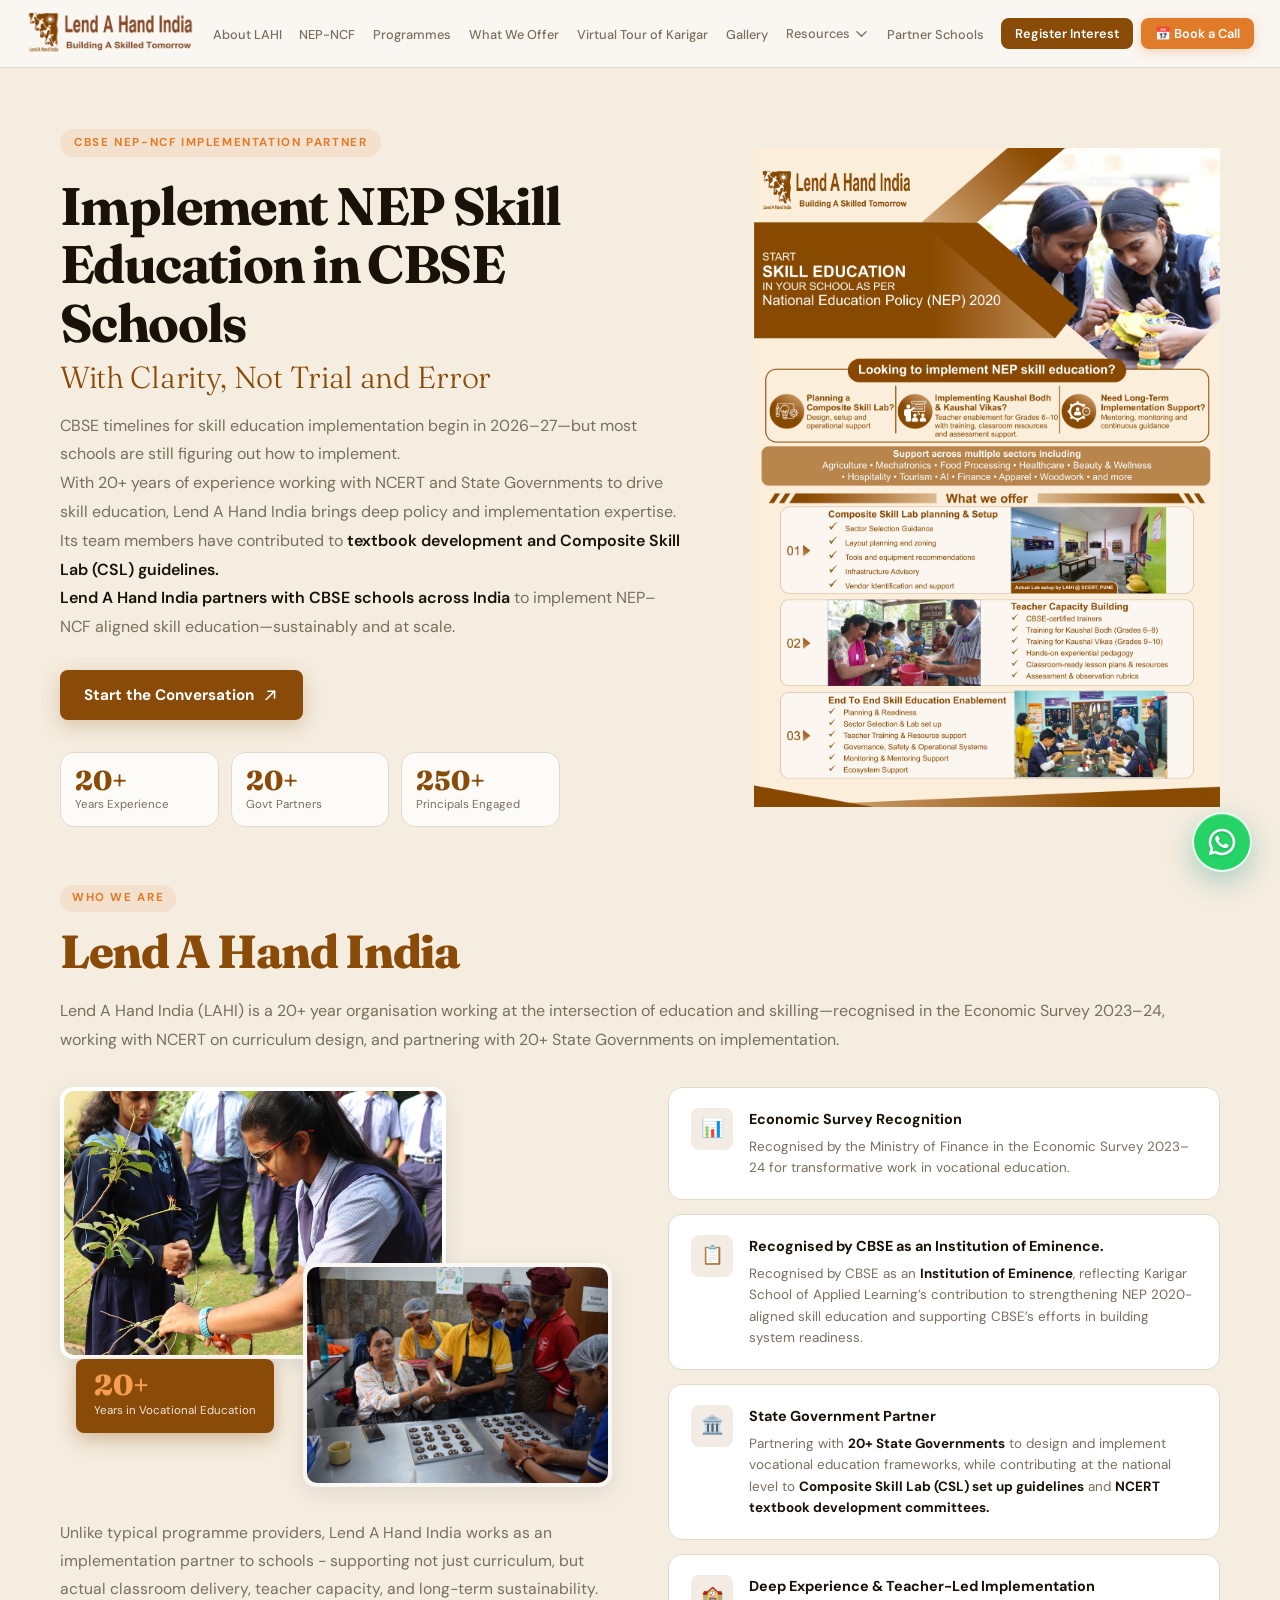
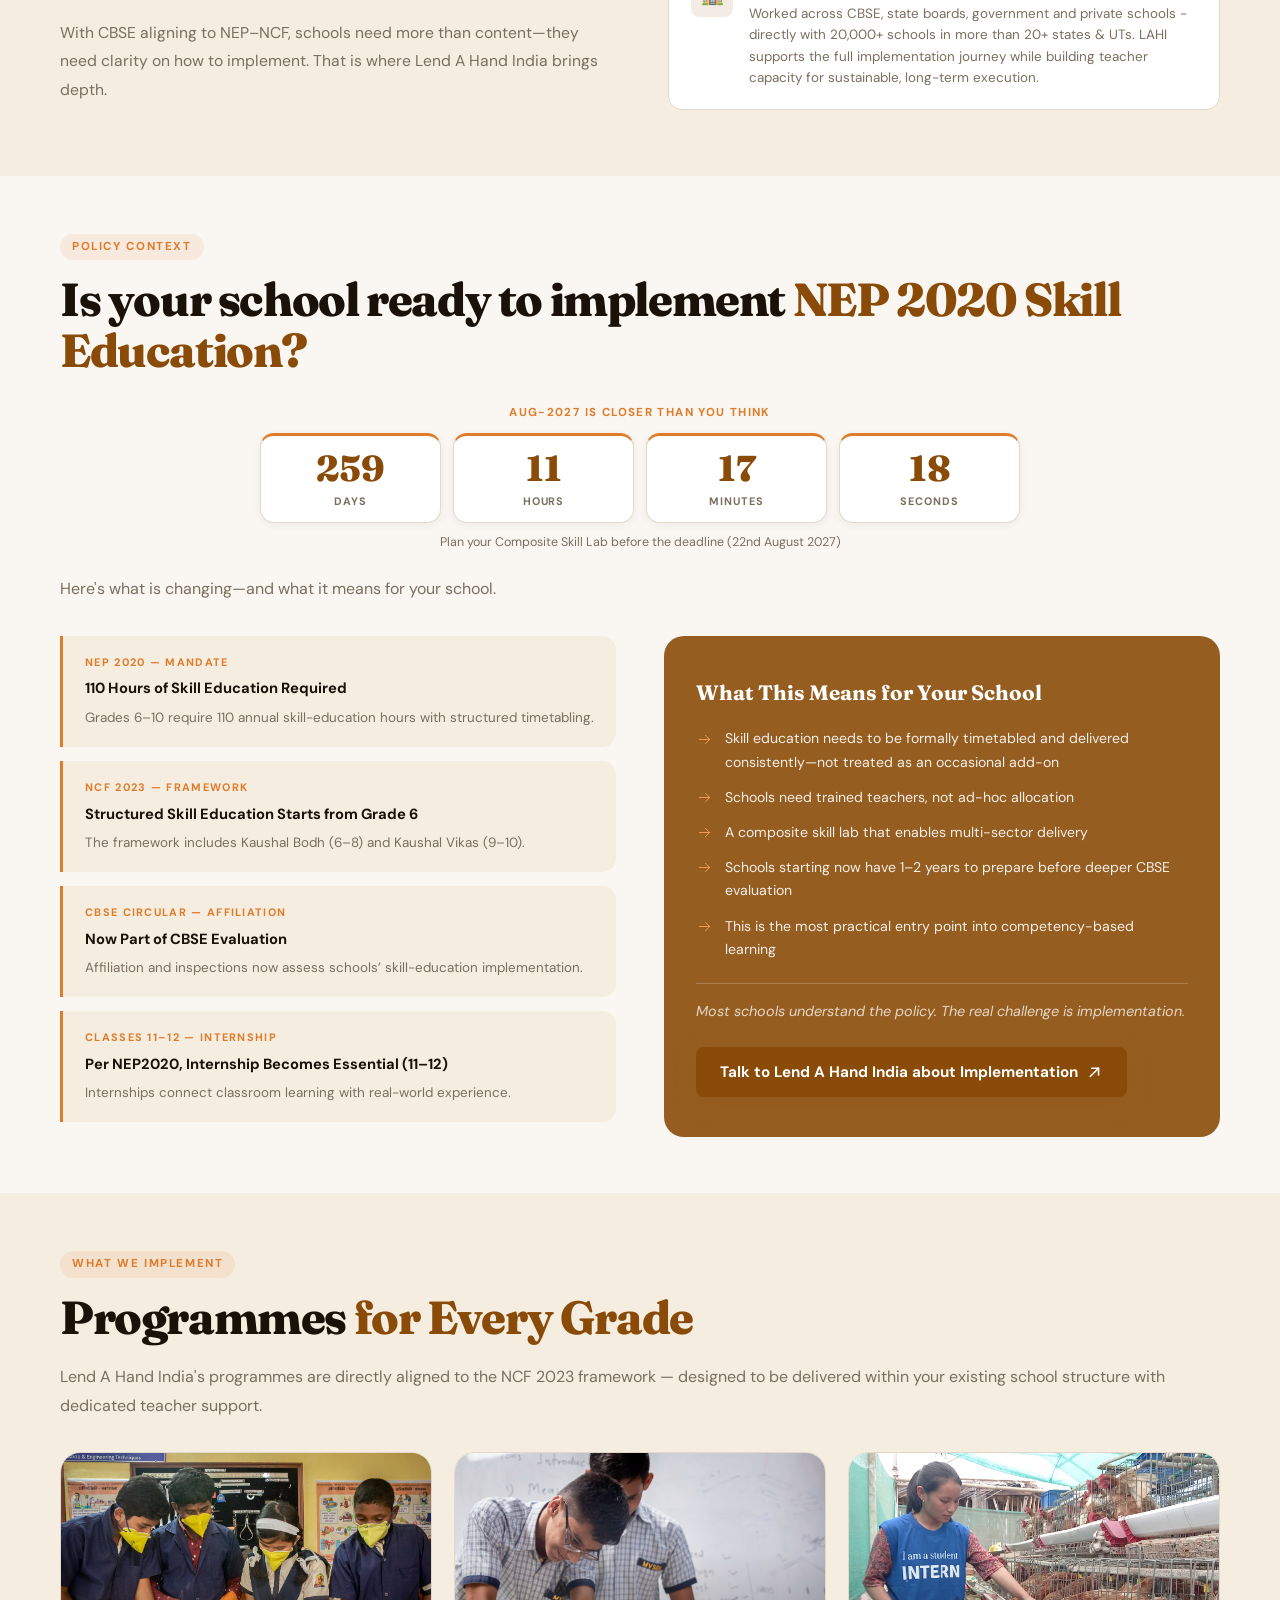
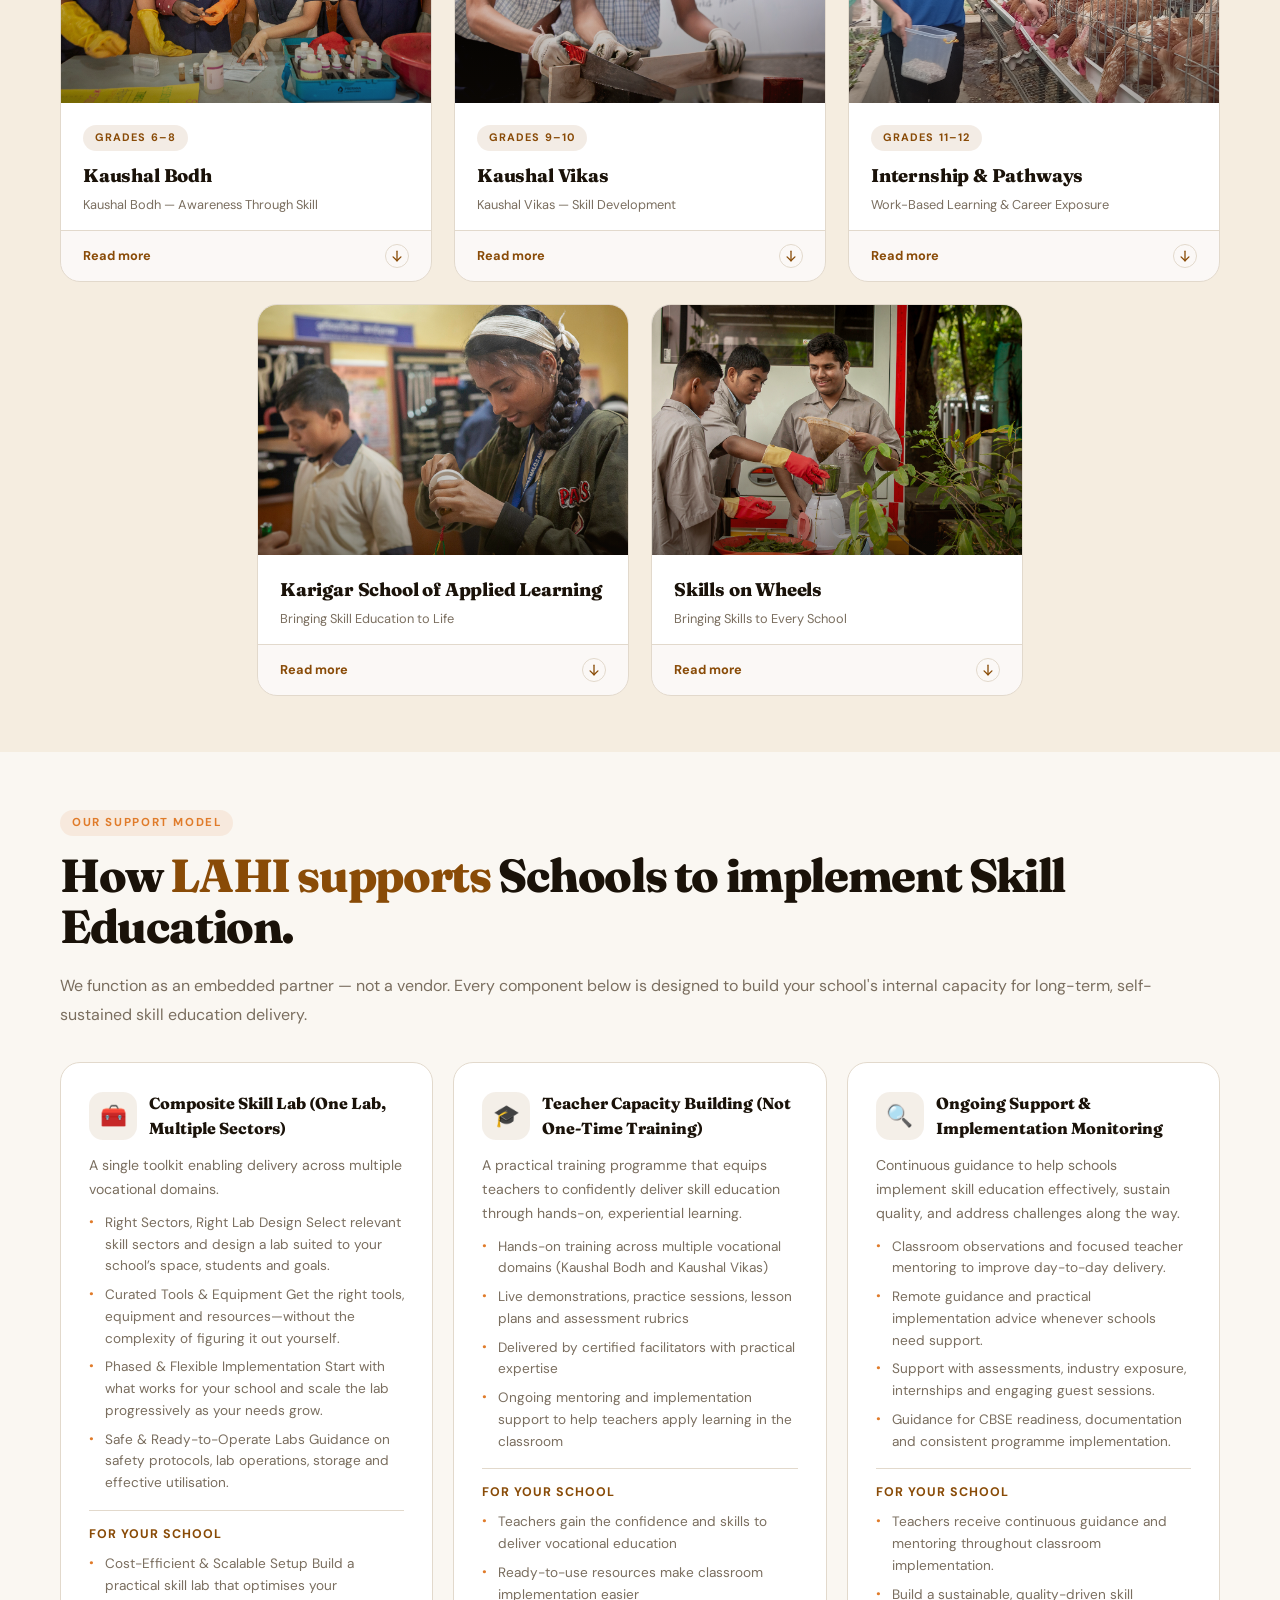
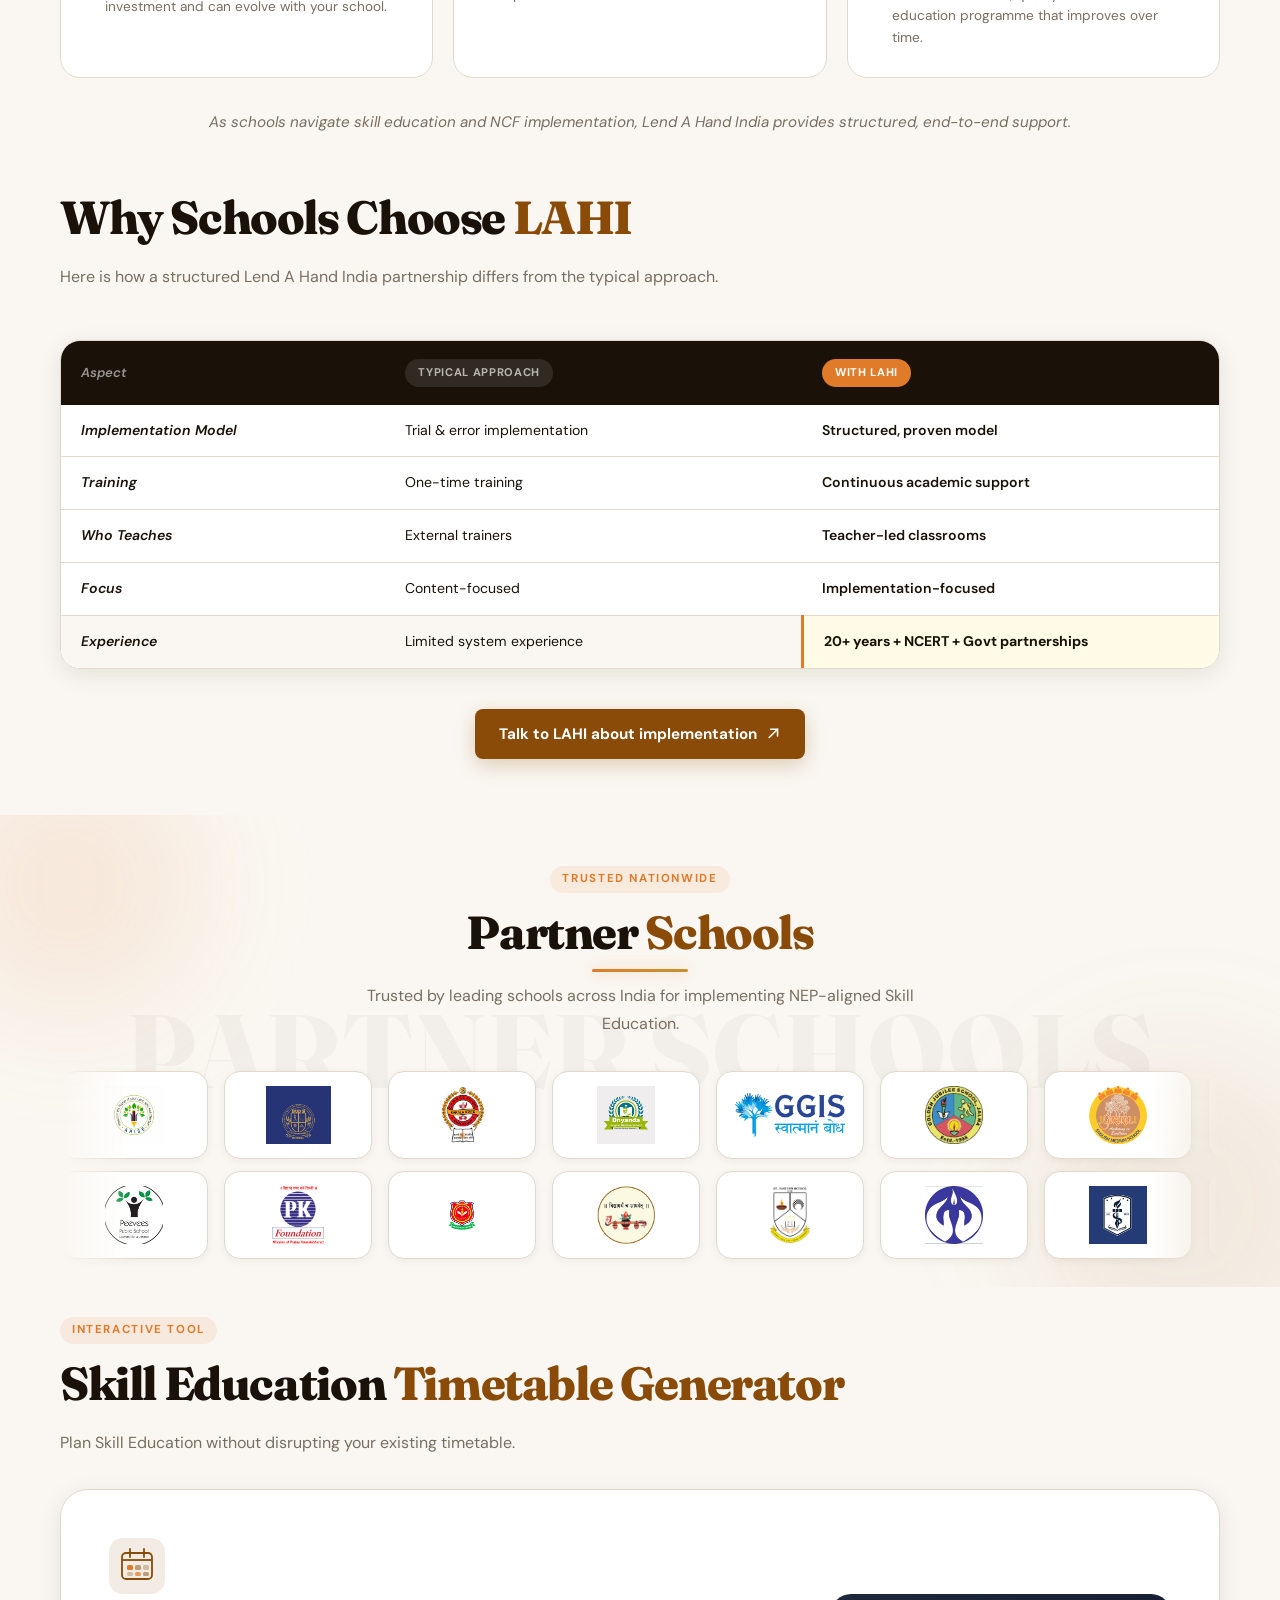
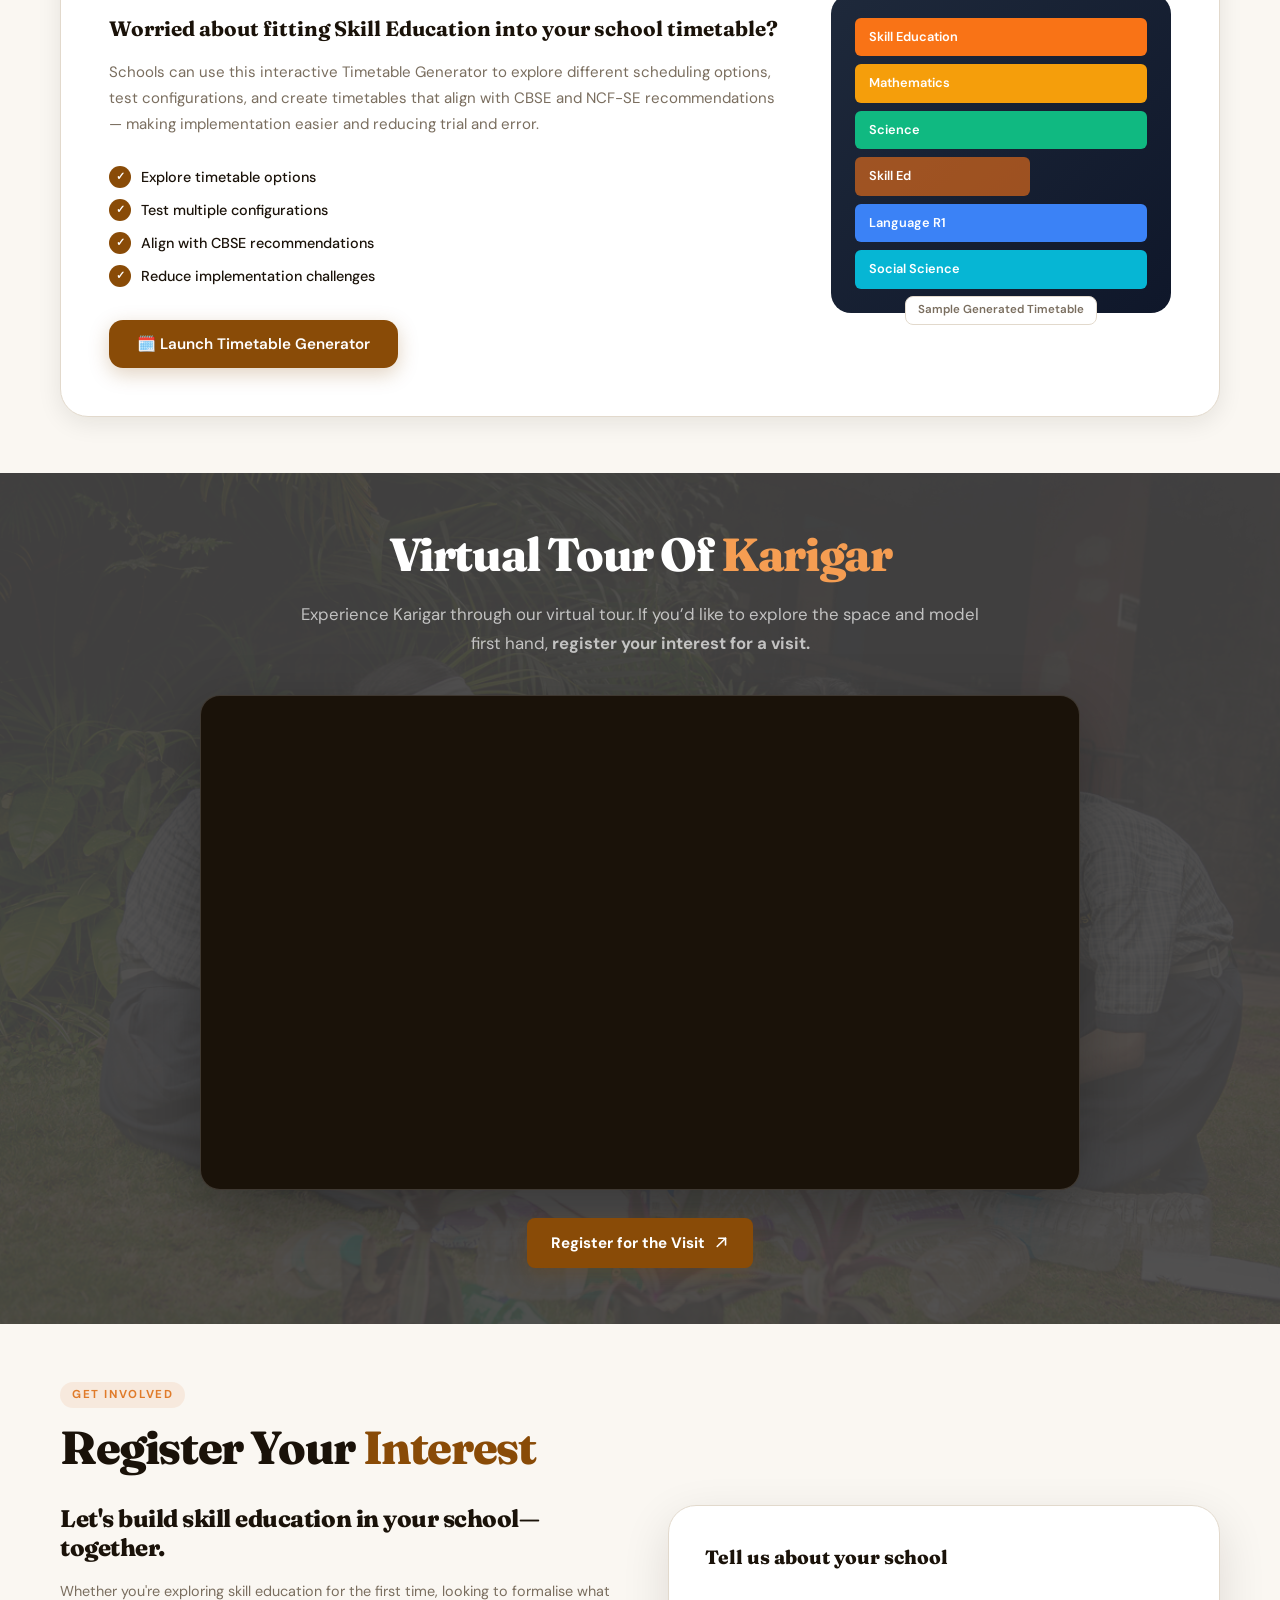
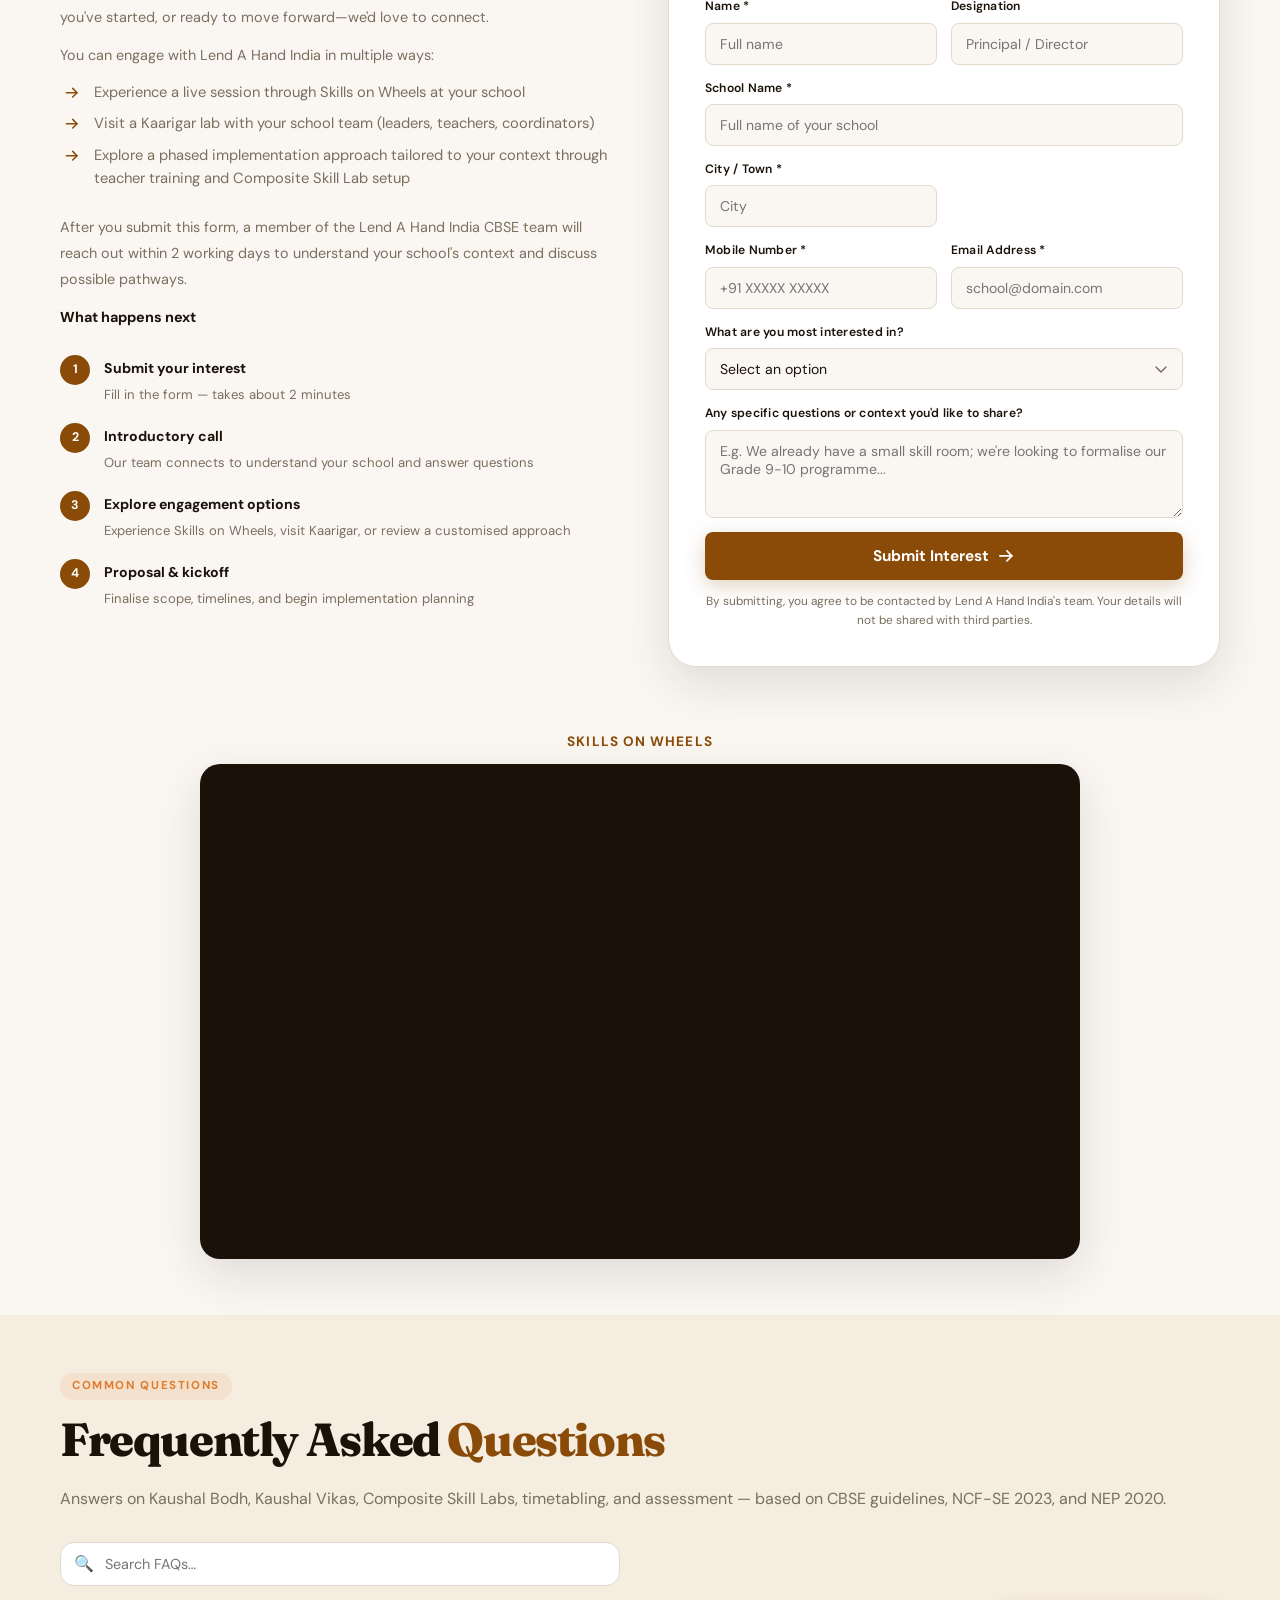
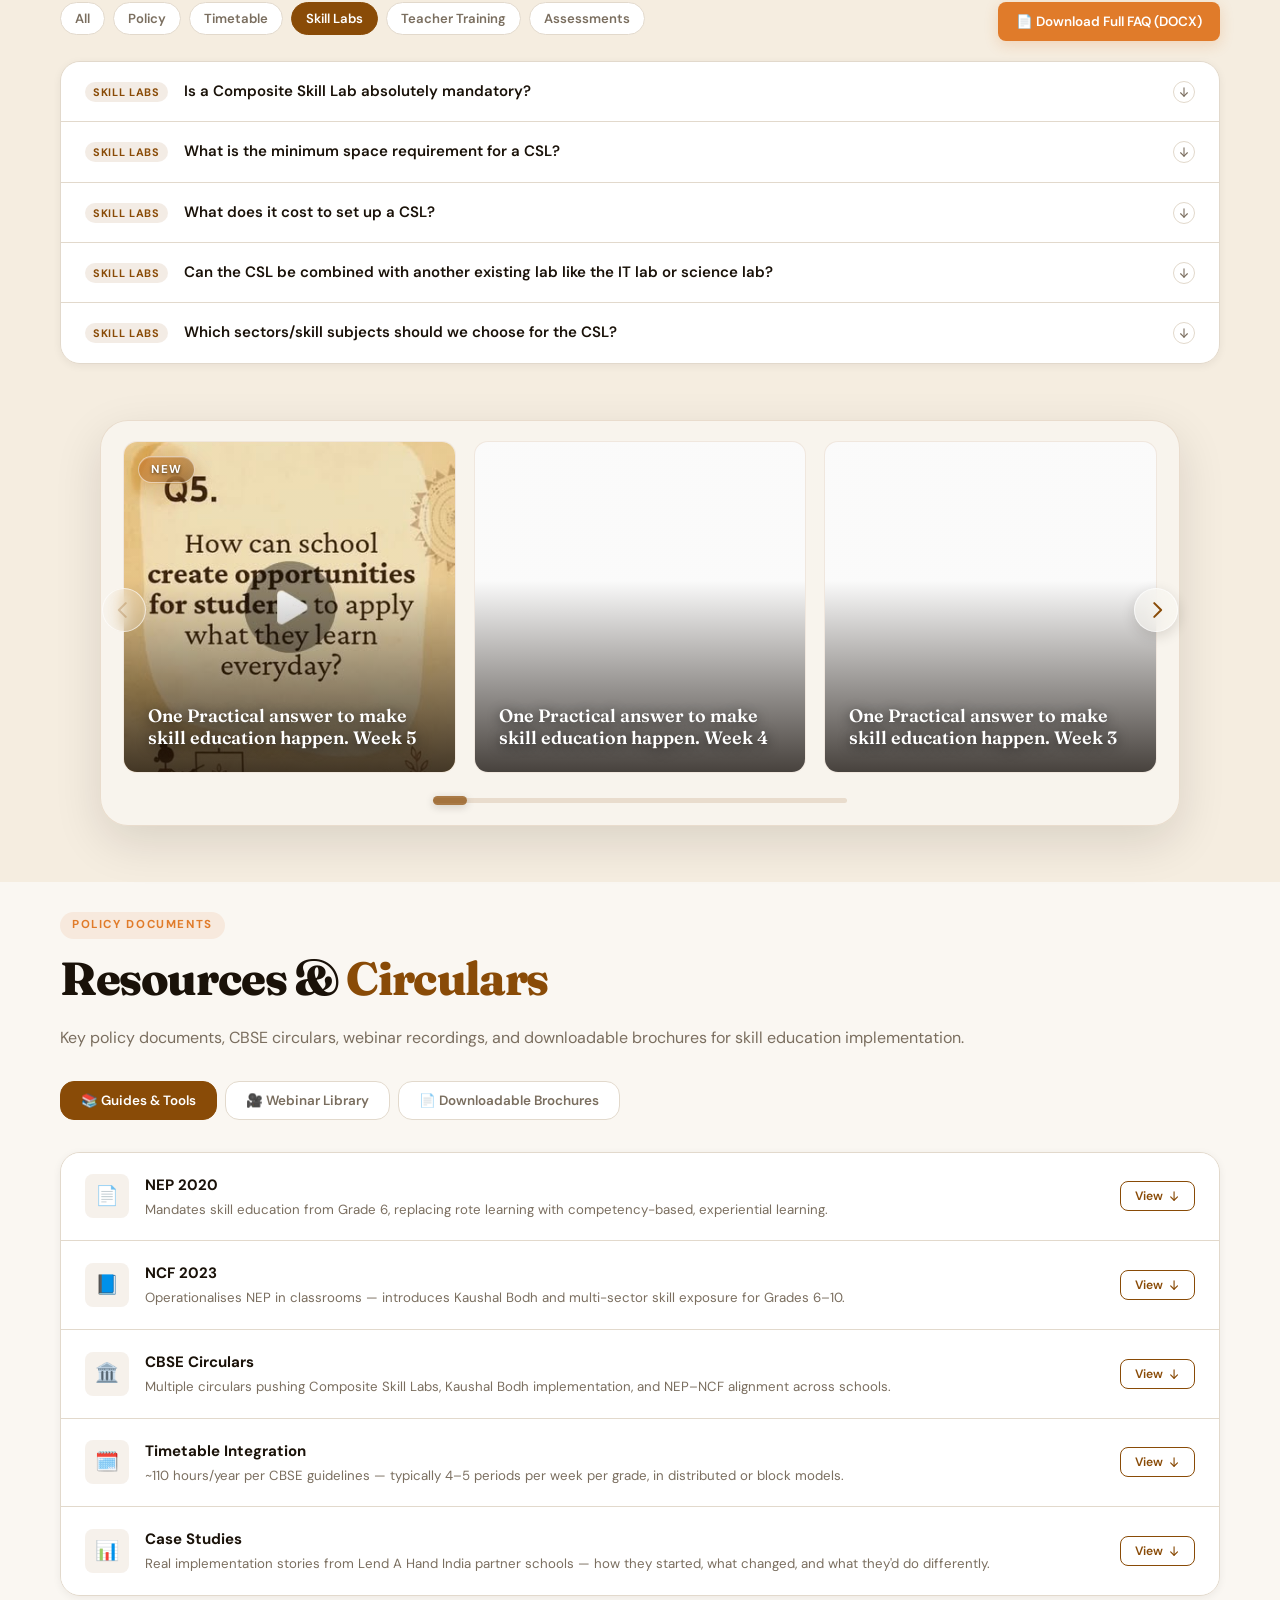
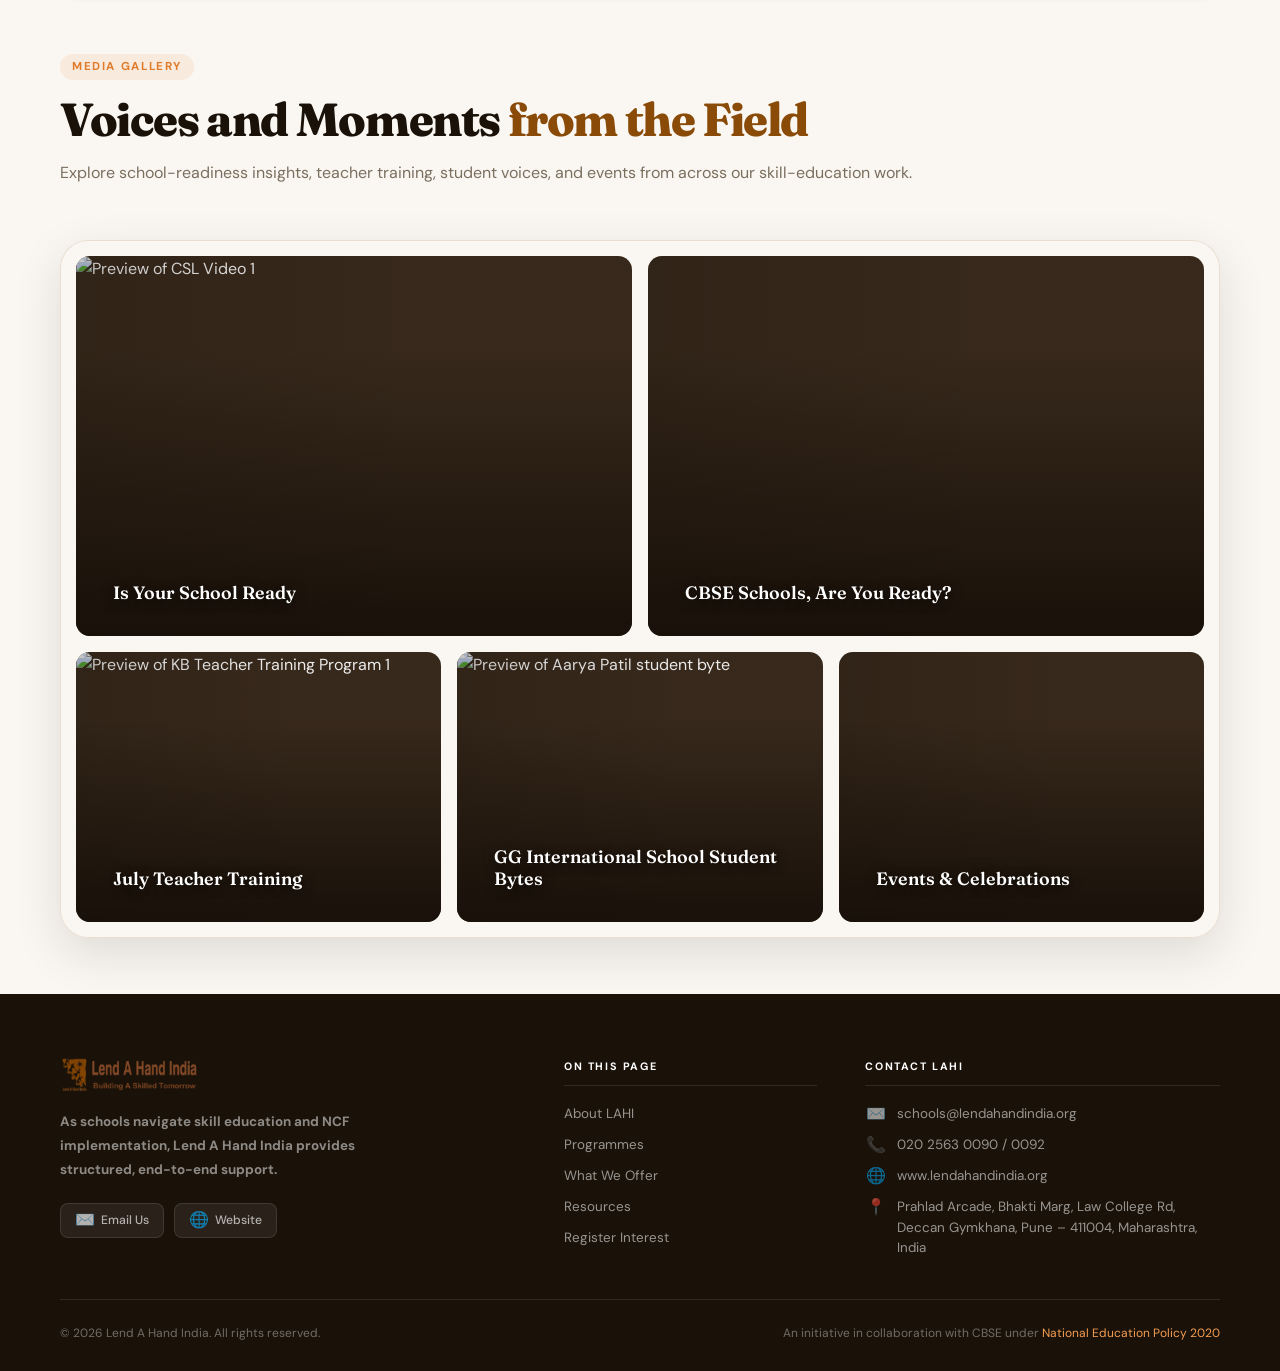
==== index.html @ 94b905a1 "docs: update composite skill lab guidelines link" ====
<!doctype html>
<html lang="en">
  <head>
    <meta charset="UTF-8" />
    <meta name="viewport" content="width=device-width, initial-scale=1.0" />
    <title>Lend A Hand India × CBSE — Skill Education for NEP-NCF</title>
    <link rel="preconnect" href="https://fonts.googleapis.com" />
    <link
      href="https://fonts.googleapis.com/css2?family=Crimson+Pro:ital,wght@0,400;0,600;0,700;1,400;1,600&family=Fraunces:ital,opsz,wght@0,9..144,300;0,9..144,600;0,9..144,800;1,9..144,400&family=DM+Sans:wght@300;400;500;600&display=swap"
      rel="stylesheet"
    />
    <link rel="stylesheet" href="./styles.css" />
    <!-- Google Calendar Scheduling Button (lazy-loaded) -->
    <link href="https://calendar.google.com/calendar/scheduling-button-script.css" rel="stylesheet" />
  </head>
  <body>
    <svg class="direction-icon-sprite" aria-hidden="true" focusable="false">
      <symbol id="direction-arrow-right" viewBox="0 0 256 256">
        <rect width="256" height="256" fill="none"></rect>
        <line x1="40" y1="128" x2="216" y2="128" fill="none" stroke="currentColor" stroke-linecap="round" stroke-linejoin="round" stroke-width="24"></line>
        <polyline points="144 56 216 128 144 200" fill="none" stroke="currentColor" stroke-linecap="round" stroke-linejoin="round" stroke-width="24"></polyline>
      </symbol>
      <symbol id="direction-arrow-up" viewBox="0 0 256 256">
        <rect width="256" height="256" fill="none"></rect>
        <line x1="128" y1="216" x2="128" y2="40" fill="none" stroke="currentColor" stroke-linecap="round" stroke-linejoin="round" stroke-width="24"></line>
        <polyline points="56 112 128 40 200 112" fill="none" stroke="currentColor" stroke-linecap="round" stroke-linejoin="round" stroke-width="24"></polyline>
      </symbol>
      <symbol id="direction-arrow-down" viewBox="0 0 256 256">
        <rect width="256" height="256" fill="none"></rect>
        <line x1="128" y1="40" x2="128" y2="216" fill="none" stroke="currentColor" stroke-linecap="round" stroke-linejoin="round" stroke-width="24"></line>
        <polyline points="56 144 128 216 200 144" fill="none" stroke="currentColor" stroke-linecap="round" stroke-linejoin="round" stroke-width="24"></polyline>
      </symbol>
      <symbol id="direction-arrow-up-right" viewBox="0 0 256 256">
        <rect width="256" height="256" fill="none"></rect>
        <line x1="64" y1="192" x2="192" y2="64" fill="none" stroke="currentColor" stroke-linecap="round" stroke-linejoin="round" stroke-width="24"></line>
        <polyline points="88 64 192 64 192 168" fill="none" stroke="currentColor" stroke-linecap="round" stroke-linejoin="round" stroke-width="24"></polyline>
      </symbol>
      <symbol id="direction-caret-left" viewBox="0 0 256 256">
        <rect width="256" height="256" fill="none"></rect>
        <polyline points="160 208 80 128 160 48" fill="none" stroke="currentColor" stroke-linecap="round" stroke-linejoin="round" stroke-width="24"></polyline>
      </symbol>
      <symbol id="direction-caret-right" viewBox="0 0 256 256">
        <rect width="256" height="256" fill="none"></rect>
        <polyline points="96 48 176 128 96 208" fill="none" stroke="currentColor" stroke-linecap="round" stroke-linejoin="round" stroke-width="24"></polyline>
      </symbol>
      <symbol id="direction-caret-up" viewBox="0 0 256 256">
        <rect width="256" height="256" fill="none"></rect>
        <polyline points="48 160 128 80 208 160" fill="none" stroke="currentColor" stroke-linecap="round" stroke-linejoin="round" stroke-width="24"></polyline>
      </symbol>
      <symbol id="direction-caret-down" viewBox="0 0 256 256">
        <rect width="256" height="256" fill="none"></rect>
        <polyline points="48 96 128 176 208 96" fill="none" stroke="currentColor" stroke-linecap="round" stroke-linejoin="round" stroke-width="24"></polyline>
      </symbol>
    </svg>

    <!-- NAV -->
    <nav>
      <a href="#" class="nav-logo">
        <img
          src="./assets/logo-lahi.png"
          alt="Lend A Hand India — Building A Skilled Tomorrow"
        />
      </a>
      <ul class="nav-links">
        <li><a href="#about">About LAHI</a></li>
        <li><a href="#policy">NEP-NCF</a></li>
        <li><a href="#programmes">Programmes</a></li>
        <li><a href="#provides">What We Offer</a></li>
        <li><a href="#visit">Virtual Tour of Karigar</a></li>
        <li><a href="#gallery-mosaic">Gallery</a></li>
        <li class="dropdown" id="resources-dropdown">
          <button
            class="dropdown-toggle"
            type="button"
            aria-expanded="false"
            aria-controls="resources-dropdown-menu"
          >
            Resources
            <svg class="dropdown-chevron" xmlns="http://www.w3.org/2000/svg" viewBox="0 0 256 256" aria-hidden="true" focusable="false"><use href="#direction-caret-down"></use></svg>
          </button>
          <ul class="dropdown-menu" id="resources-dropdown-menu">
            <li><a href="#resources">Resources &amp; Circulars</a></li>
            <li><a href="#faq">FAQs</a></li>
            <li><a href="#timetable-gen">Timetable</a></li>
          </ul>
        </li>
        <li><a href="#partners">Partner Schools</a></li>
      </ul>
      <div class="nav-ctas">
        <a href="#register" class="nav-cta">Register Interest</a>
        <a href="https://calendar.app.google/NGyU42gqyEWC4U678" target="_blank" rel="noopener" class="nav-cta nav-cta-book">📅 Book a Call</a>
      </div>
      <a href="#register-form" class="nav-cta mobile-header-cta">Register Interest</a>
      <button class="nav-hamburger" id="hamburger" aria-label="Open menu" aria-expanded="false" aria-controls="mobile-nav">
        <span></span><span></span><span></span>
      </button>
    </nav>

    <!-- MOBILE NAV OVERLAY -->
    <div class="mobile-nav-overlay" id="mobile-nav">
      <a href="#about" class="mobile-nav-link">About LAHI</a>
      <a href="#policy" class="mobile-nav-link">NEP-NCF</a>
      <a href="#programmes" class="mobile-nav-link">Programmes</a>
      <a href="#provides" class="mobile-nav-link">What We Offer</a>
      <a href="#visit" class="mobile-nav-link">Virtual Tour of Karigar</a>
      <a href="#gallery-mosaic" class="mobile-nav-link">Gallery</a>
      <div class="mobile-nav-dropdown">
        <button
          class="mobile-nav-link mobile-dropdown-toggle"
          type="button"
          aria-expanded="false"
          aria-controls="mobile-resources-menu"
        >
          Resources
          <svg class="mobile-dropdown-chevron" xmlns="http://www.w3.org/2000/svg" viewBox="0 0 256 256" aria-hidden="true" focusable="false"><use href="#direction-caret-down"></use></svg>
        </button>
        <div class="mobile-dropdown-menu" id="mobile-resources-menu">
          <a href="#resources" class="mobile-sub-nav-link">Resources &amp; Circulars</a>
          <a href="#faq" class="mobile-sub-nav-link">FAQs</a>
          <a href="#timetable-gen" class="mobile-sub-nav-link">Timetable</a>
        </div>
      </div>
      <a href="#partners" class="mobile-nav-link">Partner Schools</a>
      <a href="#register-form" class="mobile-cta mobile-nav-link">Register Interest</a>
      <a href="https://calendar.app.google/NGyU42gqyEWC4U678" target="_blank" rel="noopener" class="mobile-cta mobile-cta-book mobile-nav-link">📅 Book a Call</a>
    </div>

    <!-- HERO -->
    <section id="home">
      <div class="hero-wrapper">
        <!-- LEFT -->
        <div class="hero-content">
          <div class="hero-eyebrow hero-eyebrow-animate">
            CBSE NEP-NCF Implementation Partner
          </div>

          <h1 class="hero-h1-animate">
            <strong>Implement
            NEP Skill Education in CBSE Schools</strong><br />
            <span class="accent hero-subtitle-light"
              >With Clarity, Not Trial and Error</span
            >
          </h1>
          <p class="hero-sub hero-sub-animate">
            CBSE timelines for skill education implementation begin in
            2026–27—but most schools are still figuring out how to implement.<br />
            With 20+ years of experience working with NCERT and State
            Governments to drive skill education, Lend A Hand India brings deep policy and
            implementation expertise.<br />
            Its team members have contributed to<strong>
              textbook development and Composite Skill Lab (CSL)
              guidelines.</strong
            ><br />
            <strong>Lend A Hand India partners with CBSE schools across India</strong> to
            implement NEP–NCF aligned skill education—sustainably and at scale.
          </p>

          <div class="hero-actions hero-actions-animate">
            <a href="#register" class="btn-primary" id="conversation-register-cta" data-responsive-register-cta>
              Start the Conversation
              <svg class="direction-icon up-right-arrow-icon" viewBox="0 0 256 256" aria-hidden="true" focusable="false"><use href="#direction-arrow-up-right"></use></svg>
            </a>
          </div>

          <div class="hero-stats hero-stats-animate">
            <div class="stat-item">
              <span class="stat-num" data-count="20" data-suffix="+">0</span>
              <span class="stat-label">Years Experience</span>
            </div>
            <div class="stat-item">
              <span class="stat-num" data-count="20" data-suffix="+">0</span>
              <span class="stat-label">Govt Partners</span>
            </div>
            <div class="stat-item">
              <span class="stat-num" data-count="250" data-suffix="+">0</span>
              <span class="stat-label">Principals Engaged</span>
            </div>
          </div>
        </div>

        <div class="hero-right">
          <img
            src="./assets/posters/Outreach%20brochure%20%28Private%20School%20Partnership%29.jpg"
            alt="Lend A Hand India outreach brochure for private-school partnerships to implement NEP skill education"
            class="hero-image"
            loading="eager"
            fetchpriority="high"
            decoding="async"
          />
        </div>
      </div>
    </section>

    <!-- PHOTO GALLERY STRIP -->
    <!-- <div class="photo-gallery-strip">
      <img src="./assets/p2.JPG" alt="Gardening & Nursery activity" />
      <img src="./assets/p11.jpg" alt="Food Processing lab session" />
      <img src="./assets/p4.jpg" alt="Students showcase electronics project" />
      <img src="./assets/p5.jpg" alt="Electrical lab — soldering session" />
    </div> -->

    <!-- ABOUT LAHI -->
    <section id="about">
      <div class="section-inner">
        <div class="section-label reveal">Who We Are</div>
        <h2 class="section-title reveal">
          <span class="it">Lend A Hand India</span>
        </h2>
        <p class="section-desc reveal">
          Lend A Hand India (LAHI) is a 20+ year organisation working at the
          intersection of education and skilling—recognised in the Economic
          Survey 2023–24, working with NCERT on curriculum design, and
          partnering with 20+ State Governments on implementation.
        </p>

        <div class="about-grid">
          <div class="reveal">
            <!-- Photo collage replacing plain text block -->
            <div class="about-photo-collage">
              <img
                class="photo-main"
                src="./assets/p1.jpg"
                alt="Students learning gardening and nursery skills"
              />
              <img
                class="photo-secondary"
                src="./assets/p3.JPG"
                alt="Students in food processing lab"
              />
              <div class="photo-accent-badge">
                <div class="badge-num">20+</div>
                <div class="badge-label">Years in Vocational Education</div>
              </div>
            </div>
            <div style="margin-top: 32px">
              <div class="about-text">
                <p>
                  Unlike typical programme providers, Lend A Hand India works as an
                  implementation partner to schools - supporting not just
                  curriculum, but actual classroom delivery, teacher capacity,
                  and long-term sustainability.
                </p>
                <p>
                  With CBSE aligning to NEP–NCF, schools need more than
                  content—they need clarity on how to implement. That is where
                  Lend A Hand India brings depth.
                </p>
              </div>
            </div>
          </div>
          <div class="about-highlights reveal">
            <div class="highlight-card">
              <div class="highlight-icon">📊</div>
              <div class="highlight-body">
                <h4>Economic Survey Recognition</h4>
                <p>
                  Recognised by the Ministry of Finance in the Economic Survey
                  2023–24 for transformative work in vocational education.
                </p>
              </div>
            </div>
            <div class="highlight-card">
              <div class="highlight-icon">📋</div>
              <div class="highlight-body">
                <h4>Recognised by CBSE as an Institution of Eminence.</h4>
                <p>
                  Recognised by CBSE as an <strong>Institution of Eminence</strong>, reflecting
                  Karigar School of Applied Learning’s contribution to
                  strengthening NEP 2020-aligned skill education and supporting
                  CBSE’s efforts in building system readiness.
                </p>
              </div>
            </div>
            <div class="highlight-card">
              <div class="highlight-icon">🏛️</div>
              <div class="highlight-body">
                <h4>State Government Partner</h4>
                <p>
                  Partnering with <strong>20+ State Governments</strong> to design and implement
                  vocational education frameworks, while contributing at the
                  national level to <strong>Composite Skill Lab (CSL) set up guidelines</strong>
                  and <strong>NCERT textbook development committees.</strong>
                </p>
              </div>
            </div>
            <div class="highlight-card">
              <div class="highlight-icon">🏫</div>
              <div class="highlight-body">
                <h4>Deep Experience &amp; Teacher-Led Implementation</h4>
                <p>
                  Worked across CBSE, state boards, government and private schools - directly with 20,000+ schools in more than 20+ states &amp; UTs. LAHI supports the full implementation journey while building teacher capacity for sustainable, long-term execution.
                </p>
              </div>
            </div>
          </div>
        </div>
      </div>
    </section>

    <!-- NEP-NCF POLICY CONTEXT -->
    <section id="policy">
      <div class="section-inner">
        <div class="section-label reveal">Policy Context</div>
        <h2 class="section-title reveal">
          Is your school ready to implement
          <span class="it">NEP 2020 Skill Education?</span>
        </h2>
        <div
          class="policy-countdown reveal"
          id="policy-countdown"
          role="timer"
          aria-label="Time remaining until 22 August 2027 at 11:59 PM India Standard Time"
        >
          <p class="countdown-kicker">Aug-2027 is closer than you think</p>
          <div class="countdown-units" aria-hidden="true">
            <div class="countdown-unit">
              <span class="countdown-value" data-countdown="days">000</span>
              <span class="countdown-label">Days</span>
            </div>
            <div class="countdown-unit">
              <span class="countdown-value" data-countdown="hours">00</span>
              <span class="countdown-label">Hours</span>
            </div>
            <div class="countdown-unit">
              <span class="countdown-value" data-countdown="minutes">00</span>
              <span class="countdown-label">Minutes</span>
            </div>
            <div class="countdown-unit">
              <span class="countdown-value" data-countdown="seconds">00</span>
              <span class="countdown-label">Seconds</span>
            </div>
          </div>
          <p class="countdown-status" id="countdown-status">
            Plan your Composite Skill Lab before the deadline (22nd August 2027)
          </p>
        </div>
        <p class="section-desc reveal">
          Here's what is changing—and what it means for your school.
        </p>

        <div class="policy-content">
          <div class="circular-cards reveal">
            <div class="circular-card">
              <div class="tag">NEP 2020 — Mandate</div>
              <h4>110 Hours of Skill Education Required</h4>
              <p>
                Grades 6–10 require 110 annual skill-education hours with
                structured timetabling.
              </p>
            </div>
            <div class="circular-card">
              <div class="tag">NCF 2023 — Framework</div>
              <h4>Structured Skill Education Starts from Grade 6</h4>
              <p>
                The framework includes Kaushal Bodh (6–8) and Kaushal Vikas
                (9–10).
              </p>
            </div>
            <div class="circular-card">
              <div class="tag">CBSE Circular — Affiliation</div>
              <h4>Now Part of CBSE Evaluation</h4>
              <p>
                Affiliation and inspections now assess schools’ skill-education
                implementation.
              </p>
            </div>
            <div class="circular-card">
              <div class="tag">Classes 11–12 — Internship</div>
              <h4>Per NEP2020, Internship Becomes Essential (11–12)</h4>
              <p>
                Internships connect classroom learning with real-world
                experience.
              </p>
            </div>
          </div>
          <div class="what-it-means reveal">
            <h3>What This Means for Your School</h3>
            <ul>
              <li>
                Skill education needs to be formally timetabled and delivered
                consistently—not treated as an occasional add-on
              </li>
              <li>Schools need trained teachers, not ad-hoc allocation</li>
              <li>A composite skill lab that enables multi-sector delivery</li>
              <li>
                Schools starting now have 1–2 years to prepare before deeper
                CBSE evaluation
              </li>
              <li>
                This is the most practical entry point into competency-based
                learning
              </li>
            </ul>
            <p
              style="
                margin-top: 20px;
                font-size: 0.9rem;
                color: rgba(255, 255, 255, 0.75);
                font-style: italic;
                border-top: 1px solid rgba(255, 255, 255, 0.2);
                padding-top: 16px;
              "
            >
              Most schools understand the policy. The real challenge is
              implementation.
            </p>
            <div style="margin-top: 24px;">
              <a href="#register" class="btn-primary" style="display: inline-flex;" data-responsive-register-cta>
                Talk to Lend A Hand India about Implementation
                <svg class="direction-icon up-right-arrow-icon" viewBox="0 0 256 256" aria-hidden="true" focusable="false"><use href="#direction-arrow-up-right"></use></svg>
              </a>
            </div>
          </div>
        </div>
      </div>
    </section>

    <!-- PROGRAMMES -->
    <section id="programmes">
      <div class="section-inner">
        <div class="section-label reveal">What We Implement</div>
        <h2 class="section-title reveal">
          Programmes <span class="it">for Every Grade</span>
        </h2>
        <p class="section-desc reveal">
          Lend A Hand India's programmes are directly aligned to the NCF 2023 framework —
          designed to be delivered within your existing school structure with
          dedicated teacher support.
        </p>

        <div class="programmes-grid">
          <!-- Kaushal Bodh Card -->
          <article class="programme-card reveal">
            <div class="programme-card-img">
              <img
                src="./assets/p9.jpg"
                alt="Students learning gardening and nursery skills at Karigar"
              />
            </div>
            <div class="programme-header">
              <div class="programme-grade">Grades 6–8</div>
              <h3>Kaushal Bodh</h3>
              <div class="hindi">Kaushal Bodh — Awareness Through Skill</div>
            </div>
            <button class="programme-toggle" id="programme-toggle-kaushal-bodh" type="button" aria-expanded="false" aria-controls="programme-details-kaushal-bodh">
              <span>Read more</span><span class="programme-toggle-icon" aria-hidden="true"><svg class="direction-icon toggle-arrow-icon" viewBox="0 0 256 256" focusable="false"><use href="#direction-arrow-down"></use></svg></span>
            </button>
            <div class="programme-details" id="programme-details-kaushal-bodh" role="region" aria-labelledby="programme-toggle-kaushal-bodh" hidden>
            <div class="programme-body">
              <p>
                An exploratory, hands-on programme that introduces students to the world of work through structured activities across life forms, machines &amp; materials, and human services—building curiosity, practical thinking, and real-life connections.
              </p>
              <p>
                <strong style="font-size: 0.82rem; color: var(--ink)"
                  >Sample Activity Areas:</strong
                >
              </p>
              <div class="sectors-list">
                <span class="sector-chip">Gardening</span>
                <span class="sector-chip">Simple Machines</span>
                <span class="sector-chip">Basic Circuits</span>
                <span class="sector-chip">First Aid</span>
                <span class="sector-chip">Financial Literacy</span>
              </div>
              <div
                style="
                  margin-top: 20px;
                  padding-top: 16px;
                  border-top: 1px solid var(--border);
                "
              >
                <p
                  style="
                    font-size: 0.8rem;
                    font-weight: 700;
                    color: var(--teal);
                    text-transform: uppercase;
                    letter-spacing: 0.08em;
                    margin-bottom: 10px;
                  "
                >
                  What this means for your school
                </p>
                <ul
                  style="
                    list-style: none;
                    display: flex;
                    flex-direction: column;
                    gap: 6px;
                  "
                >
                  <li
                    style="
                      font-size: 0.85rem;
                      color: var(--muted);
                      padding-left: 14px;
                      position: relative;
                      line-height: 1.55;
                    "
                  >
                    <span
                      style="
                        position: absolute;
                        left: 0;
                        color: var(--saffron);
                        font-weight: 700;
                      "
                      >·</span
                    >
                    Integrated into timetable
                  </li>
                  <li
                    style="
                      font-size: 0.85rem;
                      color: var(--muted);
                      padding-left: 14px;
                      position: relative;
                      line-height: 1.55;
                    "
                  >
                    <span
                      style="
                        position: absolute;
                        left: 0;
                        color: var(--saffron);
                        font-weight: 700;
                      "
                      >·</span
                    >
                    Minimal infrastructure required
                  </li>
                  <li
                    style="
                      font-size: 0.85rem;
                      color: var(--muted);
                      padding-left: 14px;
                      position: relative;
                      line-height: 1.55;
                    "
                  >
                    <span
                      style="
                        position: absolute;
                        left: 0;
                        color: var(--saffron);
                        font-weight: 700;
                      "
                      >·</span
                    >
                    Build early exposure + foundational skills
                  </li>
                </ul>
              </div>
            </div>
            <div class="programme-footer">
              <span
                >📚 Supplementary project guides · Teacher guides · Toolkit</span
              >
            </div>
            </div>
          </article>

          <!-- Kaushal Vikas Card -->
          <article class="programme-card reveal">
            <div class="programme-card-img">
              <img
                src="./assets/p8.jpg"
                alt="Students learning food processing and baking techniques"
              />
            </div>
            <div class="programme-header">
              <div class="programme-grade">Grades 9–10</div>
              <h3>Kaushal Vikas</h3>
              <div class="hindi">Kaushal Vikas — Skill Development</div>
            </div>
            <button class="programme-toggle" id="programme-toggle-kaushal-vikas" type="button" aria-expanded="false" aria-controls="programme-details-kaushal-vikas">
              <span>Read more</span><span class="programme-toggle-icon" aria-hidden="true"><svg class="direction-icon toggle-arrow-icon" viewBox="0 0 256 256" focusable="false"><use href="#direction-arrow-down"></use></svg></span>
            </button>
            <div class="programme-details" id="programme-details-kaushal-vikas" role="region" aria-labelledby="programme-toggle-kaushal-vikas" hidden>
            <div class="programme-body">
              <p>
                Multi-sector skill education aligned to NSQF Level 1–2, introducing students to real-world vocational pathways. Each grade covers three sector modules, delivered through structured, hands-on learning using NCERT's curriculum and teaching-learning materials.
              </p>
              <p>
                <strong style="font-size: 0.82rem; color: var(--ink)"
                  >Indicative sectors:</strong
                >
              </p>
              <div class="sectors-list" style="margin-bottom: 12px">
                <span class="sector-chip">Agriculture</span>
                <span class="sector-chip">Construction</span>
                <span class="sector-chip">Apparel</span>
                <span class="sector-chip">Healthcare</span>
                <span class="sector-chip">Tourism</span>
                <span class="sector-chip">Gardening</span>
              </div>
              <div
                style="
                  margin-top: 20px;
                  padding-top: 16px;
                  border-top: 1px solid var(--border);
                "
              >
                <p
                  style="
                    font-size: 0.8rem;
                    font-weight: 700;
                    color: var(--teal);
                    text-transform: uppercase;
                    letter-spacing: 0.08em;
                    margin-bottom: 10px;
                  "
                >
                  What this means for your school
                </p>
                <ul
                  style="
                    list-style: none;
                    display: flex;
                    flex-direction: column;
                    gap: 6px;
                  "
                >
                  <li
                    style="
                      font-size: 0.85rem;
                      color: var(--muted);
                      padding-left: 14px;
                      position: relative;
                      line-height: 1.55;
                    "
                  >
                    <span
                      style="
                        position: absolute;
                        left: 0;
                        color: var(--saffron);
                        font-weight: 700;
                      "
                      >·</span
                    >
                    Structured modules aligned to NSQF levels and CBSE
                    expectations
                  </li>
                  <li
                    style="
                      font-size: 0.85rem;
                      color: var(--muted);
                      padding-left: 14px;
                      position: relative;
                      line-height: 1.55;
                    "
                  >
                    <span
                      style="
                        position: absolute;
                        left: 0;
                        color: var(--saffron);
                        font-weight: 700;
                      "
                      >·</span
                    >
                    Delivered by trained in-school teachers
                  </li>
                  <li
                    style="
                      font-size: 0.85rem;
                      color: var(--muted);
                      padding-left: 14px;
                      position: relative;
                      line-height: 1.55;
                    "
                  >
                    <span
                      style="
                        position: absolute;
                        left: 0;
                        color: var(--saffron);
                        font-weight: 700;
                      "
                      >·</span
                    >
                    Requires a composite skill lab (CSL)
                  </li>
                  <li
                    style="
                      font-size: 0.85rem;
                      color: var(--muted);
                      padding-left: 14px;
                      position: relative;
                      line-height: 1.55;
                    "
                  >
                    <span
                      style="
                        position: absolute;
                        left: 0;
                        color: var(--saffron);
                        font-weight: 700;
                      "
                      >·</span
                    >
                    Enables clear, assessable implementation
                  </li>
                </ul>
              </div>
            </div>
            </div>
          </article>

          <!-- Internship Card -->
          <article class="programme-card reveal">
            <div class="programme-card-img">
              <img
                src="./assets/p13.jpeg"
                alt="Students showcasing mechatronics and electronics project"
              />
            </div>
            <div class="programme-header">
              <div class="programme-grade">Grades 11–12</div>
              <h3>Internship & Pathways</h3>
              <div class="hindi">Work-Based Learning & Career Exposure</div>
            </div>
            <button class="programme-toggle" id="programme-toggle-internship" type="button" aria-expanded="false" aria-controls="programme-details-internship">
              <span>Read more</span><span class="programme-toggle-icon" aria-hidden="true"><svg class="direction-icon toggle-arrow-icon" viewBox="0 0 256 256" focusable="false"><use href="#direction-arrow-down"></use></svg></span>
            </button>
            <div class="programme-details" id="programme-details-internship" role="region" aria-labelledby="programme-toggle-internship" hidden>
            <div class="programme-body">
              <p>
                A structured internship programme for Grades 11–12 that enables students to experience the world of work and bridge the gap between school and careers.
              </p>
              <p>
                Internships are facilitated with local micro, small, and medium enterprises (MSMEs), ensuring accessible, real-world exposure aligned to student interests and local opportunities.
              </p>
              <p>
                <strong style="font-size: 0.82rem; color: var(--ink)"
                  >Key Components:</strong
                >
              </p>
              <div class="sectors-list">
                <span class="sector-chip">Structured Internships</span>
                <span class="sector-chip">Pathways App Demo</span>
                <span class="sector-chip">Career Mapping</span>
                <span class="sector-chip">Industry Connect</span>
                <span class="sector-chip">Implementation Playbook</span>
              </div>
              <div
                style="
                  margin-top: 20px;
                  padding-top: 16px;
                  border-top: 1px solid var(--border);
                "
              >
                <p
                  style="
                    font-size: 0.8rem;
                    font-weight: 700;
                    color: var(--teal);
                    text-transform: uppercase;
                    letter-spacing: 0.08em;
                    margin-bottom: 10px;
                  "
                >
                  What this means for your school
                </p>
                <ul
                  style="
                    list-style: none;
                    display: flex;
                    flex-direction: column;
                    gap: 6px;
                  "
                >
                  <li
                    style="
                      font-size: 0.85rem;
                      color: var(--muted);
                      padding-left: 14px;
                      position: relative;
                      line-height: 1.55;
                    "
                  >
                    <span style="position:absolute;left:0;color:var(--saffron);font-weight:700;">·</span>
                    Clear pathway to implement NEP-aligned internships (Grades 11–12)
                  </li>
                  <li
                    style="
                      font-size: 0.85rem;
                      color: var(--muted);
                      padding-left: 14px;
                      position: relative;
                      line-height: 1.55;
                    "
                  >
                    <span style="position:absolute;left:0;color:var(--saffron);font-weight:700;">·</span>
                    Access to Lend A Hand India's proven model and industry network
                  </li>
                  <li
                    style="
                      font-size: 0.85rem;
                      color: var(--muted);
                      padding-left: 14px;
                      position: relative;
                      line-height: 1.55;
                    "
                  >
                    <span style="position:absolute;left:0;color:var(--saffron);font-weight:700;">·</span>
                    Real workplace exposure with reduced setup and management effort
                  </li>
                </ul>
              </div>
            </div>
            <div class="programme-footer">
              <span>🔗 Linked to Kaarigar's network of industry &amp; alumni, internship playbook and platform</span>
            </div>
            </div>
          </article>

          <!-- Karigar School of Applied Learning Card -->
          <article class="programme-card reveal">
            <div class="programme-card-img">
              <img
                src="./assets/p12.jpg"
                alt="Student developing woodworking skills through hands-on learning at Karigar"
              />
            </div>
            <div class="programme-header">
              <!-- <div class="programme-grade"></div> -->
              <h3>Karigar School of Applied Learning</h3>
              <div class="hindi">Bringing Skill Education to Life</div>
            </div>
            <button class="programme-toggle" id="programme-toggle-karigar" type="button" aria-expanded="false" aria-controls="programme-details-karigar">
              <span>Read more</span><span class="programme-toggle-icon" aria-hidden="true"><svg class="direction-icon toggle-arrow-icon" viewBox="0 0 256 256" focusable="false"><use href="#direction-arrow-down"></use></svg></span>
            </button>
            <div class="programme-details" id="programme-details-karigar" role="region" aria-labelledby="programme-toggle-karigar" hidden>
              <div class="programme-body">
                <p>
                  An experiential learning programme that enables schools to witness how NEP-aligned skill education is implemented through hands-on learning, industry-inspired labs, and practical vocational experiences—making skill education engaging, relevant, and future-ready.
                </p>
                <p>
                  <strong style="font-size: 0.82rem; color: var(--ink)">Sample Activity Areas:</strong>
                </p>
                <div class="sectors-list">
                  <span class="sector-chip">Woodworking</span>
                  <span class="sector-chip">Electrical</span>
                  <span class="sector-chip">Automobile</span>
                  <span class="sector-chip">Food Processing</span>
                  <span class="sector-chip">Baking</span>
                  <span class="sector-chip">Mechatronics</span>
                  <span class="sector-chip">Gardening</span>
                  <span class="sector-chip">Healthcare</span>
                </div>
                <div class="programme-school-impact">
                  <p class="programme-impact-title">What this means for your school</p>
                  <ul class="programme-benefits">
                    <li>Experience NEP 2020 &amp; NCF 2023 skill education in practice</li>
                    <li>Gain exposure to multiple vocational sectors</li>
                    <li>Inspire students and educators through hands-on learning</li>
                    <li>Understand the connection between academics and real-world skills</li>
                    <li>Support career awareness and practical skill development</li>
                  </ul>
                </div>
              </div>
            </div>
          </article>

          <!-- Skills on Wheels Card -->
          <article class="programme-card reveal">
            <div class="programme-card-img">
              <img
                src="./assets/p7.jpg"
                alt="Students taking part in a practical Skills on Wheels activity"
              />
            </div>
            <div class="programme-header">
              <!-- <div class="programme-grade"></div> -->
              <h3>Skills on Wheels</h3>
              <div class="hindi">Bringing Skills to Every School</div>
            </div>
            <button class="programme-toggle" id="programme-toggle-skills-on-wheels" type="button" aria-expanded="false" aria-controls="programme-details-skills-on-wheels">
              <span>Read more</span><span class="programme-toggle-icon" aria-hidden="true"><svg class="direction-icon toggle-arrow-icon" viewBox="0 0 256 256" focusable="false"><use href="#direction-arrow-down"></use></svg></span>
            </button>
            <div class="programme-details" id="programme-details-skills-on-wheels" role="region" aria-labelledby="programme-toggle-skills-on-wheels" hidden>
              <div class="programme-body">
                <p>
                  A travelling, experiential learning programme that introduces students to the world of work through hands-on activities across multiple vocational sectors—making skill education accessible, engaging, and relevant, regardless of school infrastructure.
                </p>
                <p>
                  <strong style="font-size: 0.82rem; color: var(--ink)">Sample Activity Areas:</strong>
                </p>
                <div class="sectors-list">
                  <span class="sector-chip">Agriculture</span>
                  <span class="sector-chip">Mechatronics</span>
                  <span class="sector-chip">Healthcare</span>
                  <span class="sector-chip">AI &amp; Coding</span>
                  <span class="sector-chip">Basic Engineering</span>
                  <span class="sector-chip">Food Processing</span>
                  <span class="sector-chip">Finance</span>
                  <span class="sector-chip">Fashion</span>
                  <span class="sector-chip">Automobile</span>
                </div>
                <div class="programme-school-impact">
                  <p class="programme-impact-title">What this means for your school</p>
                  <ul class="programme-benefits">
                    <li>Skill education at your doorstep</li>
                    <li>Learn from trained practitioners</li>
                    <li>Explore skills and career pathways</li>
                    <li>NEP 2020 &amp; NCF 2023-aligned learning</li>
                  </ul>
                </div>
              </div>
            </div>
          </article>
        </div>
      </div>
    </section>

    <!-- WHAT LAHI PROVIDES -->
    <section id="provides">
      <div class="section-inner">
        <div class="section-label reveal">Our Support Model</div>
        <h2 class="section-title reveal">
          How <span class="it">LAHI supports </span> Schools to implement Skill Education.
        </h2>
        <p class="section-desc reveal">
          We function as an embedded partner — not a vendor. Every component
          below is designed to build your school's internal capacity for
          long-term, self-sustained skill education delivery.
        </p>
        <div class="provides-grid">
          <!-- Card 1: Composite Skill Lab (moved upfront) -->
          <div class="provide-card provide-card-with-img reveal">
            <div class="provide-content">
              <div class="provide-heading">
                <div class="icon">🧰</div>
                <h3>Composite Skill Lab (One Lab, Multiple Sectors)</h3>
              </div>
              <p>
                A single toolkit enabling delivery across multiple vocational
                domains.
              </p>
              <ul>
                <li>
                  Right Sectors, Right Lab Design
                  Select relevant skill sectors and design a lab suited to your
                  school’s space, students and goals.
                </li>
                <li>
                  Curated Tools &amp; Equipment
                  Get the right tools, equipment and resources—without the
                  complexity of figuring it out yourself.
                </li>
                <li>
                  Phased &amp; Flexible Implementation
                  Start with what works for your school and scale the lab
                  progressively as your needs grow.
                </li>
                <li>
                  Safe &amp; Ready-to-Operate Labs
                  Guidance on safety protocols, lab operations, storage and
                  effective utilisation.
                </li>
              </ul>
              <div
                style="
                  margin-top: 16px;
                  padding-top: 14px;
                  border-top: 1px solid var(--border);
                "
              >
                <p
                  style="
                    font-size: 0.78rem;
                    font-weight: 700;
                    color: var(--teal);
                    text-transform: uppercase;
                    letter-spacing: 0.08em;
                    margin-bottom: 8px;
                  "
                >
                  For your school
                </p>
                <ul>
                  <li>
                    Cost-Efficient &amp; Scalable Setup
                    Build a practical skill lab that optimises your investment
                    and can evolve with your school.
                  </li>
                </ul>
              </div>
            </div>
          </div>

          <!-- Card 2: Teacher Training -->
          <div class="provide-card reveal">
            <div class="provide-heading">
              <div class="icon">🎓</div>
              <h3>Teacher Capacity Building (Not One-Time Training)</h3>
            </div>
            <p>
              A practical training programme that equips teachers to confidently
              deliver skill education through hands-on, experiential learning.
            </p>
            <ul>
              <li>
                Hands-on training across multiple vocational domains (Kaushal
                Bodh and Kaushal Vikas)
              </li>
              <li>
                Live demonstrations, practice sessions, lesson plans and
                assessment rubrics
              </li>
              <li>
                Delivered by certified facilitators with practical expertise
              </li>
              <li>
                Ongoing mentoring and implementation support to help teachers
                apply learning in the classroom
              </li>
            </ul>
            <div
              style="
                margin-top: 16px;
                padding-top: 14px;
                border-top: 1px solid var(--border);
              "
            >
              <p
                style="
                  font-size: 0.78rem;
                  font-weight: 700;
                  color: var(--teal);
                  text-transform: uppercase;
                  letter-spacing: 0.08em;
                  margin-bottom: 8px;
                "
              >
                For your school
              </p>
              <ul>
                <li>
                  Teachers gain the confidence and skills to deliver vocational
                  education
                </li>
                <li>
                  Ready-to-use resources make classroom implementation easier
                </li>
              </ul>
            </div>
          </div>

          <!-- Card 3: Get a Headstart to Implementation -->
          <!-- <div class="provide-card provide-card-with-img reveal">
            <div class="provide-content">
              <div class="icon">🚀</div>
              <h3>Get a Headstart to Implementation</h3>
              <p>
                The curriculum is already defined by CBSE/NCERT. Lend A Hand India helps you get started with supplementary resources, contextualised projects, and early implementation support.
              </p>
              <ul>
                <li>Supplementary materials for Grades 6–10</li>
                <li>Hands-on, classroom-ready projects</li>
                <li>Skills on Wheels (mobile lab) for early rollout</li>
              </ul>
              <div
                style="
                  margin-top: 16px;
                  padding-top: 14px;
                  border-top: 1px solid var(--border);
                "
              >
                <p
                  style="
                    font-size: 0.78rem;
                    font-weight: 700;
                    color: var(--teal);
                    text-transform: uppercase;
                    letter-spacing: 0.08em;
                    margin-bottom: 8px;
                  "
                >
                  For your school
                </p>
                <ul>
                  <li>Start quickly—without waiting for full lab setup</li>
                  <li>Strengthen classroom delivery with practical resources</li>
                  <li>Transition smoothly to full implementation</li>
                </ul>
              </div>
            </div>
          </div> -->

          <!-- Card 4: Monitoring -->
          <div class="provide-card reveal">
            <div class="provide-heading">
              <div class="icon">🔍</div>
              <h3>Ongoing Support &amp; Implementation Monitoring</h3>
            </div>
            <p>
              Continuous guidance to help schools implement skill education
              effectively, sustain quality, and address challenges along the
              way.
            </p>
            <ul>
              <li>
                Classroom observations and focused teacher mentoring to improve
                day-to-day delivery.
              </li>
              <li>
                Remote guidance and practical implementation advice whenever
                schools need support.
              </li>
              <li>
                Support with assessments, industry exposure, internships and
                engaging guest sessions.
              </li>
              <li>
                Guidance for CBSE readiness, documentation and consistent
                programme implementation.
              </li>
            </ul>
            <div
              style="
                margin-top: 16px;
                padding-top: 14px;
                border-top: 1px solid var(--border);
              "
            >
              <p
                style="
                  font-size: 0.78rem;
                  font-weight: 700;
                  color: var(--teal);
                  text-transform: uppercase;
                  letter-spacing: 0.08em;
                  margin-bottom: 8px;
                "
              >
                For your school
              </p>
              <ul>
                <li>
                  Teachers receive continuous guidance and mentoring
                  throughout classroom implementation.
                </li>
                <li>
                  Build a sustainable, quality-driven skill education programme
                  that improves over time.
                </li>
              </ul>
            </div>
          </div>
        </div>
        <p
          class="reveal"
          style="
            margin-top: 32px;
            font-size: 0.95rem;
            color: var(--muted);
            font-style: italic;
            line-height: 1.7;
            text-align: center;
          "
        >
          As schools navigate skill education and NCF implementation, Lend A Hand India
          provides structured, end-to-end support.
        </p>
      </div>
    </section>

    <!-- COMPARISON TABLE -->
    <section id="comparison" style="background: var(--cream)">
      <div class="section-inner">
        <h2 class="section-title reveal">
          Why Schools Choose <span class="it">LAHI</span>
        </h2>
        <p class="section-desc reveal">
          Here is how a structured Lend A Hand India partnership differs from the typical
          approach.
        </p>

        <div
          class="comparison-table-wrap reveal"
          style="margin-top: 48px; overflow-x: auto"
        >
          <table class="comparison-table">
            <thead>
              <tr>
                <th class="comp-col-label"><em>Aspect</em></th>
                <th class="comp-col-typical">
                  <span class="comp-badge comp-badge-typical"
                    >Typical Approach</span
                  >
                </th>
                <th class="comp-col-lahi">
                  <span class="comp-badge comp-badge-lahi">With LAHI</span>
                </th>
              </tr>
            </thead>
            <tbody>
              <tr>
                <td class="comp-aspect"><em>Implementation Model</em></td>
                <td class="comp-typical" style="color: var(--ink)">
                  Trial &amp; error implementation
                </td>
                <td
                  class="comp-lahi"
                  style="color: var(--ink); font-weight: 600"
                >
                  Structured, proven model
                </td>
              </tr>
              <tr>
                <td class="comp-aspect"><em>Training</em></td>
                <td class="comp-typical" style="color: var(--ink)">
                  One-time training
                </td>
                <td
                  class="comp-lahi"
                  style="color: var(--ink); font-weight: 600"
                >
                  Continuous academic support
                </td>
              </tr>
              <tr>
                <td class="comp-aspect"><em>Who Teaches</em></td>
                <td class="comp-typical" style="color: var(--ink)">
                  External trainers
                </td>
                <td
                  class="comp-lahi"
                  style="color: var(--ink); font-weight: 600"
                >
                  Teacher-led classrooms
                </td>
              </tr>
              <tr>
                <td class="comp-aspect"><em>Focus</em></td>
                <td class="comp-typical" style="color: var(--ink)">
                  Content-focused
                </td>
                <td
                  class="comp-lahi"
                  style="color: var(--ink); font-weight: 600"
                >
                  Implementation-focused
                </td>
              </tr>
              <tr style="background: var(--cream); border-radius: 8px">
                <td class="comp-aspect"><em>Experience</em></td>
                <td class="comp-typical" style="color: var(--ink)">
                  Limited system experience
                </td>
                <td
                  class="comp-lahi"
                  style="
                    color: var(--ink);
                    font-weight: 700;
                    background: #fffbe6;
                    border-left: 3px solid var(--saffron);
                  "
                >
                  20+ years + NCERT + Govt partnerships
                </td>
              </tr>
            </tbody>
          </table>
        </div>

        <div class="reveal" style="margin-top: 40px; text-align: center">
          <a href="#register" class="btn-primary" id="implementation-register-cta" data-responsive-register-cta>
            Talk to LAHI about implementation
            <svg class="direction-icon up-right-arrow-icon" viewBox="0 0 256 256" aria-hidden="true" focusable="false"><use href="#direction-arrow-up-right"></use></svg>
          </a>
        </div>
      </div>
    </section>


    <!-- PARTNER SCHOOLS SECTION START -->
    <section id="partners" class="partners-section" style="background: var(--cream)">
      <div class="section-inner">
        <div class="partners-watermark" aria-hidden="true">PARTNER SCHOOLS</div>

        <div class="partners-heading-wrap">
          <div class="section-label reveal">Trusted Nationwide</div>
          <h2 class="section-title partners-title reveal">
            Partner <span class="it">Schools</span>
          </h2>
          <p class="section-desc partners-desc reveal">
            Trusted by leading schools across India for implementing NEP-aligned Skill Education.
          </p>
        </div>

        <!-- <div class="partners-stats reveal">
          <div class="partners-stat">
            <span class="partners-stat-num" data-count="150" data-suffix="+">0</span>
            <span class="partners-stat-label">🏫 Schools</span>
          </div>
          <div class="partners-stat">
            <span class="partners-stat-num" data-count="20" data-suffix="+">0</span>
            <span class="partners-stat-label">👨‍🏫 State Partners</span>
          </div>
          <div class="partners-stat">
            <span class="partners-stat-num" data-count="1000" data-suffix="+">0</span>
            <span class="partners-stat-label">🎓 Students Reached</span>
          </div>
        </div> -->

        <div class="partners-marquee-wrap reveal" data-partners-marquee>
          <div class="partner-marquee-row partner-marquee-row-desktop">
            <div
              class="partner-marquee-track partner-marquee-left"
              data-partners-row="first"
              role="group"
              aria-label="Partner schools, row one"
            ></div>
          </div>

          <div class="partner-marquee-row partner-marquee-row-desktop">
            <div
              class="partner-marquee-track partner-marquee-right"
              data-partners-row="second"
              role="group"
              aria-label="Partner schools, row two"
            ></div>
          </div>

          <div class="partner-marquee-row partner-marquee-row-mobile">
            <div
              class="partner-marquee-track partner-marquee-left"
              data-partners-row="mobile"
              role="group"
              aria-label="Partner schools"
            ></div>
          </div>
        </div>

        <div
          class="partners-marquee-grid"
          data-partners-grid
          role="group"
          aria-label="Partner schools"
        ></div>
      </div>
    </section>
    <!-- PARTNER SCHOOLS SECTION END -->

    <!-- ══════════════════════════════════════════
         TIMETABLE GENERATOR SECTION
         ══════════════════════════════════════════ -->
    <section id="timetable-gen" class="timetable-gen-section">
      <div class="section-inner">
        <div class="section-label reveal">Interactive Tool</div>
        <h2 class="section-title reveal">
          Skill Education <span class="it">Timetable Generator</span>
        </h2>
        <p class="section-desc reveal">
          Plan Skill Education without disrupting your existing timetable.
        </p>

        <div class="tg-card reveal">
          <!-- Left: description + features + CTA -->
          <div class="tg-card-left">
            <div class="tg-icon-wrap" aria-hidden="true">
              <svg width="56" height="56" viewBox="0 0 56 56" fill="none" xmlns="http://www.w3.org/2000/svg">
                <rect width="56" height="56" rx="14" fill="rgba(137,75,7,0.10)"/>
                <rect x="13" y="15" width="30" height="26" rx="4" stroke="#894b07" stroke-width="1.8" fill="none"/>
                <line x1="13" y1="22" x2="43" y2="22" stroke="#894b07" stroke-width="1.8"/>
                <line x1="21" y1="11" x2="21" y2="19" stroke="#894b07" stroke-width="1.8" stroke-linecap="round"/>
                <line x1="35" y1="11" x2="35" y2="19" stroke="#894b07" stroke-width="1.8" stroke-linecap="round"/>
                <rect x="18" y="27" width="6" height="5" rx="1.5" fill="#e07b2a"/>
                <rect x="26" y="27" width="6" height="5" rx="1.5" fill="#894b07" opacity="0.5"/>
                <rect x="34" y="27" width="6" height="5" rx="1.5" fill="#894b07" opacity="0.3"/>
                <rect x="18" y="34" width="6" height="4" rx="1.5" fill="#894b07" opacity="0.3"/>
                <rect x="26" y="34" width="6" height="4" rx="1.5" fill="#e07b2a" opacity="0.7"/>
                <rect x="34" y="34" width="6" height="4" rx="1.5" fill="#894b07" opacity="0.5"/>
              </svg>
            </div>

            <h3 class="tg-heading">Worried about fitting Skill Education into your school timetable?</h3>
            <p class="tg-desc">
              Schools can use this interactive Timetable Generator to explore different scheduling options, test configurations, and create timetables that align with CBSE and NCF-SE recommendations — making implementation easier and reducing trial and error.
            </p>

            <ul class="tg-features">
              <li><span class="tg-check">✓</span> Explore timetable options</li>
              <li><span class="tg-check">✓</span> Test multiple configurations</li>
              <li><span class="tg-check">✓</span> Align with CBSE recommendations</li>
              <li><span class="tg-check">✓</span> Reduce implementation challenges</li>
            </ul>

            <button class="btn-primary tg-launch-btn" onclick="openTimetableModal()">
              🗓️ Launch Timetable Generator
            </button>
          </div>

          <!-- Right: preview graphic -->
          <div class="tg-card-right" aria-hidden="true">
            <div class="tg-preview-wrap">
              <div class="tg-preview-bar tg-bar-skill">Skill Education</div>
              <div class="tg-preview-bar tg-bar-math">Mathematics</div>
              <div class="tg-preview-bar tg-bar-sci">Science</div>
              <div class="tg-preview-bar tg-bar-skill tg-bar-sm">Skill Ed</div>
              <div class="tg-preview-bar tg-bar-lang">Language R1</div>
              <div class="tg-preview-bar tg-bar-sst">Social Science</div>
              <div class="tg-preview-label">Sample Generated Timetable</div>
            </div>
          </div>
        </div>
      </div>
    </section>

    <!-- TIMETABLE GENERATOR MODAL -->
    <div id="timetable-modal" class="tg-modal-overlay" role="dialog" aria-modal="true" aria-label="Timetable Generator">
      <div class="tg-modal-box">
        <div class="tg-modal-header">
          <span class="tg-modal-title">CBSE Skill Education Timetable Generator</span>
          <button class="tg-modal-close" onclick="closeTimetableModal()" aria-label="Close">✕</button>
        </div>
        <div class="tg-modal-body">
          <iframe
            id="timetable-iframe"
            src="cbse-timetable-generator.html"
            title="CBSE Skill Education Timetable Generator"
            allowfullscreen
          ></iframe>
        </div>
      </div>
    </div>

    <!-- EXPOSURE VISIT -->
    <section id="visit">
      <div class="section-inner visit-inner">
        <h2 class="section-title">
          Virtual Tour Of <span class="it">Karigar</span>
        </h2>
        <p class="visit-intro">
          Experience Karigar through our virtual tour. If you’d like to explore
          the space and model first hand, <strong>register your interest for a visit.</strong>
        </p>
        <div class="visit-feature-video">
          <iframe
            src="https://www.youtube-nocookie.com/embed/hZq72CPGl8s"
            title="Karigar exposure visit"
            loading="lazy"
            allow="accelerometer; autoplay; clipboard-write; encrypted-media; gyroscope; picture-in-picture; web-share"
            referrerpolicy="strict-origin-when-cross-origin"
            allowfullscreen
          ></iframe>
        </div>
        <div class="visit-cta-wrap">
          <a href="#register" class="btn-primary" id="visit-register-cta" data-responsive-register-cta>
            Register for the Visit
            <svg class="direction-icon up-right-arrow-icon" viewBox="0 0 256 256" aria-hidden="true" focusable="false"><use href="#direction-arrow-up-right"></use></svg>
          </a>
        </div>
      </div>
    </section>

    <!-- REGISTER INTEREST -->
    <section id="register">
      <div class="section-inner">
        <div class="section-label reveal">Get Involved</div>
        <h2 class="section-title reveal">
          Register Your <span class="it">Interest</span>
        </h2>

        <div class="register-layout">
          <div class="register-info reveal">
            <h3>Let's build skill education in your school—together.</h3>
            <p>
              Whether you're exploring skill education for the first time,
              looking to formalise what you've started, or ready to move
              forward—we'd love to connect.
            </p>
            <p>
              You can engage with Lend A Hand India in multiple ways:
            </p>
            <ul class="engage-options">
              <li>
                <span class="engage-arrow" aria-hidden="true">
                  <svg class="direction-icon right-arrow-icon" viewBox="0 0 256 256" focusable="false"><use href="#direction-arrow-right"></use></svg>
                </span>
                Experience a live session through Skills on Wheels at your school
              </li>
              <li>
                <span class="engage-arrow" aria-hidden="true">
                  <svg class="direction-icon right-arrow-icon" viewBox="0 0 256 256" focusable="false"><use href="#direction-arrow-right"></use></svg>
                </span>
                Visit a Kaarigar lab with your school team (leaders, teachers, coordinators)
              </li>
              <li>
                <span class="engage-arrow" aria-hidden="true">
                  <svg class="direction-icon right-arrow-icon" viewBox="0 0 256 256" focusable="false"><use href="#direction-arrow-right"></use></svg>
                </span>
                Explore a phased implementation approach tailored to your context
                through teacher training and Composite Skill Lab setup
              </li>

            </ul>

            <p>
              After you submit this form, a member of the Lend A Hand India CBSE team will
              reach out within 2 working days to understand your school's
              context and discuss possible pathways.
            </p>
            <p style="font-size: 0.9rem; font-weight: 700; color: var(--ink); margin-bottom: 8px;">What happens next</p>
            <div class="steps">
              <div class="register-step">
                <div class="step-n">1</div>
                <div class="step-text">
                  <strong>Submit your interest</strong>
                  <span>Fill in the form — takes about 2 minutes</span>
                </div>
              </div>
              <div class="register-step">
                <div class="step-n">2</div>
                <div class="step-text">
                  <strong>Introductory call</strong>
                  <span>Our team connects to understand your school and answer questions</span>
                </div>
              </div>
              <div class="register-step">
                <div class="step-n">3</div>
                <div class="step-text">
                  <strong>Explore engagement options</strong>
                  <span>Experience Skills on Wheels, visit Kaarigar, or review a customised approach</span>
                </div>
              </div>
              <div class="register-step">
                <div class="step-n">4</div>
                <div class="step-text">
                  <strong>Proposal &amp; kickoff</strong>
                  <span>Finalise scope, timelines, and begin implementation planning</span>
                </div>
              </div>
            </div>

          </div>

          <div class="register-form-wrap reveal" id="register-form">
            <div id="form-container">
              <div class="form-title">Tell us about your school</div>
              <div class="form-row">
                <div class="form-group">
                  <label> Name *</label>
                  <input
                    type="text"
                    id="principal-name"
                    placeholder="Full name"
                    required
                  />
                </div>
                <div class="form-group">
                  <label>Designation</label>
                  <input
                    type="text"
                    id="designation"
                    placeholder="Principal / Director"
                  />
                </div>
              </div>
              <div class="form-group">
                <label>School Name *</label>
                <input
                  type="text"
                  id="school-name"
                  placeholder="Full name of your school"
                  required
                />
              </div>
              <div class="form-row">
                <div class="form-group">
                  <label>City / Town *</label>
                  <input type="text" id="city" placeholder="City" required />
                </div>
                <!-- <div class="form-group">
                  <label>State *</label>
                  <input type="text" id="state" placeholder="State" />
                </div> -->
              </div>
              <div class="form-row">
                <div class="form-group">
                  <label>Mobile Number *</label>
                  <input
                    type="tel"
                    id="mobile"
                    placeholder="+91 XXXXX XXXXX"
                    required
                  />
                </div>
                <div class="form-group">
                  <label>Email Address *</label>
                  <input
                    type="email"
                    id="email"
                    placeholder="school@domain.com"
                    required
                  />
                </div>
              </div>
              <div class="form-group">
                <label>What are you most interested in?</label>
                <div class="form-select-control">
                  <select id="interest">
                    <option value="">Select an option</option>
                    <option>Composite Skill Lab Free consultation</option>
                    <option> End to end skill implementation support</option>
                    <option>General partnership discussion</option>
                    <option>Internship for students</option>
                    <option>Karigar exposure visit for teachers/students</option>
                    <option>Teacher training for Kaushal Bodh(6th to 8th)/Kaushal Vikas(9th grade)
                    </option>
                    <option>Request a sample timetable</option>
                    <option>Request case studies</option>
                    <option>Request Skills on Wheels for teachers and students</option>
                    <option>Multiple of the above</option>
                  </select>
                  <svg class="form-select-chevron" xmlns="http://www.w3.org/2000/svg" viewBox="0 0 256 256" aria-hidden="true" focusable="false"><use href="#direction-caret-down"></use></svg>
                </div>
              </div>
              <div class="form-group">
                <label
                  >Any specific questions or context you'd like to share?</label
                >
                <textarea
                  id="message"
                  placeholder="E.g. We already have a small skill room; we're looking to formalise our Grade 9-10 programme..."
                ></textarea>
              </div>
              <button class="form-submit" onclick="submitForm()">
                Submit Interest
                <svg class="direction-icon right-arrow-icon" viewBox="0 0 256 256" aria-hidden="true" focusable="false"><use href="#direction-arrow-right"></use></svg>
              </button>
              <p class="form-note">
                By submitting, you agree to be contacted by Lend A Hand India's team. Your
                details will not be shared with third parties.
              </p>
            </div>
            <div class="success-msg" id="success-msg">
              <div class="checkmark">✓</div>
              <h3>Thank you!</h3>
              <p>
                We've received your interest. A member of the Lend A Hand India CBSE team
                will reach out within 2 working days.
              </p>
              <p
                style="margin-top: 12px; font-size: 0.85rem; color: var(--teal)"
              >
                schools@lendahandindia.org · 020-25630092
              </p>
            </div>
          </div>
        </div>

        <div class="register-feature-video reveal">
          <p class="register-feature-video-title">Skills on Wheels</p>
          <div class="register-feature-video-frame">
            <iframe
              src="https://www.youtube.com/embed/2PyL_oxm9Ho"
              title="Skills on Wheels"
              loading="lazy"
              allow="accelerometer; autoplay; clipboard-write; encrypted-media; gyroscope; picture-in-picture"
              referrerpolicy="strict-origin-when-cross-origin"
              allowfullscreen
            ></iframe>
          </div>
        </div>
      </div>
    </section>

    <!-- ══════════════════════════════════════════
         DYNAMIC FAQ SECTION
         Data loaded from: faq-data.json
         ══════════════════════════════════════════ -->
    <section id="faq" class="faq-section">
      <div class="section-inner">
        <div class="section-label reveal">Common Questions</div>
        <h2 class="section-title reveal">
          Frequently Asked <span class="it">Questions</span>
        </h2>
        <p class="section-desc reveal">
          Answers on Kaushal Bodh, Kaushal Vikas, Composite Skill Labs, timetabling, and assessment — based on CBSE guidelines, NCF-SE 2023, and NEP 2020.
        </p>

        <!-- Search + Category Filter -->
        <div class="faq-controls reveal">
          <div class="faq-search-wrap">
            <span class="faq-search-icon">🔍</span>
            <input
              type="text"
              id="faq-search"
              class="faq-search"
              placeholder="Search FAQs…"
              aria-label="Search frequently asked questions"
            />
          </div>
          <div class="faq-cat-row">
            <div class="faq-cats" id="faq-cats" role="tablist" aria-label="FAQ categories">
              <button class="faq-cat active" data-cat="Skill Labs" role="tab" aria-controls="faq-list" aria-selected="true">Skill Labs</button>
            </div>
            <a
              class="faq-download-tab"
              href="https://docs.google.com/document/d/1n_oE1n8D8TWqq0sW_mCkP0M1e5I0Z7hY/edit?usp=sharing&amp;ouid=105249755982743302890&amp;rtpof=true&amp;sd=true"
              target="_blank"
              rel="noopener"
              title="Open the full FAQ document"
            >📄 Download Full FAQ (DOCX)</a>
          </div>
        </div>

        <!-- FAQ accordion list — NOTE: no 'reveal' class here; content is dynamic -->
        <div id="faq-list" class="faq-list" aria-live="polite">
          <div class="faq-loading" id="faq-loading-spinner">
            <div class="faq-spinner"></div>
            <p>Loading FAQs…</p>
          </div>
        </div>

        <!-- Empty state -->
        <div id="faq-empty" class="faq-empty" style="display:none">
          <p>No FAQs match your search. Try a different keyword or category.</p>
        </div>

        <!-- Error state -->
        <div id="faq-error" class="faq-error" style="display:none">
          <p>FAQs are currently being updated. Please check back shortly or <a href="mailto:schools@lendahandindia.org">contact us</a>.</p>
        </div>
      </div>
    </section>

    <!-- INSTAGRAM REELS -->
    <section class="instagram-reels-section" aria-label="Instagram reels">
      <div
        class="instagram-reels-carousel reveal"
        data-instagram-reels
        aria-label="Lend A Hand India posts and reels on Instagram"
      ></div>
    </section>

    <!-- RESOURCES & CIRCULARS -->
    <section id="resources">
      <div class="section-inner">
        <div class="section-label reveal">Policy Documents</div>
        <h2 class="section-title reveal">
          Resources &amp; <span class="it">Circulars</span>
        </h2>
        <p class="section-desc reveal">
          Key policy documents, CBSE circulars, webinar recordings, and downloadable brochures for skill education implementation.
        </p>

        <!-- Resource Tabs -->
        <div class="res-tabs reveal" role="tablist" aria-label="Resource categories">
          <button class="res-tab active" data-tab="guides" onclick="switchResTab(this)" role="tab" aria-selected="true">📚 Guides &amp; Tools</button>
          <button class="res-tab" data-tab="webinars" onclick="switchResTab(this)" role="tab" aria-selected="false">🎥 Webinar Library</button>
          <button class="res-tab" data-tab="brochures" onclick="switchResTab(this)" role="tab" aria-selected="false">📄 Downloadable Brochures</button>
        </div>

        <!-- ─────────────────────────────────────────────────────────
             Tab Panel A: Guides & Tools
             ───────────────────────────────────────────────────────── -->
        <div id="res-panel-guides" class="res-panel" role="tabpanel" aria-labelledby="tab-guides">
          <div class="resource-cards">

            <!-- NEP 2020 -->
            <div class="resource-card">
              <div class="resource-card-visible">
                <div class="resource-icon">📄</div>
                <div class="resource-summary">
                  <h3>NEP 2020</h3>
                  <p>Mandates skill education from Grade 6, replacing rote learning with competency-based, experiential learning.</p>
                </div>
                <button class="resource-view-btn" aria-expanded="false">View <svg class="direction-icon resource-arrow" viewBox="0 0 256 256" aria-hidden="true" focusable="false"><use href="#direction-arrow-down"></use></svg></button>
              </div>
              <div class="resource-expand">
                <ul>
                  <li>Move from rote learning to competency-based, experiential learning</li>
                  <li>New 5+3+3+4 structure replacing 10+2</li>
                  <li>Integration of vocational education from Grade 6 onwards</li>
                  <li>Focus on holistic development, skills, and real-world application</li>
                </ul>
                <p style="margin-top:14px;font-size:0.875rem;color:var(--teal);font-weight:600;">Skill education is positioned as a core part of mainstream schooling, not an add-on.</p>
                <a href="https://aicte.gov.in/sites/default/files/nep2020.pdf" target="_blank" rel="noopener" class="resource-dl-btn"><svg class="direction-icon down-arrow-icon" viewBox="0 0 256 256" aria-hidden="true" focusable="false"><use href="#direction-arrow-down"></use></svg><span>Download NEP 2020 Document</span></a>
              </div>
            </div>

            <!-- NCF 2023 -->
            <div class="resource-card">
              <div class="resource-card-visible">
                <div class="resource-icon">📘</div>
                <div class="resource-summary">
                  <h3>NCF 2023</h3>
                  <p>Operationalises NEP in classrooms — introduces Kaushal Bodh and multi-sector skill exposure for Grades 6–10.</p>
                </div>
                <button class="resource-view-btn" aria-expanded="false">View <svg class="direction-icon resource-arrow" viewBox="0 0 256 256" aria-hidden="true" focusable="false"><use href="#direction-arrow-down"></use></svg></button>
              </div>
              <div class="resource-expand">
                <ul>
                  <li>Introduces Kaushal Bodh (Grades 6–8)</li>
                  <li>Recommends multi-sector skill exposure (Grades 9–10)</li>
                  <li>Emphasises experiential, project-based learning</li>
                  <li>Focus on teacher-led implementation and school ecosystem readiness</li>
                </ul>
                <p style="margin-top:14px;font-size:0.875rem;color:var(--teal);font-weight:600;">NCF translates policy into what schools actually need to do.</p>
                <a href="https://dsel.education.gov.in/sites/default/files/guidelines/ncf_2023.pdf" target="_blank" rel="noopener" class="resource-dl-btn"><svg class="direction-icon down-arrow-icon" viewBox="0 0 256 256" aria-hidden="true" focusable="false"><use href="#direction-arrow-down"></use></svg><span>Download NCF 2023 Document</span></a>
              </div>
            </div>

            <!-- CBSE Circulars -->
            <div class="resource-card">
              <div class="resource-card-visible">
                <div class="resource-icon">🏛️</div>
                <div class="resource-summary">
                  <h3>CBSE Circulars</h3>
                  <p>Multiple circulars pushing Composite Skill Labs, Kaushal Bodh implementation, and NEP–NCF alignment across schools.</p>
                </div>
                <button class="resource-view-btn" aria-expanded="false">View <svg class="direction-icon resource-arrow" viewBox="0 0 256 256" aria-hidden="true" focusable="false"><use href="#direction-arrow-down"></use></svg></button>
              </div>
              <div class="resource-expand">
                <ul>
                  <li>Skill education included as part of secondary curriculum structure</li>
                  <li>Push for Composite Skill Labs in schools</li>
                  <li>Ongoing teacher training and capacity-building initiatives</li>
                  <li>Increasing alignment of affiliation and inspections with NEP–NCF</li>
                </ul>
                <div style="margin-top:16px;display:flex;flex-direction:column;gap:8px;">
                  <a href="https://cbseacademic.nic.in/web_material/Circulars/2023/01_Circular_2023.pdf" target="_blank" rel="noopener" class="resource-link"><svg class="direction-icon right-arrow-icon" viewBox="0 0 256 256" aria-hidden="true" focusable="false"><use href="#direction-arrow-right"></use></svg><span>Integration of Skill Education (2023) — sets the direction</span></a>
                  <a href="https://skilleducation.cbseit.in/web_material/handbooks_manuals/2026-2027/comp_skill_lab.pdf" target="_blank" rel="noopener" class="resource-link"><svg class="direction-icon right-arrow-icon" viewBox="0 0 256 256" aria-hidden="true" focusable="false"><use href="#direction-arrow-right"></use></svg><span>Composite Skill Lab - Revised guidelines 2026</span></a>
                  <a href="https://cbseacademic.nic.in/web_material/Circulars/2025/81_Circular_2025.pdf" target="_blank" rel="noopener" class="resource-link"><svg class="direction-icon right-arrow-icon" viewBox="0 0 256 256" aria-hidden="true" focusable="false"><use href="#direction-arrow-right"></use></svg><span>Mandatory Kaushal Bodh (2025) — immediate implementation</span></a>
                  <a href="https://www.cbse.gov.in/cbsenew/documents/01_Circular_2025_SKILL_10012025.pdf" target="_blank" rel="noopener" class="resource-link"><svg class="direction-icon right-arrow-icon" viewBox="0 0 256 256" aria-hidden="true" focusable="false"><use href="#direction-arrow-right"></use></svg><span>NEP–NCF alignment push (latest) — ongoing compliance direction</span></a>
                </div>
              </div>
            </div>

            <!-- Timetable -->
            <div class="resource-card">
              <div class="resource-card-visible">
                <div class="resource-icon">🗓️</div>
                <div class="resource-summary">
                  <h3>Timetable Integration</h3>
                  <p>~110 hours/year per CBSE guidelines — typically 4–5 periods per week per grade, in distributed or block models.</p>
                </div>
                <button class="resource-view-btn" aria-expanded="false">View <svg class="direction-icon resource-arrow" viewBox="0 0 256 256" aria-hidden="true" focusable="false"><use href="#direction-arrow-down"></use></svg></button>
              </div>
              <div class="resource-expand">
                <div style="display:flex;flex-direction:column;gap:12px;margin-bottom:14px;">
                  <div style="background:var(--cream);border-radius:10px;padding:14px 16px;border:1px solid var(--border);">
                    <p style="font-size:0.8rem;font-weight:700;color:var(--ink);margin-bottom:4px;">Distributed Model (Most Common)</p>
                    <p style="font-size:0.85rem;color:var(--muted);line-height:1.6;">4–5 periods spread across the week.</p>
                  </div>
                  <div style="background:var(--cream);border-radius:10px;padding:14px 16px;border:1px solid var(--border);">
                    <p style="font-size:0.8rem;font-weight:700;color:var(--ink);margin-bottom:4px;">Block Model (Recommended for hands-on learning)</p>
                    <p style="font-size:0.85rem;color:var(--muted);line-height:1.6;">2 double periods + 1 single period per week.</p>
                  </div>
                </div>
                <p style="font-size:0.875rem;color:var(--muted);font-style:italic;line-height:1.6;">Schools often focus on allocating time. The real impact comes from how that time is used.</p>
                <button onclick="openTimetableModal()" class="resource-dl-btn" style="background:var(--saffron);border:none;cursor:pointer;">🗓️ Launch Timetable Generator</button>
              </div>
            </div>

            <!-- Case Studies -->
            <div class="resource-card">
              <div class="resource-card-visible">
                <div class="resource-icon">📊</div>
                <div class="resource-summary">
                  <h3>Case Studies</h3>
                  <p>Real implementation stories from Lend A Hand India partner schools — how they started, what changed, and what they'd do differently.</p>
                </div>
                <button class="resource-view-btn" aria-expanded="false">View <svg class="direction-icon resource-arrow" viewBox="0 0 256 256" aria-hidden="true" focusable="false"><use href="#direction-arrow-down"></use></svg></button>
              </div>
              <div class="resource-expand">
                <a href="#register" class="resource-dl-btn">📩 Request Case Study Pack</a>
              </div>
            </div>

          </div><!-- /resource-cards -->
        </div><!-- /res-panel-guides -->

        <!-- ─────────────────────────────────────────────────────────
             Tab Panel B: Webinar Library (dynamic)
             ───────────────────────────────────────────────────────── -->
        <div id="res-panel-webinars" class="res-panel" style="display:none" role="tabpanel" aria-labelledby="tab-webinars">
          <div id="webinar-cards" class="webinar-grid">
            <div class="res-loading" id="webinar-loading-spinner">
              <div class="faq-spinner"></div>
              <p>Loading webinars…</p>
            </div>
          </div>
          <div id="webinar-error" style="display:none" class="res-update-msg">
            <p>Webinars are currently being updated. Please check back shortly.</p>
          </div>
        </div><!-- /res-panel-webinars -->

        <!-- ─────────────────────────────────────────────────────────
             Tab Panel C: Downloadable Brochures (dynamic)
             ───────────────────────────────────────────────────────── -->
        <div id="res-panel-brochures" class="res-panel" style="display:none" role="tabpanel" aria-labelledby="tab-brochures">
          <div id="brochure-cards" class="brochure-grid">
            <div class="res-loading" id="brochure-loading-spinner">
              <div class="faq-spinner"></div>
              <p>Loading brochures…</p>
            </div>
          </div>
          <div id="brochure-error" style="display:none" class="res-update-msg">
            <p>Brochures are currently being updated. Please check back shortly.</p>
          </div>
        </div><!-- /res-panel-brochures -->

      </div><!-- /section-inner -->
    </section>

    <!-- MEDIA GALLERY -->
    <section
      id="gallery-mosaic"
      class="gallery-section gallery-albums-section"
      aria-labelledby="gallery-mosaic-title"
    >
      <div class="section-inner">
        <div class="gallery-heading-row">
          <div>
            <div class="section-label reveal">Media Gallery</div>
            <h2 class="section-title reveal" id="gallery-mosaic-title">
              Voices and Moments <span class="it">from the Field</span>
            </h2>
          </div>
          <p class="section-desc reveal">
            Explore school-readiness insights, teacher training, student
            voices, and events from across our skill-education work.
          </p>
        </div>
        <div
          class="gallery-demo gallery-albums reveal"
          data-gallery-variant="albums"
          aria-label="Skill education photo and film albums"
        ></div>
      </div>
    </section>

    <!-- FOOTER -->
    <footer>
      <div class="footer-inner">
        <div class="footer-top">
          <!-- Brand -->
          <div class="footer-brand">
            <img
              src="./assets/logo-lahi.png"
              alt="Lend A Hand India"
              class="logo-img"
            />
            <p>
              <strong>As schools navigate skill education and NCF implementation, Lend A Hand India provides structured, end-to-end support.</strong>
            </p>
            <div class="footer-social">
              <a href="mailto:schools@lendahandindia.org" class="footer-badge"
                ><span class="footer-badge-icon" aria-hidden="true">✉️</span> Email Us</a
              >
              <a
                href="http://www.lendahandindia.org"
                target="_blank"
                class="footer-badge"
                ><span class="footer-badge-icon" aria-hidden="true">🌐</span> Website</a
              >
            </div>
          </div>

          <!-- Nav Links -->
          <div class="footer-col">
            <h4>On This Page</h4>
            <ul>
              <li><a href="#about">About LAHI</a></li>
              <!-- <li><a href="#policy">NEP-NCF Context</a></li> -->
              <li><a href="#programmes">Programmes</a></li>
              <li><a href="#provides">What We Offer</a></li>
              <!-- <li><a href="#timetable-gen">Timetable Generator</a></li> -->
              <!-- <li><a href="#visit">Exposure Visit</a></li> -->
              <!-- <li><a href="#faq">FAQs</a></li> -->
              <li><a href="#resources">Resources</a></li>
              <li><a href="#register">Register Interest</a></li>
            </ul>
          </div>

          <!-- Contact -->
          <div class="footer-col">
            <h4>Contact LAHI</h4>
            <ul>
              <li>
                <span class="footer-contact-icon">✉️</span>
                <a href="mailto:schools@lendahandindia.org"
                  >schools@lendahandindia.org</a
                >
              </li>
              <li>
                <span class="footer-contact-icon">📞</span>
                <a href="tel:02025630090">020 2563 0090 / 0092</a>
              </li>
              <li>
                <span class="footer-contact-icon">🌐</span>
                <a href="http://www.lendahandindia.org" target="_blank"
                  >www.lendahandindia.org</a
                >
              </li>
              <li class="footer-address">
                <span class="footer-contact-icon">📍</span>
                <span
                  >Prahlad Arcade, Bhakti Marg, Law College Rd, Deccan Gymkhana,
                  Pune – 411004, Maharashtra, India</span
                >
              </li>
            </ul>
          </div>
        </div>
        <div class="footer-bottom">
          <p>© 2026 Lend A Hand India. All rights reserved.</p>
          <p>
            An initiative in collaboration with CBSE under
            <a href="#">National Education Policy 2020</a>
          </p>
        </div>
      </div>
    </footer>

    <a
      class="whatsapp-chat-launcher"
      href="https://api.whatsapp.com/send?phone=918956411022&amp;text=begin"
      target="_blank"
      rel="noopener noreferrer"
      aria-label="Chat with Lend A Hand India on WhatsApp"
      title="Chat with us on WhatsApp"
    >
      <svg xmlns="http://www.w3.org/2000/svg" width="34" height="34" viewBox="0 0 24 24" fill="currentColor" aria-hidden="true">
        <path d="M7.25361 18.4944L7.97834 18.917C9.18909 19.623 10.5651 20 12.001 20C16.4193 20 20.001 16.4183 20.001 12C20.001 7.58172 16.4193 4 12.001 4C7.5827 4 4.00098 7.58172 4.00098 12C4.00098 13.4363 4.37821 14.8128 5.08466 16.0238L5.50704 16.7478L4.85355 19.1494L7.25361 18.4944ZM2.00516 22L3.35712 17.0315C2.49494 15.5536 2.00098 13.8345 2.00098 12C2.00098 6.47715 6.47813 2 12.001 2C17.5238 2 22.001 6.47715 22.001 12C22.001 17.5228 17.5238 22 12.001 22C10.1671 22 8.44851 21.5064 6.97086 20.6447L2.00516 22ZM8.39232 7.30833C8.5262 7.29892 8.66053 7.29748 8.79459 7.30402C8.84875 7.30758 8.90265 7.31384 8.95659 7.32007C9.11585 7.33846 9.29098 7.43545 9.34986 7.56894C9.64818 8.24536 9.93764 8.92565 10.2182 9.60963C10.2801 9.76062 10.2428 9.95633 10.125 10.1457C10.0652 10.2428 9.97128 10.379 9.86248 10.5183C9.74939 10.663 9.50599 10.9291 9.50599 10.9291C9.50599 10.9291 9.40738 11.0473 9.44455 11.1944C9.45903 11.25 9.50521 11.331 9.54708 11.3991C9.57027 11.4368 9.5918 11.4705 9.60577 11.4938C9.86169 11.9211 10.2057 12.3543 10.6259 12.7616C10.7463 12.8783 10.8631 12.9974 10.9887 13.108C11.457 13.5209 11.9868 13.8583 12.559 14.1082L12.5641 14.1105C12.6486 14.1469 12.692 14.1668 12.8157 14.2193C12.8781 14.2457 12.9419 14.2685 13.0074 14.2858C13.0311 14.292 13.0554 14.2955 13.0798 14.2972C13.2415 14.3069 13.335 14.2032 13.3749 14.1555C14.0984 13.279 14.1646 13.2218 14.1696 13.2222V13.2238C14.2647 13.1236 14.4142 13.0888 14.5476 13.097C14.6085 13.1007 14.6691 13.1124 14.7245 13.1377C15.2563 13.3803 16.1258 13.7587 16.1258 13.7587L16.7073 14.0201C16.8047 14.0671 16.8936 14.1778 16.8979 14.2854C16.9005 14.3523 16.9077 14.4603 16.8838 14.6579C16.8525 14.9166 16.7738 15.2281 16.6956 15.3913C16.6406 15.5058 16.5694 15.6074 16.4866 15.6934C16.3743 15.81 16.2909 15.8808 16.1559 15.9814C16.0737 16.0426 16.0311 16.0714 16.0311 16.0714C15.8922 16.159 15.8139 16.2028 15.6484 16.2909C15.391 16.428 15.1066 16.5068 14.8153 16.5218C14.6296 16.5313 14.4444 16.5447 14.2589 16.5347C14.2507 16.5342 13.6907 16.4482 13.6907 16.4482C12.2688 16.0742 10.9538 15.3736 9.85034 14.402C9.62473 14.2034 9.4155 13.9885 9.20194 13.7759C8.31288 12.8908 7.63982 11.9364 7.23169 11.0336C7.03043 10.5884 6.90299 10.1116 6.90098 9.62098C6.89729 9.01405 7.09599 8.4232 7.46569 7.94186C7.53857 7.84697 7.60774 7.74855 7.72709 7.63586C7.85348 7.51651 7.93392 7.45244 8.02057 7.40811C8.13607 7.34902 8.26293 7.31742 8.39232 7.30833Z" />
      </svg>
    </a>

    <script src="https://calendar.google.com/calendar/scheduling-button-script.js" async></script>
    <script src="script.js"></script>
  </body>
</html>
---- styles.css ----
/* ═══════════════════════════════════════════════
   LAHI × CBSE  —  Design System
   Fonts: Fraunces (headings) · DM Sans (body) · Crimson Pro (accents)
═══════════════════════════════════════════════ */

:root {
  --ink: #1a1209;
  --cream: #faf7f2;
  --warm: #f5ede0;
  --saffron: #e07b2a;
  --saffron-light: #f59d52;
  --teal: #894b07;
  --teal-light: #b06415;
  --gold: #c9922e;
  --muted: #7a6e5f;
  --border: #e2d9cc;
  --surface: #ffffff;
  --shadow-sm: 0 2px 8px rgba(26, 18, 9, 0.06);
  --shadow-md: 0 6px 24px rgba(26, 18, 9, 0.09);
  --shadow-lg: 0 16px 48px rgba(26, 18, 9, 0.12);
  --radius-sm: 8px;
  --radius-md: 14px;
  --radius-lg: 20px;
  --radius-xl: 28px;
  --font-body: "DM Sans", Arial, sans-serif;
  --font-display: "Fraunces", "Crimson Pro", serif;
  --font-serif: "Crimson Pro", Georgia, serif;
  --icon-arrow-right: url("data:image/svg+xml,%3Csvg xmlns='http://www.w3.org/2000/svg' viewBox='0 0 256 256'%3E%3Cline x1='40' y1='128' x2='216' y2='128' fill='none' stroke='black' stroke-linecap='round' stroke-linejoin='round' stroke-width='16'/%3E%3Cpolyline points='144 56 216 128 144 200' fill='none' stroke='black' stroke-linecap='round' stroke-linejoin='round' stroke-width='16'/%3E%3C/svg%3E");
}

*,
*::before,
*::after {
  box-sizing: border-box;
  margin: 0;
  padding: 0;
}
html {
  scroll-behavior: smooth;
}
body {
  font-family: var(--font-body);
  background: var(--cream);
  color: var(--ink);
  overflow-x: hidden;
  line-height: 1.6;
  -webkit-font-smoothing: antialiased;
}
.direction-icon-sprite {
  position: absolute;
  width: 0;
  height: 0;
  overflow: hidden;
}
.direction-icon {
  display: block;
  flex: 0 0 auto;
}
.up-right-arrow-icon {
  width: 1.1em;
  height: 1.1em;
}
.down-arrow-icon {
  width: 1.05em;
  height: 1.05em;
}
img {
  display: block;
  max-width: 100%;
}
a {
  color: inherit;
}
button {
  font-family: inherit;
}

/* NAV */
nav {
  position: fixed;
  top: 0;
  left: 0;
  right: 0;
  z-index: 200;
  height: 68px;
  background: rgba(250, 247, 242, 0.94);
  backdrop-filter: blur(16px);
  border-bottom: 1px solid var(--border);
  display: flex;
  align-items: center;
  justify-content: space-between;
  padding: 0 clamp(12px, 2vw, 32px);
  gap: 12px;
}
.nav-logo {
  display: inline-flex;
  align-items: center;
  text-decoration: none;
  flex-shrink: 0;
}
.nav-logo img {
  height: 44px;
  width: auto;
  object-fit: contain;
  border-radius: 4px;
}
/* Nav links list — sits between logo and CTA group */
.nav-links {
  display: flex;
  gap: clamp(10px, 1.4vw, 22px);
  list-style: none;
  align-items: center;
  flex: 1;
  justify-content: center;
  flex-wrap: nowrap;
  min-width: 0;
}
.nav-links a,
.dropdown-toggle {
  text-decoration: none;
  color: var(--muted);
  font-size: clamp(0.72rem, 1vw, 0.83rem);
  font-weight: 500;
  transition: color 0.2s;
  white-space: nowrap;
}
.nav-links a:hover,
.dropdown-toggle:hover {
  color: var(--teal);
}

.dropdown {
  position: relative;
}

.dropdown-toggle {
  display: flex;
  align-items: center;
  gap: 4px;
  background: none;
  border: 0;
  padding: 8px 0;
  cursor: pointer;
}

.dropdown-chevron {
  display: block;
  width: 15px;
  height: 15px;
  flex: 0 0 auto;
}

.dropdown-menu {
  position: absolute;
  top: calc(100% + 8px);
  left: 50%;
  transform: translateX(-50%) translateY(-6px);
  list-style: none;

  min-width: 218px;
  background: #fff;
  border: 1px solid var(--border);
  border-radius: 10px;
  padding: 6px;
  box-shadow: 0 10px 25px rgba(0, 0, 0, 0.12);

  opacity: 0;
  visibility: hidden;
  transition: opacity 0.2s ease, visibility 0.2s ease, transform 0.2s ease;
  z-index: 999;
}

.dropdown::after {
  content: "";
  position: absolute;
  top: 100%;
  left: 0;
  right: 0;
  height: 12px;
}

.dropdown:hover .dropdown-menu,
.dropdown:focus-within .dropdown-menu,
.dropdown.is-open .dropdown-menu {
  opacity: 1;
  visibility: visible;
  transform: translateX(-50%) translateY(0);
}

.dropdown-menu::before {
  content: "";
  position: absolute;
  top: -6px;
  left: 50%;
  transform: translateX(-50%) rotate(45deg);
  width: 12px;
  height: 12px;
  background: #fff;
  border-left: 1px solid var(--border);
  border-top: 1px solid var(--border);
}

.dropdown-menu li {
  margin: 0;
}

.dropdown-menu li a {
  display: flex;
  align-items: center;
  padding: 10px 14px;
  border-radius: 8px;
  font-size: 0.82rem;
  font-weight: 500;
  color: var(--ink);
  text-decoration: none;
  transition: all .2s ease;
  white-space: nowrap;
}

.dropdown-menu li a:hover {
  background: var(--warm);
  color: var(--teal);
}

.mobile-nav-dropdown {
  display: flex;
  flex-direction: column;
  align-items: center;
  width: min(320px, 90vw);
}

.mobile-nav-overlay .mobile-dropdown-toggle {
  display: flex;
  align-items: center;
  justify-content: center;
  gap: 8px;
  background: none;
  border: 0;
  cursor: pointer;
}

.mobile-dropdown-chevron {
  display: block;
  width: 20px;
  height: 20px;
  flex: 0 0 auto;
}

.mobile-dropdown-menu {
  max-height: 0;
  overflow: hidden;
  width: 100%;
  opacity: 0;
  transition: max-height 0.25s ease, opacity 0.2s ease;
}

.mobile-nav-dropdown.is-open .mobile-dropdown-menu {
  max-height: 150px;
  opacity: 1;
}

.mobile-dropdown-menu > a {
  display: block;
}

.mobile-nav-overlay .mobile-sub-nav-link {
  text-decoration: none;
  color: var(--muted);
  font-family: var(--font-body);
  font-size: 0.95rem;
  font-weight: 600;
  margin-top: 7px;
  padding: 6px 12px;
  text-align: center;
  opacity: 0.9;
  transition: color 0.2s ease;
}

.mobile-sub-nav-link:hover {
  color: var(--teal);
}
/* CTA buttons sit together at the right, never shrink */
.nav-ctas {
  display: flex;
  align-items: center;
  gap: 8px;
  flex-shrink: 0;
}
.nav-cta {
  background: var(--teal) !important;
  color: white !important;
  padding: 8px 14px;
  border-radius: var(--radius-sm);
  font-weight: 600 !important;
  font-size: 0.8rem !important;
  line-height: 1.2;
  transition: background 0.2s !important;
  text-decoration: none;
  white-space: nowrap;
}
.nav-cta:hover {
  background: var(--teal-light) !important;
}
.nav-cta-book {
  background: var(--saffron) !important;
  box-shadow: 0 3px 12px rgba(224, 123, 42, 0.28) !important;
}
.nav-cta-book:hover {
  background: #c96a1a !important;
  box-shadow: 0 5px 18px rgba(224, 123, 42, 0.4) !important;
}

.mobile-header-cta {
  display: none;
}

.nav-hamburger {
  display: none;
  flex-direction: column;
  gap: 5px;
  cursor: pointer;
  padding: 8px;
  background: none;
  border: none;
  z-index: 300;
}
.nav-hamburger span {
  display: block;
  width: 22px;
  height: 2px;
  background: var(--ink);
  border-radius: 2px;
  transition: all 0.3s ease;
}
.nav-hamburger.open span:nth-child(1) {
  transform: translateY(7px) rotate(45deg);
}
.nav-hamburger.open span:nth-child(2) {
  opacity: 0;
}
.nav-hamburger.open span:nth-child(3) {
  transform: translateY(-7px) rotate(-45deg);
}

.mobile-nav-overlay {
  display: none;
  position: fixed;
  top: 68px;
  right: 0;
  bottom: auto;
  left: 0;
  height: calc(100vh - 68px);
  height: calc(100dvh - 68px);
  z-index: 250;
  background: rgba(250, 247, 242, 0.97);
  backdrop-filter: blur(16px);
  flex-direction: column;
  align-items: center;
  justify-content: flex-start;
  gap: clamp(14px, 2.5vh, 24px);
  gap: clamp(14px, 2.5dvh, 24px);
  padding: 24px 16px calc(24px + env(safe-area-inset-bottom));
  overflow-y: auto;
  overscroll-behavior: contain;
  -webkit-overflow-scrolling: touch;
}
.mobile-nav-overlay.open {
  display: flex;
}
.mobile-nav-overlay a {
  font-family: var(--font-display);
  font-size: clamp(1.4rem, 5vw, 1.75rem);
  font-weight: 700;
  color: var(--ink);
  text-decoration: none;
  transition: color 0.2s;
}
.mobile-nav-overlay button.mobile-nav-link {
  font-family: var(--font-display);
  font-size: clamp(1.4rem, 5vw, 1.75rem);
  font-weight: 700;
  color: var(--ink);
}
.mobile-nav-overlay a:hover {
  color: var(--teal);
}
.mobile-nav-overlay .mobile-cta {
  background: var(--teal);
  color: white !important;
  padding: 13px 36px;
  border-radius: var(--radius-md);
  margin-top: 8px;
}
.mobile-nav-overlay .mobile-cta-book {
  background: var(--saffron);
  margin-top: 4px;
  margin-bottom: auto;
}
.mobile-nav-overlay .mobile-cta-book:hover {
  background: #c96a1a;
}
@media (max-width: 1260px) {
  .nav-links {
    display: none;
  }
  /* Hide desktop CTA group — both buttons live in the mobile overlay instead */
  .nav-ctas {
    display: none;
  }
  .mobile-header-cta {
    display: inline-flex;
    align-items: center;
    justify-content: center;
    margin-left: auto;
  }
  .nav-hamburger {
    display: flex;
  }

  .mobile-nav-overlay > .mobile-nav-link:first-child {
    margin-top: clamp(10px, 3.5vh, 36px);
  }
}

/* ── Mobile overlay tweaks for two CTA buttons ── */
@media (max-width: 480px) {
  nav {
    gap: 7px;
  }
  .nav-logo img {
    height: 34px;
  }
  .mobile-header-cta {
    padding: 7px 10px;
    font-size: 0.72rem !important;
  }
  .nav-hamburger {
    padding: 7px;
  }
  .mobile-nav-overlay a,
  .mobile-nav-overlay button.mobile-nav-link {
    font-size: clamp(1.2rem, 6vw, 1.5rem);
  }
  .mobile-nav-overlay .mobile-sub-nav-link {
    font-size: 0.9rem;
  }
  .mobile-nav-overlay .mobile-cta {
    padding: 12px 28px;
    width: 80%;
    text-align: center;
  }
}

@media (max-width: 350px) {
  .nav-logo img {
    height: 30px;
  }
  .mobile-header-cta {
    padding: 7px 8px;
    font-size: 0.68rem !important;
  }
}

@media (prefers-reduced-motion: reduce) {
  .dropdown-menu,
  .mobile-dropdown-menu {
    transition: none;
  }
}

/* BUTTONS */
.btn-primary,
.btn-secondary {
  display: inline-flex;
  align-items: center;
  justify-content: center;
  gap: 8px;
  text-decoration: none;
  font-family: var(--font-body);
  font-weight: 700;
  font-size: 0.95rem;
  border-radius: var(--radius-sm);
  padding: 13px 24px;
  min-height: 46px;
  cursor: pointer;
  border: none;
  transition:
    transform 0.2s ease,
    box-shadow 0.2s ease,
    background 0.2s ease;
  -webkit-tap-highlight-color: transparent;
}
.btn-primary {
  background: var(--teal);
  color: white;
  box-shadow: 0 6px 20px rgba(137, 75, 7, 0.25);
}
.btn-primary:hover {
  background: var(--teal-light);
  transform: translateY(-2px);
  box-shadow: 0 10px 28px rgba(137, 75, 7, 0.32);
}
.btn-secondary {
  background: white;
  color: var(--ink);
  border: 1.5px solid var(--border);
  box-shadow: var(--shadow-sm);
}
.btn-secondary:hover {
  border-color: var(--teal);
  color: var(--teal);
  transform: translateY(-2px);
}

/* SECTION BASICS */
section {
  padding: clamp(32px, 4.5vw, 56px) clamp(16px, 4vw, 40px);
  scroll-margin-top: 68px;
}
.section-inner {
  max-width: 1160px;
  margin: 0 auto;
}
.section-label {
  display: inline-block;
  font-size: 0.72rem;
  font-weight: 700;
  letter-spacing: 0.14em;
  text-transform: uppercase;
  color: var(--saffron);
  margin-bottom: 14px;
  padding: 4px 12px;
  background: rgba(224, 123, 42, 0.1);
  border-radius: 100px;
}
.section-title {
  font-family: var(--font-display);
  font-size: clamp(1.9rem, 4vw, 2.9rem);
  font-weight: 800;
  line-height: 1.1;
  letter-spacing: -0.03em;
  color: var(--ink);
  margin-bottom: 20px;
}
.section-title .it {
  font-style: var(--font-body);
  color: var(--teal);
}
.section-desc {
  font-size: 1rem;
  color: var(--muted);
  line-height: 1.8;
  width: 100%;
  max-width: none;
}

@media (max-width: 600px) {
  section {
    padding: 28px 16px;
  }

  .section-label {
    margin-bottom: 10px;
  }

  .section-title {
    margin-bottom: 14px;
  }

  .section-desc {
    font-size: 0.95rem;
    line-height: 1.65;
  }
}

/* Keep adjoining same-color sections to a 56px shared vertical gap. */
#provides,
#partners,
#faq {
  padding-bottom: 28px;
}

#comparison,
#timetable-gen,
#gallery-mosaic {
  padding-top: 28px;
}

#resources {
  padding-top: 28px;
  padding-bottom: 28px;
}

/* REVEAL */
.reveal {
  opacity: 0;
  transform: translateY(20px);
  transition:
    opacity 0.55s ease,
    transform 0.55s ease;
}
.reveal.visible {
  opacity: 1;
  transform: translateY(0);
}

/* HERO */
#home {
  padding: clamp(88px, 12vw, 128px) clamp(16px, 4vw, 40px) 28px;
  background: var(--warm);
  min-height: 100vh;
  display: flex;
  align-items: center;
}
.hero-wrapper {
  max-width: 1160px;
  margin: 0 auto;
  width: 100%;
  display: grid;
  grid-template-columns: 1.15fr 0.85fr;
  align-items: center;
  gap: clamp(32px, 5vw, 64px);
}
.hero-content {
  max-width: 620px;
}
.hero-eyebrow {
  display: inline-flex;
  align-items: center;
  gap: 8px;
  font-size: 0.72rem;
  font-weight: 700;
  letter-spacing: 0.14em;
  text-transform: uppercase;
  color: var(--saffron);
  background: rgba(224, 123, 42, 0.1);
  border-radius: 100px;
  padding: 5px 14px;
  margin-bottom: 20px;
}
.hero-eyebrow-animate {
  animation: fadeUp 0.6s ease both;
  animation-delay: 0.1s;
}
.hero-content h1 {
  font-family: var(--font-display);
  font-size: clamp(2.1rem, 4.5vw, 3.3rem);
  line-height: 1.1;
  font-weight: 800;
  letter-spacing: -0.03em;
  color: var(--ink);
  margin-bottom: 16px;
}
.hero-subtitle-light {
  display: block;
  font-size: clamp(1.2rem, 2.8vw, 1.9rem);
  font-weight: 300;
  line-height: 1.25;
  margin-top: 6px;
  color: var(--teal);
  letter-spacing: -0.01em;
}
.hero-h1-animate {
  animation: fadeUp 0.7s ease both;
  animation-delay: 0.22s;
}
.hero-sub {
  font-size: clamp(0.88rem, 1.5vw, 1rem);
  color: var(--muted);
  line-height: 1.8;
  margin-bottom: 28px;
}
.hero-sub strong {
  color: var(--ink);
  font-weight: 600;
}
.hero-sub-animate {
  animation: fadeUp 0.7s ease both;
  animation-delay: 0.38s;
}
.hero-actions {
  display: flex;
  flex-wrap: wrap;
  gap: 12px;
  margin-bottom: 32px;
  align-items: center;
}
.hero-actions-animate {
  animation: fadeUp 0.7s ease both;
  animation-delay: 0.52s;
}
.hero-stats {
  display: grid;
  grid-template-columns: repeat(3, 1fr);
  gap: 12px;
  max-width: 500px;
}
.hero-stats-animate {
  animation: fadeUp 0.7s ease both;
  animation-delay: 0.66s;
}
.stat-item {
  padding: 14px 14px;
  background: rgba(255, 255, 255, 0.75);
  border: 1px solid var(--border);
  border-radius: var(--radius-md);
}
.stat-num {
  display: block;
  font-family: var(--font-display);
  font-size: 1.7rem;
  font-weight: 800;
  color: var(--teal);
  line-height: 1;
}
.stat-label {
  display: block;
  font-size: 0.72rem;
  color: var(--muted);
  margin-top: 3px;
  line-height: 1.3;
}
.hero-right {
  display: flex;
  flex-direction: column;
  animation: fadeUp 0.8s ease both;
  animation-delay: 0.42s;
}
.hero-image {
  display: block;
  width: 100%;
  height: auto;
  aspect-ratio: 2481 / 3508;
  object-fit: contain;
  border-radius: var(--radius-lg);
}
.hero-right-quote {
  background: rgba(250, 247, 242, 0.96);
  backdrop-filter: blur(10px);
  border: 1px solid var(--border);
  border-radius: var(--radius-md);
  padding: 18px 22px;
  box-shadow: var(--shadow-md);
  margin: -44px 16px 0 auto;
  width: min(90%, 380px);
  position: relative;
  z-index: 2;
}
.hero-right-quote p {
  font-family: var(--font-serif);
  font-size: 0.95rem;
  font-style: var(--font-display);
  color: var(--ink);
  line-height: 1.6;
  margin-bottom: 6px;
}
.hero-right-quote span {
  font-size: 0.74rem;
  color: var(--muted);
  font-weight: 500;
}
@keyframes fadeUp {
  from {
    opacity: 0;
    transform: translateY(22px);
  }
  to {
    opacity: 1;
    transform: translateY(0);
  }
}

@media (max-width: 900px) {
  #home {
    min-height: auto;
  }
  .hero-wrapper {
    grid-template-columns: 1fr;
    max-width: 680px;
  }
  .hero-content {
    max-width: 100%;
  }
  .hero-image {
    max-width: 100%;
  }
  .hero-right-quote {
    margin: -32px 0 0;
    width: 100%;
  }
}
@media (min-width: 901px) {
  #home {
    min-height: auto;
  }
  .hero-image {
    width: auto;
    height: var(--hero-content-height, 590px);
    max-width: 100%;
    align-self: center;
  }
}
@media (max-width: 600px) {
  .hero-actions a,
  .hero-actions .btn-primary,
  .hero-actions .btn-secondary {
    width: 100%;
    justify-content: center;
  }
  .hero-stats {
    gap: 8px;
  }
  .stat-item {
    padding: 10px 8px;
    text-align: center;
  }
  .stat-num {
    font-size: 1.35rem;
  }
  .stat-label {
    font-size: 0.66rem;
  }
}
@media (max-width: 380px) {
  .hero-stats {
    grid-template-columns: 1fr;
  }
  .stat-item {
    display: flex;
    align-items: center;
    justify-content: space-between;
  }
  .stat-label {
    text-align: right;
  }
}

/* PHOTO STRIP */
.photo-gallery-strip {
  display: grid;
  grid-template-columns: repeat(4, 1fr);
  height: 200px;
  overflow: hidden;
}
.photo-gallery-strip img {
  width: 100%;
  height: 100%;
  object-fit: cover;
  transition: transform 0.5s ease;
}
.photo-gallery-strip img:hover {
  transform: scale(1.05);
}
@media (max-width: 600px) {
  .photo-gallery-strip {
    grid-template-columns: repeat(2, 1fr);
    height: 220px;
  }
}

/* ABOUT */
#about {
  background: var(--warm);
  padding-top: 28px;
}
.about-grid {
  display: grid;
  grid-template-columns: 1fr 1fr;
  gap: 56px;
  align-items: start;
  margin-top: 32px;
}
.about-photo-collage {
  position: relative;
  height: 400px;
}
.about-photo-collage img {
  position: absolute;
  object-fit: cover;
  border-radius: var(--radius-md);
  border: 4px solid var(--surface);
  box-shadow: var(--shadow-md);
}
.about-photo-collage .photo-main {
  width: 70%;
  height: 68%;
  top: 0;
  left: 0;
  z-index: 2;
}
.about-photo-collage .photo-secondary {
  width: 56%;
  height: 56%;
  bottom: 0;
  right: 0;
  z-index: 3;
  border-color: var(--cream);
}
.about-photo-collage .photo-accent-badge {
  position: absolute;
  bottom: 54px;
  left: 16px;
  z-index: 5;
  background: var(--teal);
  color: white;
  border-radius: var(--radius-sm);
  padding: 12px 18px;
  box-shadow: 0 6px 20px rgba(137, 75, 7, 0.35);
}
.photo-accent-badge .badge-num {
  font-family: var(--font-display);
  font-size: 1.8rem;
  font-weight: 800;
  color: var(--saffron-light);
  line-height: 1;
}
.photo-accent-badge .badge-label {
  font-size: 0.72rem;
  color: rgba(255, 255, 255, 0.85);
  margin-top: 2px;
}
.about-text p {
  font-size: 0.98rem;
  color: var(--muted);
  line-height: 1.8;
  margin-bottom: 16px;
}
.about-text strong {
  color: var(--ink);
  font-weight: 600;
}
.about-highlights {
  display: flex;
  flex-direction: column;
  gap: 14px;
}
.highlight-card {
  background: var(--surface);
  border: 1px solid var(--border);
  border-radius: var(--radius-md);
  padding: 20px 22px;
  display: flex;
  gap: 16px;
  align-items: flex-start;
  transition:
    box-shadow 0.2s,
    transform 0.2s;
}
.highlight-card:hover {
  box-shadow: var(--shadow-md);
  transform: translateY(-2px);
}
.highlight-icon {
  width: 42px;
  height: 42px;
  border-radius: var(--radius-sm);
  background: rgba(137, 75, 7, 0.1);
  color: var(--teal);
  display: flex;
  align-items: center;
  justify-content: center;
  font-size: 1.15rem;
  flex-shrink: 0;
}
.highlight-body h4 {
  font-size: 0.9rem;
  font-weight: 700;
  margin-bottom: 5px;
  color: var(--ink);
}
.highlight-body p {
  font-size: 0.84rem;
  color: var(--muted);
  line-height: 1.6;
}
.highlight-body p strong {
  color: var(--ink);
  font-weight: 700;
}
@media (max-width: 860px) {
  .about-grid {
    grid-template-columns: 1fr;
    gap: 32px;
  }
  .about-photo-collage {
    height: 280px;
  }
}

/* POLICY */
#policy {
  background: var(--cream);
}
.policy-countdown {
  max-width: 760px;
  margin: 28px auto 22px;
  text-align: center;
}
.countdown-kicker {
  font-size: 0.72rem;
  font-weight: 700;
  color: var(--saffron);
  letter-spacing: 0.12em;
  text-transform: uppercase;
  margin-bottom: 10px;
}
.countdown-units {
  display: grid;
  grid-template-columns: repeat(4, minmax(0, 1fr));
  gap: 12px;
}
.countdown-unit {
  background: var(--surface);
  border: 1px solid var(--border);
  border-top: 3px solid var(--saffron);
  border-radius: var(--radius-md);
  box-shadow: var(--shadow-sm);
  padding: 14px 10px 12px;
}
.countdown-value {
  display: block;
  font-family: var(--font-display);
  font-size: clamp(1.55rem, 4vw, 2.25rem);
  font-weight: 800;
  line-height: 1;
  color: var(--teal);
  font-variant-numeric: tabular-nums;
}
.countdown-label {
  display: block;
  margin-top: 7px;
  color: var(--muted);
  font-size: 0.68rem;
  font-weight: 700;
  letter-spacing: 0.08em;
  text-transform: uppercase;
}
.countdown-status {
  margin-top: 10px;
  color: var(--muted);
  font-size: 0.78rem;
}
.policy-countdown.is-expired .countdown-unit {
  border-top-color: var(--teal);
}
.policy-countdown.is-expired .countdown-status {
  color: var(--teal);
  font-weight: 700;
}
@media (max-width: 520px) {
  .policy-countdown {
    margin-top: 22px;
  }
  .countdown-units {
    gap: 7px;
  }
  .countdown-unit {
    padding: 11px 4px 10px;
  }
  .countdown-label {
    font-size: 0.58rem;
    letter-spacing: 0.04em;
  }
}
.policy-content {
  display: grid;
  grid-template-columns: 1fr 1fr;
  gap: 48px;
  margin-top: 32px;
  align-items: start;
}
.circular-cards {
  display: flex;
  flex-direction: column;
  gap: 14px;
}
.circular-card {
  border-left: 3px solid var(--saffron);
  padding: 18px 22px;
  background: var(--warm);
  border-radius: 0 var(--radius-md) var(--radius-md) 0;
  transition: box-shadow 0.2s;
}
.circular-card:hover {
  box-shadow: var(--shadow-sm);
}
.circular-card .tag {
  font-size: 0.68rem;
  font-weight: 700;
  text-transform: uppercase;
  letter-spacing: 0.12em;
  color: var(--saffron);
  margin-bottom: 6px;
}
.circular-card h4 {
  font-size: 0.92rem;
  font-weight: 700;
  margin-bottom: 6px;
  color: var(--ink);
}
.circular-card p {
  font-size: 0.84rem;
  color: var(--muted);
  line-height: 1.65;
}
.what-it-means {
  align-self: stretch;
  background: #894b07e3;
  border-radius: var(--radius-lg);
  padding: 40px 32px;
  color: white;
}
.what-it-means h3 {
  font-family: var(--font-display);
  font-size: 1.3rem;
  font-weight: 700;
  margin-bottom: 18px;
  color: white;
}
.what-it-means ul {
  list-style: none;
  display: flex;
  flex-direction: column;
  gap: 12px;
  margin-bottom: 22px;
}
.what-it-means li {
  display: flex;
  gap: 12px;
  align-items: flex-start;
  font-size: 0.88rem;
  line-height: 1.65;
  color: rgba(255, 255, 255, 0.9);
}
.what-it-means li::before {
  content: "";
  width: 1.2em;
  height: 1.65em;
  background: var(--saffron-light);
  -webkit-mask: var(--icon-arrow-right) center / 1.05em no-repeat;
  mask: var(--icon-arrow-right) center / 1.05em no-repeat;
  flex-shrink: 0;
}
.what-it-means p {
  font-size: 0.85rem;
  color: rgba(255, 255, 255, 0.7);
  font-style: var(--font-display);
}
@media (max-width: 860px) {
  .policy-content {
    grid-template-columns: 1fr;
    gap: 28px;
  }
}

/* PROGRAMMES */
#programmes {
  background: var(--warm);
}
.programmes-grid {
  display: grid;
  grid-template-columns: repeat(6, minmax(0, 1fr));
  gap: 22px;
  margin-top: 32px;
  align-items: start;
}
.programme-card {
  grid-column: span 2;
}
/* Centre an incomplete final row: one card alone or two cards as a pair. */
.programme-card:nth-child(3n + 1):last-child {
  grid-column: 3 / span 2;
}
.programme-card:nth-child(3n + 1):nth-last-child(2) {
  grid-column: 2 / span 2;
}
.programme-card {
  background: var(--surface);
  border: 1px solid var(--border);
  border-radius: var(--radius-lg);
  overflow: hidden;
  display: flex;
  flex-direction: column;
  transition:
    transform 0.25s ease,
    box-shadow 0.25s ease;
}
.programme-card:hover {
  transform: translateY(-5px);
  box-shadow: var(--shadow-lg);
}
.programme-card-img {
  width: 100%;
  height: 250px;
  overflow: hidden;
  position: relative;
  flex-shrink: 0;
}
.programme-card-img img {
  width: 100%;
  height: 100%;
  object-fit: cover;
  transition: transform 0.5s ease;
}
.programme-card:hover .programme-card-img img {
  transform: scale(1.07);
}
.programme-card-img::after {
  content: "";
  position: absolute;
  inset: 0;
  background: linear-gradient(to bottom, transparent 40%, rgba(26, 18, 9, 0.4));
}
.programme-header {
  padding: 20px 22px 14px;
  border-bottom: 1px solid var(--border);
}
.programme-grade {
  display: inline-block;
  font-size: 0.68rem;
  font-weight: 700;
  letter-spacing: 0.1em;
  text-transform: uppercase;
  padding: 4px 12px;
  border-radius: 100px;
  background: rgba(137, 75, 7, 0.1);
  color: var(--teal);
  margin-bottom: 10px;
}
.programme-card h3 {
  font-family: var(--font-display);
  font-size: 1.15rem;
  font-weight: 800;
  margin-bottom: 5px;
  letter-spacing: -0.01em;
  color: var(--ink);
}
.programme-card .hindi {
  font-size: 0.8rem;
  color: var(--muted);
  font-style: var(--font-display);
}
.programme-toggle {
  width: 100%;
  display: flex;
  align-items: center;
  justify-content: space-between;
  gap: 12px;
  padding: 13px 22px;
  background: rgba(137, 75, 7, 0.035);
  border: 0;
  border-top: 0;
  color: var(--teal);
  cursor: pointer;
  font-size: 0.8rem;
  font-weight: 700;
  text-align: left;
  transition: background 0.2s ease, color 0.2s ease;
}
.programme-toggle:hover {
  background: rgba(137, 75, 7, 0.09);
}
.programme-toggle-icon {
  width: 24px;
  height: 24px;
  display: inline-flex;
  align-items: center;
  justify-content: center;
  flex-shrink: 0;
  border: 1px solid var(--border);
  border-radius: 50%;
  transition: background 0.2s ease, color 0.2s ease;
}
.programme-toggle-icon .toggle-arrow-icon {
  width: 14px;
  height: 14px;
}
.programme-card.is-expanded .programme-toggle-icon {
  background: var(--teal);
  border-color: var(--teal);
  color: white;
}
.programme-details {
  max-height: 0;
  opacity: 0;
  overflow: hidden;
  transition: max-height 0.45s ease, opacity 0.25s ease;
}
.programme-card.is-expanded .programme-details {
  max-height: 1800px;
  opacity: 1;
}
.programme-details[hidden] {
  display: none;
}
.programme-body {
  padding: 18px 22px;
  flex: 1;
}
.programme-body p {
  font-size: 0.86rem;
  color: var(--muted);
  line-height: 1.75;
  margin-bottom: 12px;
}
.sectors-list {
  display: flex;
  flex-wrap: wrap;
  gap: 6px;
  margin-top: 4px;
}
.sector-chip {
  background: var(--warm);
  border: 1px solid var(--border);
  padding: 4px 12px;
  border-radius: 100px;
  font-size: 0.72rem;
  font-weight: 500;
  color: var(--ink);
}
.programme-body ul {
  list-style: none;
  display: flex;
  flex-direction: column;
  gap: 7px;
}
.programme-body ul li {
  font-size: 0.82rem;
  color: var(--muted);
  line-height: 1.55;
  padding-left: 15px;
  position: relative;
}
.programme-school-impact {
  margin-top: 20px;
  padding-top: 16px;
  border-top: 1px solid var(--border);
}
.programme-body .programme-impact-title {
  margin-bottom: 10px;
  color: var(--teal);
  font-size: 0.8rem;
  font-weight: 700;
  letter-spacing: 0.08em;
  text-transform: uppercase;
}
.programme-benefits li::before {
  content: "·";
  position: absolute;
  left: 0;
  color: var(--saffron);
  font-weight: 700;
}
.programme-footer {
  padding: 13px 22px;
  border-top: 1px solid var(--border);
  background: rgba(137, 75, 7, 0.03);
  margin-top: auto;
}
.programme-footer span {
  font-size: 0.76rem;
  color: var(--teal);
  font-weight: 600;
}
.programme-placeholder-body {
  min-height: 88px;
  background: linear-gradient(135deg, rgba(224, 123, 42, 0.05), rgba(137, 75, 7, 0.04));
}
.programme-placeholder-body p {
  margin: 0;
  font-style: italic;
}
@media (max-width: 960px) {
  .programmes-grid {
    grid-template-columns: 1fr 1fr;
  }
  .programme-card:nth-child(3n + 1):last-child,
  .programme-card:nth-child(3n + 1):nth-last-child(2) {
    grid-column: auto;
  }
  .programme-card:nth-child(odd):last-child {
    grid-column: 1 / -1;
    width: calc((100% - 22px) / 2);
    justify-self: center;
  }
}
@media (max-width: 600px) {
  .programmes-grid {
    grid-template-columns: 1fr;
  }
  .programme-card-img {
    height: auto;
  }
  .programme-card-img img {
    height: auto;
    object-fit: contain;
  }
  .programme-card:hover .programme-card-img img {
    transform: none;
  }
  .programme-card,
  .programme-card:nth-child(odd):last-child {
    grid-column: auto;
    width: 100%;
  }
}

/* PROVIDES */
#provides {
  background: var(--cream);
}
.provides-grid {
  display: grid;
  grid-template-columns: repeat(3, 1fr);
  gap: 20px;
  margin-top: 32px;
}
.provide-card {
  background: var(--surface);
  border: 1px solid var(--border);
  border-radius: var(--radius-lg);
  padding: 28px;
  position: relative;
  overflow: hidden;
  transition:
    border-color 0.2s,
    box-shadow 0.2s,
    transform 0.2s;
  display: flex;
  flex-direction: column;
}
.provide-card::before {
  content: "";
  position: absolute;
  top: 0;
  left: 0;
  right: 0;
  height: 3px;
  background: linear-gradient(90deg, var(--saffron), var(--teal-light));
  opacity: 0;
  transition: opacity 0.25s;
}
.provide-card:hover {
  border-color: var(--teal);
  box-shadow: var(--shadow-md);
  transform: translateY(-3px);
}
.provide-card:hover::before {
  opacity: 1;
}
.provide-card .icon {
  width: 48px;
  height: 48px;
  border-radius: var(--radius-md);
  background: rgba(137, 75, 7, 0.09);
  display: flex;
  align-items: center;
  justify-content: center;
  font-size: 1.35rem;
  margin-bottom: 0;
  flex-shrink: 0;
}
.provide-heading {
  display: flex;
  align-items: center;
  gap: 12px;
  min-width: 0;
  margin-bottom: 12px;
}
.provide-card .provide-heading h3 {
  min-width: 0;
  margin-bottom: 0;
}
.provide-card h3 {
  font-family: var(--font-display);
  font-size: 1rem;
  font-weight: 800;
  margin-bottom: 9px;
  color: var(--ink);
}
.provide-card > p,
.provide-card .provide-content > p {
  font-size: 0.88rem;
  color: var(--muted);
  line-height: 1.7;
  margin-bottom: 10px;
}
.provide-card ul {
  list-style: none;
  display: flex;
  flex-direction: column;
  gap: 7px;
}
.provide-card ul li {
  font-size: 0.85rem;
  color: var(--muted);
  line-height: 1.6;
  padding-left: 16px;
  position: relative;
}
.provide-card ul li::before {
  content: "·";
  position: absolute;
  left: 0;
  color: var(--saffron);
  font-weight: 700;
  font-size: 1.2rem;
  line-height: 1;
}
@media (max-width: 700px) {
  .provides-grid {
    grid-template-columns: 1fr;
    gap: 16px;
    margin-top: 24px;
  }
  .provide-card {
    padding: 20px 16px;
  }
  .provide-card .icon {
    width: 44px;
    height: 44px;
  }
  .provide-heading {
    align-items: flex-start;
    gap: 10px;
  }
}

/* COMPARISON */
#comparison {
  background: var(--warm);
}
.comparison-table-wrap {
  border-radius: var(--radius-lg);
  overflow: hidden;
  border: 1px solid var(--border);
  box-shadow: var(--shadow-md);
  margin-top: 32px;
  overflow-x: auto;
}
.comparison-table {
  width: 100%;
  border-collapse: collapse;
  background: var(--surface);
  min-width: 480px;
}
.comparison-table thead tr {
  background: var(--ink);
}
.comparison-table th {
  padding: 18px 20px;
  text-align: left;
  font-size: 0.82rem;
  font-weight: 600;
  color: rgba(255, 255, 255, 0.55);
}
.comp-col-label {
  width: 28%;
}
.comp-col-typical {
  width: 36%;
}
.comp-col-lahi {
  width: 36%;
}
.comp-badge {
  display: inline-block;
  padding: 5px 13px;
  border-radius: 100px;
  font-size: 0.7rem;
  font-weight: 700;
  letter-spacing: 0.06em;
  text-transform: uppercase;
}
.comp-badge-typical {
  background: rgba(255, 255, 255, 0.1);
  color: rgba(255, 255, 255, 0.65);
}
.comp-badge-lahi {
  background: var(--saffron);
  color: white;
}
.comparison-table tbody tr {
  border-bottom: 1px solid var(--border);
  transition: background 0.15s;
}
.comparison-table tbody tr:last-child {
  border-bottom: none;
}
.comparison-table tbody tr:hover {
  background: var(--warm);
}
.comparison-table td {
  padding: 15px 20px;
  font-size: 0.88rem;
  line-height: 1.55;
  vertical-align: top;
}
.comp-aspect {
  font-weight: 600;
  color: var(--ink);
  font-style: var(--font-display);
}
.comp-typical {
  color: #b0a89a;
}
.comp-lahi {
  color: var(--ink);
  font-weight: 600;
}
@media (max-width: 500px) {
  .comparison-table th,
  .comparison-table td {
    padding: 12px 12px;
    font-size: 0.8rem;
  }
}

/* VISIT */
#visit {
  background: #454444;
  color: rgb(225, 219, 219);
  position: relative;
  overflow: hidden;
}
#visit::before {
  content: "";
  position: absolute;
  inset: 0;
  background-image: url("./assets/p15.jpg");
  background-size: cover;
  background-position: center;
  opacity: 0.07;
  z-index: 0;
}
#visit .section-inner {
  position: relative;
  z-index: 1;
}
#visit .section-label {
  color: var(--saffron-light);
  background: rgba(245, 157, 82, 0.12);
}
#visit .section-title {
  color: white;
}
#visit .section-title .it {
  color: var(--saffron-light);
}
.visit-inner {
  display: flex;
  flex-direction: column;
  align-items: center;
  text-align: center;
}
.visit-intro {
  max-width: 680px;
  color: rgba(255, 255, 255, 0.68);
  font-size: 1.05rem;
  line-height: 1.75;
}
.visit-feature-video {
  width: min(880px, 100%);
  aspect-ratio: 16 / 9;
  margin-top: 36px;
  overflow: hidden;
  background: #1a1209;
  border: 1px solid rgba(255, 255, 255, 0.16);
  border-radius: var(--radius-lg);
  box-shadow: 0 22px 60px rgba(0, 0, 0, 0.3);
}
.visit-feature-video iframe {
  display: block;
  width: 100%;
  height: 100%;
  border: 0;
}
.visit-cta-wrap {
  display: flex;
  justify-content: center;
  margin-top: 28px;
}
@media (max-width: 600px) {
  .visit-feature-video {
    margin-top: 26px;
    border-radius: var(--radius-md);
  }
}

/* REGISTER */
#register {
  background: var(--cream);
}
.register-layout {
  display: grid;
  grid-template-columns: 1fr 1fr;
  gap: 56px;
  margin-top: clamp(24px, 3vw, 32px);
  align-items: stretch;
}
.register-feature-video {
  width: min(880px, 100%);
  margin: clamp(40px, 6vw, 64px) auto 0;
  text-align: center;
}
.register-feature-video-title {
  margin-bottom: 12px;
  color: var(--teal);
  font-size: 0.85rem;
  font-weight: 700;
  letter-spacing: 0.08em;
  text-transform: uppercase;
}
.register-feature-video-frame {
  width: 100%;
  aspect-ratio: 16 / 9;
  overflow: hidden;
  border-radius: var(--radius-lg);
  background: var(--ink);
  box-shadow: var(--shadow-lg);
}
.register-feature-video-frame iframe {
  display: block;
  width: 100%;
  height: 100%;
  border: 0;
}
.register-info h3 {
  font-family: var(--font-display);
  font-size: 1.5rem;
  font-weight: 800;
  margin-bottom: 16px;
  letter-spacing: -0.02em;
  color: var(--ink);
  line-height: 1.2;
}
.register-info > p {
  font-size: 0.9rem;
  color: var(--muted);
  line-height: 1.8;
  margin-bottom: 12px;
}
.register-info .steps {
  margin-top: 22px;
  display: flex;
  flex-direction: column;
  gap: 14px;
}
.register-step {
  display: flex;
  gap: 14px;
  align-items: flex-start;
}
.register-step .step-n {
  width: 30px;
  height: 30px;
  border-radius: 50%;
  background: var(--teal);
  color: white;
  display: flex;
  align-items: center;
  justify-content: center;
  font-size: 0.78rem;
  font-weight: 700;
  flex-shrink: 0;
  margin-top: 2px;
}
.register-step .step-text {
  padding-top: 4px;
}
.register-step .step-text strong {
  display: block;
  font-size: 0.88rem;
  color: var(--ink);
  margin-bottom: 2px;
}
.register-step .step-text span {
  font-size: 0.82rem;
  color: var(--muted);
  line-height: 1.5;
}
.register-form-wrap {
  scroll-margin-top: 84px;
  align-self: stretch;
  display: flex;
  flex-direction: column;
  background: var(--surface);
  border: 1px solid var(--border);
  border-radius: var(--radius-xl);
  padding: 36px;
  box-shadow: var(--shadow-lg);
}
#form-container {
  width: 100%;
}
.form-title {
  font-family: var(--font-display);
  font-size: 1.2rem;
  font-weight: 800;
  margin-bottom: 24px;
  color: var(--ink);
}
.form-row {
  display: grid;
  grid-template-columns: 1fr 1fr;
  gap: 14px;
}
.form-group {
  display: flex;
  flex-direction: column;
  gap: 6px;
  margin-bottom: 14px;
}
.form-group label {
  font-size: 0.76rem;
  font-weight: 600;
  color: var(--ink);
  letter-spacing: 0.02em;
}
.form-group input,
.form-group select,
.form-group textarea {
  border: 1.5px solid var(--border);
  border-radius: var(--radius-sm);
  padding: 11px 14px;
  font-family: var(--font-body);
  font-size: 0.88rem;
  color: var(--ink);
  background: var(--cream);
  transition:
    border-color 0.2s,
    background 0.2s;
  outline: none;
  width: 100%;
}
.form-select-control {
  position: relative;
}
.form-select-control select {
  display: block;
  appearance: none;
  -webkit-appearance: none;
  padding-right: 44px;
  cursor: pointer;
}
.form-select-chevron {
  position: absolute;
  top: 50%;
  right: 14px;
  width: 16px;
  height: 16px;
  color: var(--muted);
  pointer-events: none;
  transform: translateY(-50%);
  transition: color 0.2s ease;
}
.form-select-control:focus-within .form-select-chevron {
  color: var(--teal);
}
.form-group input:focus,
.form-group select:focus,
.form-group textarea:focus {
  border-color: var(--teal);
  background: white;
  box-shadow: 0 0 0 3px rgba(137, 75, 7, 0.1);
}
.form-group textarea {
  resize: vertical;
  min-height: 88px;
}
.form-submit {
  display: flex;
  align-items: center;
  justify-content: center;
  gap: 8px;
  background: var(--teal);
  color: white;
  border: none;
  cursor: pointer;
  width: 100%;
  padding: 14px;
  border-radius: var(--radius-sm);
  font-size: 0.96rem;
  font-weight: 700;
  font-family: var(--font-body);
  transition:
    background 0.2s,
    transform 0.15s;
  box-shadow: 0 6px 20px rgba(137, 75, 7, 0.25);
}
.form-submit:hover {
  background: var(--teal-light);
  transform: translateY(-2px);
}
.right-arrow-icon {
  display: block;
  width: 1.15em;
  height: 1.15em;
  flex: 0 0 auto;
}
.form-note {
  text-align: center;
  margin-top: 12px;
  font-size: 0.74rem;
  color: var(--muted);
}
.success-msg {
  display: none;
  text-align: center;
  padding: 40px 24px;
}
.success-msg .checkmark {
  width: 60px;
  height: 60px;
  border-radius: 50%;
  background: var(--teal);
  color: white;
  display: flex;
  align-items: center;
  justify-content: center;
  font-size: 1.5rem;
  margin: 0 auto 16px;
}
.success-msg h3 {
  font-family: var(--font-display);
  font-size: 1.3rem;
  margin-bottom: 8px;
}
.success-msg p {
  color: var(--muted);
  font-size: 0.9rem;
}
@media (max-width: 860px) {
  .register-layout {
    grid-template-columns: 1fr;
    gap: 36px;
    align-items: start;
  }
  .register-form-wrap {
    width: 100%;
    align-self: start;
  }
  .register-feature-video {
    margin-top: 36px;
  }
  .register-feature-video-frame {
    border-radius: var(--radius-md);
  }
}
@media (max-width: 500px) {
  .form-row {
    grid-template-columns: 1fr;
  }
  .register-form-wrap {
    padding: 24px 18px;
  }
}

/* RESOURCES */
#resources {
  background: var(--cream);
}
.resource-cards {
  display: flex;
  flex-direction: column;
  gap: 0;
  border: 1px solid var(--border);
  border-radius: var(--radius-lg);
  overflow: hidden;
  margin-top: 32px;
  box-shadow: var(--shadow-sm);
}
.resource-card {
  border-bottom: 1px solid var(--border);
  background: var(--surface);
  transition: background 0.2s;
}
.resource-card:last-child {
  border-bottom: none;
}
.resource-card.is-open {
  background: var(--cream);
}
.resource-card-visible {
  display: flex;
  align-items: center;
  gap: 16px;
  padding: 20px 24px;
  cursor: pointer;
}
.resource-card-visible:hover {
  background: rgba(137, 75, 7, 0.03);
}
.resource-icon {
  width: 44px;
  height: 44px;
  border-radius: var(--radius-sm);
  background: rgba(137, 75, 7, 0.08);
  display: flex;
  align-items: center;
  justify-content: center;
  font-size: 1.2rem;
  flex-shrink: 0;
}
.resource-summary {
  flex: 1;
  min-width: 0;
}
.resource-summary h3 {
  font-size: 0.94rem;
  font-weight: 700;
  color: var(--ink);
  margin-bottom: 3px;
}
.resource-summary p {
  font-size: 0.83rem;
  color: var(--muted);
  line-height: 1.55;
}
.resource-view-btn {
  flex-shrink: 0;
  background: none;
  border: 1.5px solid var(--teal);
  color: var(--teal);
  font-size: 0.76rem;
  font-weight: 600;
  padding: 6px 14px;
  border-radius: var(--radius-sm);
  cursor: pointer;
  display: flex;
  align-items: center;
  gap: 5px;
  transition:
    background 0.2s,
    color 0.2s;
  white-space: nowrap;
}
.resource-view-btn:hover,
.resource-card.is-open .resource-view-btn {
  background: var(--teal);
  color: white;
}
.resource-arrow {
  width: 1em;
  height: 1em;
}
.resource-expand {
  max-height: 0;
  overflow: hidden;
  transition:
    max-height 0.4s ease,
    padding 0.3s ease;
  padding: 0 24px;
}
.resource-card.is-open .resource-expand {
  max-height: 600px;
  padding: 0 24px 24px;
}
.resource-expand ul {
  list-style: none;
  display: flex;
  flex-direction: column;
  gap: 8px;
  margin-bottom: 14px;
}
.resource-expand ul li {
  font-size: 0.86rem;
  color: var(--muted);
  padding-left: 16px;
  position: relative;
  line-height: 1.6;
}
.resource-expand ul li::before {
  content: "";
  position: absolute;
  top: 0;
  left: 0;
  width: 1em;
  height: 1.6em;
  background: var(--teal);
  -webkit-mask: var(--icon-arrow-right) center / 0.9em no-repeat;
  mask: var(--icon-arrow-right) center / 0.9em no-repeat;
}
.resource-dl-btn {
  display: inline-flex;
  align-items: center;
  gap: 8px;
  margin-top: 14px;
  background: var(--teal);
  color: white;
  padding: 9px 18px;
  border-radius: var(--radius-sm);
  font-size: 0.84rem;
  font-weight: 600;
  text-decoration: none;
  transition: background 0.2s;
}
.resource-dl-btn:hover {
  background: var(--teal-light);
}
.resource-link {
  display: inline-flex;
  align-items: flex-start;
  gap: 6px;
  font-size: 0.86rem;
  color: var(--teal);
  font-weight: 600;
  text-decoration: none;
}
.resource-link .right-arrow-icon {
  width: 1em;
  height: 1em;
  margin-top: 0.3em;
}
.resource-link:hover {
  text-decoration: underline;
}
@media (max-width: 500px) {
  .resource-card-visible {
    display: grid;
    grid-template-columns: 44px minmax(0, 1fr);
    padding: 16px 16px;
    gap: 12px;
  }
  .resource-summary {
    min-width: 0;
  }
  .resource-view-btn {
    grid-column: 2;
    margin-left: 0;
    justify-self: start;
  }
}

/* FOOTER */
footer {
  background: var(--ink);
  color: rgba(255, 255, 255, 0.65);
  padding: clamp(40px, 6vw, 64px) clamp(20px, 5vw, 56px) 28px;
}
.footer-inner {
  max-width: 1160px;
  margin: 0 auto;
}
.footer-top {
  display: grid;
  grid-template-columns: 1.8fr 1fr 1.4fr;
  gap: 48px;
  padding-bottom: 40px;
  border-bottom: 1px solid rgba(255, 255, 255, 0.1);
  align-items: start;
}
.footer-brand .logo-img {
  height: 36px;
  width: auto;
  border-radius: 4px;
  margin-bottom: 16px;
  display: block;
}
.footer-brand p {
  font-size: 0.84rem;
  line-height: 1.8;
  color: rgba(255, 255, 255, 0.5);
  max-width: 300px;
  margin-bottom: 20px;
}
.footer-social {
  display: flex;
  gap: 10px;
  flex-wrap: wrap;
}
.footer-badge {
  display: inline-flex;
  align-items: center;
  gap: 6px;
  background: rgba(255, 255, 255, 0.07);
  border: 1px solid rgba(255, 255, 255, 0.1);
  border-radius: var(--radius-sm);
  padding: 7px 14px;
  font-size: 0.76rem;
  font-weight: 500;
  color: rgba(255, 255, 255, 0.65);
  text-decoration: none;
  transition:
    background 0.2s,
    color 0.2s;
}
.footer-badge-icon {
  font-size: 1rem;
  line-height: 1;
  flex: 0 0 auto;
}
.footer-badge:hover {
  background: rgba(255, 255, 255, 0.14);
  color: white;
}
.footer-col h4 {
  font-size: 0.67rem;
  font-weight: 700;
  letter-spacing: 0.15em;
  text-transform: uppercase;
  color: white;
  margin-bottom: 18px;
  padding-bottom: 10px;
  border-bottom: 1px solid rgba(255, 255, 255, 0.1);
}
.footer-col ul {
  list-style: none;
  display: flex;
  flex-direction: column;
  gap: 10px;
}
.footer-col ul li {
  display: flex;
  align-items: flex-start;
  gap: 10px;
}
.footer-contact-icon {
  width: 22px;
  min-width: 22px;
  font-size: 1rem;
  line-height: 1.3;
  text-align: center;
  margin-top: 0;
  flex-shrink: 0;
  opacity: 0.85;
}
.footer-col ul li a,
.footer-col ul li span:not(.footer-contact-icon) {
  text-decoration: none;
  color: rgba(255, 255, 255, 0.55);
  font-size: 0.84rem;
  transition: color 0.2s;
  line-height: 1.55;
}
.footer-col ul li a:hover {
  color: white;
}
.footer-address span:not(.footer-contact-icon) {
  font-size: 0.8rem;
  color: rgba(255, 255, 255, 0.4);
  line-height: 1.65;
}
.footer-bottom {
  padding-top: 24px;
  display: flex;
  justify-content: space-between;
  align-items: center;
  flex-wrap: wrap;
  gap: 10px;
}
.footer-bottom p {
  font-size: 0.75rem;
  color: rgba(255, 255, 255, 0.38);
}
.footer-bottom a {
  color: var(--saffron-light);
  text-decoration: none;
}
.footer-bottom a:hover {
  text-decoration: underline;
}
@media (max-width: 960px) {
  .footer-top {
    grid-template-columns: 1fr 1fr;
    gap: 32px;
  }
  .footer-brand {
    grid-column: 1 / -1;
  }
  .footer-brand p {
    max-width: 100%;
  }
}
@media (max-width: 600px) {
  .footer-top {
    grid-template-columns: 1fr;
    gap: 28px;
  }
  .footer-brand {
    grid-column: auto;
  }
  .footer-bottom {
    flex-direction: column;
    align-items: flex-start;
    gap: 6px;
  }
}

/* LAHI DOES */
.lahi-does-section {
  margin-top: 40px;
}
.lahi-does-header {
  background: var(--border);
  border-radius: var(--radius-md) var(--radius-md) 0 0;
  padding: 24px 28px 16px;
}
.lahi-does-title {
  font-family: var(--font-display);
  font-size: 1.3rem;
  font-weight: 800;
  color: var(--ink);
  margin-bottom: 4px;
}
.lahi-does-sub {
  font-size: 0.9rem;
  color: var(--muted);
}
.lahi-does-grid {
  display: grid;
  grid-template-columns: 1fr 1fr;
  gap: 0;
}
.lahi-does-card {
  background: rgba(245, 241, 238, 0.85);
  border: 1px solid var(--border);
  padding: 24px;
  display: flex;
  flex-direction: column;
  gap: 10px;
  transition: background 0.2s;
}
.lahi-does-card:nth-child(1) {
  border-right: none;
  border-bottom: none;
}
.lahi-does-card:nth-child(2) {
  border-bottom: none;
}
.lahi-does-card:nth-child(3) {
  border-right: none;
}
.lahi-does-card:hover {
  background: rgba(137, 75, 7, 0.04);
}
.lahi-does-card p {
  font-size: 0.9rem;
  color: var(--ink);
  line-height: 1.65;
}
.lahi-does-footer {
  background: var(--border);
  border-radius: 0 0 var(--radius-md) var(--radius-md);
  padding: 15px 28px;
  font-size: 0.84rem;
  color: var(--muted);
  font-style: var(--font-display);
}
@media (max-width: 600px) {
  .lahi-does-grid {
    grid-template-columns: 1fr;
  }
  .lahi-does-card:nth-child(1) {
    border-right: 1px solid var(--border);
    border-bottom: none;
  }
  .lahi-does-card:nth-child(2) {
    border-bottom: none;
  }
  .lahi-does-card:nth-child(3) {
    border-right: 1px solid var(--border);
  }
  .lahi-does-card:last-child {
    border-bottom: 1px solid var(--border);
  }
  .lahi-does-header {
    padding: 18px 18px 12px;
  }
  .lahi-does-footer {
    padding: 13px 18px;
  }
  .lahi-does-card {
    padding: 20px 18px;
  }
}

/* GLOBAL UTILITY */
.accent {
  color: var(--teal);
}
.grid-2col {
  display: grid;
  grid-template-columns: 1fr 1fr;
  gap: 40px;
}
.grid-2col-tight {
  display: grid;
  grid-template-columns: 1fr 1fr;
  gap: 28px;
  margin-top: 40px;
}
@media (max-width: 768px) {
  .grid-2col,
  .grid-2col-tight {
    grid-template-columns: 1fr !important;
    gap: 22px !important;
  }
  [data-mobile-stack] {
    grid-template-columns: 1fr !important;
  }
}
a,
button {
  -webkit-tap-highlight-color: transparent;
}
a:focus-visible,
button:focus-visible {
  outline: 3px solid rgba(224, 123, 42, 0.5);
  outline-offset: 3px;
}
@keyframes countUp {
  from {
    opacity: 0.3;
  }
  to {
    opacity: 1;
  }
}
.stat-num.counting {
  animation: countUp 0.8s ease;
}

/* Budget table */
.budget-table {
  width: 100%;
  border-collapse: collapse;
  margin-top: 40px;
  border-radius: var(--radius-md);
  overflow: hidden;
  border: 1px solid var(--border);
}
.budget-table thead {
  background: var(--teal);
  color: white;
}
.budget-table thead th {
  padding: 14px 20px;
  text-align: left;
  font-size: 0.84rem;
  font-weight: 600;
}
.budget-table tbody tr {
  border-bottom: 1px solid var(--border);
}
.budget-table tbody tr:last-child {
  border-bottom: none;
}
.budget-table tbody tr:nth-child(even) {
  background: rgba(250, 247, 242, 0.6);
}
.budget-table tbody td {
  padding: 14px 20px;
  font-size: 0.88rem;
  color: var(--ink);
  vertical-align: top;
}
.budget-table tbody td.amount {
  font-family: var(--font-display);
  font-weight: 600;
  color: var(--teal);
}

/* Hero card elements */
.hero-right-card {
  background: var(--surface);
  border: 1px solid var(--border);
  border-radius: var(--radius-lg);
  overflow: hidden;
  box-shadow: var(--shadow-md);
}
.hero-card-header {
  background: var(--warm);
  padding: 10px 14px;
  display: flex;
  align-items: center;
  gap: 6px;
  border-bottom: 1px solid var(--border);
}
.hero-card-dot {
  width: 10px;
  height: 10px;
  border-radius: 50%;
}
.dot-green {
  background: #34c759;
}
.dot-amber {
  background: #ff9500;
}
.dot-red {
  background: #ff3b30;
}
.hero-card-title {
  font-size: 0.72rem;
  font-weight: 600;
  color: var(--muted);
  margin-left: 6px;
  letter-spacing: 0.04em;
}
.hero-checklist {
  padding: 18px 18px 14px;
  display: flex;
  flex-direction: column;
  gap: 11px;
}
.hero-check-item {
  display: flex;
  align-items: center;
  gap: 11px;
  font-size: 0.88rem;
  color: var(--ink);
  opacity: 0;
  transform: translateX(-8px);
  transition:
    opacity 0.4s ease,
    transform 0.4s ease;
}
.hero-check-item.visible {
  opacity: 1;
  transform: translateX(0);
}
.check-icon {
  width: 22px;
  height: 22px;
  border-radius: 50%;
  display: flex;
  align-items: center;
  justify-content: center;
  font-size: 0.75rem;
  font-weight: 700;
  flex-shrink: 0;
}
.check-done {
  background: rgba(137, 75, 7, 0.1);
  color: var(--teal);
}
.check-pending {
  background: rgba(0, 0, 0, 0.04);
  color: var(--muted);
  border: 1.5px dashed var(--border);
}
.hero-card-footer {
  padding: 11px 18px;
  background: var(--teal);
  text-align: center;
}
.hero-card-badge {
  font-size: 0.78rem;
  font-weight: 700;
  color: white;
  letter-spacing: 0.04em;
}
/* ══════════════════════════════════════════════════════════════
   TIMETABLE GENERATOR SECTION
   ══════════════════════════════════════════════════════════════ */

.timetable-gen-section {
  background: var(--cream);
}

.tg-card {
  display: grid;
  grid-template-columns: 1fr 340px;
  gap: 48px;
  align-items: center;
  background: var(--surface);
  border: 1px solid var(--border);
  border-radius: var(--radius-xl);
  padding: 48px;
  margin-top: 32px;
  box-shadow: var(--shadow-md);
}

.tg-icon-wrap {
  margin-bottom: 20px;
  display: inline-flex;
}

.tg-heading {
  font-family: var(--font-display);
  font-size: 1.3rem;
  font-weight: 700;
  color: var(--ink);
  line-height: 1.45;
  margin-bottom: 14px;
}

.tg-desc {
  font-size: 0.94rem;
  color: var(--muted);
  line-height: 1.75;
  margin-bottom: 28px;
}

.tg-features {
  list-style: none;
  display: flex;
  flex-direction: column;
  gap: 10px;
  margin-bottom: 32px;
}

.tg-features li {
  display: flex;
  align-items: center;
  gap: 10px;
  font-size: 0.9rem;
  font-weight: 500;
  color: var(--ink);
}

.tg-check {
  width: 22px;
  height: 22px;
  border-radius: 50%;
  background: var(--teal);
  color: white;
  font-size: 0.7rem;
  font-weight: 700;
  display: inline-flex;
  align-items: center;
  justify-content: center;
  flex-shrink: 0;
}

.tg-launch-btn {
  background: var(--teal);
  color: white;
  border: none;
  cursor: pointer;
  font-size: 0.95rem;
  padding: 14px 28px;
  border-radius: var(--radius-md);
  font-weight: 600;
  transition: background 0.2s, transform 0.15s;
  text-decoration: none;
}

.tg-launch-btn:hover {
  background: var(--teal-light);
  transform: translateY(-1px);
}

/* Timetable preview graphic */
.tg-card-right {
  display: flex;
  align-items: center;
  justify-content: center;
}

.tg-preview-wrap {
  position: relative;
  width: 100%;
  padding: 24px;
  background: linear-gradient(135deg, #1e293b 0%, #0f172a 100%);
  border-radius: var(--radius-lg);
  display: flex;
  flex-direction: column;
  gap: 8px;
  min-height: 240px;
}

.tg-preview-bar {
  border-radius: 6px;
  padding: 9px 14px;
  font-size: 0.8rem;
  font-weight: 600;
  color: white;
}

.tg-bar-skill  { background: #f97316; }
.tg-bar-math   { background: #f59e0b; }
.tg-bar-sci    { background: #10b981; }
.tg-bar-lang   { background: #3b82f6; }
.tg-bar-sst    { background: #06b6d4; }
.tg-bar-sm     { width: 60%; background: rgba(249,115,22,0.6); }

.tg-preview-label {
  position: absolute;
  bottom: -12px;
  left: 50%;
  transform: translateX(-50%);
  background: var(--surface);
  border: 1px solid var(--border);
  border-radius: var(--radius-sm);
  padding: 4px 12px;
  font-size: 0.72rem;
  font-weight: 600;
  color: var(--muted);
  white-space: nowrap;
}

/* Timetable Modal */
.tg-modal-overlay {
  display: none;
  position: fixed;
  inset: 0;
  z-index: 500;
  background: rgba(26, 18, 9, 0.72);
  backdrop-filter: blur(6px);
  align-items: center;
  justify-content: center;
  padding: 16px;
}

.tg-modal-overlay.open {
  display: flex;
}

.tg-modal-box {
  background: #020617;
  border-radius: var(--radius-xl);
  width: 100%;
  max-width: 1200px;
  height: min(860px, 92vh);
  height: min(860px, 92dvh);
  max-height: 92vh;
  max-height: 92dvh;
  display: flex;
  flex-direction: column;
  overflow: hidden;
  box-shadow: 0 32px 80px rgba(0,0,0,0.5);
}

.tg-modal-header {
  display: flex;
  align-items: center;
  justify-content: space-between;
  padding: 16px 24px;
  border-bottom: 1px solid rgba(255,255,255,0.1);
  background: #0f172a;
}

.tg-modal-title {
  font-size: 0.9rem;
  font-weight: 600;
  color: #e2e8f0;
  font-family: var(--font-body);
}

.tg-modal-close {
  background: rgba(255,255,255,0.1);
  border: none;
  color: #e2e8f0;
  font-size: 1rem;
  width: 32px;
  height: 32px;
  border-radius: 50%;
  cursor: pointer;
  display: flex;
  align-items: center;
  justify-content: center;
  transition: background 0.2s;
}

.tg-modal-close:hover {
  background: rgba(255,255,255,0.2);
}

.tg-modal-body {
  flex: 1;
  min-height: 0;
  overflow: hidden;
}

#timetable-iframe {
  width: 100%;
  height: 100%;
  min-height: 70vh;
  border: none;
  display: block;
}

@media (max-width: 860px) {
  .tg-card {
    grid-template-columns: 1fr;
    padding: 32px 24px;
    gap: 32px;
  }
  .tg-card-right {
    display: none;
  }
}

@media (max-width: 600px) {
  .tg-card {
    padding: 24px 18px;
    margin-top: 24px;
    gap: 24px;
    border-radius: var(--radius-lg);
  }

  .tg-launch-btn {
    width: 100%;
  }

  .tg-modal-overlay {
    padding: 0;
  }

  .tg-modal-box {
    width: 100%;
    height: 100vh;
    height: 100dvh;
    max-height: none;
    border-radius: 0;
  }

  .tg-modal-header {
    padding: 10px 12px;
    padding-top: max(10px, env(safe-area-inset-top));
    gap: 12px;
  }

  .tg-modal-title {
    min-width: 0;
    font-size: 0.8rem;
    line-height: 1.3;
  }

  #timetable-iframe {
    min-height: 0;
  }
}

/* ══════════════════════════════════════════════════════════════
   FAQ SECTION
   ══════════════════════════════════════════════════════════════ */

.faq-section {
  background: var(--warm);
}

.faq-controls {
  display: flex;
  flex-direction: column;
  gap: 16px;
  margin-top: 28px;
  margin-bottom: 8px;
}

.faq-search-wrap {
  position: relative;
  max-width: 560px;
}

.faq-search-icon {
  position: absolute;
  left: 14px;
  top: 50%;
  transform: translateY(-50%);
  font-size: 1rem;
  pointer-events: none;
}

.faq-search {
  width: 100%;
  padding: 12px 16px 12px 44px;
  border: 1.5px solid var(--border);
  border-radius: var(--radius-md);
  background: var(--surface);
  font-family: var(--font-body);
  font-size: 0.9rem;
  color: var(--ink);
  transition: border-color 0.2s, box-shadow 0.2s;
  outline: none;
}

.faq-search:focus {
  border-color: var(--teal);
  box-shadow: 0 0 0 3px rgba(137,75,7,0.12);
}

.faq-cats {
  display: flex;
  flex-wrap: wrap;
  gap: 8px;
}

.faq-cat-row {
  display: flex;
  align-items: flex-start;
  justify-content: space-between;
  gap: 12px;
  flex-wrap: wrap;
}

.faq-cat {
  background: var(--surface);
  border: 1.5px solid var(--border);
  color: var(--muted);
  font-size: 0.82rem;
  font-weight: 600;
  padding: 7px 14px;
  border-radius: 50px;
  cursor: pointer;
  font-family: var(--font-body);
  transition: all 0.2s;
}

.faq-cat:hover {
  border-color: var(--teal);
  color: var(--teal);
}

.faq-cat.active {
  background: var(--teal);
  border-color: var(--teal);
  color: white;
}

.faq-download-tab {
  display: inline-flex;
  align-items: center;
  justify-content: center;
  text-decoration: none;
  flex: 0 0 auto;
  min-height: 38px;
  padding: 9px 18px;
  border: 0;
  border-radius: var(--radius-sm);
  background: var(--saffron);
  color: white;
  font-size: 0.84rem;
  font-weight: 600;
  font-family: var(--font-body);
  cursor: pointer;
  box-shadow: 0 4px 14px rgba(224, 123, 42, 0.22);
  transition: background 0.2s, transform 0.2s, box-shadow 0.2s;
}

.faq-download-tab:hover {
  background: #c96a1a;
  transform: translateY(-1px);
  box-shadow: 0 6px 18px rgba(224, 123, 42, 0.3);
}

.faq-download-tab:focus-visible {
  outline: 3px solid rgba(224, 123, 42, 0.35);
  outline-offset: 3px;
}

.faq-list {
  display: flex;
  flex-direction: column;
  gap: 0;
  border: 1px solid var(--border);
  border-radius: var(--radius-lg);
  overflow: hidden;
  margin-top: 20px;
  box-shadow: var(--shadow-sm);
}

.faq-item {
  background: var(--surface);
  border-bottom: 1px solid var(--border);
  overflow: hidden;
  transition: background 0.2s;
}

.faq-item:last-child {
  border-bottom: none;
}

.faq-item.open {
  background: var(--cream);
}

.faq-q-btn {
  width: 100%;
  display: flex;
  align-items: flex-start;
  gap: 16px;
  padding: 18px 24px;
  background: none;
  border: none;
  cursor: pointer;
  font-family: var(--font-body);
  text-align: left;
  transition: background 0.2s;
}

.faq-q-btn:hover {
  background: rgba(137,75,7,0.03);
}

.faq-q-cat-badge {
  flex-shrink: 0;
  margin-top: 2px;
  background: rgba(137,75,7,0.1);
  color: var(--teal);
  font-size: 0.68rem;
  font-weight: 700;
  text-transform: uppercase;
  letter-spacing: 0.06em;
  padding: 3px 8px;
  border-radius: 50px;
  white-space: nowrap;
}

.faq-q-text {
  flex: 1;
  font-size: 0.94rem;
  font-weight: 600;
  color: var(--ink);
  line-height: 1.55;
}

.faq-q-arrow {
  flex-shrink: 0;
  width: 22px;
  height: 22px;
  border-radius: 50%;
  border: 1.5px solid var(--border);
  display: flex;
  align-items: center;
  justify-content: center;
  font-size: 0.75rem;
  color: var(--muted);
  transition: background 0.2s, border-color 0.2s;
  margin-top: 1px;
}
.faq-q-arrow .toggle-arrow-icon {
  width: 12px;
  height: 12px;
}

.faq-item.open .faq-q-arrow {
  background: var(--teal);
  border-color: var(--teal);
  color: white;
}

.faq-answer {
  max-height: 0;
  overflow: hidden;
  transition: max-height 0.4s ease, padding 0.3s ease;
  padding: 0 24px 0 24px;
}

.faq-item.open .faq-answer {
  max-height: 800px;
  padding: 0 24px 20px 24px;
}

.faq-answer-inner {
  font-size: 0.88rem;
  color: var(--muted);
  line-height: 1.75;
  padding-left: 60px;
  border-top: 1px solid var(--border);
  padding-top: 16px;
  white-space: pre-line;
}

.faq-loading,
.res-loading {
  display: flex;
  flex-direction: column;
  align-items: center;
  gap: 12px;
  padding: 48px 24px;
  color: var(--muted);
  font-size: 0.9rem;
}

.faq-spinner {
  width: 28px;
  height: 28px;
  border: 2.5px solid var(--border);
  border-top-color: var(--teal);
  border-radius: 50%;
  animation: faq-spin-load 0.8s linear infinite;
}

@keyframes faq-spin-load {
  to { transform: rotate(360deg); }
}

.faq-empty,
.faq-error {
  text-align: center;
  padding: 40px 24px;
  color: var(--muted);
  font-size: 0.9rem;
  line-height: 1.7;
}

.faq-error a {
  color: var(--teal);
  font-weight: 600;
}

/* Instagram image feed that visually continues the FAQ section. */
.instagram-reels-section {
  padding-top: 28px;
  padding-bottom: 56px;
  background: var(--warm);
}

.instagram-reels-carousel {
  position: relative;
  width: min(100%, 1080px);
  margin-inline: auto;
  padding-block: clamp(10px, 1.4vw, 16px);
  padding-inline: var(--instagram-reels-side-padding);
  border: 1px solid rgba(137, 75, 7, 0.14);
  border-radius: var(--radius-xl);
  background: rgba(250, 247, 242, 0.72);
  box-shadow: var(--shadow-lg);
  --instagram-reels-side-padding: 22px;
}

.instagram-reels-stage {
  position: relative;
}

.instagram-reels-button {
  position: absolute;
  z-index: 6;
  top: 50%;
  display: inline-flex;
  align-items: center;
  justify-content: center;
  width: 44px;
  height: 44px;
  border: 1px solid rgba(255, 255, 255, 0.62);
  border-radius: 50%;
  background: rgba(250, 247, 242, 0.54);
  color: var(--teal);
  box-shadow: 0 4px 14px rgba(26, 18, 9, 0.14);
  backdrop-filter: blur(10px) saturate(1.08);
  -webkit-backdrop-filter: blur(10px) saturate(1.08);
  cursor: pointer;
  touch-action: manipulation;
  transform: translateY(-50%);
  transition: color 0.2s ease, background 0.2s ease, border-color 0.2s ease, transform 0.2s ease;
}

.instagram-reels-button-previous {
  left: calc(1px - var(--instagram-reels-side-padding));
}

.instagram-reels-button-next {
  right: calc(1px - var(--instagram-reels-side-padding));
}

.instagram-reels-button:not(:disabled):hover {
  border-color: var(--teal);
  background: var(--teal);
  color: white;
  transform: translateY(-50%) scale(1.04);
}

.instagram-reels-button:not(:disabled):active {
  transform: translateY(-50%) scale(0.98);
}

.instagram-reels-button:focus-visible {
  outline: 3px solid var(--saffron);
  outline-offset: -4px;
}

.instagram-reels-button:disabled {
  background: rgba(250, 247, 242, 0.22);
  color: rgba(137, 75, 7, 0.58);
  box-shadow: none;
  cursor: not-allowed;
  pointer-events: auto;
}

.instagram-reels-button-icon {
  width: 22px;
  height: 22px;
}

.instagram-reels-button:disabled .instagram-reels-button-icon {
  opacity: 0.42;
}

.instagram-reels-button-previous .instagram-reels-button-icon {
  transform: translateX(-1px);
}

.instagram-reels-button-next .instagram-reels-button-icon {
  transform: translateX(1px);
}

.instagram-reels-track {
  position: relative;
  display: grid;
  grid-auto-flow: column;
  grid-auto-columns: calc((100% - var(--instagram-reels-gap) - var(--instagram-reels-gap)) / 3);
  gap: var(--instagram-reels-gap);
  overflow-x: auto;
  overflow-y: hidden;
  overscroll-behavior-inline: contain;
  scroll-behavior: smooth;
  scroll-snap-type: inline mandatory;
  scrollbar-width: none;
  padding-block: 4px 10px;
  border-radius: var(--radius-md);
  --instagram-reels-gap: clamp(12px, 1.6vw, 18px);
}

.instagram-reels-track::-webkit-scrollbar {
  display: none;
}

.instagram-reels-track:focus-visible {
  outline: 3px solid var(--saffron);
  outline-offset: 3px;
}

.instagram-reel-card {
  position: relative;
  aspect-ratio: 1;
  min-width: 0;
  min-height: 0;
  overflow: hidden;
  border-radius: var(--radius-md);
  border: 1px solid rgba(137, 75, 7, 0.13);
  background: var(--surface);
  isolation: isolate;
  scroll-snap-align: start;
  transition: transform 0.28s ease;
}

.instagram-reel-card::before {
  content: "";
  position: absolute;
  inset: 0;
  background: linear-gradient(110deg, var(--surface) 22%, #f4eee5 38%, var(--surface) 54%);
  background-size: 220% 100%;
  animation: instagram-embed-loading 1.35s ease-in-out infinite;
}

.instagram-reel-card.is-loaded::before,
.instagram-reel-card.has-error::before {
  display: none;
}

@keyframes instagram-embed-loading {
  to { background-position: -220% 0; }
}

.instagram-reel-image {
  position: absolute;
  z-index: 1;
  inset: 0;
  width: 100%;
  height: 100%;
  object-fit: cover;
  opacity: 1;
  transition: opacity 0.3s ease, transform 0.55s cubic-bezier(0.2, 0.7, 0.2, 1), filter 0.3s ease;
}

.instagram-reel-card.has-error .instagram-reel-image {
  opacity: 0;
}

.instagram-reel-shade {
  position: absolute;
  z-index: 2;
  inset: 0;
  pointer-events: none;
  background: linear-gradient(180deg, rgba(20, 13, 7, 0.02) 42%, rgba(20, 13, 7, 0.78) 100%);
  transition: background 0.3s ease;
}

.instagram-reel-new {
  position: absolute;
  z-index: 4;
  top: 14px;
  left: 14px;
  display: inline-flex;
  align-items: center;
  overflow: hidden;
  padding: 7px 12px;
  border: 1px solid rgba(255, 255, 255, 0.56);
  border-radius: 100px;
  background:
    linear-gradient(135deg, rgba(224, 123, 42, 0.46), rgba(137, 75, 7, 0.34)),
    rgba(26, 18, 9, 0.18);
  box-shadow:
    0 8px 22px rgba(137, 75, 7, 0.28),
    inset 0 1px 0 rgba(255, 255, 255, 0.2);
  backdrop-filter: blur(8px) saturate(1.4);
  -webkit-backdrop-filter: blur(8px) saturate(1.4);
  color: #fff;
  font-size: 0.72rem;
  font-weight: 800;
  line-height: 1;
  letter-spacing: 0.09em;
  text-shadow: 0 1px 3px rgba(26, 18, 9, 0.72);
  text-transform: uppercase;
  pointer-events: none;
}

.instagram-reel-new::before {
  content: "";
  position: absolute;
  top: -60%;
  left: -55%;
  width: 42%;
  height: 220%;
  pointer-events: none;
  background: linear-gradient(
    90deg,
    rgba(255, 255, 255, 0),
    rgba(255, 255, 255, 0.58),
    rgba(255, 255, 255, 0)
  );
  opacity: 0;
  transform: translateX(0) rotate(18deg);
  animation: instagram-reel-new-shimmer 4s ease-in-out infinite;
  will-change: transform, opacity;
}

@keyframes instagram-reel-new-shimmer {
  0%,
  72% {
    opacity: 0;
    transform: translateX(0) rotate(18deg);
  }
  76% {
    opacity: 0.72;
  }
  91% {
    opacity: 0.72;
    transform: translateX(410%) rotate(18deg);
  }
  95%,
  100% {
    opacity: 0;
    transform: translateX(410%) rotate(18deg);
  }
}

.instagram-reel-card.has-error {
  background:
    radial-gradient(circle at 30% 25%, rgba(224, 123, 42, 0.18), transparent 36%),
    var(--surface);
}

.instagram-reel-card:hover {
  z-index: 2;
  transform: translateY(-4px);
}

.instagram-reel-card:hover .instagram-reel-image {
  transform: scale(1.045);
  filter: saturate(1.06) contrast(1.02);
}

.instagram-reel-card:hover .instagram-reel-shade {
  background: linear-gradient(180deg, rgba(20, 13, 7, 0.02) 32%, rgba(20, 13, 7, 0.88) 100%);
}

.instagram-reel-link {
  position: absolute;
  z-index: 3;
  inset: 0;
  display: flex;
  align-items: flex-start;
  justify-content: flex-end;
  padding: 14px;
  border-radius: inherit;
  color: white;
  text-decoration: none;
  cursor: pointer;
}

.instagram-reel-link:focus-visible {
  outline: 3px solid var(--saffron);
  outline-offset: -3px;
}

.instagram-reel-title {
  position: absolute;
  z-index: 1;
  right: clamp(14px, 2vw, 24px);
  bottom: clamp(14px, 2vw, 24px);
  left: clamp(14px, 2vw, 24px);
  width: fit-content;
  max-width: calc(100% - clamp(28px, 4vw, 48px));
  color: white;
  font-family: var(--font-display);
  font-size: clamp(0.88rem, 1.45vw, 1.12rem);
  font-weight: 600;
  line-height: 1.2;
  text-shadow: 0 2px 12px rgba(8, 5, 3, 0.72);
}

.instagram-reel-action {
  display: inline-flex;
  align-items: center;
  justify-content: center;
  gap: 6px;
  width: 66px;
  height: 38px;
  padding: 0 10px;
  border: 1px solid rgba(255, 255, 255, 0.44);
  border-radius: 100px;
  background: rgba(26, 18, 9, 0.7);
  box-shadow: 0 8px 22px rgba(26, 18, 9, 0.26);
  backdrop-filter: blur(12px);
  -webkit-backdrop-filter: blur(12px);
  color: white;
  opacity: 0;
  transform: translateY(-6px) scale(0.96);
  transition: opacity 0.22s ease, transform 0.22s ease, background 0.22s ease;
}

.instagram-reel-card:hover .instagram-reel-action,
.instagram-reel-link:focus-visible .instagram-reel-action,
.instagram-reel-card.has-error .instagram-reel-action {
  opacity: 1;
  transform: translateY(0) scale(1);
}

.instagram-reel-card:hover .instagram-reel-action {
  background: var(--saffron);
}

.instagram-reel-icon {
  width: 18px;
  height: 18px;
  flex: 0 0 auto;
}

.instagram-reel-arrow {
  width: 15px;
  height: 15px;
}

.instagram-reels-scrollbar {
  display: block;
  width: 40%;
  height: 18px;
  margin: 8px auto 0;
  border: 0;
  background: transparent;
  appearance: none;
  -webkit-appearance: none;
  cursor: grab;
}

.instagram-reels-scrollbar:active {
  cursor: grabbing;
}

.instagram-reels-scrollbar::-webkit-slider-runnable-track {
  height: 5px;
  border-radius: 100px;
  background: rgba(137, 75, 7, 0.14);
}

.instagram-reels-scrollbar::-webkit-slider-thumb {
  width: 34px;
  height: 9px;
  margin-top: -2px;
  border: 0;
  border-radius: 100px;
  background: rgba(137, 75, 7, 0.72);
  box-shadow: 0 2px 8px rgba(26, 18, 9, 0.18);
  appearance: none;
  -webkit-appearance: none;
}

.instagram-reels-scrollbar::-moz-range-track {
  height: 5px;
  border-radius: 100px;
  background: rgba(137, 75, 7, 0.14);
}

.instagram-reels-scrollbar::-moz-range-thumb {
  width: 34px;
  height: 9px;
  border: 0;
  border-radius: 100px;
  background: rgba(137, 75, 7, 0.72);
  box-shadow: 0 2px 8px rgba(26, 18, 9, 0.18);
}

.instagram-reels-scrollbar:hover::-webkit-slider-thumb,
.instagram-reels-scrollbar:focus-visible::-webkit-slider-thumb {
  background: rgba(137, 75, 7, 0.92);
}

.instagram-reels-scrollbar:hover::-moz-range-thumb,
.instagram-reels-scrollbar:focus-visible::-moz-range-thumb {
  background: rgba(137, 75, 7, 0.92);
}

.instagram-reels-scrollbar:focus-visible {
  outline: 3px solid var(--saffron);
  outline-offset: 2px;
  border-radius: 100px;
}

.instagram-reels-scrollbar:disabled {
  opacity: 0.38;
  cursor: default;
}

.instagram-reels-status {
  position: absolute;
  width: 1px;
  height: 1px;
  padding: 0;
  margin: -1px;
  overflow: hidden;
  clip: rect(0, 0, 0, 0);
  white-space: nowrap;
  border: 0;
}

@media (hover: none) {
  .instagram-reel-action {
    opacity: 1;
    transform: none;
  }
}

@media (max-width: 899px) {
  .instagram-reels-carousel {
    width: min(100%, 720px);
  }

  .instagram-reels-track {
    grid-auto-columns: calc((100% - var(--instagram-reels-gap)) / 2);
  }
}

@media (max-width: 480px) {
  .instagram-reels-carousel {
    width: min(100%, 380px);
  }

  .instagram-reels-track {
    grid-auto-columns: 100%;
  }
}

@media (max-width: 420px) {
  .instagram-reels-carousel {
    padding-block: 8px;
    padding-inline: var(--instagram-reels-side-padding);
    border-radius: var(--radius-lg);
    --instagram-reels-side-padding: 18px;
  }

  .instagram-reels-button {
    width: 44px;
    height: 44px;
  }

  .instagram-reel-new {
    top: 10px;
    left: 10px;
    padding: 5px 9px;
    font-size: 0.66rem;
  }

  .instagram-reel-link {
    padding: 10px;
  }

  .instagram-reel-title {
    right: 10px;
    bottom: 10px;
    left: 10px;
    max-width: calc(100% - 20px);
    font-size: 0.86rem;
  }
}

@media (prefers-reduced-motion: reduce) {
  .instagram-reels-track {
    scroll-behavior: auto;
  }

  .instagram-reels-button,
  .instagram-reels-scrollbar,
  .instagram-reel-card,
  .instagram-reel-image,
  .instagram-reel-shade,
  .instagram-reel-action,
  .instagram-reel-card::before {
    transition: none;
    animation: none;
  }

  .instagram-reel-new::before {
    opacity: 0;
    animation: none;
  }
}

/* ══════════════════════════════════════════════════════════════
   RESOURCES — TABS + WEBINAR/BROCHURE CARDS
   ══════════════════════════════════════════════════════════════ */

.res-tabs {
  display: flex;
  gap: 8px;
  flex-wrap: wrap;
  margin-top: 28px;
}

.res-tab {
  background: var(--surface);
  border: 1.5px solid var(--border);
  color: var(--muted);
  font-size: 0.84rem;
  font-weight: 600;
  padding: 10px 20px;
  border-radius: var(--radius-md);
  cursor: pointer;
  font-family: var(--font-body);
  transition: all 0.2s;
}

.res-tab:hover {
  border-color: var(--teal);
  color: var(--teal);
}

.res-tab.active {
  background: var(--teal);
  border-color: var(--teal);
  color: white;
}

.res-panel {
  animation: res-fade-in 0.3s ease;
}

@keyframes res-fade-in {
  from { opacity: 0; transform: translateY(6px); }
  to   { opacity: 1; transform: translateY(0); }
}

/* Webinar cards */
.webinar-grid {
  display: grid;
  grid-template-columns: repeat(auto-fit, minmax(min(100%, 280px), 1fr));
  gap: clamp(16px, 2.5vw, 24px);
  width: 100%;
  margin-top: 28px;
}

.webinar-card {
  background: var(--surface);
  border: 1px solid var(--border);
  border-radius: var(--radius-lg);
  padding: 6px;
  overflow: hidden;
  box-shadow: var(--shadow-sm);
  display: flex;
  flex-direction: column;
  min-width: 0;
  width: 100%;
  transition: box-shadow 0.2s, transform 0.2s;
}

.webinar-card:hover {
  box-shadow: var(--shadow-md);
  transform: translateY(-2px);
}

.webinar-thumb {
  width: 100%;
  aspect-ratio: 16 / 9;
  background: linear-gradient(135deg, #1e293b 0%, #0f172a 100%);
  border-radius: var(--radius-md);
  display: flex;
  align-items: center;
  justify-content: center;
  position: relative;
  overflow: hidden;
  flex-shrink: 0;
}

.webinar-thumb img {
  width: 100%;
  height: 100%;
  object-fit: cover;
  border-radius: inherit;
}

.webinar-thumb-placeholder {
  display: flex;
  flex-direction: column;
  align-items: center;
  gap: 8px;
}

.webinar-play-icon {
  width: 52px;
  height: 52px;
  border-radius: 50%;
  background: rgba(249,115,22,0.9);
  display: flex;
  align-items: center;
  justify-content: center;
  font-size: 1.3rem;
  color: white;
  transition: transform 0.2s;
}

.webinar-card:hover .webinar-play-icon {
  transform: scale(1.1);
}

.webinar-thumb-label {
  font-size: 0.72rem;
  color: rgba(255,255,255,0.5);
  font-weight: 500;
  letter-spacing: 0.06em;
  text-transform: uppercase;
}

.webinar-body {
  padding: 8px 2px 2px;
  flex: 1;
  display: flex;
  flex-direction: column;
}

.webinar-watch-btn {
  display: inline-flex;
  align-items: center;
  justify-content: center;
  gap: 8px;
  background: var(--teal);
  color: white;
  padding: 10px 18px;
  border-radius: var(--radius-sm);
  font-size: 0.85rem;
  font-weight: 600;
  text-decoration: none;
  transition: background 0.2s;
  width: 100%;
}

.webinar-watch-btn:hover {
  background: var(--teal-light);
}

/* Brochure cards */
.brochure-grid {
  display: flex;
  flex-wrap: wrap;
  justify-content: center;
  align-items: stretch;
  --brochure-gap: clamp(16px, 2vw, 20px);
  gap: var(--brochure-gap);
  width: 100%;
  margin-inline: auto;
  margin-top: 28px;
}

.brochure-card {
  background: var(--surface);
  border: 1px solid var(--border);
  border-radius: var(--radius-lg);
  padding: 28px 24px;
  display: flex;
  flex-direction: column;
  align-items: flex-start;
  gap: 12px;
  box-shadow: var(--shadow-sm);
  transition: box-shadow 0.2s, transform 0.2s;
  flex: 0 1 100%;
  width: 100%;
  max-width: 360px;
  min-width: 0;
}

.brochure-heading {
  width: 100%;
  display: flex;
  align-items: center;
  gap: 12px;
  min-width: 0;
}

.brochure-card:hover {
  box-shadow: var(--shadow-md);
  transform: translateY(-2px);
}

.brochure-icon-wrap {
  width: 52px;
  height: 52px;
  border-radius: var(--radius-md);
  background: rgba(137,75,7,0.1);
  display: flex;
  align-items: center;
  justify-content: center;
  font-size: 1.5rem;
  flex-shrink: 0;
}

.brochure-title {
  font-size: 0.96rem;
  font-weight: 700;
  color: var(--ink);
  line-height: 1.45;
  min-width: 0;
}

.brochure-desc {
  font-size: 0.83rem;
  color: var(--muted);
  line-height: 1.65;
  flex: 1;
}

.brochure-dl-btn {
  display: inline-flex;
  align-items: center;
  gap: 7px;
  background: none;
  border: 1.5px solid var(--teal);
  color: var(--teal);
  padding: 9px 16px;
  border-radius: var(--radius-sm);
  font-size: 0.82rem;
  font-weight: 600;
  text-decoration: none;
  cursor: pointer;
  font-family: var(--font-body);
  transition: background 0.2s, color 0.2s;
  margin-top: auto;
}

.brochure-dl-btn:hover {
  background: var(--teal);
  color: white;
}

.res-update-msg {
  text-align: center;
  padding: 40px 24px;
  color: var(--muted);
  font-size: 0.9rem;
  background: var(--surface);
  border: 1px solid var(--border);
  border-radius: var(--radius-lg);
  margin-top: 20px;
}

/* Existing FAQ icon styles (keep from original) */
.faq-icon-wrap {
  width: 44px;
  height: 44px;
  border-radius: 8px;
  background: rgba(137, 75, 7, 0.08);
  display: flex;
  align-items: center;
  justify-content: center;
  flex-shrink: 0;
  cursor: pointer;
  position: relative;
}
.faq-icon-wrap svg { overflow: visible; }
.faq-ring { transform-origin: 16px 16px; animation: faq-spin 8s linear infinite; }
@keyframes faq-spin { to { transform: rotate(360deg); } }
.faq-icon-wrap:hover .faq-q { animation: faq-bounce 0.5s ease forwards; }
@keyframes faq-bounce {
  0%   { transform: translateY(0); }
  30%  { transform: translateY(-4px) scale(1.15); }
  60%  { transform: translateY(1px) scale(0.95); }
  100% { transform: translateY(0) scale(1); }
}
.faq-dot { animation: faq-blink 2.4s ease-in-out infinite; transform-origin: 16px 24px; }
@keyframes faq-blink { 0%, 80%, 100% { opacity: 1; } 90% { opacity: 0; } }
.faq-icon-wrap:hover .faq-ripple { animation: faq-ripple 0.6s ease-out forwards; }
.faq-ripple { opacity: 0; }
@keyframes faq-ripple { 0% { r: 10; opacity: 0.35; } 100% { r: 20; opacity: 0; } }

@media (max-width: 600px) {
  .webinar-grid {
    grid-template-columns: minmax(0, 1fr);
    gap: 16px;
  }
  .webinar-card { padding: 6px; }
  .webinar-body { padding: 8px 2px 2px; }
  .res-tabs { gap: 6px; }
  .res-tab { font-size: 0.78rem; padding: 8px 12px; }
  .faq-q-btn {
    display: grid;
    grid-template-columns: minmax(0, 1fr) auto;
    gap: 8px 12px;
    padding: 14px 16px;
  }
  .faq-q-cat-badge { grid-column: 1; justify-self: start; }
  .faq-q-text { grid-column: 1; min-width: 0; }
  .faq-q-arrow { grid-column: 2; grid-row: 1 / 3; align-self: center; }
  .faq-answer,
  .faq-item.open .faq-answer { padding-right: 16px; padding-left: 16px; }
  .faq-answer-inner { padding-left: 0; }
  .faq-controls { gap: 12px; }
  .faq-download-tab { width: 100%; }
  .about-grid,
  .policy-content,
  .programmes-grid,
  .comparison-table-wrap,
  .resource-cards,
  .webinar-grid,
  .brochure-grid {
    margin-top: 24px;
  }
}

@media (min-width: 600px) {
  .brochure-card {
    flex-basis: calc((100% - var(--brochure-gap)) / 2);
    width: auto;
    max-width: none;
  }
}

@media (min-width: 900px) {
  .brochure-card {
    flex-basis: calc((100% - var(--brochure-gap) - var(--brochure-gap)) / 3);
  }
}

@media (min-width: 1280px) {
  .brochure-grid {
    width: clamp(1160px, 80vw, 1440px);
    margin-left: 50%;
    margin-right: 0;
    transform: translateX(-50%);
  }

  .brochure-card {
    flex-basis: calc((100% - var(--brochure-gap) - var(--brochure-gap) - var(--brochure-gap) - var(--brochure-gap)) / 5);
  }
}

/* Floating WhatsApp chat launcher */
.whatsapp-chat-launcher {
  position: fixed;
  right: calc(clamp(16px, 3vw, 28px) + env(safe-area-inset-right));
  bottom: calc(clamp(16px, 3vw, 28px) + env(safe-area-inset-bottom));
  z-index: 240;
  width: clamp(54px, 5vw, 60px);
  height: clamp(54px, 5vw, 60px);
  border-radius: 50%;
  background: #25d366;
  color: white;
  border: 2px solid rgba(255, 255, 255, 0.9);
  display: flex;
  align-items: center;
  justify-content: center;
  text-decoration: none;
  box-shadow:
    0 10px 28px rgba(18, 140, 126, 0.32),
    inset 0 1px 0 rgba(255, 255, 255, 0.24);
  transition:
    transform 0.2s ease,
    box-shadow 0.25s ease,
    filter 0.25s ease;
}

.whatsapp-chat-launcher svg {
  width: 32px;
  height: 32px;
  position: relative;
  z-index: 1;
  filter: drop-shadow(0 1px 1px rgba(7, 94, 84, 0.24));
}

.whatsapp-chat-launcher:hover {
  transform: translateY(-4px) scale(1.08);
  filter: brightness(1.04) saturate(1.06);
  box-shadow:
    0 0 0 9px rgba(37, 211, 102, 0.13),
    0 16px 34px rgba(18, 140, 126, 0.45),
    inset 0 1px 0 rgba(255, 255, 255, 0.32);
}

.whatsapp-chat-launcher:focus-visible {
  transform: translateY(-4px) scale(1.08);
  filter: brightness(1.04) saturate(1.06);
  box-shadow:
    0 0 0 9px rgba(37, 211, 102, 0.13),
    0 16px 34px rgba(18, 140, 126, 0.45),
    inset 0 1px 0 rgba(255, 255, 255, 0.32);
  outline: 3px solid var(--saffron-light);
  outline-offset: 4px;
}

@media (prefers-reduced-motion: reduce) {
  .whatsapp-chat-launcher {
    transition: none;
  }
}

/* ══════════════════════════════════════════════════════════════
   BOOK A CALL — Nav CTA button
   ══════════════════════════════════════════════════════════════ */

/* Register Interest engagement options */
.engage-options {
  list-style: none;
  display: flex;
  flex-direction: column;
  gap: 8px;
  margin-bottom: 24px;
}

.engage-options li {
  display: flex;
  gap: 10px;
  font-size: 0.92rem;
  color: var(--muted);
  line-height: 1.6;
  align-items: flex-start;
}

.engage-options li .engage-arrow {
  display: inline-flex;
  align-items: center;
  justify-content: center;
  width: 1.6em;
  height: 1.6em;
  color: var(--teal);
  flex-shrink: 0;
}

.engage-options li .engage-arrow .right-arrow-icon {
  width: 1.05em;
  height: 1.05em;
}

/* ══════════════════════════════════════════════════════════════
   PARTNER SCHOOLS SECTION — CSS START
   (Additive only — does not modify any existing rules above)
   ══════════════════════════════════════════════════════════════ */

.partners-section {
  position: relative;
  overflow: hidden;
}

/* Background watermark text behind heading */
.partners-watermark {
  position: absolute;
  top: 50%;
  left: 50%;
  transform: translate(-50%, -50%);
  font-family: var(--font-display);
  font-weight: 800;
  font-size: clamp(3rem, 14vw, 9rem);
  color: var(--ink);
  opacity: 0.03;
  white-space: nowrap;
  letter-spacing: 0.02em;
  pointer-events: none;
  z-index: 0;
  user-select: none;
}

/* Soft blurred decorative circles for depth */
.partners-section::before,
.partners-section::after {
  content: "";
  position: absolute;
  border-radius: 50%;
  filter: blur(60px);
  pointer-events: none;
  z-index: 0;
}
.partners-section::before {
  width: 260px;
  height: 260px;
  background: rgba(224, 123, 42, 0.12);
  top: -60px;
  left: -60px;
}
.partners-section::after {
  width: 320px;
  height: 320px;
  background: rgba(137, 75, 7, 0.08);
  bottom: -80px;
  right: -60px;
}

.partners-heading-wrap {
  position: relative;
  z-index: 1;
  text-align: center;
  display: flex;
  flex-direction: column;
  align-items: center;
}
.partners-heading-wrap .section-desc {
  max-width: 560px;
  text-align: center;
}

/* Premium heading entrance: underline grows + subtle glow once revealed */
.partners-title {
  position: relative;
  display: inline-block;
  padding-bottom: 14px;
}
.partners-title::after {
  content: "";
  position: absolute;
  left: 50%;
  bottom: 0;
  height: 3px;
  width: 0;
  background: linear-gradient(90deg, var(--saffron), var(--gold));
  border-radius: 4px;
  transform: translateX(-50%);
  transition: width 0.7s cubic-bezier(0.22, 1, 0.36, 1) 0.25s;
  box-shadow: 0 0 0 rgba(224, 123, 42, 0);
}
.partners-title.visible::after {
  width: 96px;
  box-shadow: 0 0 16px rgba(224, 123, 42, 0.45);
}

/* Stats counters */
.partners-stats {
  position: relative;
  z-index: 1;
  display: flex;
  flex-wrap: wrap;
  justify-content: center;
  gap: clamp(24px, 6vw, 64px);
  margin: 32px 0 40px;
}
.partners-stat {
  display: flex;
  flex-direction: column;
  align-items: center;
  gap: 4px;
}
.partners-stat-num {
  font-family: var(--font-display);
  font-size: clamp(1.6rem, 3vw, 2.2rem);
  font-weight: 800;
  color: var(--teal);
}
.partners-stat-label {
  font-size: 0.85rem;
  color: var(--muted);
  font-weight: 500;
}

/* Marquee wrapper — keeps section compact (≈320–380px band for the logo wall) */
.partners-marquee-wrap {
  position: relative;
  z-index: 1;
  display: flex;
  flex-direction: column;
  gap: 18px;
  max-width: 100%;
  margin-top: clamp(20px, 2.75vw, 32px);
}

.partner-marquee-row {
  position: relative;
  overflow: hidden;
  padding-block: 10px;
  margin-block: -10px;
  -webkit-mask-image: linear-gradient(
    90deg,
    transparent 0,
    #000 6%,
    #000 94%,
    transparent 100%
  );
  mask-image: linear-gradient(
    90deg,
    transparent 0,
    #000 6%,
    #000 94%,
    transparent 100%
  );
}

.partner-marquee-track {
  display: flex;
  align-items: center;
  gap: var(--partner-marquee-gap);
  width: max-content;
  will-change: transform;
  --partner-marquee-gap: 20px;
  --partner-marquee-half-gap: 10px;
  --partner-marquee-duration: 71s;
}
.partner-marquee-track.partner-marquee-left {
  animation: partners-scroll-left var(--partner-marquee-duration) linear infinite;
}
.partner-marquee-track.partner-marquee-right {
  animation: partners-scroll-right var(--partner-marquee-duration) linear infinite;
}
.partner-marquee-row:hover .partner-marquee-track,
.partner-marquee-row:focus-within .partner-marquee-track {
  animation-play-state: paused;
  cursor: pointer;
}

[data-partners-row="second"] {
  --partner-marquee-duration: 67s;
}

[data-partners-row="mobile"] {
  --partner-marquee-duration: 86s;
}

.partner-marquee-row-mobile {
  display: none;
}

@keyframes partners-scroll-left {
  from { transform: translateX(0); }
  to { transform: translateX(calc(-50% - var(--partner-marquee-half-gap))); }
}
@keyframes partners-scroll-right {
  from { transform: translateX(calc(-50% - var(--partner-marquee-half-gap))); }
  to { transform: translateX(0); }
}

/* Logo cards */
.partner-logo-card {
  flex: 0 0 auto;
  width: 148px;
  height: 88px;
  background: var(--surface);
  border: 1px solid var(--border);
  border-radius: 16px;
  box-shadow: var(--shadow-sm);
  display: flex;
  align-items: center;
  justify-content: center;
  padding: 14px 18px;
  cursor: pointer;
  transition:
    transform 0.35s cubic-bezier(0.22, 1, 0.36, 1),
    box-shadow 0.35s ease,
    border-color 0.35s ease;
}
.partner-logo-card img {
  max-width: 100%;
  max-height: 100%;
  object-fit: contain;
  filter: none;
  opacity: 1;
  transition:
    filter 0.35s ease,
    opacity 0.35s ease,
    transform 0.35s cubic-bezier(0.22, 1, 0.36, 1);
}
.partner-logo-card:hover,
.partner-logo-card:focus-visible {
  transform: translateY(-6px);
  box-shadow: var(--shadow-lg);
  border-color: var(--saffron-light);
  outline: none;
}
.partner-logo-card:hover img,
.partner-logo-card:focus-visible img {
  filter: none;
  opacity: 1;
  transform: scale(1.08);
}

/* Reduced-motion fallback grid — hidden by default, shown only when needed */
.partners-marquee-grid {
  display: none;
}

@media (prefers-reduced-motion: reduce) {
  .partner-marquee-track.partner-marquee-left,
  .partner-marquee-track.partner-marquee-right {
    animation: none;
  }
  .partners-marquee-wrap {
    display: none;
  }
  .partners-marquee-grid {
    display: grid;
    grid-template-columns: repeat(auto-fit, minmax(120px, 1fr));
    gap: 16px;
    position: relative;
    z-index: 1;
  }
  .partners-marquee-grid .partner-logo-card {
    width: 100%;
  }
}

/* Tablet */
@media (max-width: 900px) {
  .partner-logo-card {
    width: 128px;
    height: 76px;
    padding: 12px 14px;
  }

  [data-partners-row="first"] {
    --partner-marquee-duration: 58s;
  }

  [data-partners-row="second"] {
    --partner-marquee-duration: 55s;
  }
}

/* Mobile — single scrolling row, smaller cards */
@media (max-width: 640px) {
  .partner-marquee-row-desktop {
    display: none;
  }

  .partner-marquee-row-mobile {
    display: block;
  }

  .partner-logo-card {
    width: 108px;
    height: 66px;
    padding: 10px 12px;
    border-radius: 12px;
  }
  .partner-marquee-track {
    --partner-marquee-gap: 14px;
    --partner-marquee-half-gap: 7px;
  }

  [data-partners-row="mobile"] {
    --partner-marquee-duration: 86s;
  }
  .partners-stats {
    gap: 20px;
  }
}

/* Desktop — tighter vertical rhythm so the section doesn't feel too spread out */
@media (min-width: 901px) {
  .partners-section {
    padding-top: clamp(32px, 4vw, 56px);
    padding-bottom: clamp(32px, 4vw, 56px);
  }
  .partners-watermark {
    font-size: clamp(3rem, 9vw, 6.5rem);
  }
  .partners-heading-wrap .section-title {
    margin-bottom: 10px;
  }
  .partners-stats {
    gap: clamp(20px, 4vw, 44px);
    margin: 18px 0 26px;
  }
  .partners-marquee-wrap {
    gap: 12px;
  }
  .partner-marquee-track {
    --partner-marquee-gap: 16px;
    --partner-marquee-half-gap: 8px;
  }
}

/* Floating school-name tooltip — rendered outside the marquee so edge masks cannot clip it. */
.partner-school-tooltip {
  --partner-tooltip-bg: rgba(47, 30, 17, 0.92);
  position: fixed;
  z-index: 1000;
  visibility: hidden;
  max-width: min(260px, calc(100vw - 24px));
  padding: 8px 12px;
  border: 1px solid rgba(255, 255, 255, 0.22);
  border-radius: 10px;
  background: var(--partner-tooltip-bg);
  box-shadow: 0 8px 22px rgba(26, 18, 9, 0.24);
  backdrop-filter: blur(8px) saturate(1.15);
  -webkit-backdrop-filter: blur(8px) saturate(1.15);
  color: #fff;
  font-size: 0.78rem;
  font-weight: 700;
  line-height: 1.3;
  text-align: center;
  opacity: 0;
  pointer-events: none;
  transform: translateY(4px);
  transition:
    opacity 0.16s ease,
    transform 0.16s ease,
    visibility 0.16s ease;
}

.partner-school-tooltip.is-active {
  visibility: visible;
}

.partner-school-tooltip.is-visible {
  opacity: 1;
  transform: translateY(0);
}

.partner-school-tooltip[data-placement="bottom"] {
  transform: translateY(-4px);
}

.partner-school-tooltip[data-placement="bottom"].is-visible {
  transform: translateY(0);
}

.partner-school-tooltip::after {
  content: "";
  position: absolute;
  left: 50%;
  top: 100%;
  border: 6px solid transparent;
  border-top-color: var(--partner-tooltip-bg);
  transform: translateX(-50%);
}

.partner-school-tooltip[data-placement="bottom"]::after {
  top: auto;
  bottom: 100%;
  border-top-color: transparent;
  border-bottom-color: var(--partner-tooltip-bg);
}

/* Partner school logo modal — opens on logo click, closes on outside click / ESC / close button */
.partner-modal-overlay {
  position: fixed;
  inset: 0;
  background: rgba(26, 18, 9, 0.55);
  backdrop-filter: blur(6px);
  -webkit-backdrop-filter: blur(6px);
  display: flex;
  align-items: center;
  justify-content: center;
  z-index: 999;
  padding: 20px;
  opacity: 0;
  visibility: hidden;
  transition:
    opacity 0.25s ease,
    visibility 0.25s ease;
}
.partner-modal-overlay.is-open {
  opacity: 1;
  visibility: visible;
}

.partner-modal {
  position: relative;
  width: 520px;
  max-width: 520px;
  background: var(--surface);
  border-radius: var(--radius-xl);
  box-shadow: var(--shadow-lg);
  padding: 40px 32px 32px;
  text-align: center;
  transform: scale(0.92) translateY(8px);
  opacity: 0;
  transition:
    transform 0.25s cubic-bezier(0.22, 1, 0.36, 1),
    opacity 0.25s ease;
}
.partner-modal-overlay.is-open .partner-modal {
  transform: scale(1) translateY(0);
  opacity: 1;
}

.partner-modal-close {
  position: absolute;
  top: 14px;
  right: 14px;
  width: 36px;
  height: 36px;
  border-radius: 50%;
  border: 1px solid var(--border);
  background: var(--cream);
  color: var(--muted);
  font-size: 18px;
  line-height: 1;
  display: flex;
  align-items: center;
  justify-content: center;
  cursor: pointer;
  transition:
    background 0.25s ease,
    color 0.25s ease,
    transform 0.25s ease;
}
.partner-modal-close:hover,
.partner-modal-close:focus-visible {
  background: var(--warm);
  color: var(--ink);
  transform: rotate(90deg);
  outline: none;
}

@media (prefers-reduced-motion: reduce) {
  .programme-details,
  .programme-toggle-icon {
    transition: none;
  }
}

.partner-modal-logo-wrap {
  width: 160px;
  height: 160px;
  margin: 0 auto 24px;
  background: var(--cream);
  border: 1px solid var(--border);
  border-radius: var(--radius-lg);
  display: flex;
  align-items: center;
  justify-content: center;
  padding: 20px;
}
.partner-modal-logo-wrap img {
  max-width: 100%;
  max-height: 100%;
  object-fit: contain;
}

.partner-modal-name {
  font-family: var(--font-display);
  font-size: 1.4rem;
  font-weight: 800;
  color: var(--ink);
  line-height: 1.25;
  margin-bottom: 10px;
}

.partner-modal-badge {
  display: inline-block;
  font-size: 0.72rem;
  font-weight: 700;
  letter-spacing: 0.12em;
  text-transform: uppercase;
  color: var(--saffron);
  background: rgba(224, 123, 42, 0.1);
  padding: 5px 14px;
  border-radius: 100px;
}

/* Tablet */
@media (max-width: 900px) {
  .partner-modal {
    width: 90%;
  }
}

/* Mobile */
@media (max-width: 640px) {
  .partner-modal {
    width: 92%;
    padding: 32px 20px 24px;
  }
  .partner-modal-logo-wrap {
    width: 120px;
    height: 120px;
    margin-bottom: 18px;
  }
  .partner-modal-name {
    font-size: 1.2rem;
  }
}

@media (prefers-reduced-motion: reduce) {
  .partner-school-tooltip,
  .partner-modal-overlay,
  .partner-modal {
    transition: none;
  }
}
/* PARTNER SCHOOLS SECTION — CSS END */

/* ═══════════════════════════════════════════════
   GALLERIES
═══════════════════════════════════════════════ */
.gallery-section {
  position: relative;
  overflow: hidden;
}

.gallery-heading-row {
  display: flex;
  align-items: stretch;
  flex-direction: column;
  justify-content: space-between;
  gap: 14px;
  margin-bottom: clamp(32px, 5vw, 52px);
}

.gallery-heading-row > div {
  width: 100%;
}

.gallery-heading-row .section-title {
  margin-bottom: 0;
}

.gallery-heading-row .section-desc {
  width: 100%;
  max-width: none;
}

.gallery-demo button {
  font: inherit;
}

.gallery-demo button:focus-visible {
  outline: 3px solid var(--saffron-light);
  outline-offset: 3px;
}

.gallery-media-kicker {
  display: block;
  color: var(--saffron-light);
  font-size: 0.69rem;
  font-weight: 700;
  letter-spacing: 0.14em;
  line-height: 1.3;
  text-transform: uppercase;
}

.gallery-arrow-group {
  display: flex;
  gap: 8px;
}

.gallery-arrow {
  width: 44px;
  height: 44px;
  border: 1px solid rgba(255, 255, 255, 0.28);
  border-radius: 50%;
  background: rgba(255, 255, 255, 0.08);
  color: white;
  cursor: pointer;
  display: inline-flex;
  align-items: center;
  justify-content: center;
  font-size: 1.15rem;
  line-height: 1;
  transition: transform 0.2s ease, background 0.2s ease, border-color 0.2s ease;
}

.gallery-arrow:hover {
  background: var(--saffron);
  border-color: var(--saffron);
  transform: translateY(-2px);
}

.gallery-play {
  position: absolute;
  top: 50%;
  left: 50%;
  z-index: 3;
  width: clamp(58px, 7vw, 78px);
  height: clamp(58px, 7vw, 78px);
  transform: translate(-50%, -50%);
  border: 1px solid rgba(255, 255, 255, 0.7);
  border-radius: 50%;
  background: rgba(250, 247, 242, 0.92);
  box-shadow: 0 14px 34px rgba(26, 18, 9, 0.28);
  display: flex;
  align-items: center;
  justify-content: center;
  transition: transform 0.25s ease, background 0.25s ease;
}

.gallery-play span {
  width: 0;
  height: 0;
  margin-left: 5px;
  border-top: 8px solid transparent;
  border-bottom: 8px solid transparent;
  border-left: 13px solid var(--teal);
}

button:hover > .gallery-play {
  background: white;
  transform: translate(-50%, -50%) scale(1.08);
}

.gallery-sr-only {
  position: absolute !important;
  width: 1px !important;
  height: 1px !important;
  padding: 0 !important;
  margin: -1px !important;
  overflow: hidden !important;
  clip: rect(0, 0, 0, 0) !important;
  white-space: nowrap !important;
  border: 0 !important;
}

@keyframes gallery-media-in {
  from { opacity: 0.55; }
  to { opacity: 1; }
}

.gallery-album-grid {
  grid-template-columns: repeat(12, minmax(0, 1fr));
  grid-template-rows: clamp(300px, 31vw, 380px) clamp(220px, 22vw, 270px);
}

.gallery-album-card-1 { grid-area: 1 / 1 / 2 / 7; }
.gallery-album-card-2 { grid-area: 1 / 7 / 2 / 13; }
.gallery-album-card-3 { grid-area: 2 / 1 / 3 / 5; }
.gallery-album-card-4 { grid-area: 2 / 5 / 3 / 9; }
.gallery-album-card-5 { grid-area: 2 / 9 / 3 / 13; }

.gallery-album-title {
  position: absolute;
  z-index: 2;
  right: clamp(14px, 2vw, 24px);
  bottom: clamp(14px, 2vw, 24px);
  left: clamp(14px, 2vw, 24px);
  width: fit-content;
  max-width: calc(100% - clamp(28px, 4vw, 48px));
  padding: 9px 13px;
  border: 0;
  border-radius: 999px;
  background: transparent;
  backdrop-filter: none;
  -webkit-backdrop-filter: none;
  color: white;
  font-family: var(--font-display);
  font-size: clamp(0.88rem, 1.45vw, 1.12rem);
  font-weight: 600;
  line-height: 1.2;
  text-shadow: 0 2px 12px rgba(8, 5, 3, 0.72);
}

.gallery-viewer-dialog {
  width: min(1180px, 100%);
  padding-bottom: 18px;
  background: linear-gradient(145deg, rgba(36, 25, 16, 0.7), rgba(22, 15, 9, 0.58));
}

.gallery-viewer-topbar {
  position: relative;
  z-index: 4;
  min-height: 72px;
  display: flex;
  align-items: center;
  justify-content: space-between;
  gap: 20px;
  padding: 13px clamp(16px, 3vw, 30px);
  background: rgba(255, 255, 255, 0.2);
  backdrop-filter: blur(18px);
  -webkit-backdrop-filter: blur(18px);
}

.gallery-viewer-topbar h2 {
  min-width: 0;
  overflow-wrap: anywhere;
  font-family: var(--font-display);
  font-size: clamp(1.25rem, 3vw, 2rem);
  font-weight: 600;
  letter-spacing: -0.02em;
  line-height: 1.15;
}

.gallery-viewer-close {
  position: static;
  flex: 0 0 auto;
  background: rgba(26, 18, 9, 0.2);
}

.gallery-viewer-media-shell {
  position: relative;
  padding: 18px clamp(58px, 7vw, 84px) 0;
}

.gallery-viewer-stage {
  aspect-ratio: 16 / 8.4;
  border-radius: var(--radius-md);
  box-shadow: 0 16px 42px rgba(8, 5, 3, 0.32);
}

.gallery-viewer-stage iframe {
  border-radius: inherit;
}

.gallery-viewer-stage.is-portrait iframe {
  right: auto;
  left: 50%;
  width: min(430px, 100%);
  transform: translateX(-50%);
}

.gallery-viewer-side-arrow {
  position: absolute;
  z-index: 3;
  top: calc(50% + 9px);
  width: 48px;
  height: 48px;
  background: rgba(255, 255, 255, 0.2);
  border-color: rgba(255, 255, 255, 0.38);
  backdrop-filter: blur(12px);
  -webkit-backdrop-filter: blur(12px);
  transform: translateY(-50%);
}

.gallery-viewer-side-arrow:hover {
  transform: translateY(-50%) scale(1.05);
}

.gallery-viewer-side-prev {
  left: 10px;
}

.gallery-viewer-side-next {
  right: 10px;
}

.gallery-viewer-media-title {
  margin: 14px clamp(20px, 5vw, 70px) 0;
  color: white;
  font-family: var(--font-display);
  font-size: clamp(1.15rem, 2.6vw, 1.65rem);
  font-weight: 600;
  line-height: 1.2;
  text-align: center;
}

.gallery-viewer-filmstrip {
  justify-content: center;
  max-width: calc(100% - 40px);
  margin: 14px auto 0;
  padding-bottom: 4px;
}

.gallery-viewer-dialog.has-single-item .gallery-viewer-side-arrow {
  display: none;
}

@media (max-width: 860px) {
  .gallery-album-grid {
    grid-template-columns: repeat(2, minmax(0, 1fr));
    grid-template-rows: repeat(3, minmax(220px, 34vw));
  }

  .gallery-album-card-1,
  .gallery-album-card-2,
  .gallery-album-card-3,
  .gallery-album-card-4,
  .gallery-album-card-5 {
    grid-area: auto;
  }

  .gallery-album-card-5 {
    grid-column: 1 / 3;
  }
}

@media (max-width: 620px) {

  .gallery-album-grid {
    grid-template-rows: repeat(3, minmax(190px, 58vw));
  }

  .gallery-album-title {
    right: 10px;
    bottom: 10px;
    left: 10px;
    max-width: calc(100% - 20px);
    padding: 7px 9px;
    font-size: 0.78rem;
  }

  .gallery-viewer-dialog {
    padding-bottom: 12px;
  }

  .gallery-viewer-topbar {
    min-height: 62px;
    padding: 10px 12px 10px 15px;
  }

  .gallery-viewer-topbar h2 {
    font-size: 1.15rem;
  }

  .gallery-viewer-media-shell {
    padding: 10px 44px 0;
  }

  .gallery-viewer-stage {
    aspect-ratio: 4 / 3;
    border-radius: 10px;
  }

  .gallery-viewer-side-arrow {
    top: calc(50% + 5px);
    width: 38px;
    height: 38px;
  }

  .gallery-viewer-side-prev {
    left: 3px;
  }

  .gallery-viewer-side-next {
    right: 3px;
  }

  .gallery-viewer-media-title {
    margin-top: 11px;
    font-size: 1.05rem;
  }

  .gallery-viewer-filmstrip {
    justify-content: flex-start;
    max-width: calc(100% - 24px);
    margin-top: 10px;
  }
}

/* ═══════════════════════════════════════════════
   CATEGORY ALBUMS + GLASS VIEWER
═══════════════════════════════════════════════ */
.gallery-albums-section {
  background: var(--cream);
}

.gallery-album-grid {
  display: grid;
  grid-template-columns: repeat(12, minmax(0, 1fr));
  grid-template-rows: clamp(310px, 32vw, 390px) clamp(220px, 22vw, 270px);
  gap: clamp(10px, 1.4vw, 16px);
  padding: clamp(10px, 1.3vw, 15px);
  border: 1px solid rgba(137, 75, 7, 0.14);
  border-radius: var(--radius-xl);
  background: rgba(250, 247, 242, 0.84);
  box-shadow: var(--shadow-lg);
  backdrop-filter: blur(8px);
}

.gallery-album-card {
  position: relative;
  min-width: 0;
  min-height: 0;
  overflow: hidden;
  padding: 0;
  border: 0;
  border-radius: var(--radius-md);
  background: #3a2b1d;
  color: white;
  cursor: pointer;
  text-align: left;
  isolation: isolate;
}

.gallery-album-card-1 { grid-area: 1 / 1 / 2 / 8; }
.gallery-album-card-2 { grid-area: 1 / 8 / 2 / 13; }
.gallery-album-card-3 { grid-area: 2 / 1 / 3 / 4; }
.gallery-album-card-4 { grid-area: 2 / 4 / 3 / 7; }
.gallery-album-card-5 { grid-area: 2 / 7 / 3 / 10; }
.gallery-album-card-6 { grid-area: 2 / 10 / 3 / 13; }

.gallery-album-cover {
  width: 100%;
  height: 100%;
  object-fit: cover;
  transition: transform 0.75s cubic-bezier(0.2, 0.7, 0.2, 1), filter 0.3s ease;
}

.gallery-album-shade {
  position: absolute;
  z-index: 1;
  inset: 0;
  background:
    linear-gradient(180deg, rgba(20, 13, 7, 0.08) 25%, rgba(20, 13, 7, 0.88) 100%),
    linear-gradient(90deg, rgba(20, 13, 7, 0.18), transparent 60%);
  transition: background 0.3s ease;
}

.gallery-album-card:hover .gallery-album-cover {
  transform: scale(1.055);
  filter: saturate(1.08);
}

.gallery-album-card:hover .gallery-album-shade {
  background:
    linear-gradient(180deg, rgba(20, 13, 7, 0.04) 16%, rgba(20, 13, 7, 0.94) 100%),
    linear-gradient(90deg, rgba(20, 13, 7, 0.24), transparent 65%);
}

.gallery-album-index {
  position: absolute;
  z-index: 2;
  top: 14px;
  right: 14px;
  min-width: 39px;
  padding: 5px 9px;
  border: 1px solid rgba(255, 255, 255, 0.36);
  border-radius: 100px;
  background: rgba(26, 18, 9, 0.32);
  backdrop-filter: blur(10px);
  color: white;
  font-size: 0.65rem;
  font-weight: 700;
  letter-spacing: 0.1em;
  text-align: center;
}

.gallery-album-copy {
  position: absolute;
  z-index: 2;
  right: clamp(15px, 2.3vw, 28px);
  bottom: clamp(15px, 2.3vw, 28px);
  left: clamp(15px, 2.3vw, 28px);
}

.gallery-album-copy strong {
  display: block;
  max-width: 390px;
  margin-top: 6px;
  font-family: var(--font-display);
  font-size: clamp(1.08rem, 2vw, 1.65rem);
  font-weight: 600;
  letter-spacing: -0.02em;
  line-height: 1.15;
}

.gallery-album-card-1 .gallery-album-copy strong,
.gallery-album-card-2 .gallery-album-copy strong {
  font-size: clamp(1.45rem, 3vw, 2.35rem);
}

.gallery-album-copy > span:last-child {
  display: block;
  margin-top: 9px;
  color: rgba(255, 255, 255, 0.68);
  font-size: 0.72rem;
  font-weight: 600;
  letter-spacing: 0.04em;
}

.gallery-albums-note {
  margin-top: 17px;
  color: var(--muted);
  font-family: var(--font-serif);
  font-size: 1rem;
  font-style: italic;
  text-align: center;
}

/* The page remains visible through the glass instead of becoming an opaque backdrop. */
.gallery-viewer {
  position: fixed;
  inset: 0;
  z-index: 1200;
  display: grid;
  place-items: center;
  overflow-y: auto;
  padding: clamp(12px, 3vw, 38px);
  background: rgba(26, 18, 9, 0.46);
  backdrop-filter: blur(24px) saturate(1.15);
  -webkit-backdrop-filter: blur(24px) saturate(1.15);
  opacity: 0;
  transition: opacity 0.22s ease;
}

.gallery-viewer[hidden] {
  display: none;
}

.gallery-viewer.is-open {
  opacity: 1;
}

.gallery-viewer button:focus-visible {
  outline: 3px solid var(--saffron-light);
  outline-offset: 3px;
}

.gallery-viewer-dialog {
  position: relative;
  width: min(1160px, 100%);
  max-height: calc(100dvh - clamp(24px, 6vw, 76px));
  overflow-x: hidden;
  overflow-y: auto;
  border: 1px solid rgba(255, 255, 255, 0.23);
  border-radius: var(--radius-xl);
  background: linear-gradient(145deg, rgba(36, 25, 16, 0.79), rgba(22, 15, 9, 0.68));
  box-shadow: 0 36px 110px rgba(10, 6, 3, 0.5);
  color: white;
  scrollbar-width: thin;
  scrollbar-color: rgba(255, 255, 255, 0.28) transparent;
  transform: translateY(14px) scale(0.985);
  transition: transform 0.22s ease;
}

.gallery-viewer.is-open .gallery-viewer-dialog {
  transform: translateY(0) scale(1);
}

.gallery-viewer-header {
  min-height: 98px;
  display: flex;
  align-items: flex-start;
  justify-content: space-between;
  gap: 28px;
  padding: 21px clamp(20px, 3.5vw, 38px) 18px;
  background: rgba(255, 255, 255, 0.055);
  backdrop-filter: blur(18px);
}

.gallery-viewer-header h2 {
  margin-top: 4px;
  font-family: var(--font-display);
  font-size: clamp(1.45rem, 3vw, 2.15rem);
  font-weight: 600;
  letter-spacing: -0.02em;
  line-height: 1.15;
}

.gallery-viewer-description {
  max-width: 690px;
  margin-top: 6px;
  color: rgba(255, 255, 255, 0.58);
  font-size: 0.82rem;
  line-height: 1.55;
}

.gallery-viewer-close {
  flex: 0 0 auto;
  width: 44px;
  height: 44px;
  border: 1px solid rgba(255, 255, 255, 0.35);
  border-radius: 50%;
  background: rgba(255, 255, 255, 0.08);
  color: white;
  cursor: pointer;
  font-size: 1.7rem;
  line-height: 1;
  transition: background 0.2s ease, transform 0.2s ease;
}

.gallery-viewer-close:hover {
  background: var(--saffron);
  transform: rotate(5deg);
}

.gallery-viewer-stage {
  position: relative;
  width: 100%;
  aspect-ratio: 16 / 7.7;
  overflow: hidden;
  background: rgba(8, 5, 3, 0.62);
  touch-action: pan-y;
}

.gallery-viewer-image {
  width: 100%;
  height: 100%;
  object-fit: cover;
  animation: gallery-media-in 0.5s ease both;
}

.gallery-viewer-stage iframe {
  position: absolute;
  inset: 0;
  width: 100%;
  height: 100%;
  border: 0;
  background: #000;
}

.gallery-viewer-shade {
  position: absolute;
  inset: 0;
  background: linear-gradient(180deg, transparent 58%, rgba(18, 11, 6, 0.32) 100%);
  pointer-events: none;
}

.gallery-viewer-play-button {
  position: absolute;
  z-index: 2;
  inset: 0;
  width: 100%;
  height: 100%;
  border: 0;
  background: none;
  color: white;
  cursor: pointer;
}

.gallery-viewer-play-label {
  position: absolute;
  top: calc(50% + 50px);
  left: 50%;
  transform: translateX(-50%);
  font-size: 0.7rem;
  font-weight: 700;
  letter-spacing: 0.12em;
  text-transform: uppercase;
  text-shadow: 0 2px 10px rgba(0, 0, 0, 0.45);
}

.gallery-viewer-footer {
  padding: 18px clamp(20px, 3.5vw, 38px) 22px;
  background: rgba(255, 255, 255, 0.045);
  backdrop-filter: blur(18px);
}

.gallery-viewer-caption strong {
  display: block;
  margin-top: 4px;
  font-family: var(--font-display);
  font-size: clamp(1.15rem, 2.4vw, 1.65rem);
  font-weight: 600;
  line-height: 1.2;
}

.gallery-viewer-caption p {
  max-width: 760px;
  margin-top: 5px;
  color: rgba(255, 255, 255, 0.58);
  font-size: 0.8rem;
  line-height: 1.55;
}

.gallery-viewer-controls {
  display: flex;
  align-items: center;
  gap: 16px;
  margin-top: 16px;
}

.gallery-viewer-progress {
  flex: 1;
  height: 2px;
  overflow: hidden;
  background: rgba(255, 255, 255, 0.16);
}

.gallery-viewer-progress span {
  display: block;
  width: 0;
  height: 100%;
  background: var(--saffron-light);
  transition: width 0.3s ease;
}

.gallery-viewer-count {
  color: rgba(255, 255, 255, 0.65);
  font-size: 0.7rem;
  font-weight: 700;
  letter-spacing: 0.12em;
  white-space: nowrap;
}

.gallery-viewer-dialog.has-single-item .gallery-viewer-controls .gallery-arrow-group {
  display: none;
}

.gallery-viewer-filmstrip {
  display: flex;
  gap: 9px;
  margin-top: 15px;
  overflow-x: auto;
  padding: 3px 2px 7px;
  scrollbar-width: thin;
  scrollbar-color: rgba(255, 255, 255, 0.25) transparent;
}

.gallery-viewer-thumb {
  position: relative;
  flex: 0 0 88px;
  aspect-ratio: 4 / 3;
  overflow: hidden;
  padding: 0;
  border: 2px solid transparent;
  border-radius: 9px;
  background: #1a1209;
  cursor: pointer;
  opacity: 0.54;
  transition: opacity 0.2s ease, border-color 0.2s ease, transform 0.2s ease;
}

.gallery-viewer-thumb:hover {
  border-color: rgba(201, 146, 46, 0.4);
  opacity: 1;
  transform: translateY(-2px);
}

.gallery-viewer-thumb.is-active {
  border-color: rgba(201, 146, 46, 0.82);
  opacity: 1;
  transform: translateY(-2px);
}

.gallery-viewer-thumb.is-active:hover {
  border-color: rgba(201, 146, 46, 0.95);
}

.gallery-viewer-thumb-image {
  width: 100%;
  height: 100%;
  object-fit: cover;
}

.gallery-viewer-thumb .gallery-play {
  width: 30px;
  height: 30px;
}

.gallery-viewer-thumb .gallery-play span {
  margin-left: 3px;
  border-top-width: 5px;
  border-bottom-width: 5px;
  border-left-width: 8px;
}

@media (max-width: 860px) {
  .gallery-album-grid {
    grid-template-columns: repeat(2, minmax(0, 1fr));
    grid-template-rows: repeat(3, minmax(230px, 34vw));
  }

  .gallery-album-card-1,
  .gallery-album-card-2,
  .gallery-album-card-3,
  .gallery-album-card-4,
  .gallery-album-card-5,
  .gallery-album-card-6 {
    grid-area: auto;
  }

  .gallery-album-card-1 .gallery-album-copy strong,
  .gallery-album-card-2 .gallery-album-copy strong {
    font-size: clamp(1.08rem, 3.5vw, 1.65rem);
  }
}

@media (max-width: 620px) {
  .gallery-album-grid {
    grid-template-rows: repeat(3, minmax(190px, 58vw));
    gap: 8px;
    padding: 8px;
    border-radius: var(--radius-lg);
  }

  .gallery-album-card {
    border-radius: 10px;
  }

  .gallery-album-copy {
    right: 12px;
    bottom: 12px;
    left: 12px;
  }

  .gallery-album-copy .gallery-media-kicker {
    font-size: 0.54rem;
    letter-spacing: 0.09em;
  }

  .gallery-album-copy strong,
  .gallery-album-card-1 .gallery-album-copy strong,
  .gallery-album-card-2 .gallery-album-copy strong {
    font-size: 0.95rem;
  }

  .gallery-album-copy > span:last-child {
    margin-top: 6px;
    font-size: 0.62rem;
  }

  .gallery-album-index {
    top: 9px;
    right: 9px;
    min-width: 34px;
    padding: 4px 7px;
  }

  .gallery-viewer {
    align-items: center;
    padding: 8px;
  }

  .gallery-viewer-dialog {
    max-height: calc(100dvh - 16px);
    border-radius: var(--radius-lg);
  }

  .gallery-viewer-header {
    min-height: 82px;
    gap: 14px;
    padding: 16px 16px 13px;
  }

  .gallery-viewer-header h2 {
    font-size: 1.3rem;
  }

  .gallery-viewer-description {
    display: -webkit-box;
    overflow: hidden;
    -webkit-box-orient: vertical;
    -webkit-line-clamp: 2;
    font-size: 0.73rem;
  }

  .gallery-viewer-close {
    width: 39px;
    height: 39px;
  }

  .gallery-viewer-stage {
    aspect-ratio: 4 / 3;
  }

  .gallery-viewer-footer {
    padding: 14px 16px 16px;
  }

  .gallery-viewer-caption p {
    display: -webkit-box;
    overflow: hidden;
    -webkit-box-orient: vertical;
    -webkit-line-clamp: 2;
  }

  .gallery-viewer-controls {
    gap: 10px;
    margin-top: 12px;
  }

  .gallery-viewer-controls .gallery-arrow {
    width: 39px;
    height: 39px;
  }

  .gallery-viewer-filmstrip {
    margin-top: 11px;
  }

  .gallery-viewer-thumb {
    flex-basis: 74px;
  }
}

@media (prefers-reduced-motion: reduce) {
  .gallery-album-cover,
  .gallery-viewer,
  .gallery-viewer-dialog,
  .gallery-viewer-image,
  .gallery-viewer-progress span,
  .gallery-viewer-thumb {
    animation: none !important;
    transition: none !important;
  }
}

/* Final media layout overrides (kept last to supersede legacy gallery rules). */

.gallery-viewer-side-arrow:hover {
  background: rgba(201, 146, 46, 0.58);
  border-color: rgba(201, 146, 46, 0.58);
  transform: translateY(-50%) scale(1.05);
}

.gallery-album-grid {
  grid-template-columns: repeat(12, minmax(0, 1fr));
  grid-template-rows: clamp(300px, 31vw, 380px) clamp(220px, 22vw, 270px);
}

.gallery-album-card-1 { grid-area: 1 / 1 / 2 / 7; }
.gallery-album-card-2 { grid-area: 1 / 7 / 2 / 13; }
.gallery-album-card-3 { grid-area: 2 / 1 / 3 / 5; }
.gallery-album-card-4 { grid-area: 2 / 5 / 3 / 9; }
.gallery-album-card-5 { grid-area: 2 / 9 / 3 / 13; }

/* The album viewer uses the viewport itself as the layout surface. */
.gallery-viewer {
  height: 100vh;
  height: 100dvh;
  display: block;
  overflow: hidden;
  padding: 0;
  background: rgba(26, 18, 9, 0.5);
  backdrop-filter: blur(24px) saturate(1.15);
  -webkit-backdrop-filter: blur(24px) saturate(1.15);
}

.gallery-viewer-dialog {
  position: relative;
  width: 100%;
  height: 100vh;
  height: 100dvh;
  max-height: none;
  overflow: hidden;
  border: 0;
  border-radius: 0;
  background: transparent;
  box-shadow: none;
  color: white;
}

.gallery-viewer-topbar {
  position: absolute;
  z-index: 8;
  top: max(14px, env(safe-area-inset-top));
  right: max(16px, env(safe-area-inset-right));
  left: max(16px, env(safe-area-inset-left));
  min-height: 0;
  display: flex;
  align-items: flex-start;
  justify-content: space-between;
  gap: 16px;
  padding: 0;
  background: transparent;
  backdrop-filter: none;
  -webkit-backdrop-filter: none;
  pointer-events: none;
}

.gallery-viewer-topbar h2 {
  width: fit-content;
  max-width: calc(100% - 72px);
  margin: 0;
  padding: 9px 15px 10px;
  overflow-wrap: anywhere;
  border: 1px solid rgba(201, 146, 46, 0.16);
  border-radius: 999px;
  background: rgba(201, 146, 46, 0.1);
  box-shadow: 0 12px 32px rgba(8, 5, 3, 0.16);
  backdrop-filter: blur(18px) saturate(1.16);
  -webkit-backdrop-filter: blur(18px) saturate(1.16);
  font-family: var(--font-display);
  font-size: clamp(0.95rem, 1.65vw, 1.28rem);
  font-weight: 600;
  letter-spacing: -0.02em;
  line-height: 1.15;
  pointer-events: auto;
}

.gallery-close-icon {
  display: block;
  width: 24px;
  height: 24px;
}

.gallery-viewer-close {
  position: static;
  width: 48px;
  height: 48px;
  flex: 0 0 48px;
  display: inline-flex;
  align-items: center;
  justify-content: center;
  padding: 0;
  border: 1px solid rgba(201, 146, 46, 0.16);
  border-radius: 50%;
  background: rgba(201, 146, 46, 0.1);
  box-shadow: 0 12px 32px rgba(8, 5, 3, 0.16);
  backdrop-filter: blur(18px) saturate(1.16);
  -webkit-backdrop-filter: blur(18px) saturate(1.16);
  pointer-events: auto;
  transition: background 0.2s ease, border-color 0.2s ease, box-shadow 0.2s ease;
}

.gallery-viewer-close:hover {
  background: rgba(201, 146, 46, 0.58);
  border-color: rgba(201, 146, 46, 0.4);
  transform: none;
}

.gallery-viewer-media-shell {
  position: absolute;
  inset:
    clamp(82px, 10dvh, 104px)
    clamp(64px, 6vw, 96px)
    calc(106px + env(safe-area-inset-bottom));
  display: grid;
  min-width: 0;
  min-height: 0;
  place-items: center;
  padding: 0;
}

.gallery-viewer-media-stack {
  width: 100%;
  height: 100%;
  min-width: 0;
  min-height: 0;
  display: flex;
  flex-direction: column;
  align-items: center;
  justify-content: center;
  gap: 10px;
}

/* This is intentionally the only large glass panel in the viewer. */
.gallery-viewer-media-frame {
  flex: 0 1 auto;
  width: 100%;
  height: auto;
  max-width: 1600px;
  max-height: calc(100% - 34px);
  min-width: 0;
  min-height: 0;
  aspect-ratio: 16 / 9;
  padding: 6px;
  overflow: hidden;
  border: 1px solid rgba(255, 255, 255, 0.24);
  border-radius: clamp(14px, 2vw, 24px);
  background: rgba(255, 255, 255, 0.12);
  box-shadow: 0 24px 68px rgba(8, 5, 3, 0.34);
  backdrop-filter: blur(18px) saturate(1.12);
  -webkit-backdrop-filter: blur(18px) saturate(1.12);
}

.gallery-viewer-dialog.is-portrait .gallery-viewer-media-frame {
  width: auto;
  height: calc(100% - 34px);
  max-width: 100%;
  aspect-ratio: 9 / 16;
}

.gallery-viewer-stage {
  width: 100%;
  height: 100%;
  min-width: 0;
  min-height: 0;
  aspect-ratio: auto;
  overflow: hidden;
  border-radius: clamp(10px, 1.6vw, 19px);
  background: #090705;
  box-shadow: none;
}

.gallery-viewer-stage iframe,
.gallery-viewer-stage.is-portrait iframe {
  inset: 0;
  width: 100%;
  height: 100%;
  border-radius: inherit;
  transform: none;
}

.gallery-viewer-side-arrow {
  position: fixed;
  z-index: 7;
  top: 50%;
  width: 52px;
  height: 52px;
  border-color: rgba(201, 146, 46, 0.16);
  background: rgba(201, 146, 46, 0.1);
  box-shadow: 0 10px 28px rgba(8, 5, 3, 0.18);
  backdrop-filter: blur(14px) saturate(1.12);
  -webkit-backdrop-filter: blur(14px) saturate(1.12);
  transform: translateY(-50%);
  transition: background 0.2s ease, border-color 0.2s ease, box-shadow 0.2s ease;
}

.gallery-viewer-side-arrow:hover {
  background: rgba(201, 146, 46, 0.58);
  border-color: rgba(201, 146, 46, 0.4);
  transform: translateY(-50%);
}

.gallery-viewer-side-prev {
  left: max(10px, env(safe-area-inset-left));
}

.gallery-viewer-side-next {
  right: max(10px, env(safe-area-inset-right));
}

.gallery-chevron {
  display: block;
  width: 26px;
  height: 26px;
  flex: 0 0 auto;
}

.gallery-viewer-side-prev .gallery-chevron {
  transform: translateX(-1px);
}

.gallery-viewer-side-next .gallery-chevron {
  transform: translateX(1px);
}

.gallery-viewer-media-title {
  position: static;
  z-index: 6;
  width: 100%;
  margin: 0;
  color: white;
  font-family: var(--font-display);
  font-size: clamp(0.92rem, 1.5vw, 1.16rem);
  font-weight: 600;
  line-height: 1.2;
  text-align: center;
  text-shadow: 0 2px 14px rgba(8, 5, 3, 0.55);
}

.gallery-viewer-filmstrip {
  position: absolute;
  z-index: 6;
  bottom: max(10px, env(safe-area-inset-bottom));
  left: 50%;
  width: max-content;
  max-width: calc(100% - 28px);
  display: flex;
  justify-content: center;
  gap: 9px;
  margin: 0;
  overflow-x: auto;
  padding: 3px 2px 7px;
  scrollbar-width: thin;
  scrollbar-color: rgba(255, 255, 255, 0.25) transparent;
  transform: translateX(-50%);
}

.gallery-viewer-thumb {
  flex-basis: 78px;
}

@media (max-width: 860px) {
  .gallery-album-grid {
    grid-template-columns: repeat(2, minmax(0, 1fr));
    grid-template-rows: repeat(3, minmax(220px, 34vw));
  }

  .gallery-album-card-1,
  .gallery-album-card-2,
  .gallery-album-card-3,
  .gallery-album-card-4,
  .gallery-album-card-5 {
    grid-area: auto;
  }

  .gallery-album-card-5 {
    grid-column: 1 / 3;
  }
}

@media (max-width: 620px) {
  .gallery-viewer-filmstrip {
    justify-content: flex-start;
  }

  .gallery-album-grid {
    grid-template-rows: repeat(3, minmax(190px, 58vw));
  }

  .gallery-viewer-topbar {
    top: max(9px, env(safe-area-inset-top));
    right: max(10px, env(safe-area-inset-right));
    left: max(10px, env(safe-area-inset-left));
    gap: 10px;
  }

  .gallery-viewer-topbar h2 {
    max-width: calc(100% - 52px);
    padding: 8px 12px 9px;
    font-size: clamp(0.78rem, 3.7vw, 0.94rem);
  }

  .gallery-viewer-close {
    width: 42px;
    height: 42px;
    flex-basis: 42px;
    font-size: 1.5rem;
  }

  .gallery-close-icon {
    width: 22px;
    height: 22px;
  }

  .gallery-viewer-media-shell {
    inset:
      calc(72px + env(safe-area-inset-top))
      9px
      calc(88px + env(safe-area-inset-bottom));
  }

  .gallery-viewer-media-stack {
    gap: 8px;
    transform: translateY(18px);
  }

  .gallery-viewer-media-frame {
    padding: 4px;
    border-radius: 15px;
  }

  .gallery-viewer-dialog.is-portrait .gallery-viewer-media-frame {
    width: auto;
    height: calc(100% - 30px);
    max-width: 100%;
  }

  .gallery-viewer-stage {
    aspect-ratio: auto;
    border-radius: 11px;
  }

  .gallery-viewer-side-arrow {
    width: 40px;
    height: 40px;
  }

  .gallery-viewer-side-prev {
    left: max(5px, env(safe-area-inset-left));
  }

  .gallery-viewer-side-next {
    right: max(5px, env(safe-area-inset-right));
  }

  .gallery-chevron {
    width: 20px;
    height: 20px;
  }

  .gallery-viewer-media-title {
    font-size: 0.86rem;
  }

  .gallery-viewer-filmstrip {
    bottom: max(6px, env(safe-area-inset-bottom));
    max-width: calc(100% - 18px);
    justify-content: center;
    gap: 7px;
    padding-bottom: 4px;
  }

  .gallery-viewer-thumb {
    flex-basis: 66px;
    border-radius: 8px;
  }
}
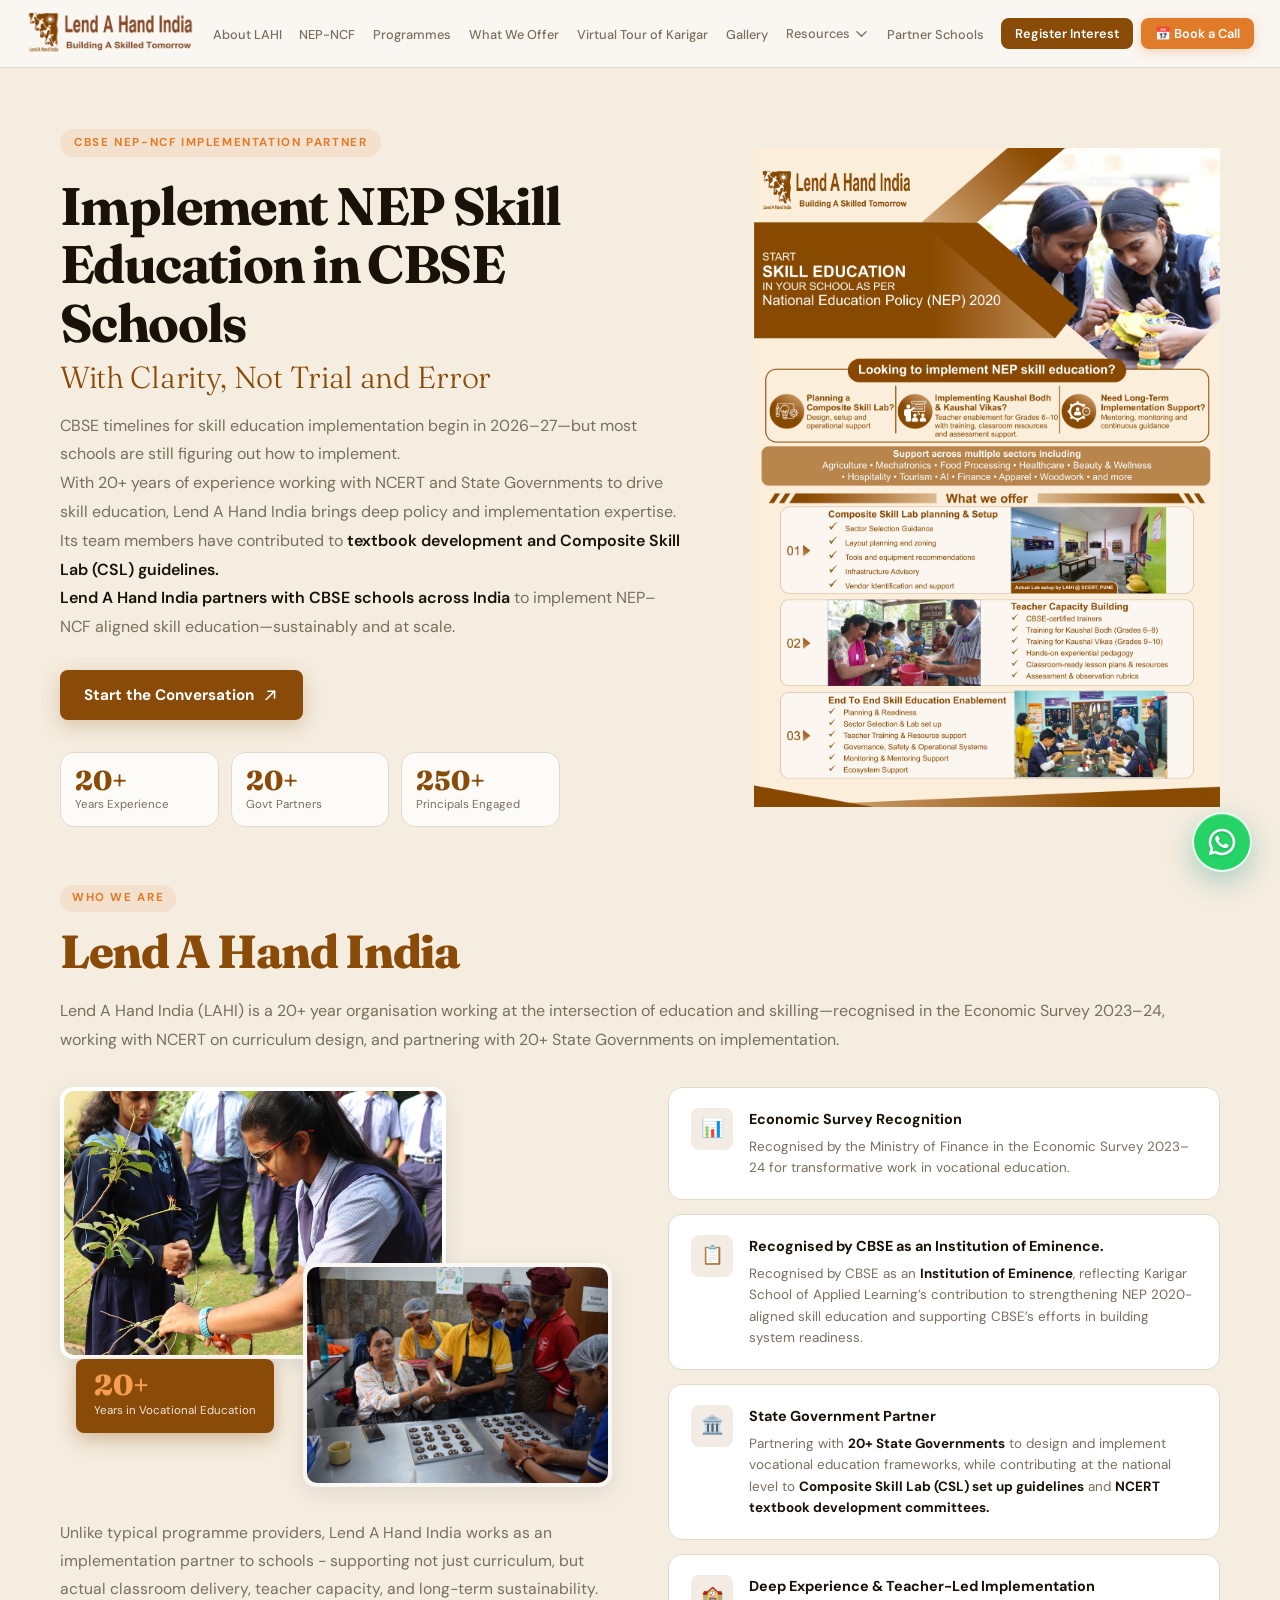
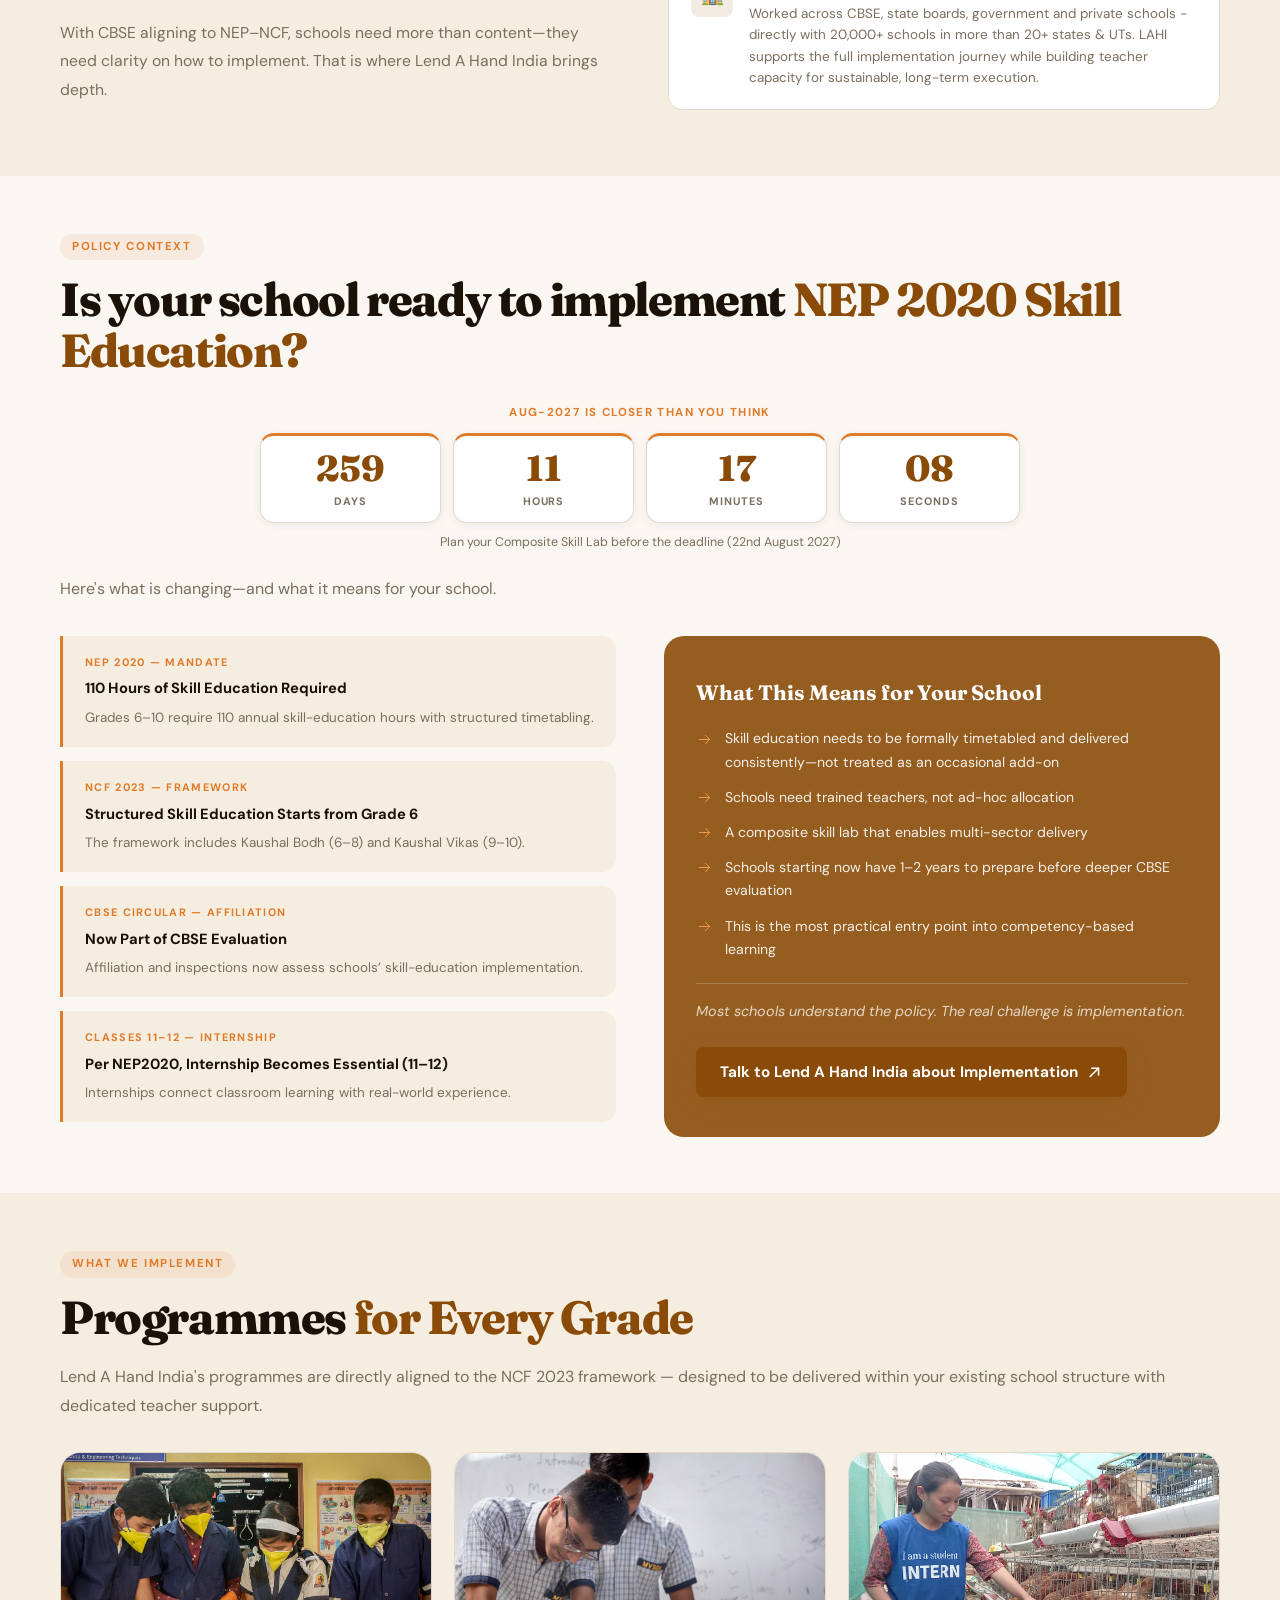
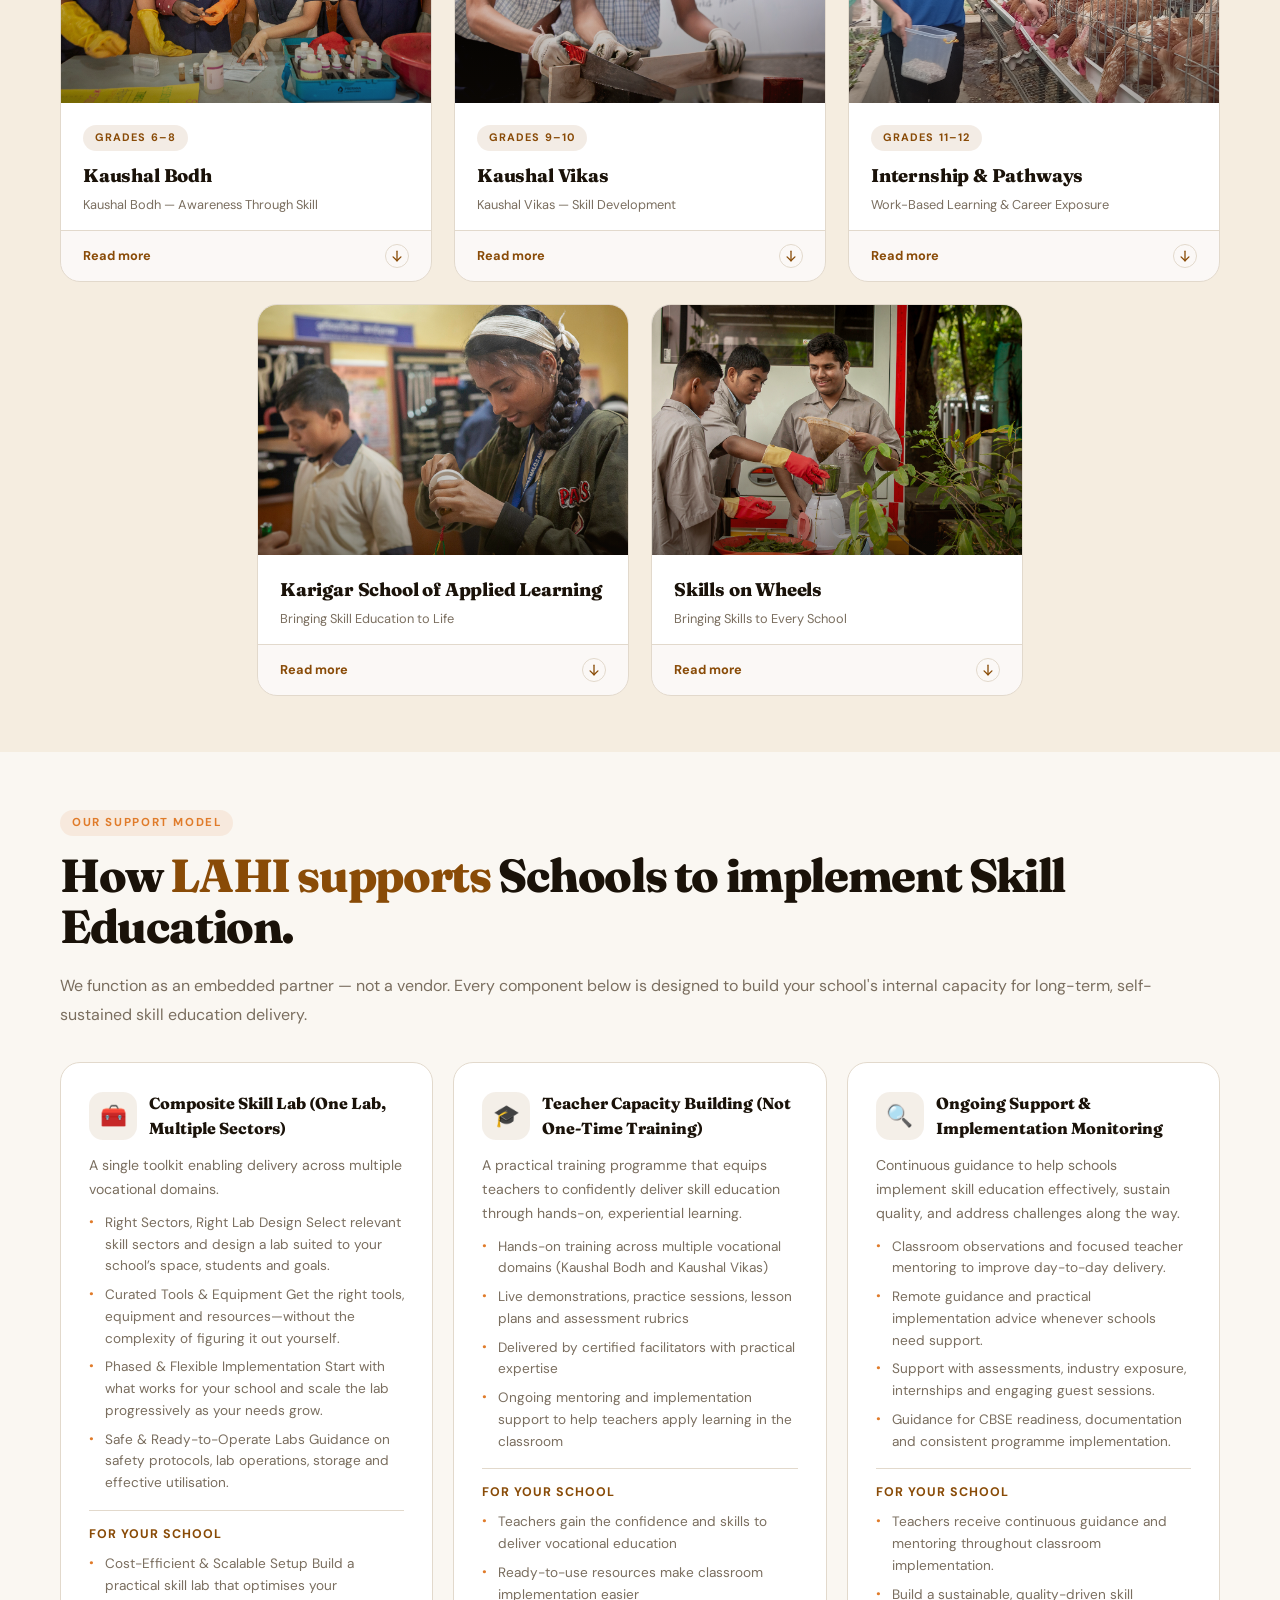
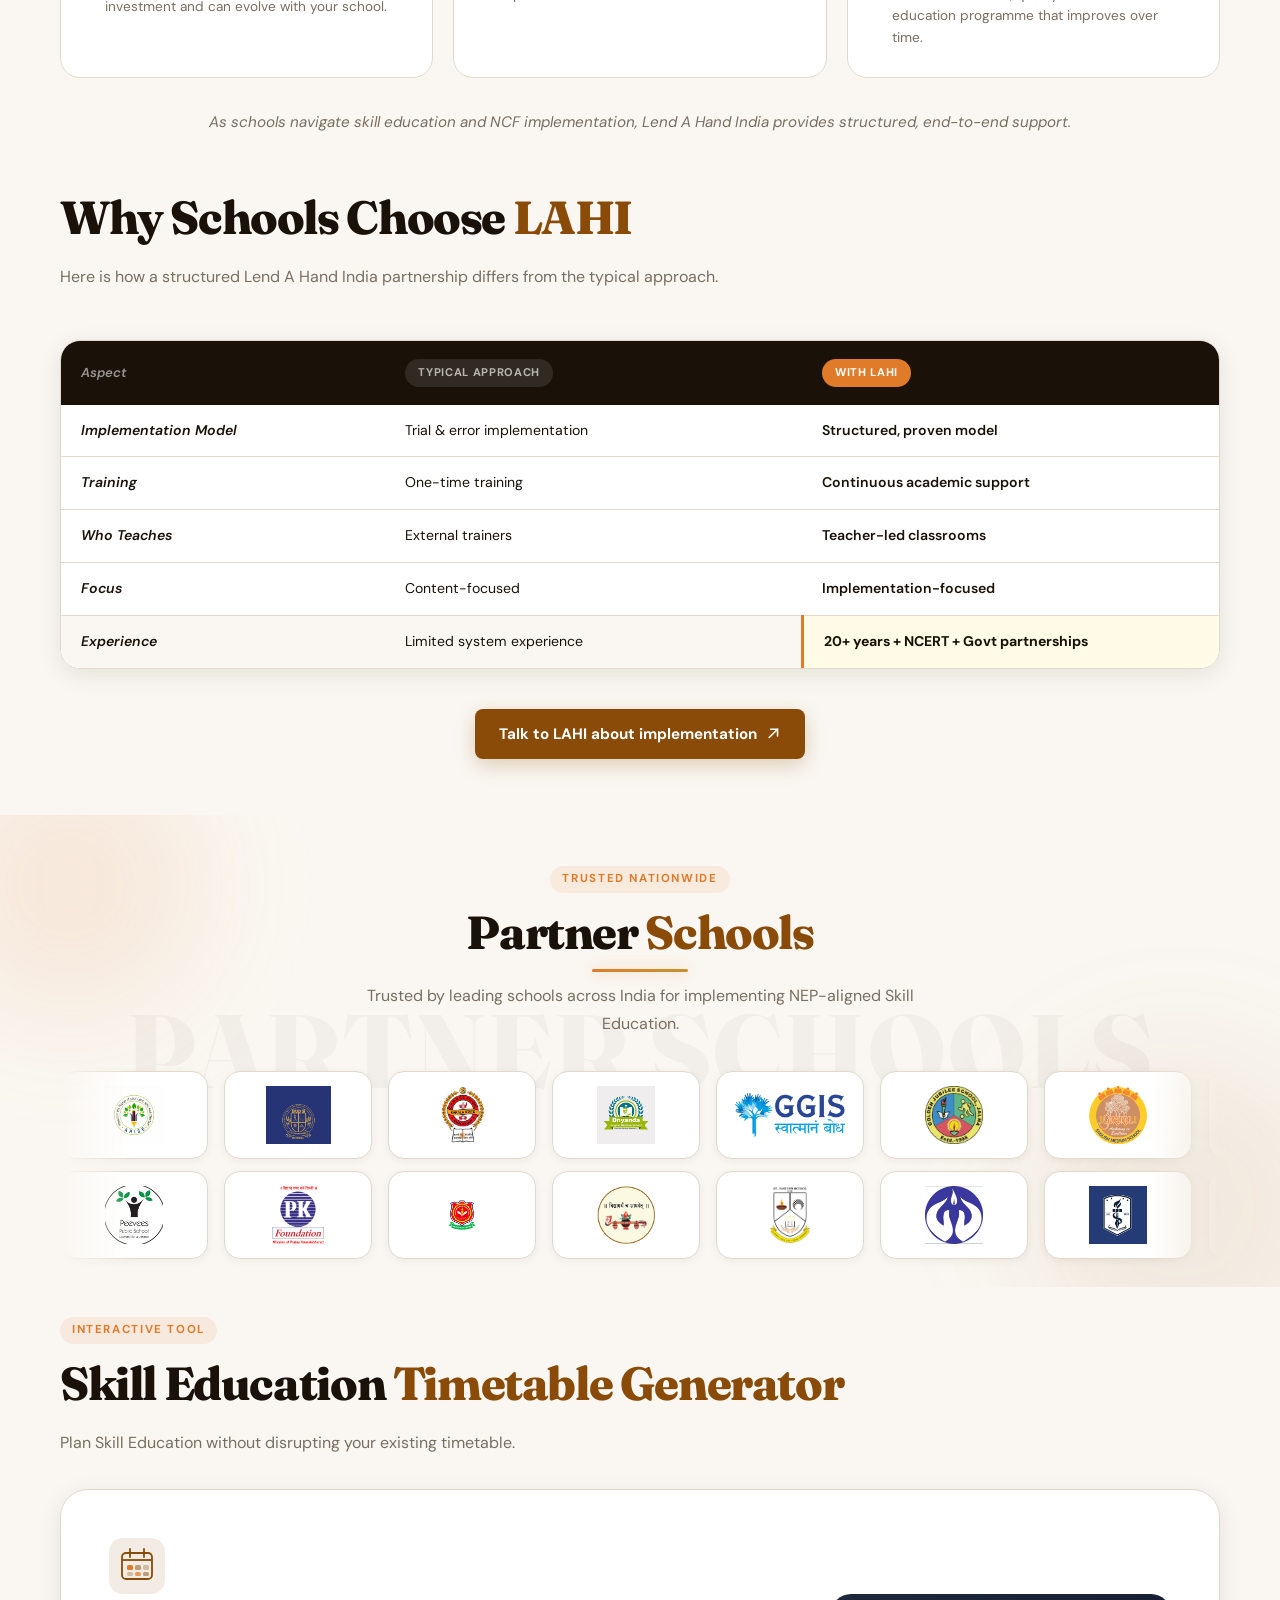
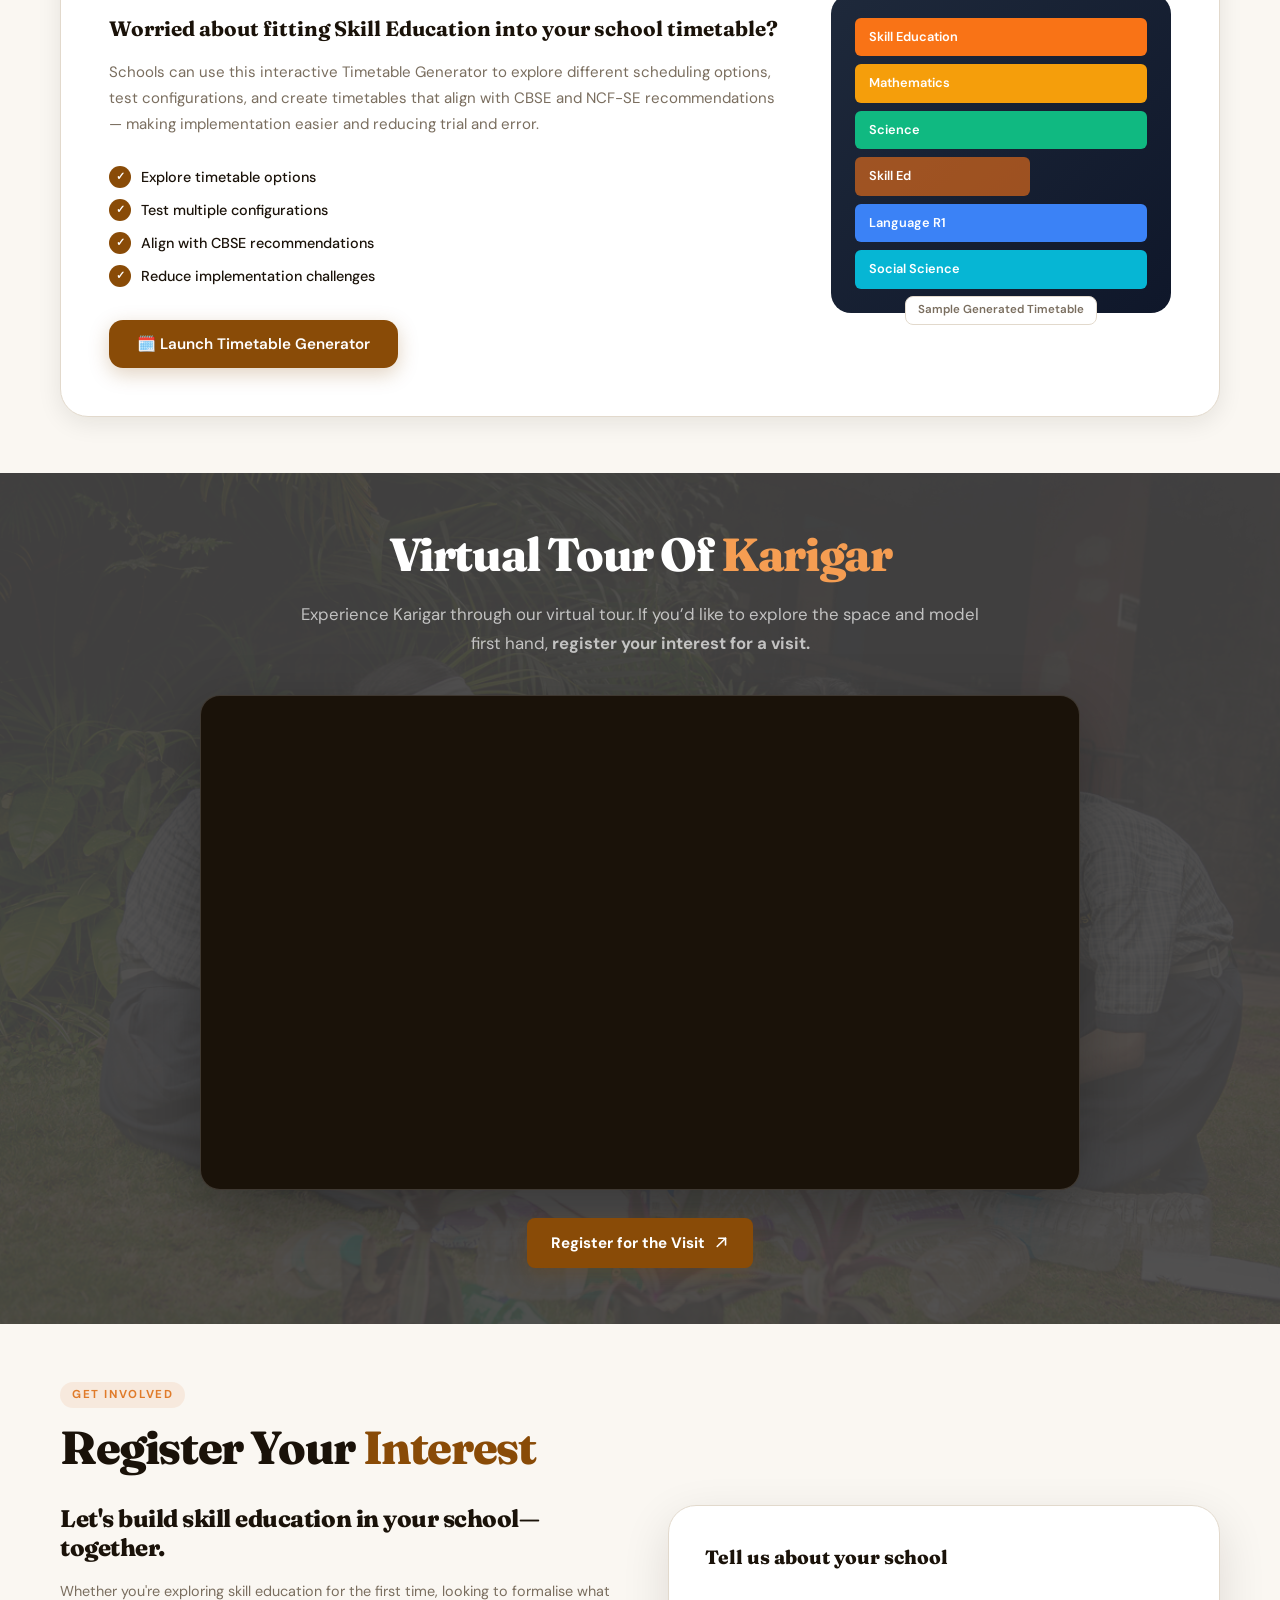
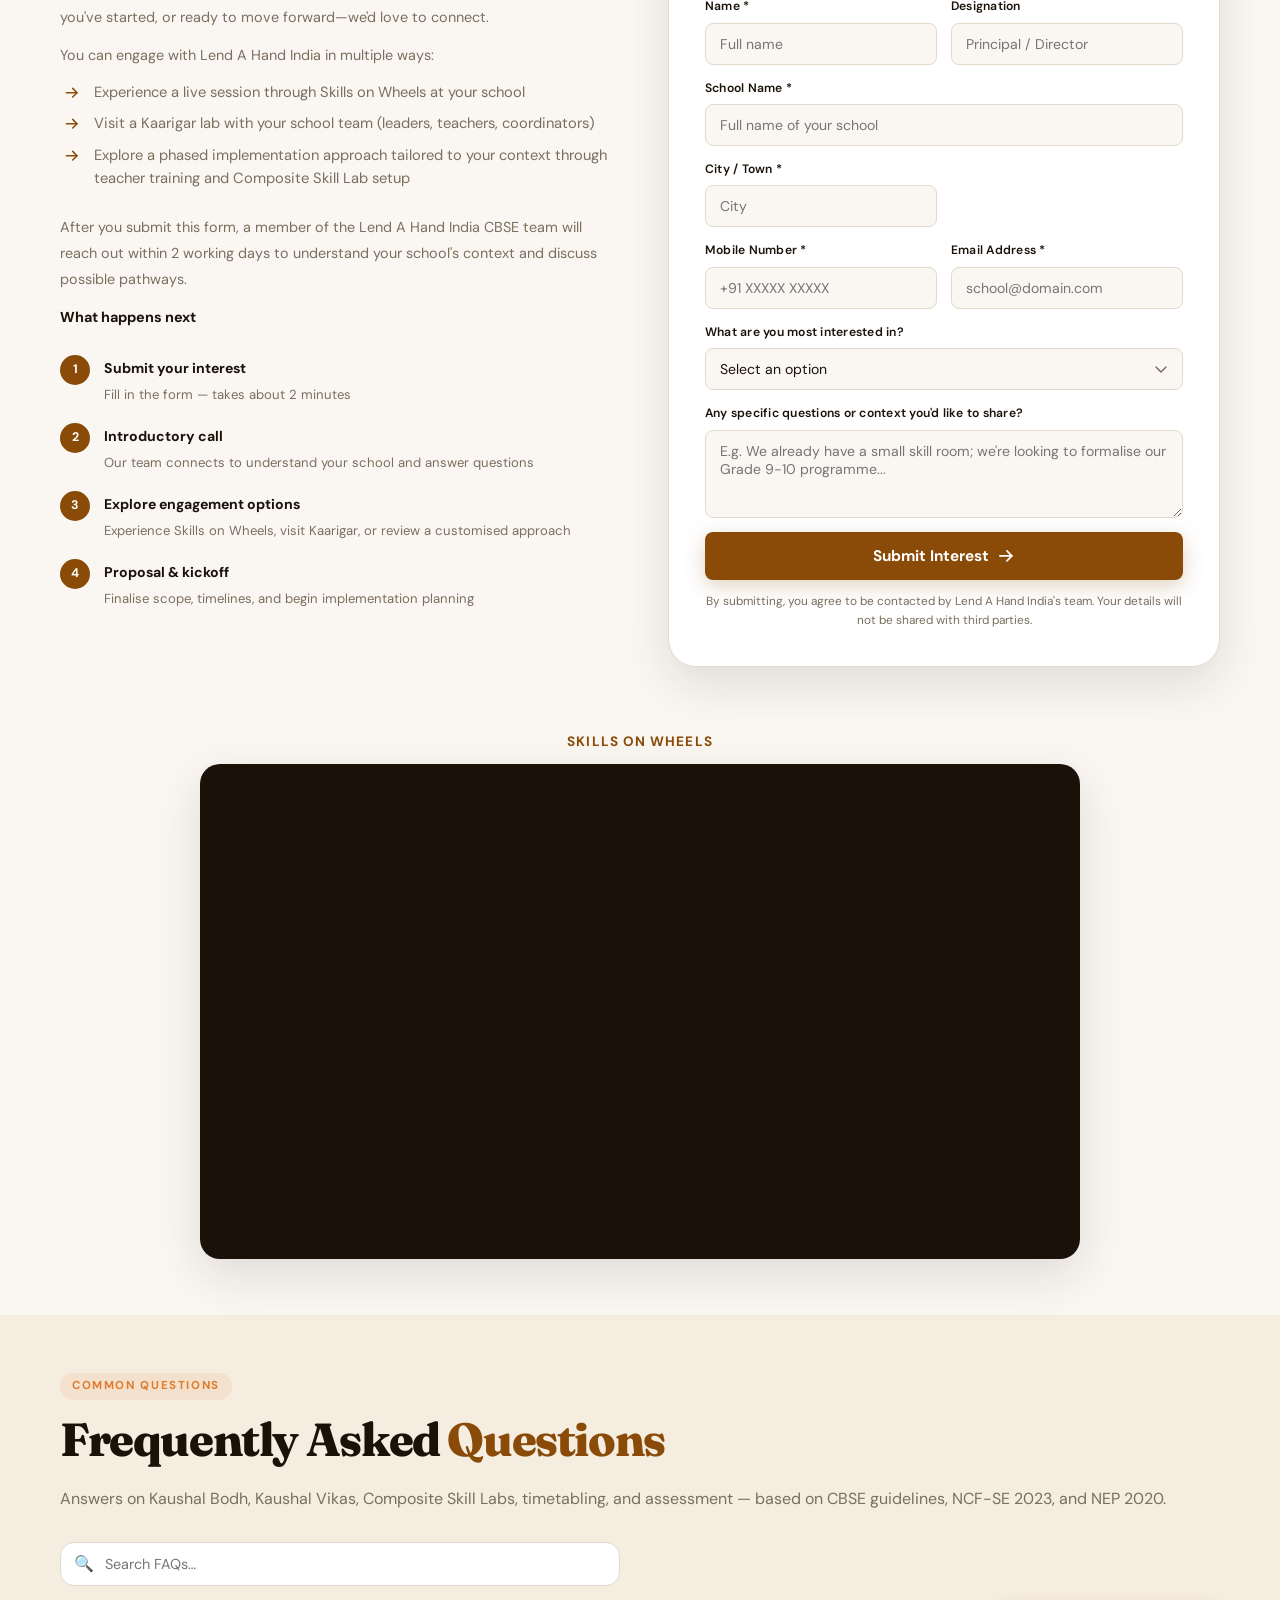
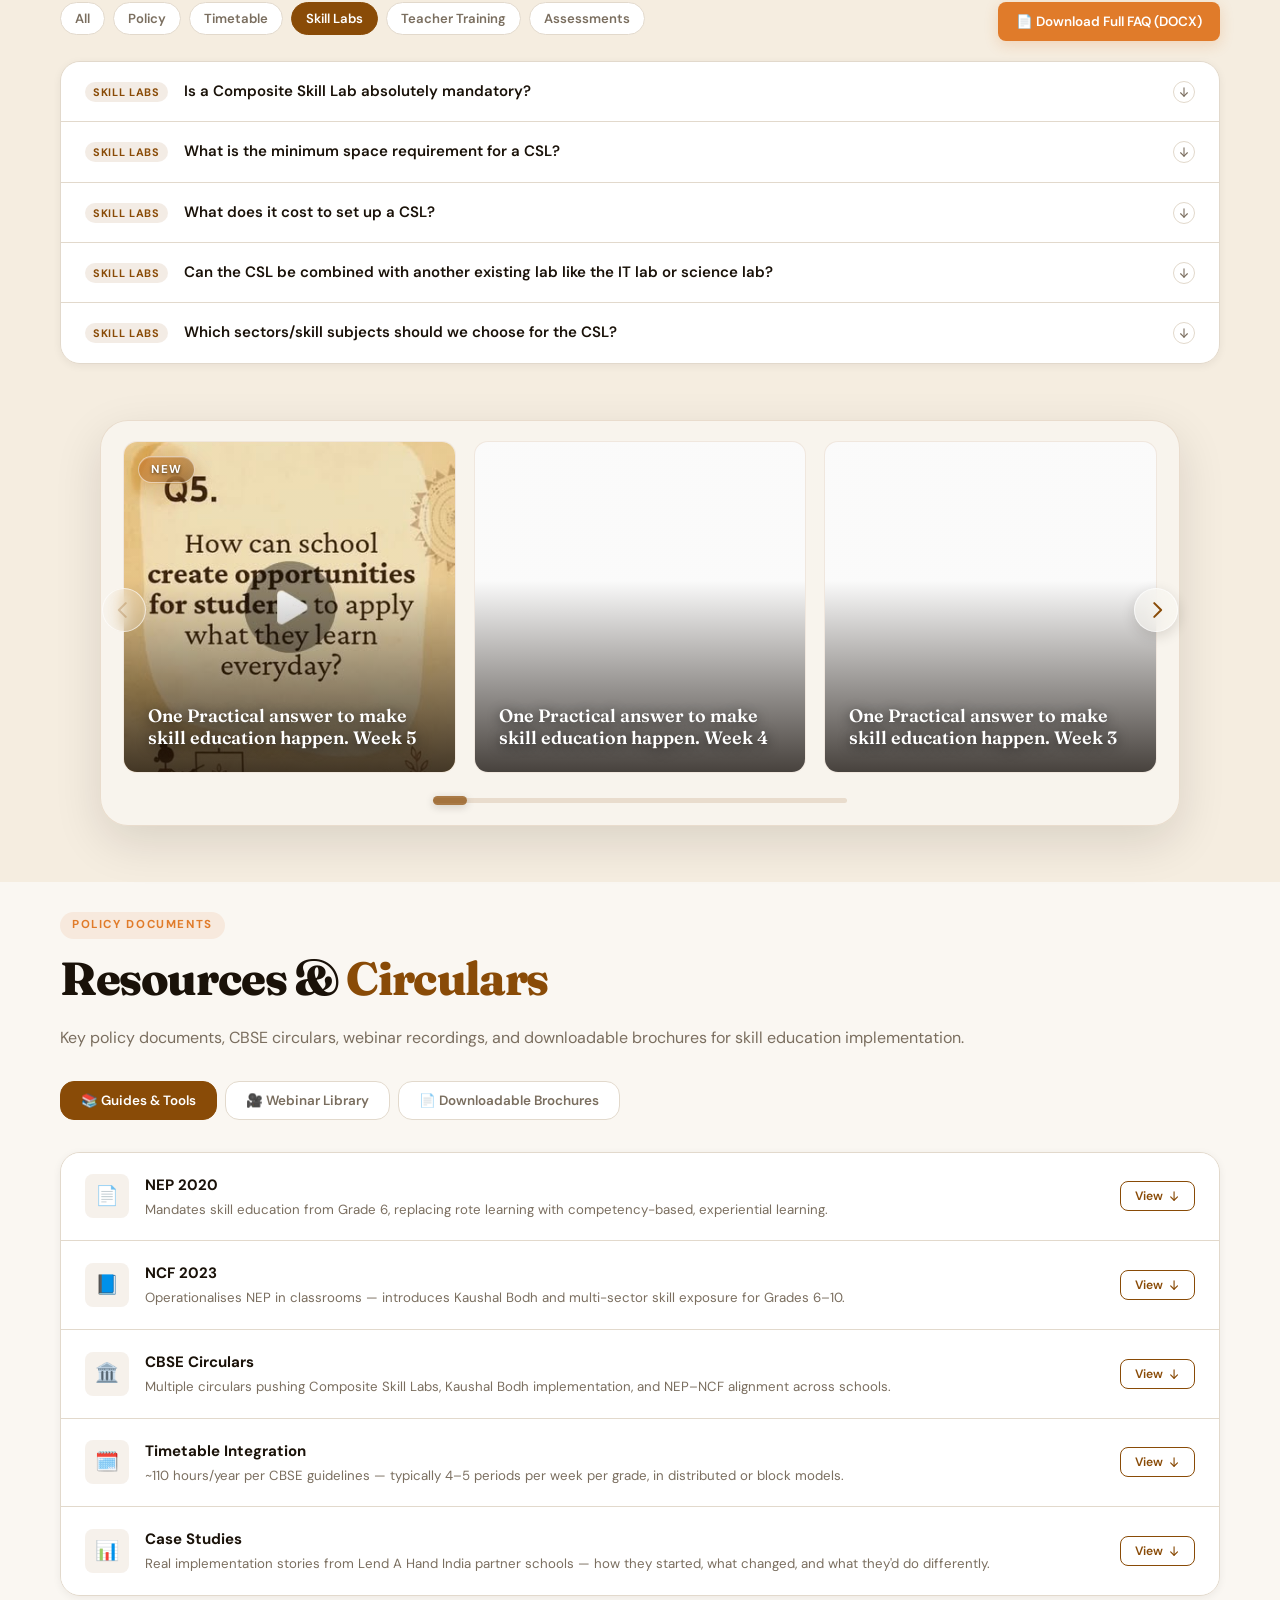
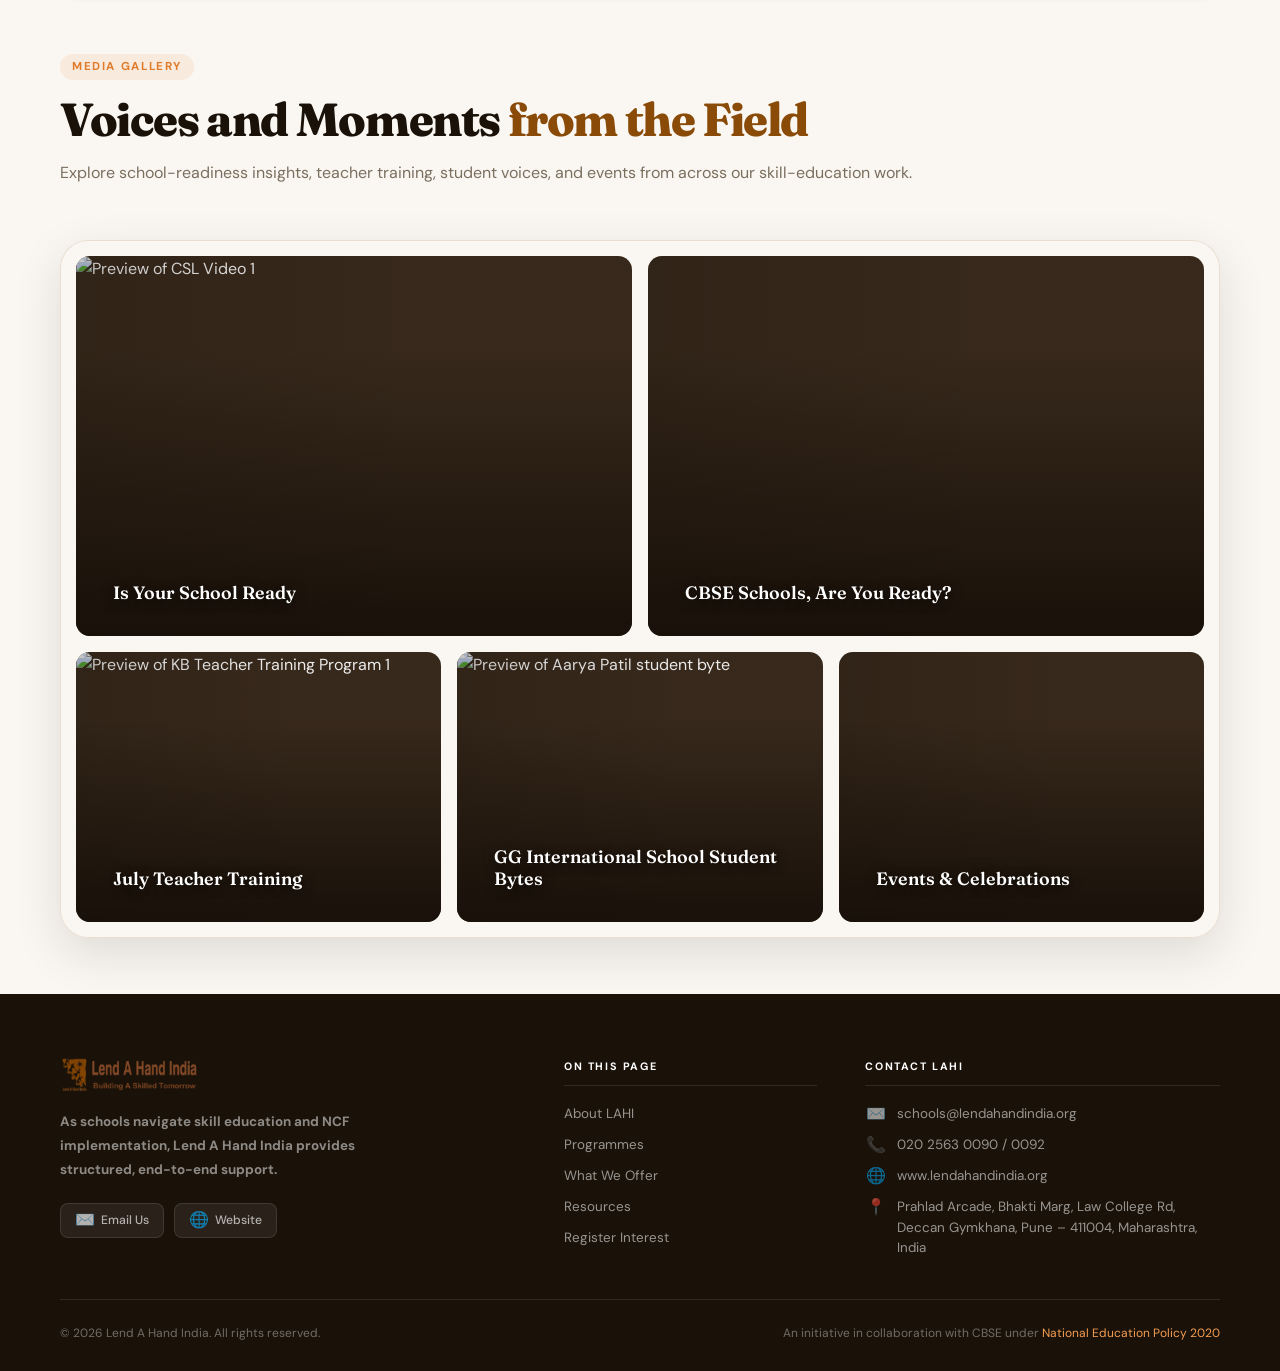
==== commit 52098d28: "Revised guidelines 2026" ====
--- a/index.html
+++ b/index.html
@@ -4,12 +4,22 @@
     <meta charset="UTF-8" />
     <meta name="viewport" content="width=device-width, initial-scale=1.0" />
     <title>Lend A Hand India × CBSE — Skill Education for NEP-NCF</title>
+    <link rel="icon" type="image/png" sizes="32x32" href="./assets/favicon.png" />
+    <link rel="apple-touch-icon" href="./assets/apple-touch-icon.png" />
     <link rel="preconnect" href="https://fonts.googleapis.com" />
     <link
       href="https://fonts.googleapis.com/css2?family=Crimson+Pro:ital,wght@0,400;0,600;0,700;1,400;1,600&family=Fraunces:ital,opsz,wght@0,9..144,300;0,9..144,600;0,9..144,800;1,9..144,400&family=DM+Sans:wght@300;400;500;600&display=swap"
       rel="stylesheet"
     />
     <link rel="stylesheet" href="./styles.css" />
+    <!-- Google Analytics (GA4) -->
+    <script async src="https://www.googletagmanager.com/gtag/js?id=G-2FQH5SQFW0"></script>
+    <script>
+      window.dataLayer = window.dataLayer || [];
+      function gtag() { dataLayer.push(arguments); }
+      gtag('js', new Date());
+      gtag('config', 'G-2FQH5SQFW0');
+    </script>
     <!-- Google Calendar Scheduling Button (lazy-loaded) -->
     <link href="https://calendar.google.com/calendar/scheduling-button-script.css" rel="stylesheet" />
   </head>
@@ -55,19 +65,19 @@
 
     <!-- NAV -->
     <nav>
-      <a href="#" class="nav-logo">
+      <a href="#" class="nav-logo" data-gtag-label="logo_home">
         <img
           src="./assets/logo-lahi.png"
           alt="Lend A Hand India — Building A Skilled Tomorrow"
         />
       </a>
       <ul class="nav-links">
-        <li><a href="#about">About LAHI</a></li>
-        <li><a href="#policy">NEP-NCF</a></li>
-        <li><a href="#programmes">Programmes</a></li>
-        <li><a href="#provides">What We Offer</a></li>
-        <li><a href="#visit">Virtual Tour of Karigar</a></li>
-        <li><a href="#gallery-mosaic">Gallery</a></li>
+        <li><a href="#about" data-gtag-label="about_lahi_nav_desktop">About LAHI</a></li>
+        <li><a href="#policy" data-gtag-label="nep_ncf_nav_desktop">NEP-NCF</a></li>
+        <li><a href="#programmes" data-gtag-label="programmes_nav_desktop">Programmes</a></li>
+        <li><a href="#provides" data-gtag-label="what_we_offer_nav_desktop">What We Offer</a></li>
+        <li><a href="#visit" data-gtag-label="virtual_tour_nav_desktop">Virtual Tour of Karigar</a></li>
+        <li><a href="#gallery-mosaic" data-gtag-label="gallery_nav_desktop">Gallery</a></li>
         <li class="dropdown" id="resources-dropdown">
           <button
             class="dropdown-toggle"
@@ -87,10 +97,10 @@
         <li><a href="#partners">Partner Schools</a></li>
       </ul>
       <div class="nav-ctas">
-        <a href="#register" class="nav-cta">Register Interest</a>
+        <a href="#register" class="nav-cta" data-gtag-label="register_interest_nav_desktop">Register Interest</a>
         <a href="https://calendar.app.google/NGyU42gqyEWC4U678" target="_blank" rel="noopener" class="nav-cta nav-cta-book">📅 Book a Call</a>
       </div>
-      <a href="#register-form" class="nav-cta mobile-header-cta">Register Interest</a>
+      <a href="#register-form" class="nav-cta mobile-header-cta" data-gtag-label="register_interest_mobile_header">Register Interest</a>
       <button class="nav-hamburger" id="hamburger" aria-label="Open menu" aria-expanded="false" aria-controls="mobile-nav">
         <span></span><span></span><span></span>
       </button>
@@ -98,7 +108,7 @@
 
     <!-- MOBILE NAV OVERLAY -->
     <div class="mobile-nav-overlay" id="mobile-nav">
-      <a href="#about" class="mobile-nav-link">About LAHI</a>
+      <a href="#about" class="mobile-nav-link" data-gtag-label="about_lahi_mobile">About LAHI</a>
       <a href="#policy" class="mobile-nav-link">NEP-NCF</a>
       <a href="#programmes" class="mobile-nav-link">Programmes</a>
       <a href="#provides" class="mobile-nav-link">What We Offer</a>
@@ -121,7 +131,7 @@
         </div>
       </div>
       <a href="#partners" class="mobile-nav-link">Partner Schools</a>
-      <a href="#register-form" class="mobile-cta mobile-nav-link">Register Interest</a>
+      <a href="#register-form" class="mobile-cta mobile-nav-link" data-gtag-label="register_interest_mobile_menu">Register Interest</a>
       <a href="https://calendar.app.google/NGyU42gqyEWC4U678" target="_blank" rel="noopener" class="mobile-cta mobile-cta-book mobile-nav-link">📅 Book a Call</a>
     </div>
 
@@ -1752,9 +1762,9 @@
 
         <!-- Resource Tabs -->
         <div class="res-tabs reveal" role="tablist" aria-label="Resource categories">
-          <button class="res-tab active" data-tab="guides" onclick="switchResTab(this)" role="tab" aria-selected="true">📚 Guides &amp; Tools</button>
-          <button class="res-tab" data-tab="webinars" onclick="switchResTab(this)" role="tab" aria-selected="false">🎥 Webinar Library</button>
-          <button class="res-tab" data-tab="brochures" onclick="switchResTab(this)" role="tab" aria-selected="false">📄 Downloadable Brochures</button>
+          <button class="res-tab active" data-tab="guides" data-gtag-label="resource_tab_guides" onclick="switchResTab(this)" role="tab" aria-selected="true">📚 Guides &amp; Tools</button>
+          <button class="res-tab" data-tab="webinars" data-gtag-label="resource_tab_webinars" onclick="switchResTab(this)" role="tab" aria-selected="false">🎥 Webinar Library</button>
+          <button class="res-tab" data-tab="brochures" data-gtag-label="resource_tab_brochures" onclick="switchResTab(this)" role="tab" aria-selected="false">📄 Downloadable Brochures</button>
         </div>
 
         <!-- ─────────────────────────────────────────────────────────
@@ -1968,7 +1978,7 @@
           <div class="footer-col">
             <h4>On This Page</h4>
             <ul>
-              <li><a href="#about">About LAHI</a></li>
+              <li><a href="#about" data-gtag-label="about_lahi_footer">About LAHI</a></li>
               <!-- <li><a href="#policy">NEP-NCF Context</a></li> -->
               <li><a href="#programmes">Programmes</a></li>
               <li><a href="#provides">What We Offer</a></li>
@@ -1976,7 +1986,7 @@
               <!-- <li><a href="#visit">Exposure Visit</a></li> -->
               <!-- <li><a href="#faq">FAQs</a></li> -->
               <li><a href="#resources">Resources</a></li>
-              <li><a href="#register">Register Interest</a></li>
+              <li><a href="#register" data-gtag-label="register_interest_footer">Register Interest</a></li>
             </ul>
           </div>
 
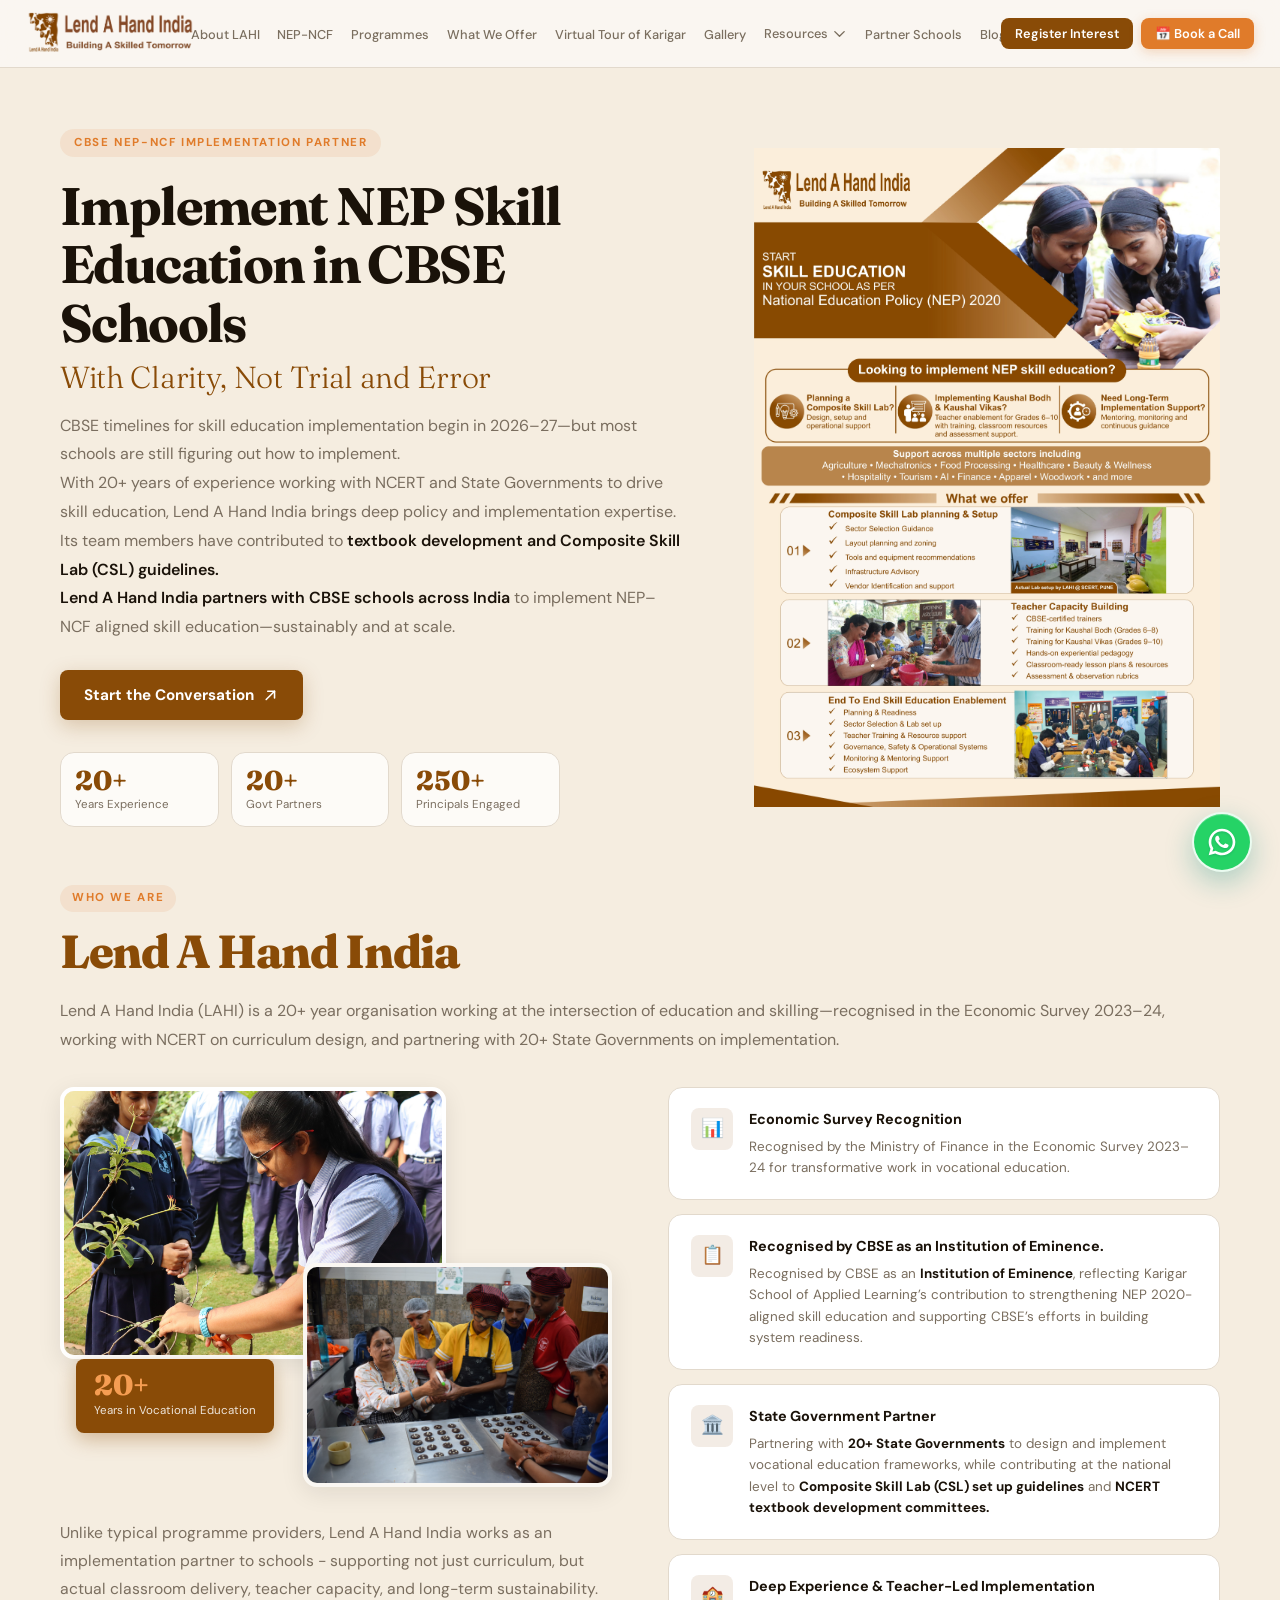
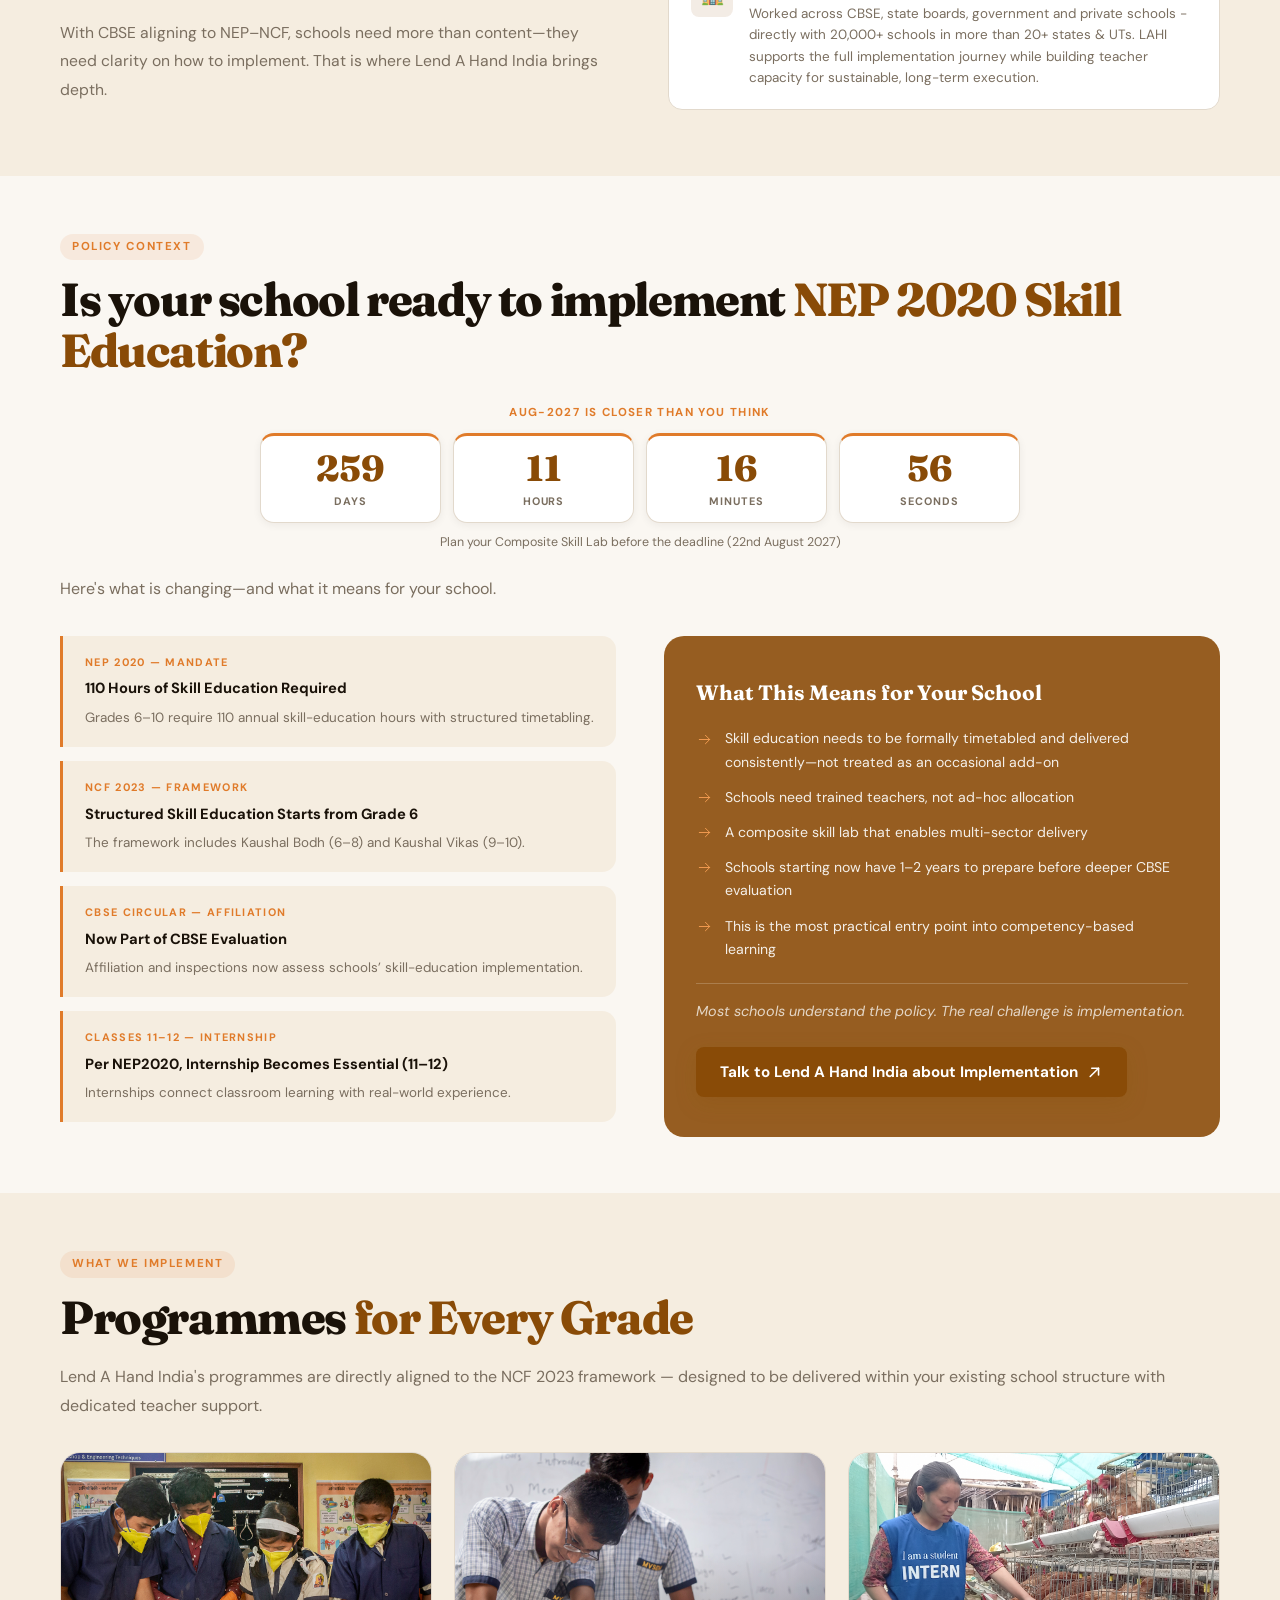
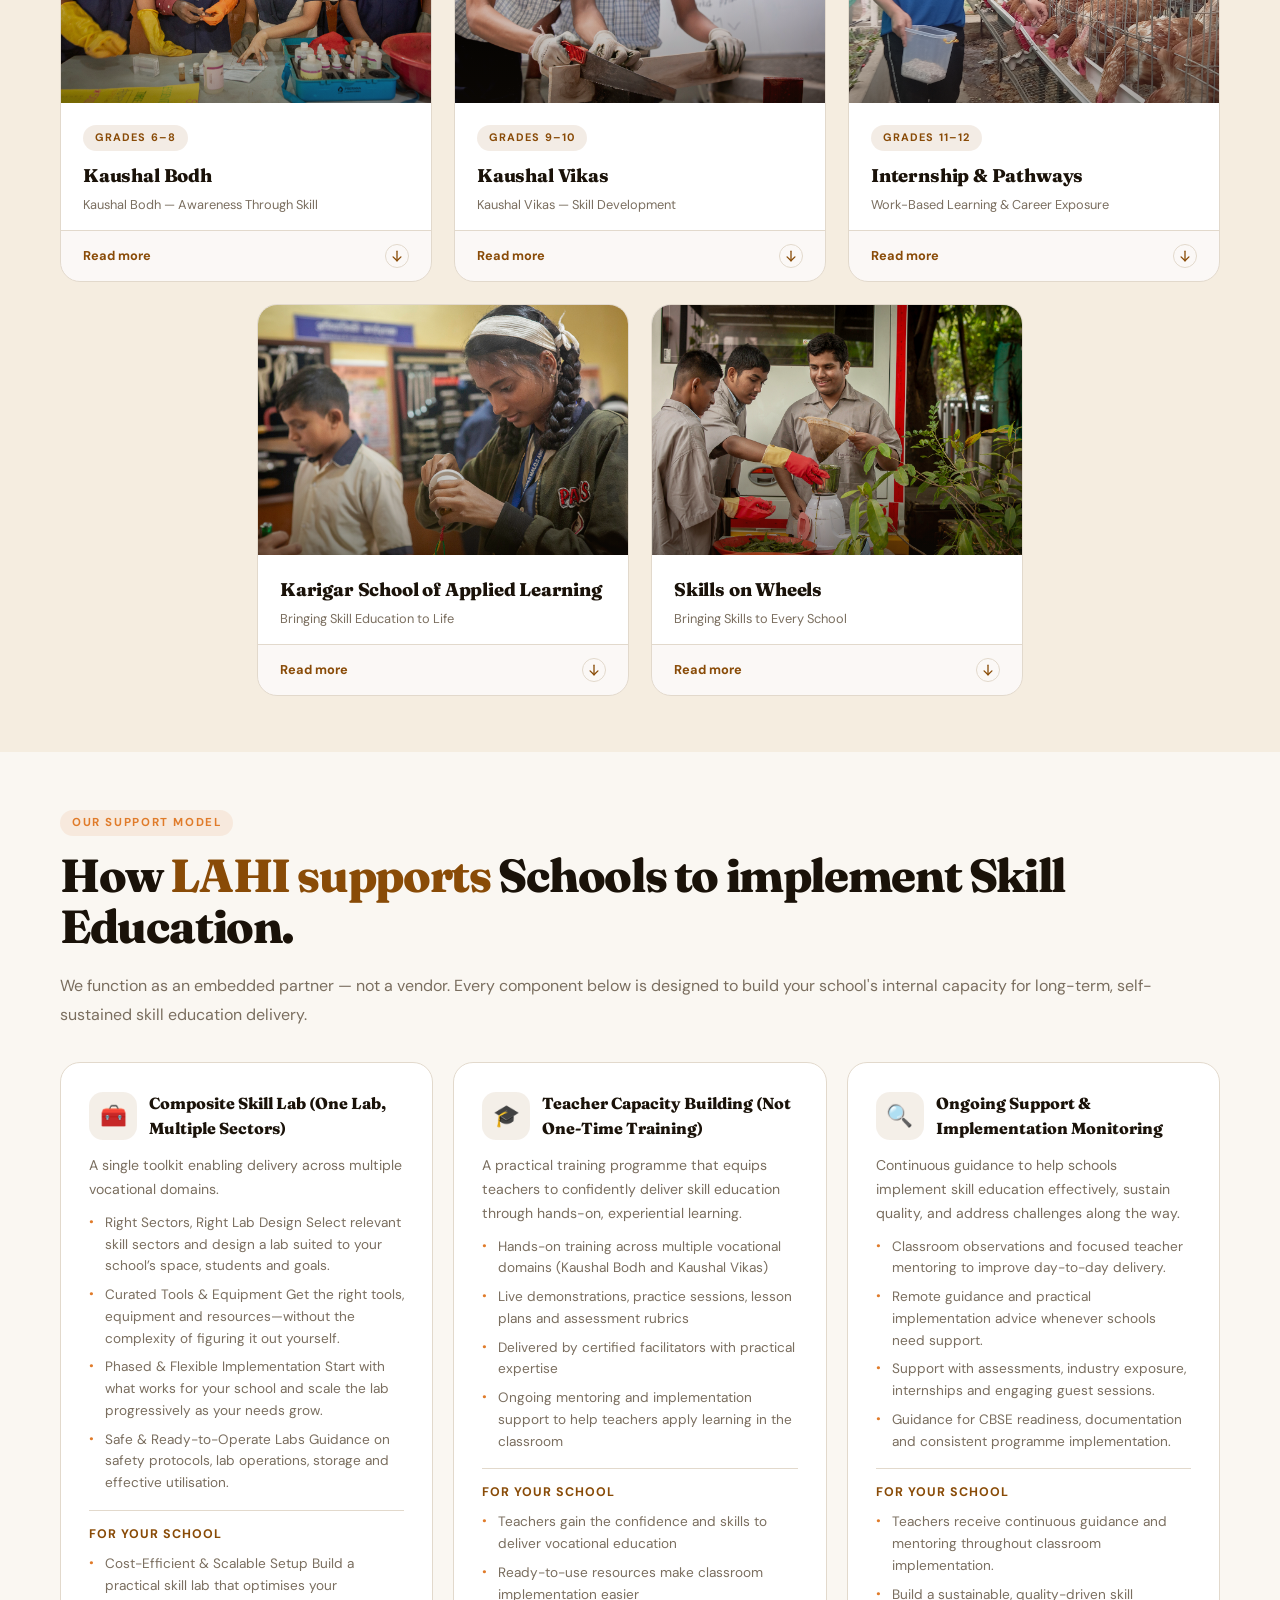
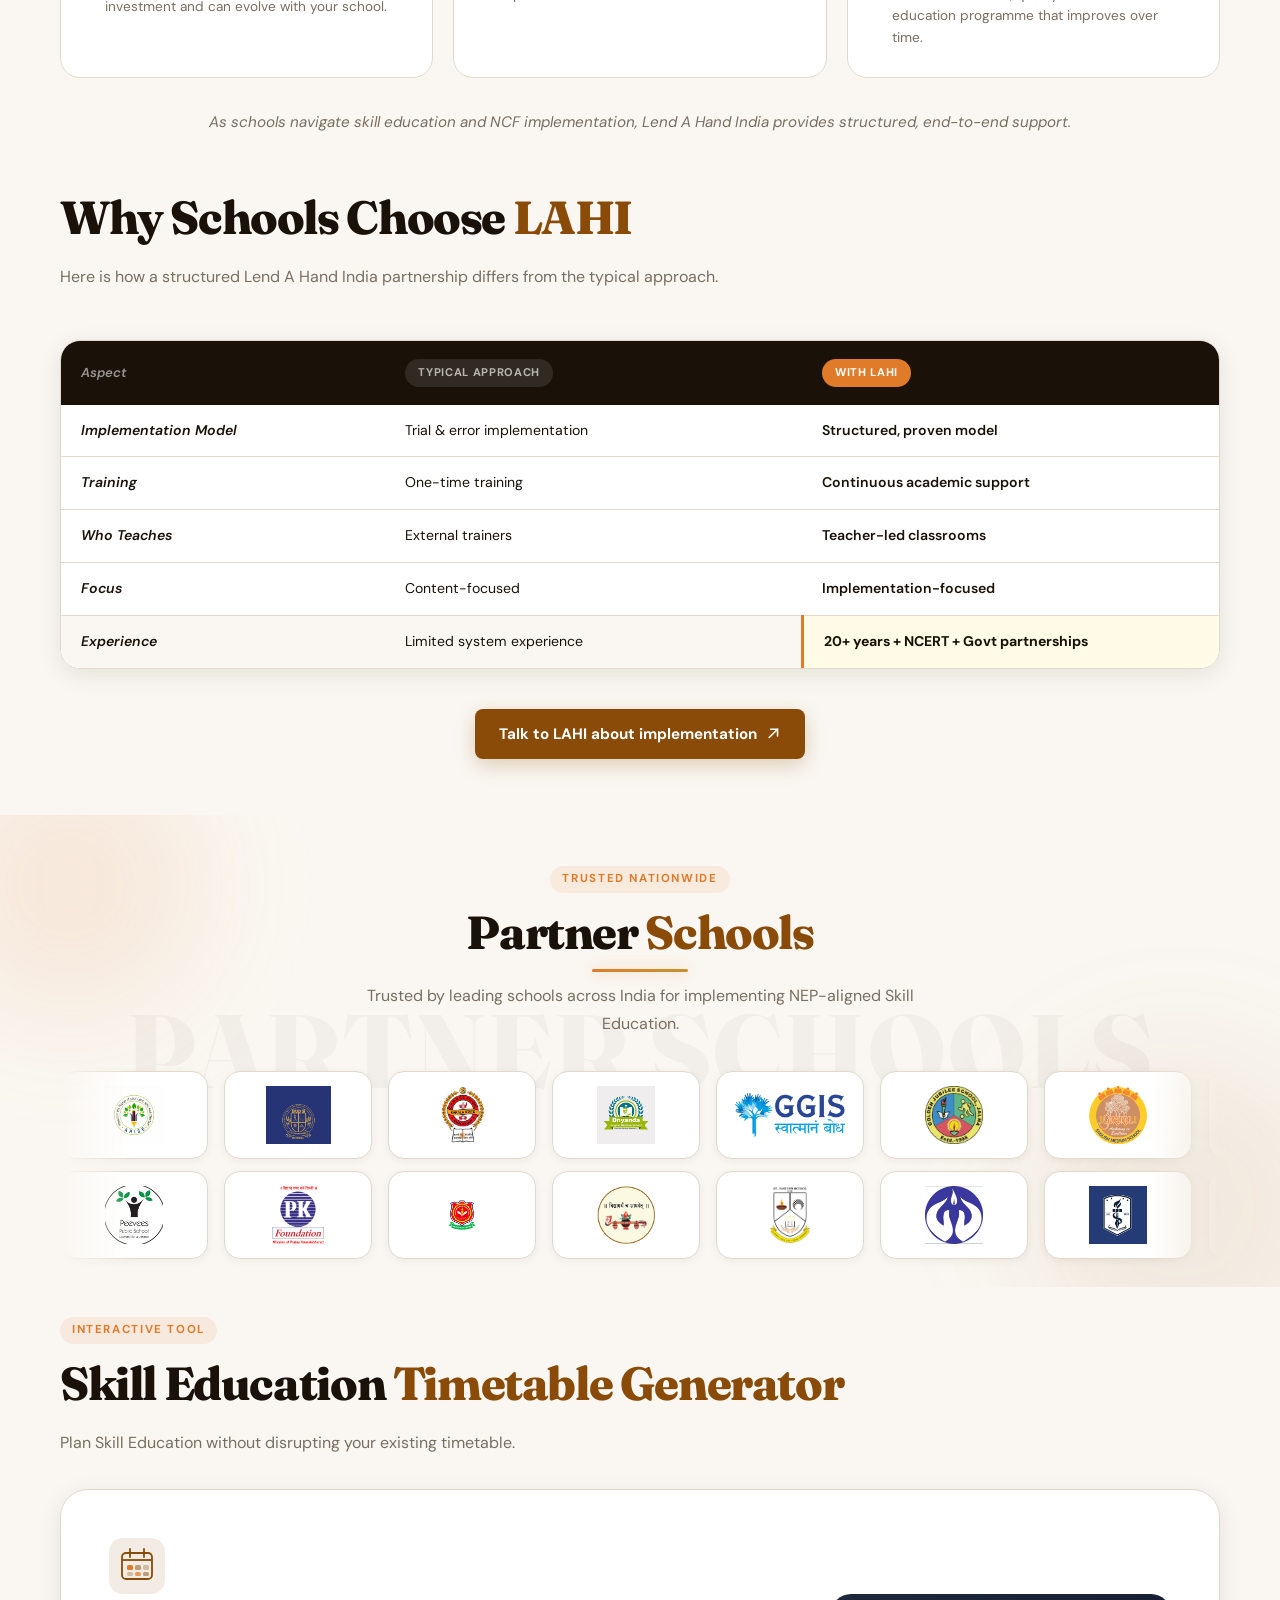
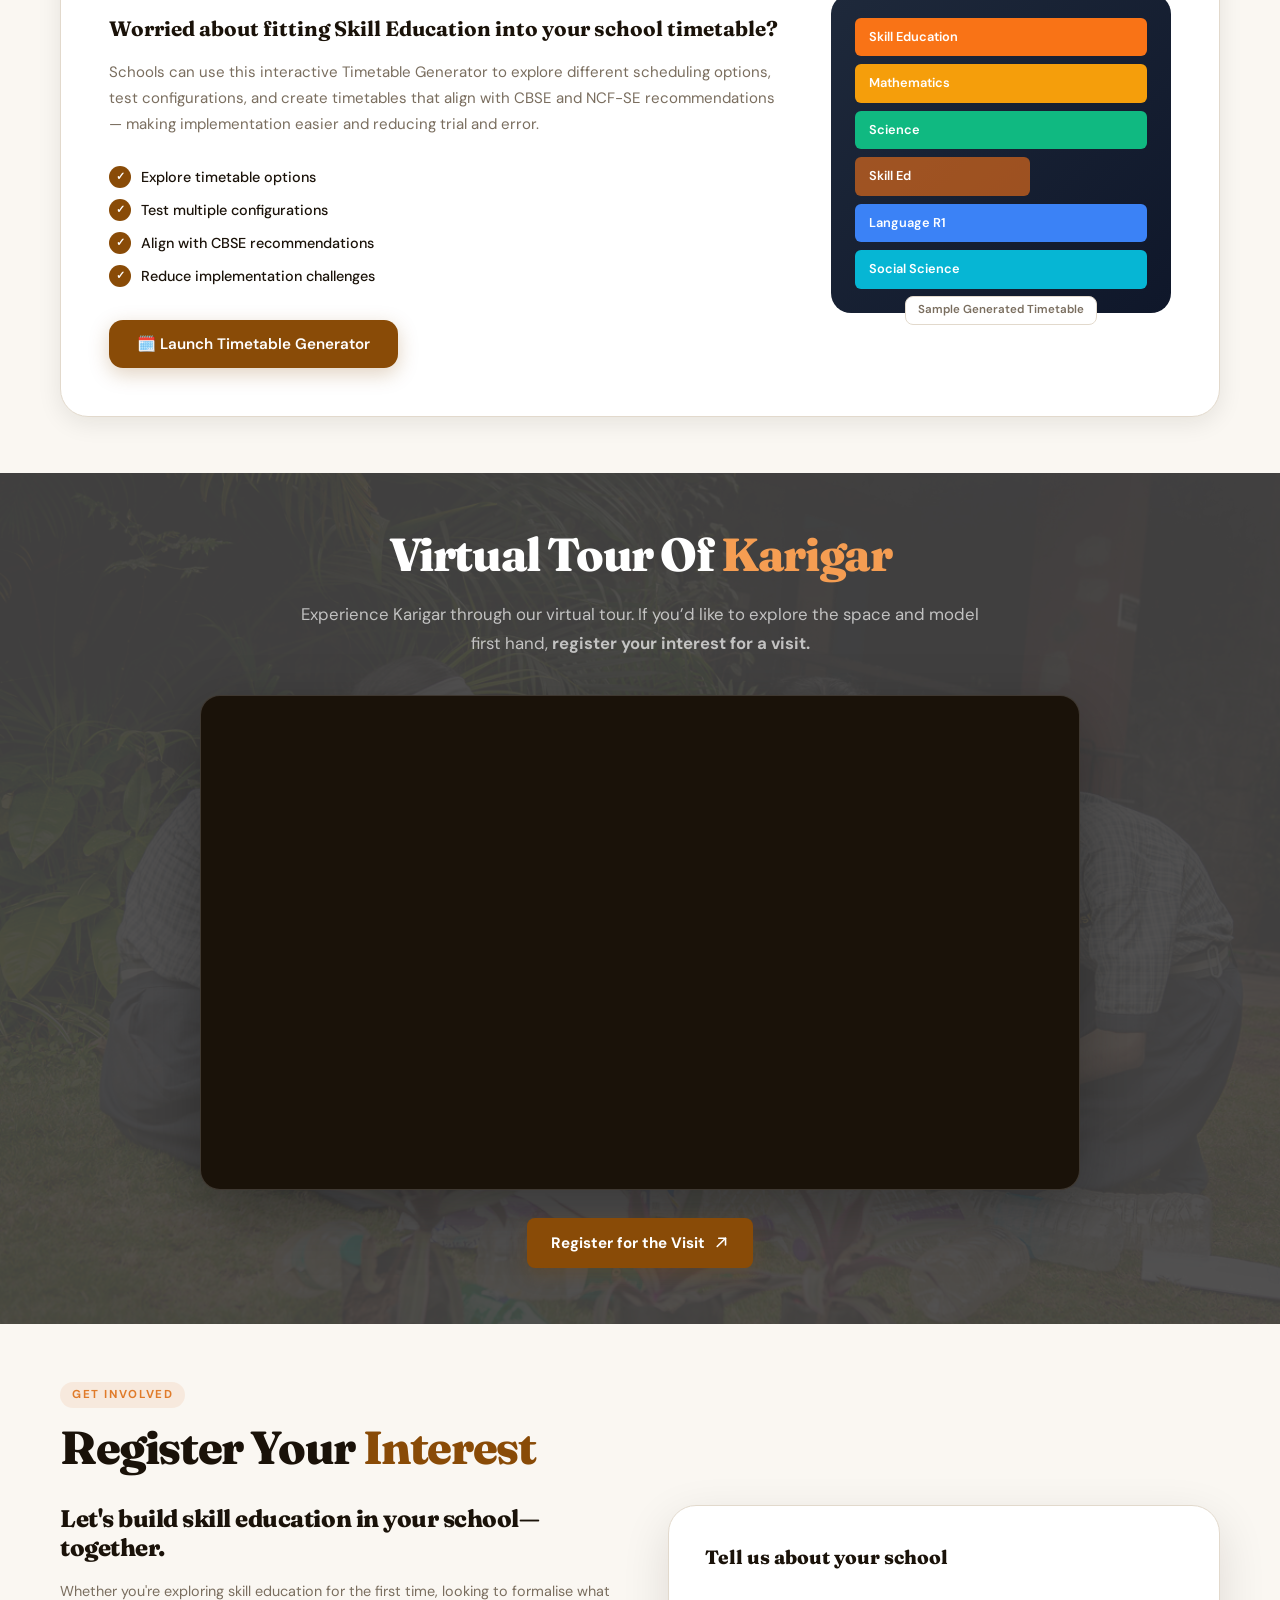
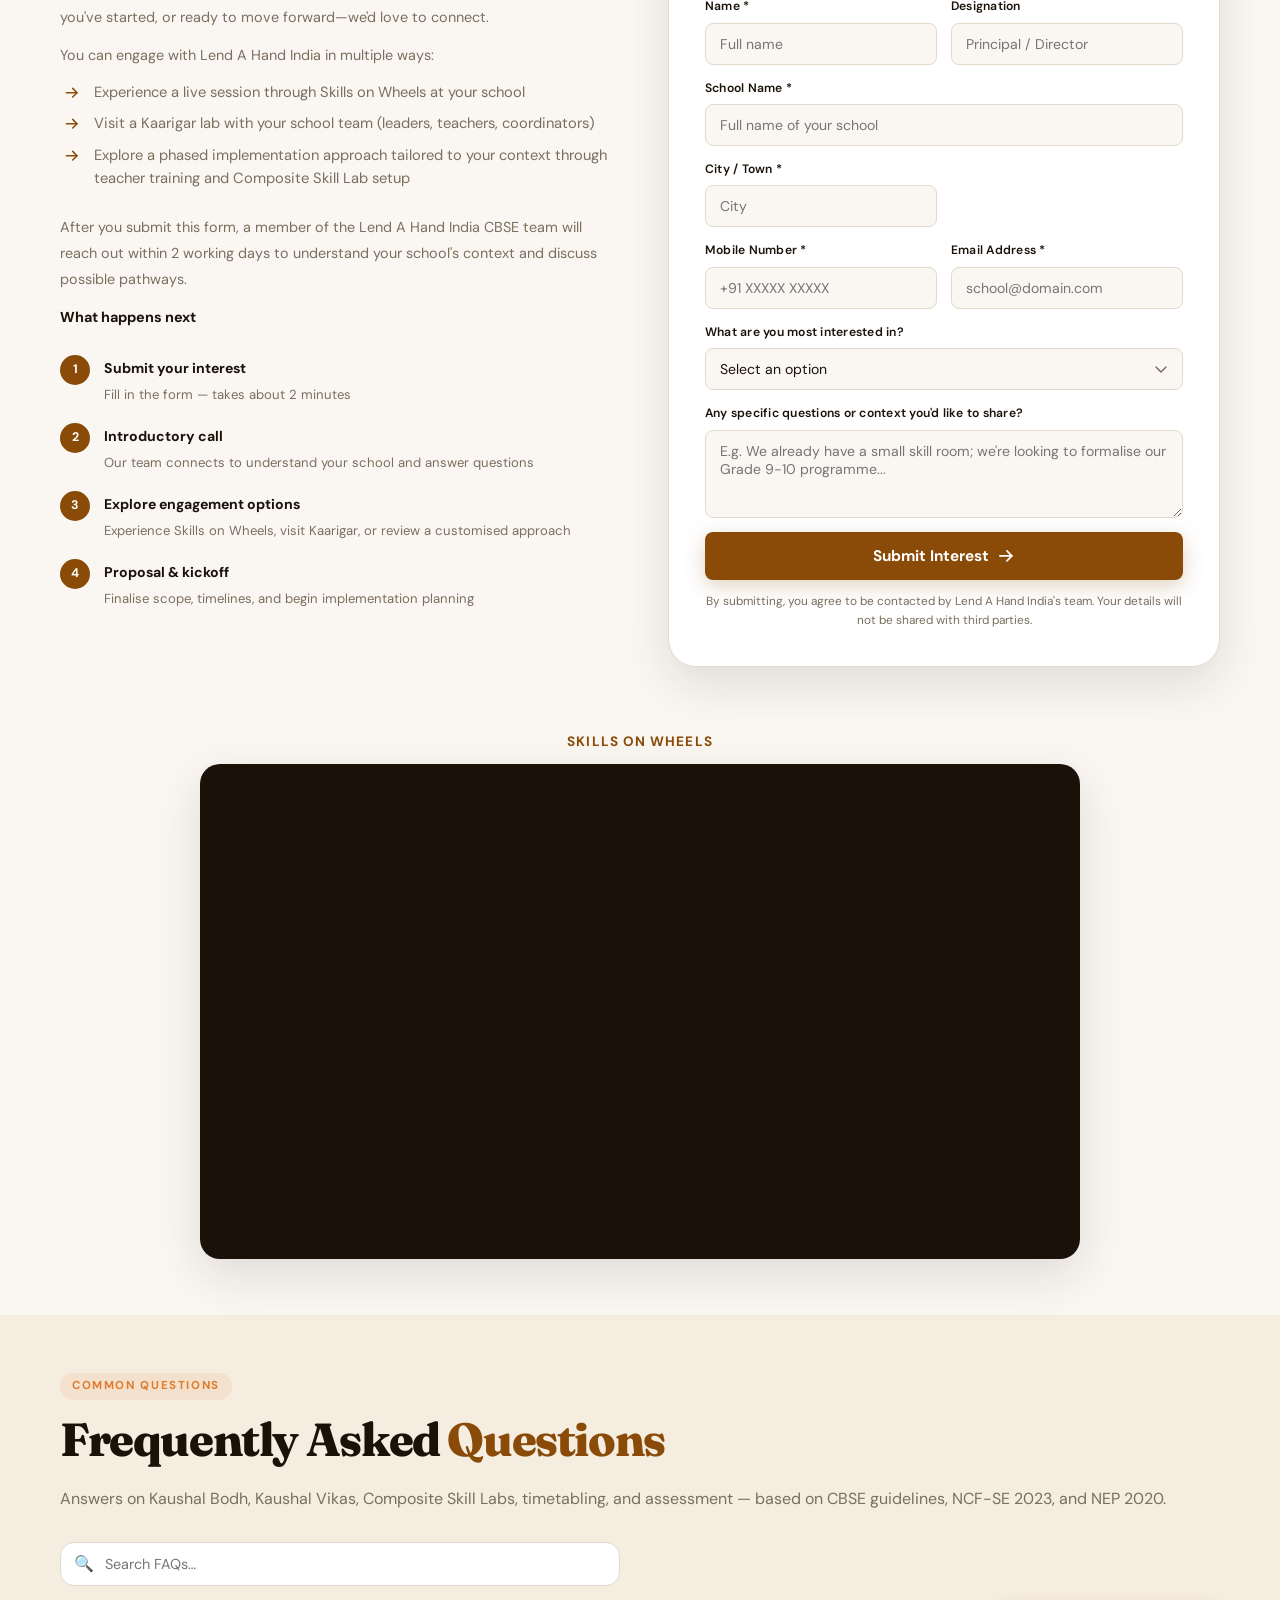
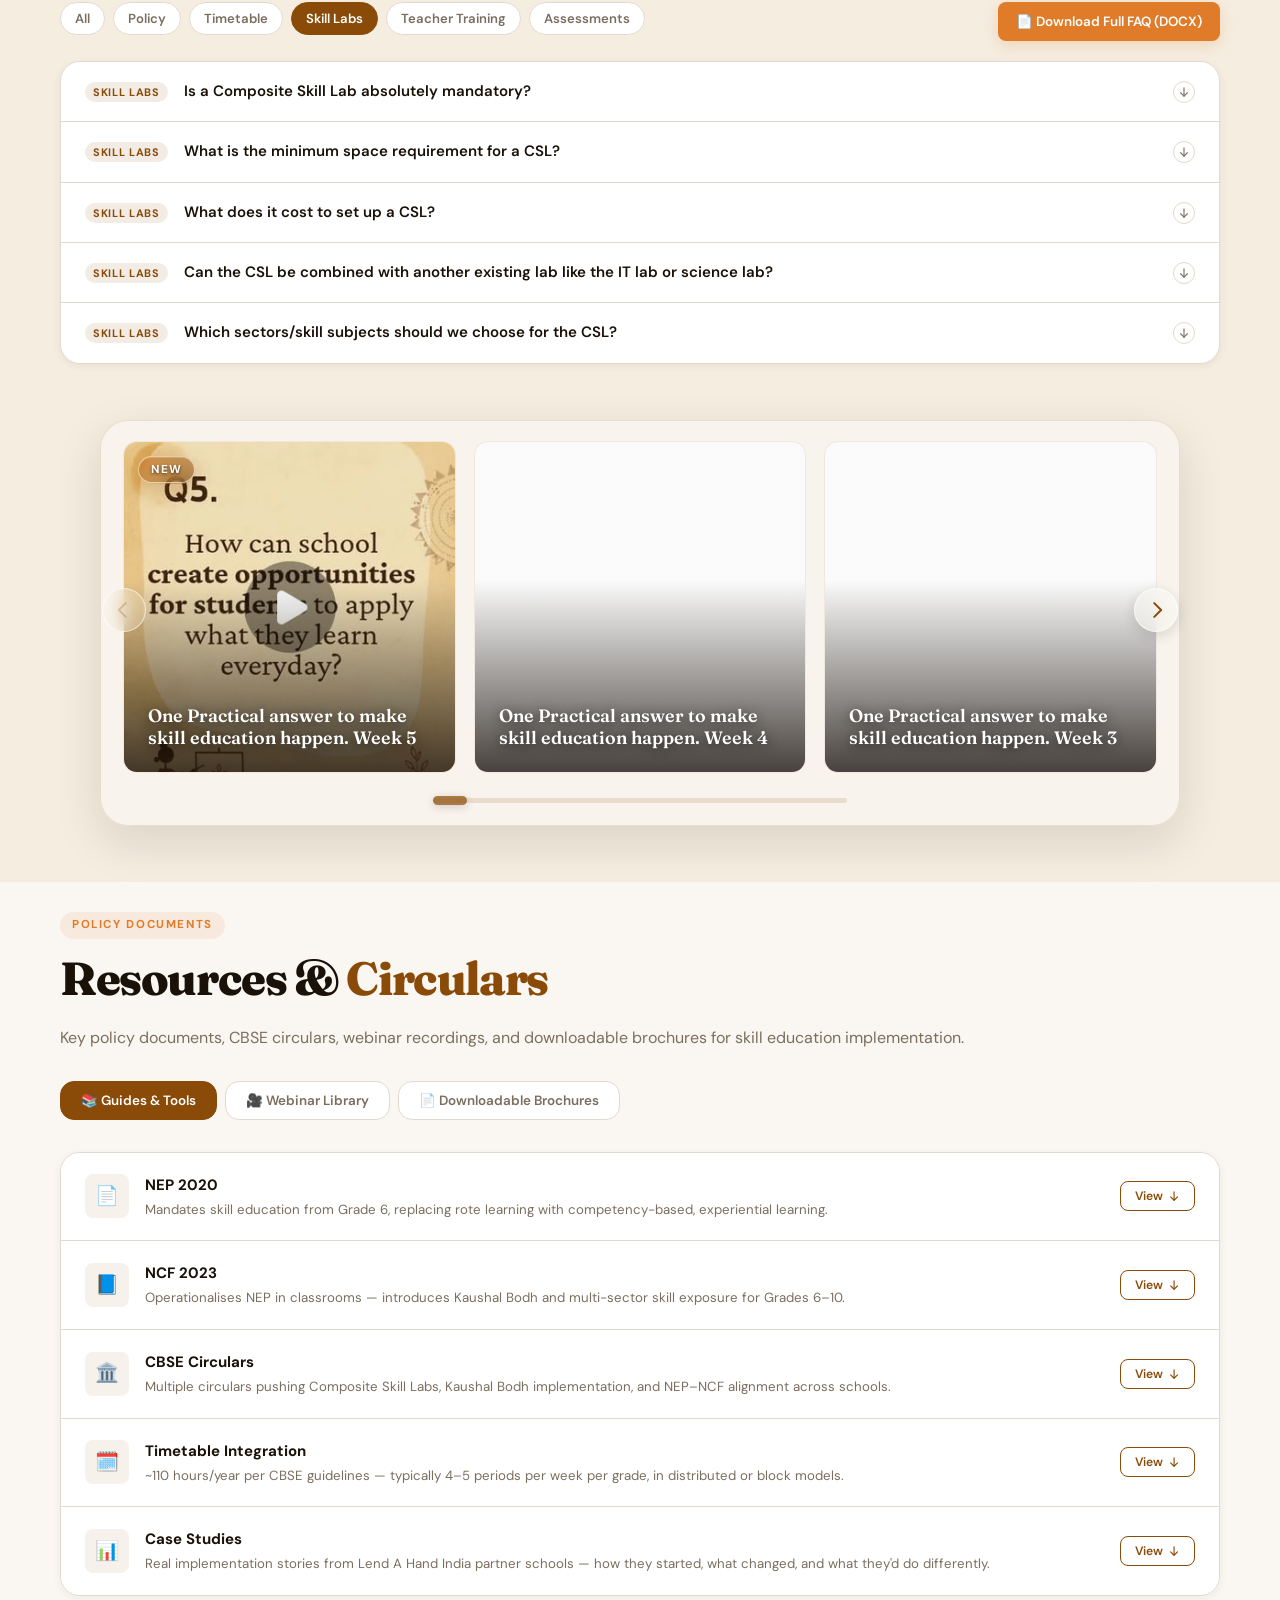
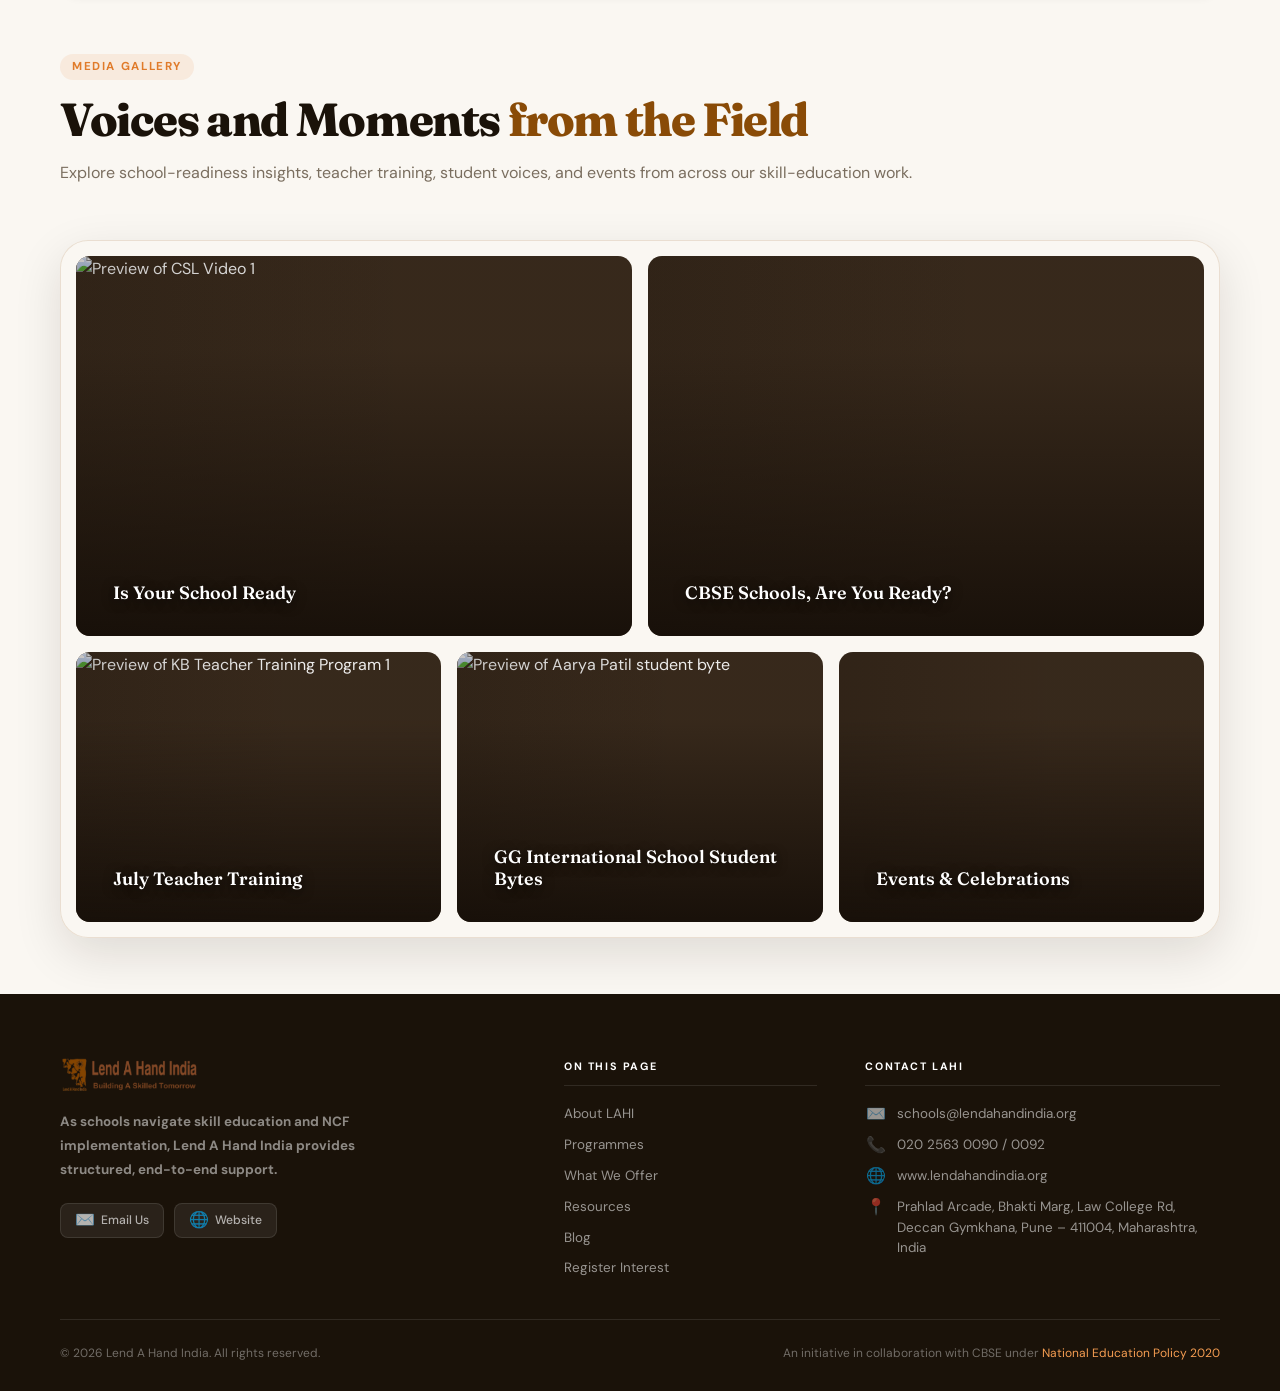
==== commit f7df6be3: "feat: add blog section with SEO and reading UX" ====
--- a/index.html
+++ b/index.html
@@ -4,22 +4,60 @@
     <meta charset="UTF-8" />
     <meta name="viewport" content="width=device-width, initial-scale=1.0" />
     <title>Lend A Hand India × CBSE — Skill Education for NEP-NCF</title>
-    <link rel="icon" type="image/png" sizes="32x32" href="./assets/favicon.png" />
-    <link rel="apple-touch-icon" href="./assets/apple-touch-icon.png" />
+    <meta
+      name="description"
+      content="Lend A Hand India helps CBSE schools implement skill education under NEP 2020 — teacher training, Composite Skill Lab setup, career guidance and internships schools can run on their own."
+    />
+    <meta name="robots" content="index,follow" />
+    <link rel="canonical" href="https://lahiforschools.lendahandindia.org/" />
+    <meta property="og:type" content="website" />
+    <meta property="og:site_name" content="Lend A Hand India" />
+    <meta property="og:locale" content="en_IN" />
+    <meta property="og:title" content="Lend A Hand India × CBSE — Skill Education for NEP-NCF" />
+    <meta
+      property="og:description"
+      content="Teacher training, Composite Skill Labs, career guidance and internships that help CBSE schools build skill education they can run on their own."
+    />
+    <meta property="og:url" content="https://lahiforschools.lendahandindia.org/" />
+    <meta property="og:image" content="https://lahiforschools.lendahandindia.org/assets/logo-lahi.png" />
+    <meta name="twitter:card" content="summary_large_image" />
+    <meta name="twitter:title" content="Lend A Hand India × CBSE — Skill Education for NEP-NCF" />
+    <meta
+      name="twitter:description"
+      content="Teacher training, Composite Skill Labs, career guidance and internships that help CBSE schools build skill education they can run on their own."
+    />
+    <meta name="twitter:image" content="https://lahiforschools.lendahandindia.org/assets/logo-lahi.png" />
+    <script type="application/ld+json">
+      {
+        "@context": "https://schema.org",
+        "@type": "Organization",
+        "name": "Lend A Hand India",
+        "url": "https://lahiforschools.lendahandindia.org/",
+        "logo": "https://lahiforschools.lendahandindia.org/assets/logo-lahi.png",
+        "description": "Lend A Hand India helps schools implement skill education aligned to NEP 2020 and CBSE, through teacher training, Composite Skill Labs, career guidance and internships.",
+        "sameAs": ["https://www.lendahandindia.org"],
+        "contactPoint": {
+          "@type": "ContactPoint",
+          "contactType": "customer support",
+          "email": "schools@lendahandindia.org",
+          "telephone": "+91-20-2563-0090"
+        }
+      }
+    </script>
+    <script type="application/ld+json">
+      {
+        "@context": "https://schema.org",
+        "@type": "WebSite",
+        "name": "Lend A Hand India — Skill Education for CBSE Schools",
+        "url": "https://lahiforschools.lendahandindia.org/"
+      }
+    </script>
     <link rel="preconnect" href="https://fonts.googleapis.com" />
     <link
       href="https://fonts.googleapis.com/css2?family=Crimson+Pro:ital,wght@0,400;0,600;0,700;1,400;1,600&family=Fraunces:ital,opsz,wght@0,9..144,300;0,9..144,600;0,9..144,800;1,9..144,400&family=DM+Sans:wght@300;400;500;600&display=swap"
       rel="stylesheet"
     />
     <link rel="stylesheet" href="./styles.css" />
-    <!-- Google Analytics (GA4) -->
-    <script async src="https://www.googletagmanager.com/gtag/js?id=G-2FQH5SQFW0"></script>
-    <script>
-      window.dataLayer = window.dataLayer || [];
-      function gtag() { dataLayer.push(arguments); }
-      gtag('js', new Date());
-      gtag('config', 'G-2FQH5SQFW0');
-    </script>
     <!-- Google Calendar Scheduling Button (lazy-loaded) -->
     <link href="https://calendar.google.com/calendar/scheduling-button-script.css" rel="stylesheet" />
   </head>
@@ -65,19 +103,19 @@
 
     <!-- NAV -->
     <nav>
-      <a href="#" class="nav-logo" data-gtag-label="logo_home">
+      <a href="#" class="nav-logo">
         <img
           src="./assets/logo-lahi.png"
           alt="Lend A Hand India — Building A Skilled Tomorrow"
         />
       </a>
       <ul class="nav-links">
-        <li><a href="#about" data-gtag-label="about_lahi_nav_desktop">About LAHI</a></li>
-        <li><a href="#policy" data-gtag-label="nep_ncf_nav_desktop">NEP-NCF</a></li>
-        <li><a href="#programmes" data-gtag-label="programmes_nav_desktop">Programmes</a></li>
-        <li><a href="#provides" data-gtag-label="what_we_offer_nav_desktop">What We Offer</a></li>
-        <li><a href="#visit" data-gtag-label="virtual_tour_nav_desktop">Virtual Tour of Karigar</a></li>
-        <li><a href="#gallery-mosaic" data-gtag-label="gallery_nav_desktop">Gallery</a></li>
+        <li><a href="#about">About LAHI</a></li>
+        <li><a href="#policy">NEP-NCF</a></li>
+        <li><a href="#programmes">Programmes</a></li>
+        <li><a href="#provides">What We Offer</a></li>
+        <li><a href="#visit">Virtual Tour of Karigar</a></li>
+        <li><a href="#gallery-mosaic">Gallery</a></li>
         <li class="dropdown" id="resources-dropdown">
           <button
             class="dropdown-toggle"
@@ -95,12 +133,13 @@
           </ul>
         </li>
         <li><a href="#partners">Partner Schools</a></li>
+        <li><a href="./blog/">Blog</a></li>
       </ul>
       <div class="nav-ctas">
-        <a href="#register" class="nav-cta" data-gtag-label="register_interest_nav_desktop">Register Interest</a>
+        <a href="#register" class="nav-cta">Register Interest</a>
         <a href="https://calendar.app.google/NGyU42gqyEWC4U678" target="_blank" rel="noopener" class="nav-cta nav-cta-book">📅 Book a Call</a>
       </div>
-      <a href="#register-form" class="nav-cta mobile-header-cta" data-gtag-label="register_interest_mobile_header">Register Interest</a>
+      <a href="#register-form" class="nav-cta mobile-header-cta">Register Interest</a>
       <button class="nav-hamburger" id="hamburger" aria-label="Open menu" aria-expanded="false" aria-controls="mobile-nav">
         <span></span><span></span><span></span>
       </button>
@@ -108,7 +147,7 @@
 
     <!-- MOBILE NAV OVERLAY -->
     <div class="mobile-nav-overlay" id="mobile-nav">
-      <a href="#about" class="mobile-nav-link" data-gtag-label="about_lahi_mobile">About LAHI</a>
+      <a href="#about" class="mobile-nav-link">About LAHI</a>
       <a href="#policy" class="mobile-nav-link">NEP-NCF</a>
       <a href="#programmes" class="mobile-nav-link">Programmes</a>
       <a href="#provides" class="mobile-nav-link">What We Offer</a>
@@ -131,7 +170,8 @@
         </div>
       </div>
       <a href="#partners" class="mobile-nav-link">Partner Schools</a>
-      <a href="#register-form" class="mobile-cta mobile-nav-link" data-gtag-label="register_interest_mobile_menu">Register Interest</a>
+      <a href="./blog/" class="mobile-nav-link">Blog</a>
+      <a href="#register-form" class="mobile-cta mobile-nav-link">Register Interest</a>
       <a href="https://calendar.app.google/NGyU42gqyEWC4U678" target="_blank" rel="noopener" class="mobile-cta mobile-cta-book mobile-nav-link">📅 Book a Call</a>
     </div>
 
@@ -1762,9 +1802,9 @@
 
         <!-- Resource Tabs -->
         <div class="res-tabs reveal" role="tablist" aria-label="Resource categories">
-          <button class="res-tab active" data-tab="guides" data-gtag-label="resource_tab_guides" onclick="switchResTab(this)" role="tab" aria-selected="true">📚 Guides &amp; Tools</button>
-          <button class="res-tab" data-tab="webinars" data-gtag-label="resource_tab_webinars" onclick="switchResTab(this)" role="tab" aria-selected="false">🎥 Webinar Library</button>
-          <button class="res-tab" data-tab="brochures" data-gtag-label="resource_tab_brochures" onclick="switchResTab(this)" role="tab" aria-selected="false">📄 Downloadable Brochures</button>
+          <button class="res-tab active" data-tab="guides" onclick="switchResTab(this)" role="tab" aria-selected="true">📚 Guides &amp; Tools</button>
+          <button class="res-tab" data-tab="webinars" onclick="switchResTab(this)" role="tab" aria-selected="false">🎥 Webinar Library</button>
+          <button class="res-tab" data-tab="brochures" onclick="switchResTab(this)" role="tab" aria-selected="false">📄 Downloadable Brochures</button>
         </div>
 
         <!-- ─────────────────────────────────────────────────────────
@@ -1978,7 +2018,7 @@
           <div class="footer-col">
             <h4>On This Page</h4>
             <ul>
-              <li><a href="#about" data-gtag-label="about_lahi_footer">About LAHI</a></li>
+              <li><a href="#about">About LAHI</a></li>
               <!-- <li><a href="#policy">NEP-NCF Context</a></li> -->
               <li><a href="#programmes">Programmes</a></li>
               <li><a href="#provides">What We Offer</a></li>
@@ -1986,7 +2026,8 @@
               <!-- <li><a href="#visit">Exposure Visit</a></li> -->
               <!-- <li><a href="#faq">FAQs</a></li> -->
               <li><a href="#resources">Resources</a></li>
-              <li><a href="#register" data-gtag-label="register_interest_footer">Register Interest</a></li>
+              <li><a href="./blog/">Blog</a></li>
+              <li><a href="#register">Register Interest</a></li>
             </ul>
           </div>
 
--- a/styles.css
+++ b/styles.css
@@ -5851,3 +5851,728 @@
     border-radius: 8px;
   }
 }
+
+/* ============================================================
+   BLOG  (listing + article pages)
+   ============================================================ */
+.blog-page {
+  background: var(--cream);
+}
+.blog-page main {
+  min-height: 60vh;
+}
+.nav-links a.is-current-nav {
+  color: var(--saffron);
+}
+
+/* ---- Listing hero ---- */
+.blog-hero {
+  padding: clamp(100px, 11vw, 140px) clamp(16px, 4vw, 40px) clamp(28px, 3.5vw, 44px);
+  background: linear-gradient(180deg, var(--warm), var(--cream));
+  border-bottom: 1px solid var(--border);
+}
+.blog-hero .section-inner {
+  max-width: 760px;
+  text-align: center;
+}
+.blog-hero .section-title {
+  margin-bottom: 16px;
+}
+.blog-hero .section-desc {
+  max-width: 600px;
+  margin-inline: auto;
+}
+
+/* ---- Listing grid ---- */
+.blog-listing {
+  padding-top: clamp(28px, 4vw, 48px);
+}
+.blog-listing .section-inner {
+  max-width: 1320px;
+}
+
+/* ---- Tag filter bar ---- */
+.blog-filters {
+  display: flex;
+  flex-wrap: wrap;
+  justify-content: center;
+  gap: 10px;
+  margin-bottom: clamp(26px, 3.5vw, 40px);
+}
+.blog-filter {
+  padding: 8px 16px;
+  border: 1.5px solid var(--border);
+  border-radius: 100px;
+  background: var(--surface);
+  color: var(--muted);
+  font-family: var(--font-body);
+  font-weight: 600;
+  font-size: 0.85rem;
+  line-height: 1;
+  cursor: pointer;
+  transition: color 0.2s ease, border-color 0.2s ease, background 0.2s ease,
+    box-shadow 0.2s ease;
+}
+.blog-filter:hover:not(.is-active) {
+  border-color: var(--saffron-light);
+  color: var(--teal);
+}
+.blog-filter.is-active {
+  background: var(--teal);
+  border-color: var(--teal);
+  color: #fff;
+  box-shadow: 0 6px 18px rgba(137, 75, 7, 0.22);
+}
+.blog-grid {
+  display: grid;
+  grid-template-columns: repeat(3, 1fr);
+  gap: clamp(14px, 1.8vw, 22px);
+}
+.blog-card {
+  display: flex;
+  flex-direction: column;
+  border: 1.5px solid transparent;
+  border-radius: var(--radius-lg);
+  overflow: hidden;
+  text-decoration: none;
+  color: inherit;
+  /* solid fill + a very light gradient rim by default (stronger on hover) */
+  background:
+    linear-gradient(var(--surface), var(--surface)) padding-box,
+    linear-gradient(
+        145deg,
+        rgba(245, 157, 82, 0.22) 0%,
+        rgba(224, 123, 42, 0.22) 45%,
+        rgba(201, 146, 46, 0.2) 72%,
+        rgba(137, 75, 7, 0.2) 100%
+      )
+      border-box;
+  box-shadow: var(--shadow-sm);
+  transition: transform 0.2s ease, box-shadow 0.2s ease;
+}
+.blog-card:hover,
+.blog-card:focus-visible {
+  transform: translateY(-4px);
+  box-shadow: var(--shadow-md);
+  /* raise the border opacity partway (not full) on hover */
+  background:
+    linear-gradient(var(--surface), var(--surface)) padding-box,
+    linear-gradient(
+        145deg,
+        rgba(245, 157, 82, 0.62) 0%,
+        rgba(224, 123, 42, 0.62) 45%,
+        rgba(201, 146, 46, 0.58) 72%,
+        rgba(137, 75, 7, 0.58) 100%
+      )
+      border-box;
+}
+.blog-card-media {
+  margin: 6px 6px 0;
+  aspect-ratio: 16 / 9;
+  background: var(--warm);
+  /* concentric: image radius = card radius - gap */
+  border-radius: calc(var(--radius-lg) - 6px);
+  overflow: hidden;
+  transition: margin 0.25s ease, border-radius 0.25s ease;
+}
+.blog-card:hover .blog-card-media,
+.blog-card:focus-within .blog-card-media {
+  margin: 4px 4px 0;
+  border-radius: calc(var(--radius-lg) - 4px);
+}
+.blog-card-media img {
+  width: 100%;
+  height: 100%;
+  object-fit: cover;
+  display: block;
+  transition: transform 0.4s ease;
+}
+.blog-card:hover .blog-card-media img {
+  transform: scale(1.04);
+}
+.blog-card-body {
+  display: flex;
+  flex-direction: column;
+  gap: 10px;
+  padding: 13px clamp(13px, 1.5vw, 17px) clamp(15px, 1.8vw, 19px);
+  flex: 1;
+}
+.blog-card-title {
+  font-family: var(--font-display);
+  font-size: 1.18rem;
+  font-weight: 700;
+  line-height: 1.25;
+  letter-spacing: -0.01em;
+  color: var(--ink);
+  display: -webkit-box;
+  -webkit-line-clamp: 2;
+  line-clamp: 2;
+  -webkit-box-orient: vertical;
+  overflow: hidden;
+}
+.blog-card-excerpt {
+  color: var(--muted);
+  font-size: 0.9rem;
+  line-height: 1.6;
+  display: -webkit-box;
+  -webkit-line-clamp: 3;
+  line-clamp: 3;
+  -webkit-box-orient: vertical;
+  overflow: hidden;
+}
+/* meta above the title */
+.blog-card-top {
+  display: flex;
+  flex-wrap: wrap;
+  align-items: center;
+  gap: 6px;
+  font-size: 0.75rem;
+  color: var(--muted);
+}
+.blog-card-author {
+  font-weight: 600;
+  color: var(--ink);
+}
+.blog-card-sep {
+  display: inline-flex;
+  align-items: center;
+  color: var(--muted);
+  opacity: 0.7;
+}
+.blog-card-sep svg {
+  width: 11px;
+  height: 11px;
+  display: block;
+}
+/* bottom row: date (left) + animated arrow (right) */
+.blog-card-foot {
+  margin-top: auto;
+  display: flex;
+  align-items: center;
+  justify-content: space-between;
+  gap: 10px;
+}
+.blog-card-date {
+  font-size: 0.78rem;
+  color: var(--muted);
+}
+.blog-card-cta {
+  display: inline-flex;
+  align-items: center;
+  gap: 6px;
+  color: var(--teal);
+}
+.blog-card-cta-text {
+  font-size: 0.8rem;
+  font-weight: 700;
+  white-space: nowrap;
+  opacity: 0;
+  transform: translateX(6px);
+  transition: opacity 0.22s ease, transform 0.22s ease, color 0.2s ease;
+}
+.blog-card:hover .blog-card-cta-text,
+.blog-card:focus-within .blog-card-cta-text {
+  opacity: 1;
+  transform: translateX(0);
+}
+.blog-card:hover .blog-card-cta,
+.blog-card:focus-within .blog-card-cta {
+  color: var(--saffron);
+}
+.blog-card-title {
+  transition: color 0.2s ease;
+}
+.blog-card:hover .blog-card-title,
+.blog-card:focus-within .blog-card-title {
+  color: var(--teal);
+}
+.blog-card-arrow {
+  display: inline-flex;
+  align-items: center;
+  justify-content: center;
+  flex-shrink: 0;
+  color: var(--teal);
+  transition: color 0.2s ease;
+}
+.blog-card-arrow svg {
+  width: 18px;
+  height: 18px;
+  transition: transform 0.25s ease;
+}
+.blog-card:hover .blog-card-arrow,
+.blog-card:focus-visible .blog-card-arrow {
+  color: var(--saffron);
+}
+.blog-card:hover .blog-card-arrow svg,
+.blog-card:focus-visible .blog-card-arrow svg {
+  transform: translateX(4px);
+}
+/* tag chips (used in the article header) */
+.blog-tags {
+  display: flex;
+  flex-wrap: wrap;
+  gap: 6px;
+}
+.blog-tag {
+  font-size: 0.64rem;
+  font-weight: 700;
+  letter-spacing: 0.09em;
+  text-transform: uppercase;
+  color: var(--saffron);
+  background: rgba(224, 123, 42, 0.1);
+  padding: 3px 9px;
+  border-radius: 100px;
+}
+.article-dot {
+  opacity: 0.5;
+}
+@media (prefers-reduced-motion: reduce) {
+  .blog-card,
+  .blog-card-media,
+  .blog-card-media img,
+  .blog-card-arrow svg,
+  .blog-card-cta-text,
+  .related-arrow svg,
+  .next-nudge,
+  #reading-progress-bar {
+    transition: none;
+  }
+  .blog-card:hover,
+  .blog-card:focus-visible,
+  .blog-card:hover .blog-card-media img,
+  .blog-card:hover .blog-card-arrow svg,
+  .blog-card:hover .blog-card-cta-text,
+  .related-card:hover .related-arrow svg,
+  .next-nudge.is-visible {
+    transform: none;
+  }
+}
+
+/* ---- Pagination ---- */
+.blog-pagination {
+  display: flex;
+  justify-content: center;
+  flex-wrap: wrap;
+  gap: 8px;
+  margin-top: clamp(32px, 4vw, 48px);
+}
+.blog-pagination[hidden] {
+  display: none;
+}
+.blog-page-btn {
+  min-width: 42px;
+  height: 42px;
+  padding: 0 14px;
+  border: 1.5px solid var(--border);
+  border-radius: var(--radius-sm);
+  background: var(--surface);
+  color: var(--ink);
+  font-family: var(--font-body);
+  font-weight: 600;
+  font-size: 0.9rem;
+  cursor: pointer;
+  transition: border-color 0.2s ease, color 0.2s ease, background 0.2s ease;
+}
+.blog-page-btn:hover:not(:disabled):not(.is-active) {
+  border-color: var(--teal);
+  color: var(--teal);
+}
+.blog-page-btn.is-active {
+  background: var(--teal);
+  border-color: var(--teal);
+  color: #fff;
+  cursor: default;
+}
+.blog-page-btn:disabled {
+  opacity: 0.45;
+  cursor: not-allowed;
+}
+
+/* ---- Article page ---- */
+.article-hero {
+  padding: clamp(96px, 10vw, 128px) clamp(16px, 4vw, 40px) clamp(24px, 3vw, 36px);
+  background: linear-gradient(180deg, var(--warm), var(--cream));
+  border-bottom: 1px solid var(--border);
+}
+.article-hero-inner {
+  max-width: 760px;
+  margin: 0 auto;
+}
+.article-back {
+  display: inline-block;
+  margin-bottom: 16px;
+  color: var(--teal);
+  font-weight: 600;
+  font-size: 0.9rem;
+  text-decoration: none;
+}
+.article-back:hover {
+  text-decoration: underline;
+}
+.article-title {
+  font-family: var(--font-display);
+  font-size: clamp(1.9rem, 4.2vw, 3rem);
+  font-weight: 800;
+  line-height: 1.12;
+  letter-spacing: -0.02em;
+  color: var(--ink);
+  margin: 14px 0 16px;
+}
+.article-byline {
+  display: flex;
+  flex-wrap: wrap;
+  align-items: center;
+  gap: 8px;
+  color: var(--muted);
+  font-size: 0.9rem;
+}
+.article-author {
+  font-weight: 600;
+  color: var(--ink);
+}
+.article-body {
+  max-width: 760px;
+  margin: 0 auto;
+  padding: clamp(28px, 4vw, 48px) clamp(16px, 4vw, 40px);
+  font-family: var(--font-serif);
+  color: #2a2016;
+}
+.article-body > *:first-child {
+  margin-top: 0;
+}
+.article-body p {
+  font-size: 1.12rem;
+  line-height: 1.85;
+  margin: 0 0 1.25em;
+}
+.article-body h2 {
+  font-family: var(--font-display);
+  font-size: clamp(1.4rem, 2.7vw, 1.95rem);
+  font-weight: 700;
+  line-height: 1.2;
+  letter-spacing: -0.01em;
+  color: var(--ink);
+  margin: 1.9em 0 0.5em;
+}
+.article-body h3 {
+  font-family: var(--font-display);
+  font-size: clamp(1.15rem, 2vw, 1.4rem);
+  font-weight: 600;
+  line-height: 1.25;
+  color: var(--ink);
+  margin: 1.5em 0 0.4em;
+}
+.article-body a {
+  color: var(--teal);
+  text-decoration: underline;
+  text-underline-offset: 2px;
+}
+.article-body a:hover {
+  color: var(--saffron-dark, var(--saffron));
+}
+.article-body strong {
+  font-weight: 700;
+  color: var(--ink);
+}
+.article-list {
+  margin: 0 0 1.4em 1.3em;
+  padding: 0;
+}
+.article-list li {
+  font-size: 1.08rem;
+  line-height: 1.75;
+  margin-bottom: 0.55em;
+  padding-left: 0.2em;
+}
+.article-list li::marker {
+  color: var(--saffron);
+}
+.article-figure {
+  margin: 2em 0;
+}
+.article-figure img {
+  width: 100%;
+  height: auto;
+  border-radius: var(--radius-md);
+  display: block;
+  box-shadow: var(--shadow-sm);
+}
+.article-figure figcaption {
+  margin-top: 10px;
+  font-family: var(--font-body);
+  font-size: 0.85rem;
+  font-style: italic;
+  color: var(--muted);
+  text-align: center;
+}
+.article-callout {
+  margin: 1.7em 0;
+  padding: 16px 20px;
+  background: var(--warm);
+  border-left: 4px solid var(--saffron);
+  border-radius: var(--radius-md);
+}
+.article-callout p {
+  margin: 0;
+  font-size: 1.05rem;
+  line-height: 1.7;
+}
+/* Article content tables */
+.article-table-wrap {
+  overflow-x: auto;
+  margin: 1.9em 0;
+  border: 1px solid var(--border);
+  border-radius: var(--radius-md);
+}
+.article-table {
+  width: 100%;
+  border-collapse: collapse;
+  font-family: var(--font-body);
+  font-size: 0.93rem;
+  color: #2a2016;
+}
+.article-table th,
+.article-table td {
+  text-align: left;
+  vertical-align: top;
+  padding: 11px 14px;
+  border-bottom: 1px solid var(--border);
+  border-right: 1px solid var(--border);
+}
+.article-table th:last-child,
+.article-table td:last-child {
+  border-right: none;
+}
+.article-table tr:last-child td {
+  border-bottom: none;
+}
+.article-table th {
+  background: var(--warm);
+  font-weight: 700;
+  color: var(--ink);
+}
+.article-table tr:nth-child(even) td {
+  background: rgba(245, 237, 224, 0.4);
+}
+
+/* ---- In-body booking button + related ---- */
+.article-inline-cta {
+  margin: 1.7em 0 0.6em;
+}
+/* keep button text white — override the .article-body a link color */
+.article-body a.btn-primary,
+.article-body a.btn-secondary {
+  text-decoration: none;
+}
+.article-body a.btn-primary,
+.article-body a.btn-primary:hover {
+  color: #fff;
+}
+.article-body a.btn-secondary,
+.article-body a.btn-secondary:hover {
+  color: var(--ink);
+}
+.related-wrap {
+  background: var(--cream);
+  border-top: 1px solid var(--border);
+  padding: clamp(40px, 5vw, 64px) clamp(16px, 4vw, 40px);
+}
+.related-heading {
+  font-family: var(--font-display);
+  font-size: clamp(1.4rem, 2.6vw, 1.8rem);
+  font-weight: 700;
+  color: var(--ink);
+  margin-bottom: 22px;
+}
+.related-grid {
+  display: grid;
+  grid-template-columns: repeat(2, 1fr);
+  gap: 18px;
+}
+.related-card {
+  display: flex;
+  align-items: center;
+  gap: 14px;
+  padding: 6px;
+  background: var(--surface);
+  border: 1px solid var(--border);
+  border-radius: var(--radius-md);
+  text-decoration: none;
+  color: inherit;
+  box-shadow: var(--shadow-sm);
+  transition: transform 0.2s ease, box-shadow 0.2s ease, border-color 0.2s ease;
+}
+.related-card:hover {
+  transform: translateY(-3px);
+  box-shadow: var(--shadow-md);
+  border-color: var(--saffron-light);
+}
+.related-card .related-thumb {
+  width: 104px;
+  height: 72px;
+  object-fit: cover;
+  border-radius: var(--radius-sm);
+  flex-shrink: 0;
+}
+.related-text {
+  display: flex;
+  flex-direction: column;
+  gap: 3px;
+  flex: 1;
+  min-width: 0;
+}
+.related-title {
+  font-family: var(--font-display);
+  font-size: 0.98rem;
+  font-weight: 600;
+  line-height: 1.3;
+  color: var(--ink);
+}
+.related-arrow {
+  display: inline-flex;
+  align-items: center;
+  flex-shrink: 0;
+  color: var(--teal);
+}
+.related-arrow svg {
+  transition: transform 0.25s ease;
+}
+.related-card:hover .related-arrow svg {
+  transform: translateX(4px);
+}
+.related-card:hover .related-title {
+  color: var(--teal);
+}
+
+/* ---- Reading progress bar (article pages) ---- */
+.reading-progress {
+  position: fixed;
+  top: 68px; /* flush under the fixed 68px nav */
+  left: 0;
+  right: 0;
+  height: 3px;
+  z-index: 150; /* below the nav (200) */
+  background: transparent;
+  pointer-events: none;
+}
+#reading-progress-bar {
+  display: block;
+  height: 100%;
+  width: 0;
+  background: linear-gradient(90deg, var(--saffron), var(--teal));
+  transition: width 0.1s linear;
+}
+
+/* ---- Sticky "up next" nudge (article pages) ---- */
+.next-nudge {
+  position: fixed;
+  right: clamp(14px, 3vw, 28px);
+  bottom: clamp(14px, 3vw, 28px);
+  z-index: 260;
+  display: flex;
+  align-items: stretch;
+  max-width: min(340px, calc(100vw - 32px));
+  background: var(--surface);
+  border: 1px solid var(--border);
+  border-radius: var(--radius-md);
+  box-shadow: var(--shadow-lg);
+  opacity: 0;
+  visibility: hidden;
+  transform: translateY(14px);
+  transition: opacity 0.3s ease, transform 0.3s ease, visibility 0.3s ease;
+}
+.next-nudge.is-visible {
+  opacity: 1;
+  visibility: visible;
+  transform: none;
+}
+.next-nudge[hidden] {
+  display: none;
+}
+.next-nudge-link {
+  display: flex;
+  align-items: center;
+  gap: 12px;
+  padding: 12px 8px 12px 16px;
+  text-decoration: none;
+  color: var(--ink);
+  flex: 1;
+  min-width: 0;
+}
+.next-nudge-text {
+  display: flex;
+  flex-direction: column;
+  gap: 2px;
+  min-width: 0;
+}
+.next-nudge-label {
+  font-size: 0.64rem;
+  font-weight: 700;
+  letter-spacing: 0.1em;
+  text-transform: uppercase;
+  color: var(--saffron);
+}
+.next-nudge-title {
+  font-family: var(--font-display);
+  font-size: 0.94rem;
+  font-weight: 600;
+  line-height: 1.25;
+  color: var(--ink);
+  display: -webkit-box;
+  -webkit-line-clamp: 2;
+  line-clamp: 2;
+  -webkit-box-orient: vertical;
+  overflow: hidden;
+}
+.next-nudge-arrow {
+  display: inline-flex;
+  align-items: center;
+  flex-shrink: 0;
+  color: var(--teal);
+}
+.next-nudge-arrow svg {
+  transition: transform 0.25s ease;
+}
+.next-nudge-link:hover .next-nudge-arrow svg {
+  transform: translateX(4px);
+}
+.next-nudge-close {
+  flex-shrink: 0;
+  width: 34px;
+  border: none;
+  border-left: 1px solid var(--border);
+  background: transparent;
+  color: var(--muted);
+  font-size: 1.2rem;
+  line-height: 1;
+  cursor: pointer;
+  border-radius: 0 var(--radius-md) var(--radius-md) 0;
+  transition: background 0.2s ease, color 0.2s ease;
+}
+.next-nudge-close:hover {
+  background: var(--warm);
+  color: var(--ink);
+}
+@media (max-width: 420px) {
+  .next-nudge {
+    display: none;
+  }
+}
+
+@media (max-width: 980px) {
+  .blog-grid {
+    grid-template-columns: repeat(2, 1fr);
+  }
+}
+@media (max-width: 640px) {
+  .blog-grid {
+    grid-template-columns: 1fr;
+  }
+  .related-grid {
+    grid-template-columns: 1fr;
+  }
+  .article-body p,
+  .article-callout p {
+    font-size: 1.05rem;
+  }
+}
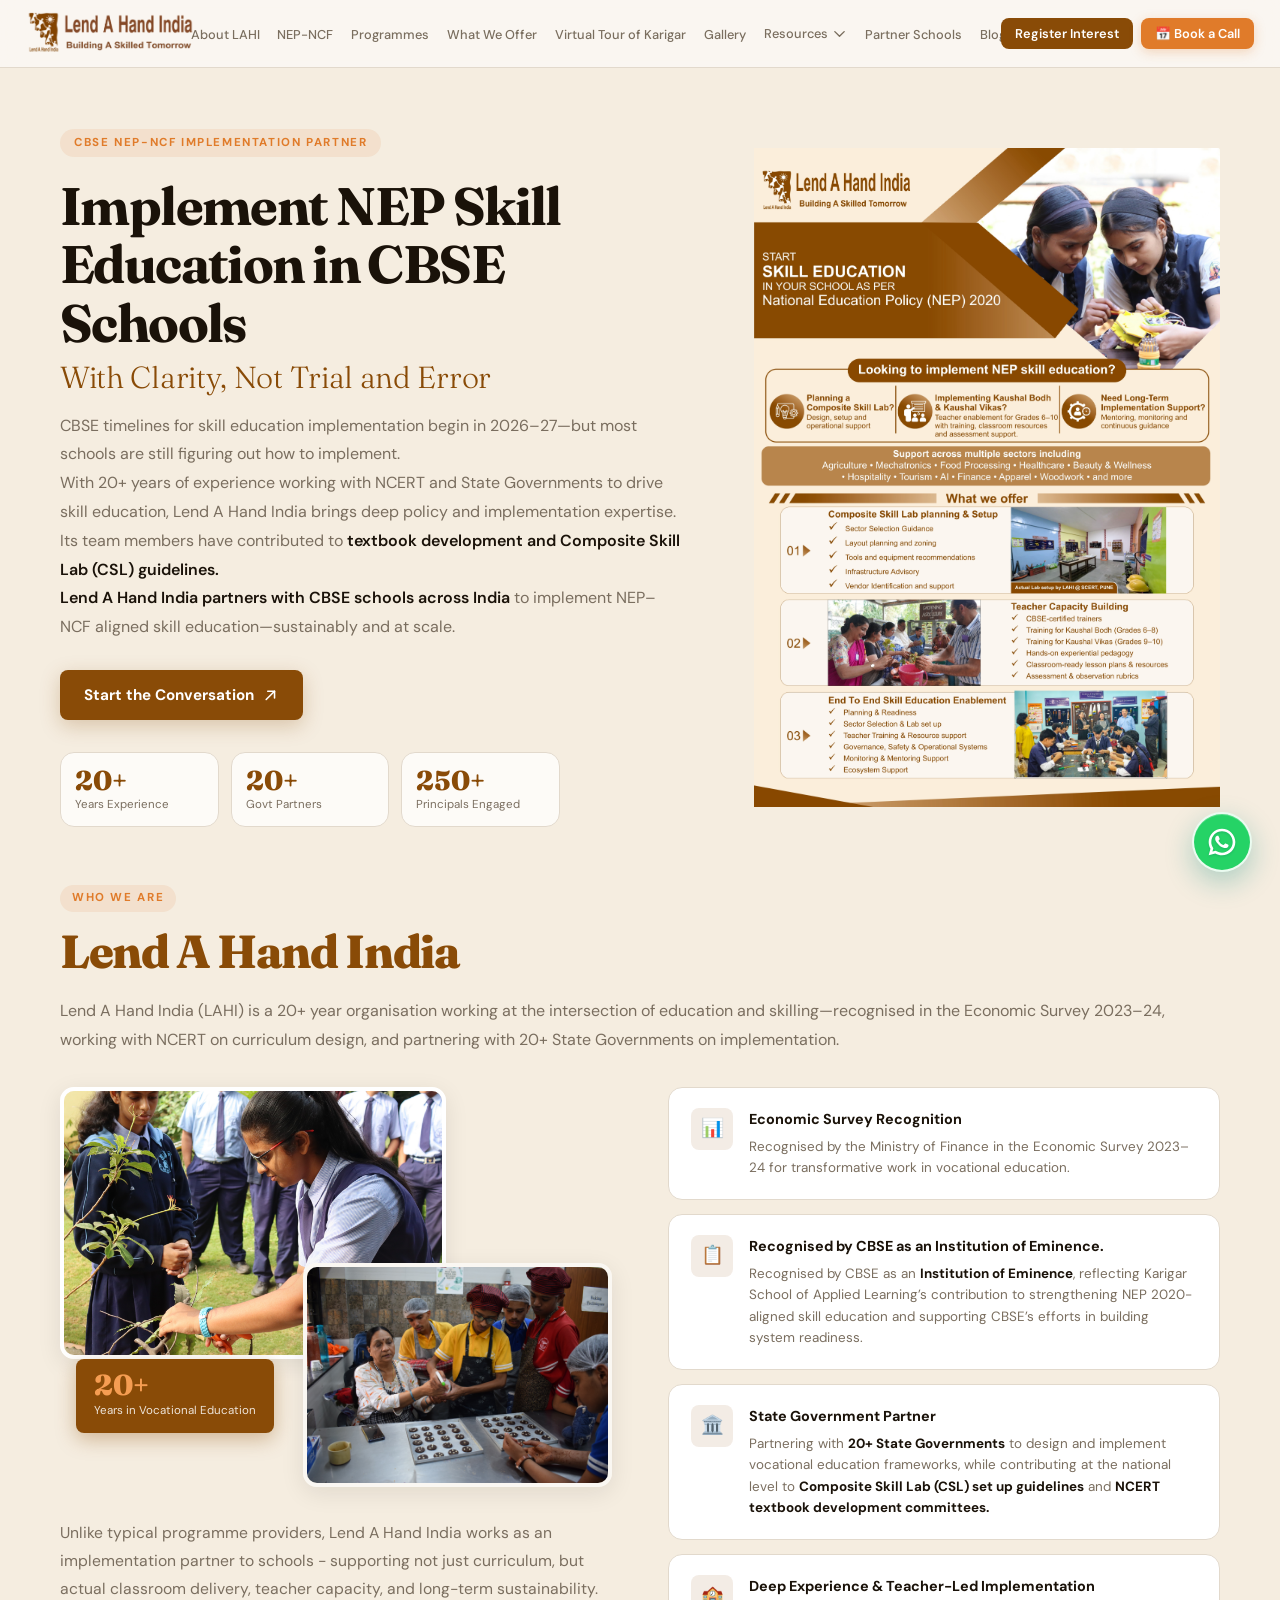
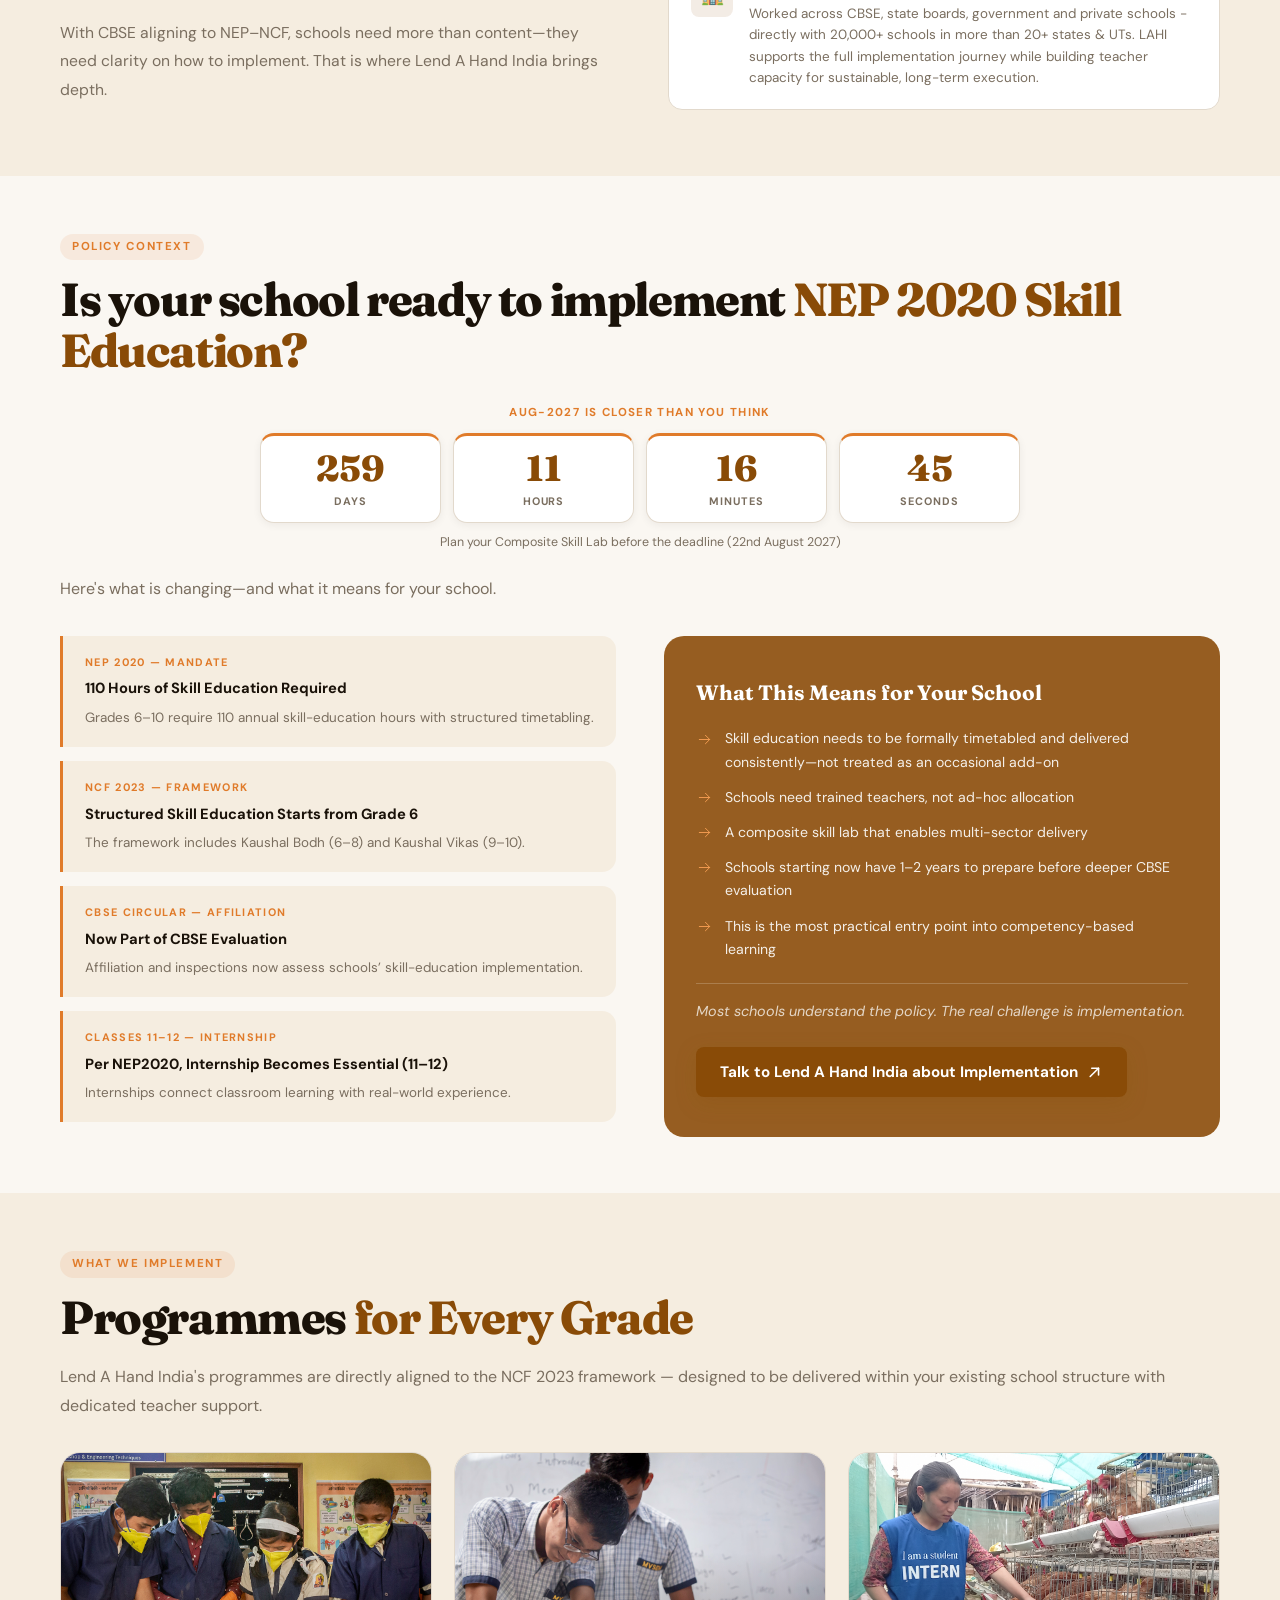
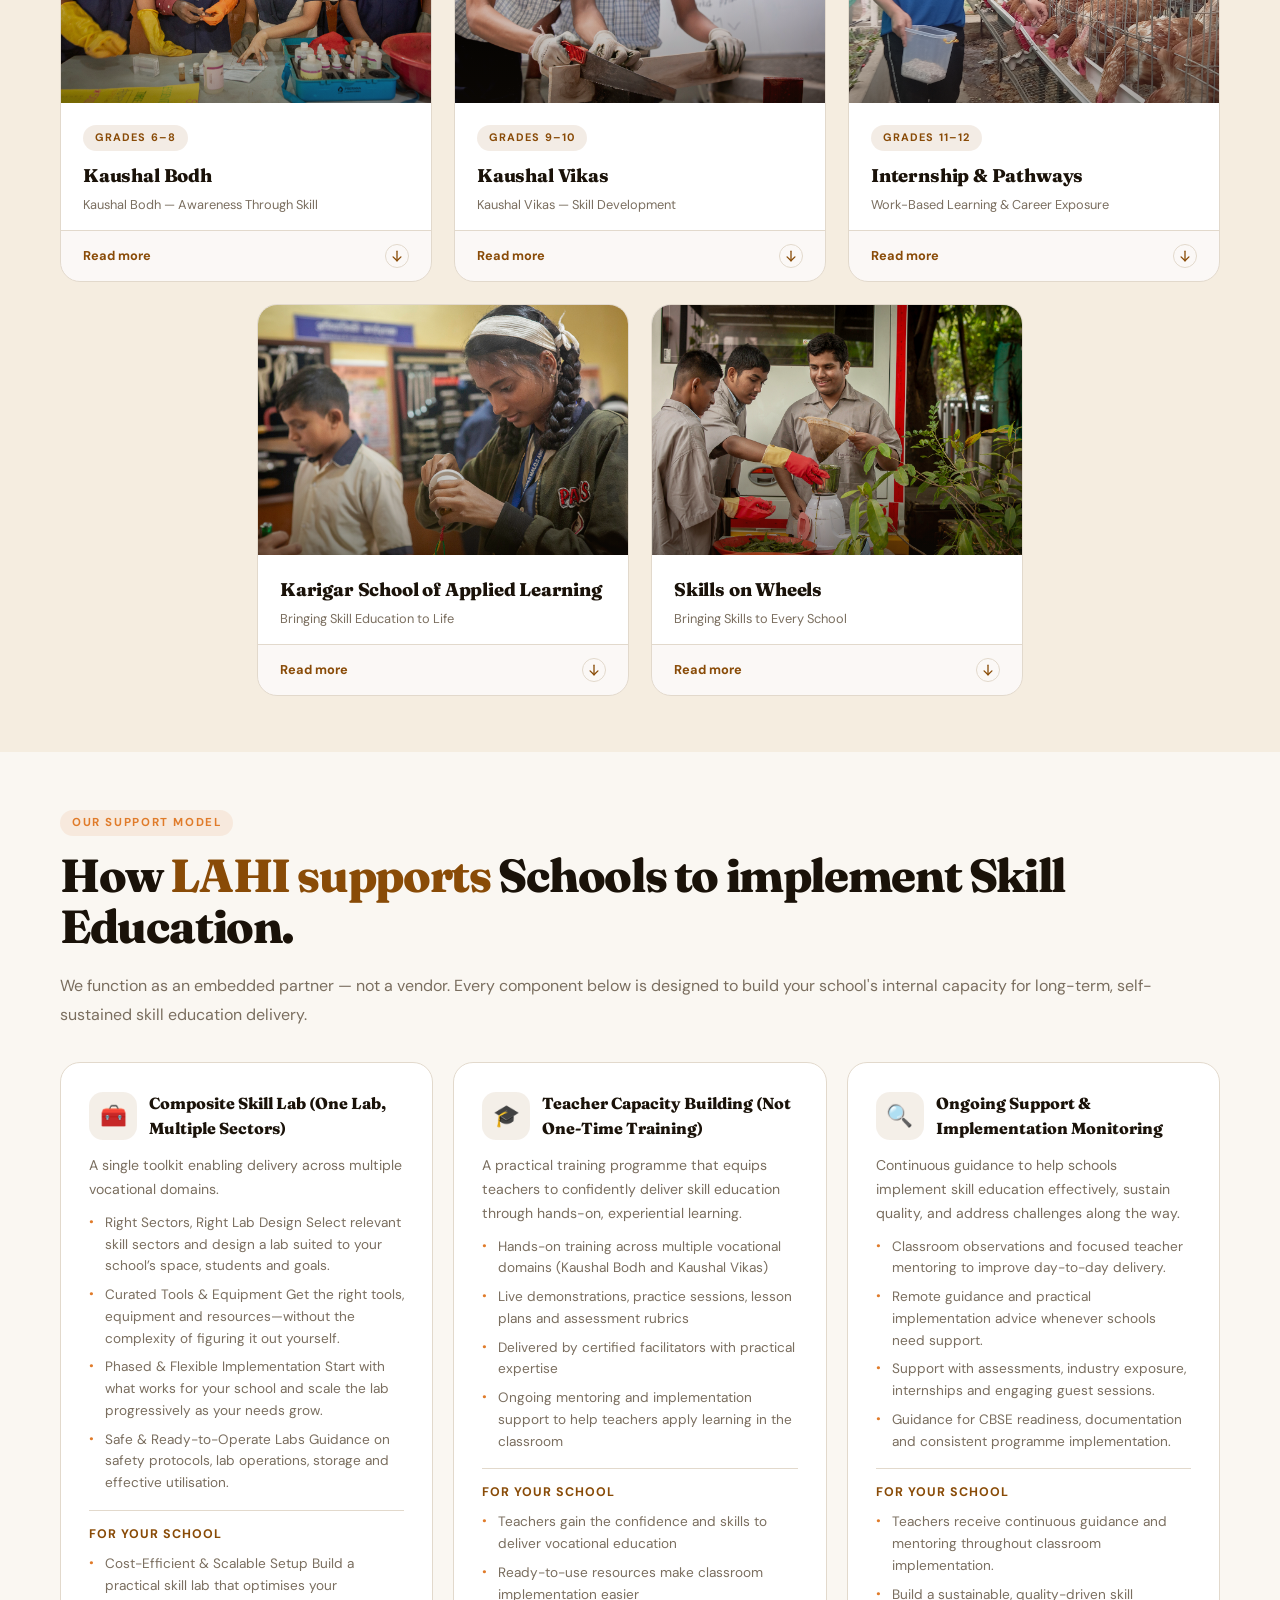
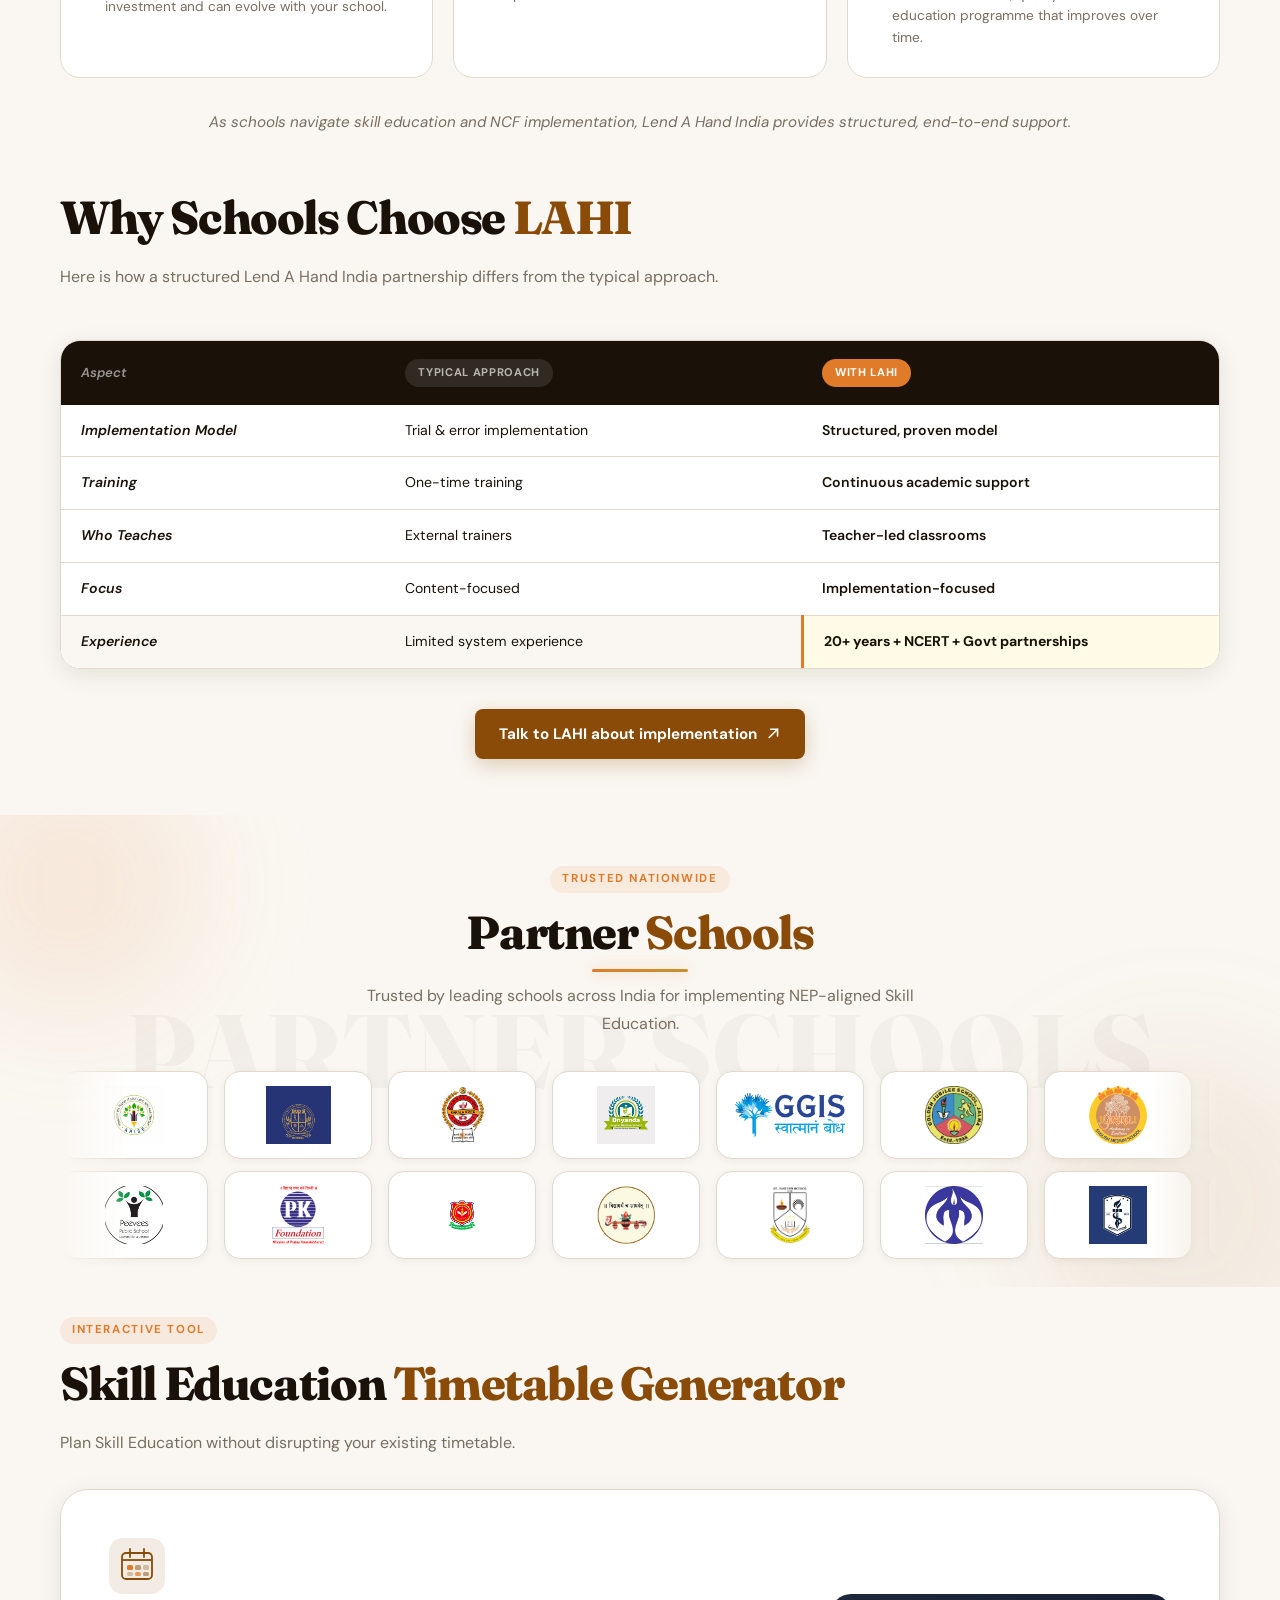
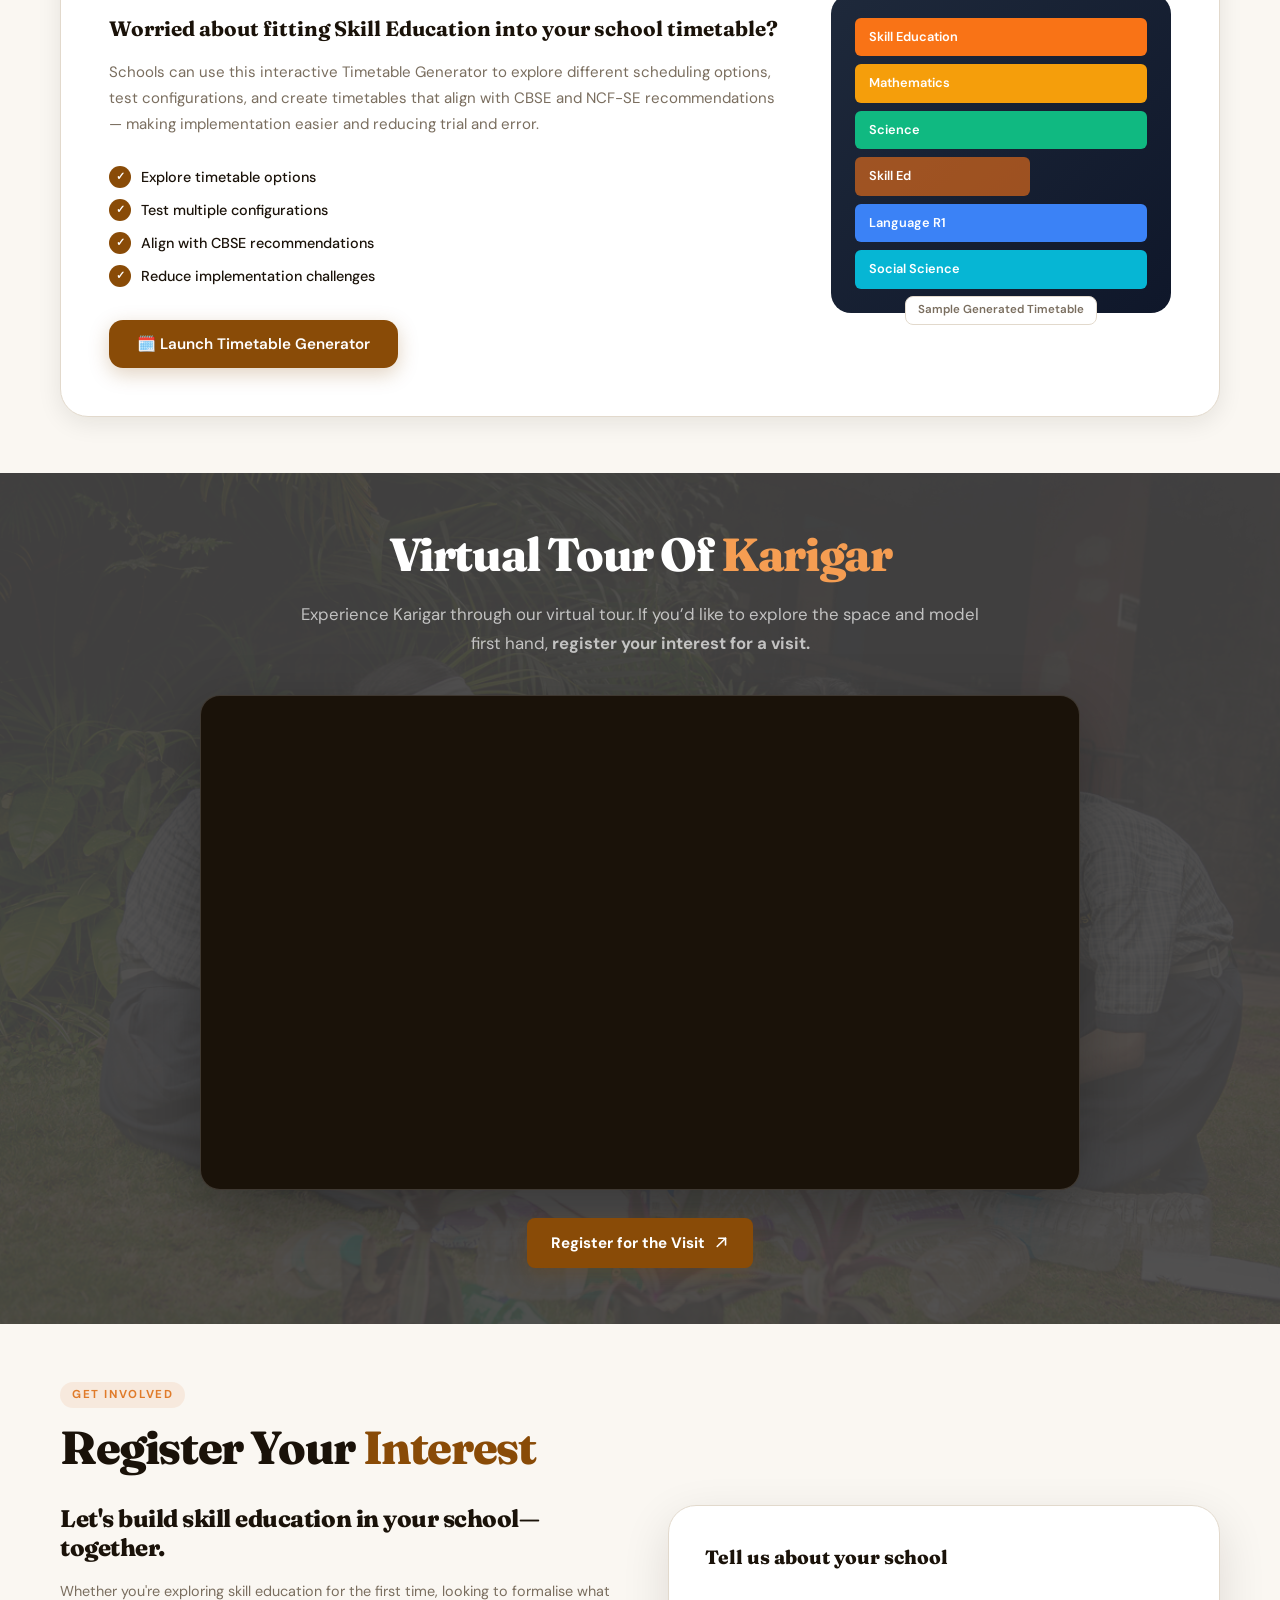
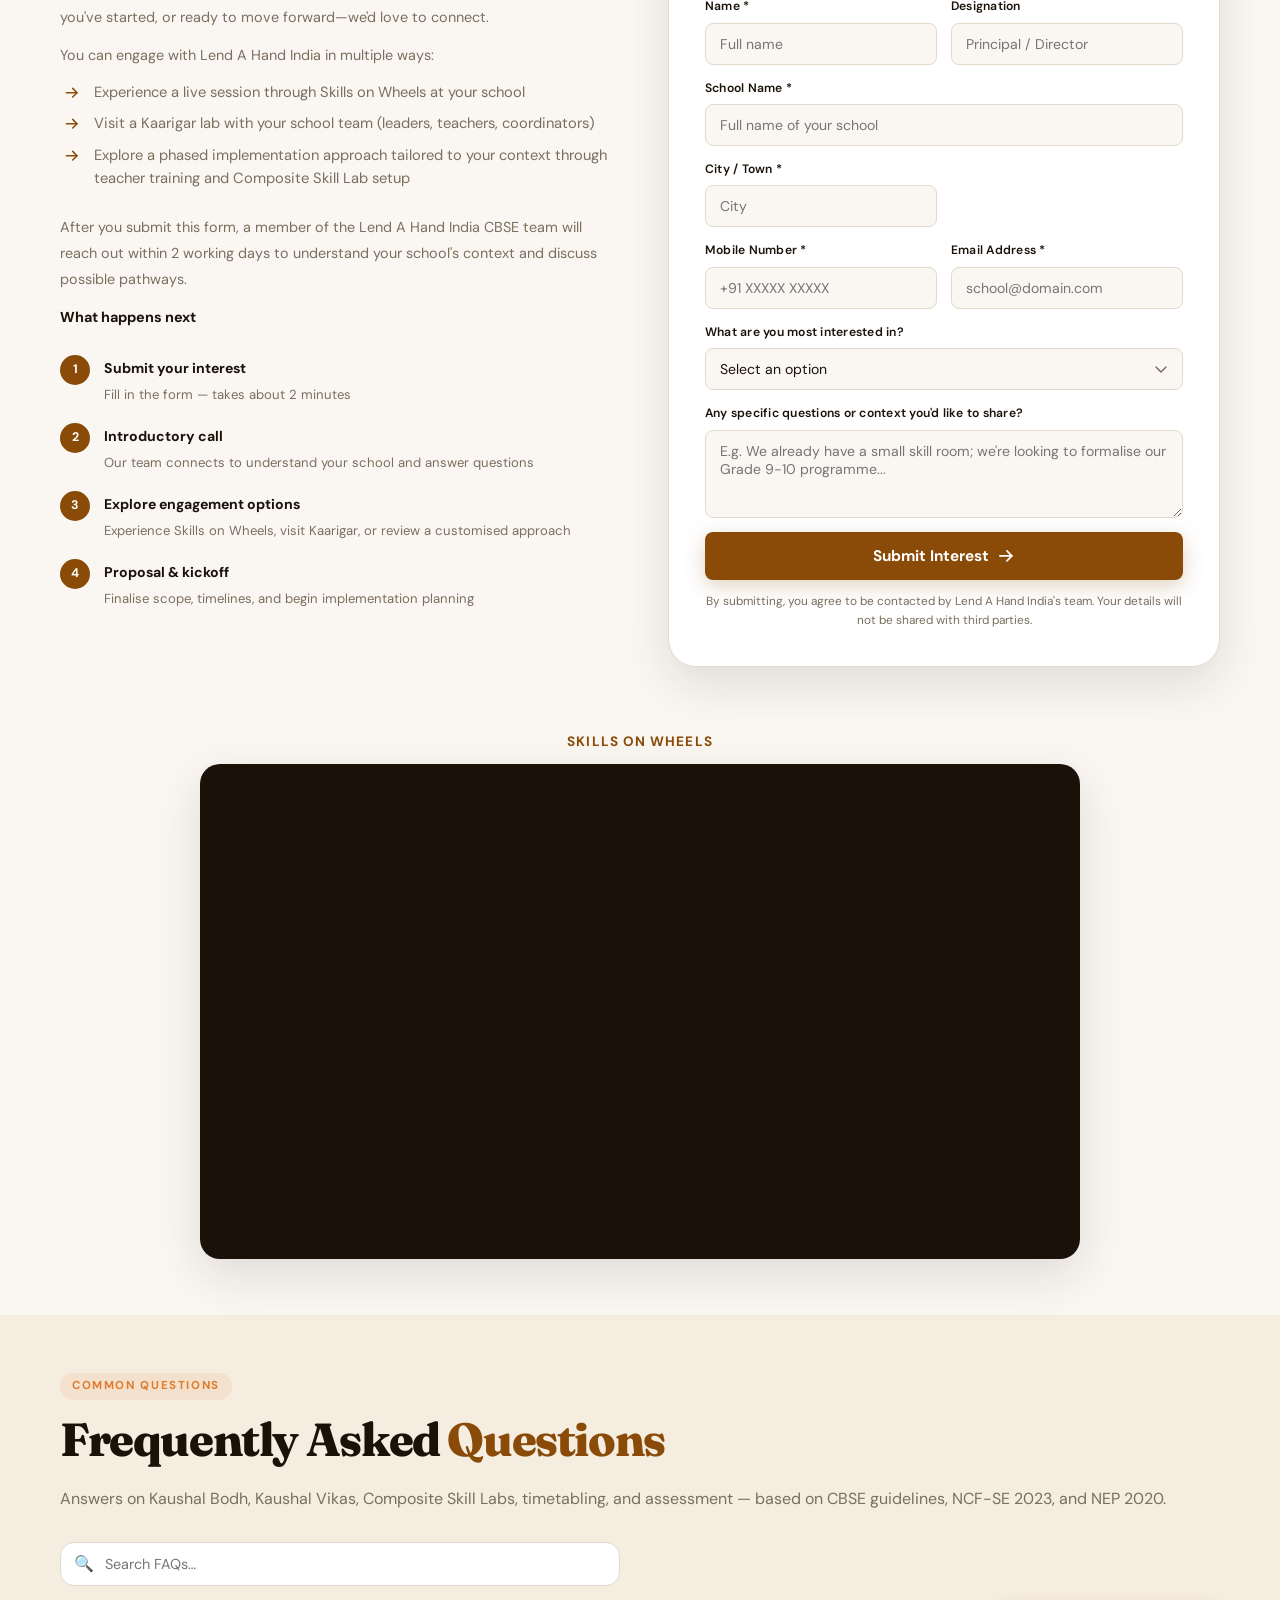
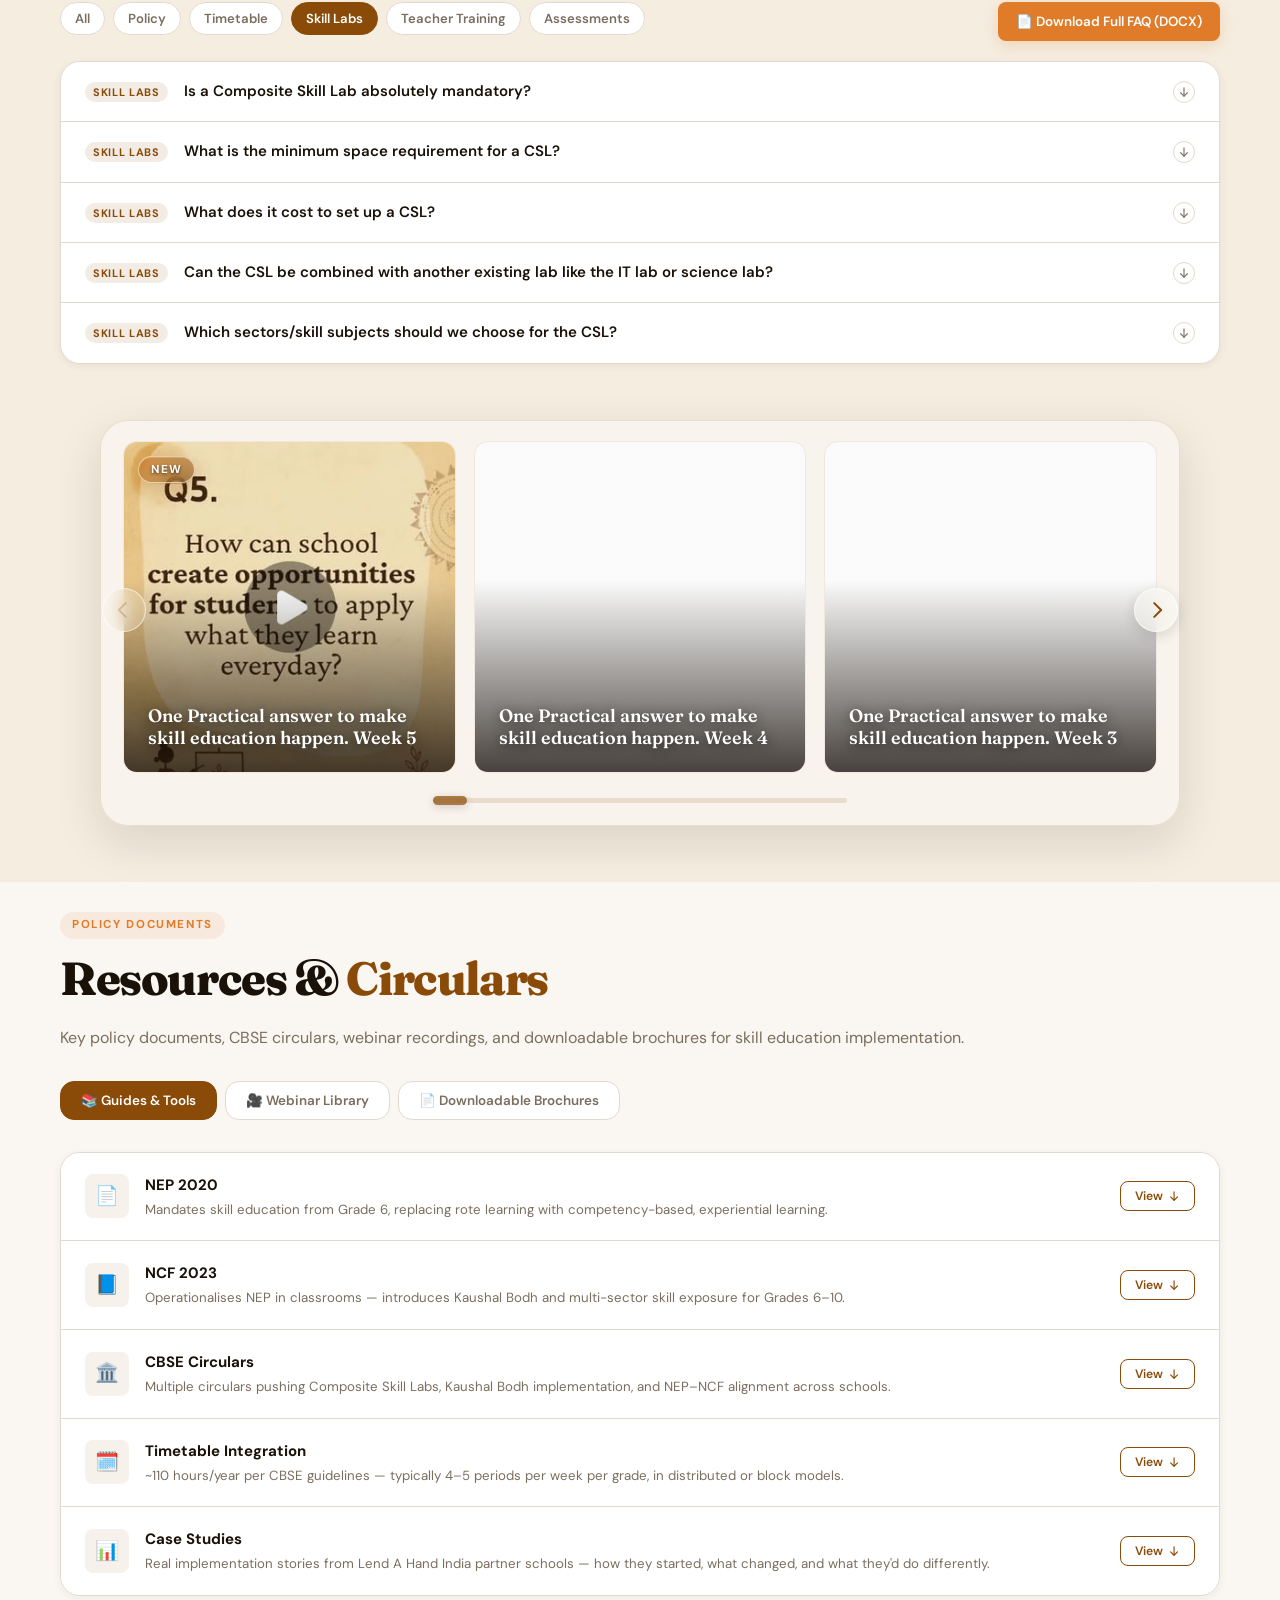
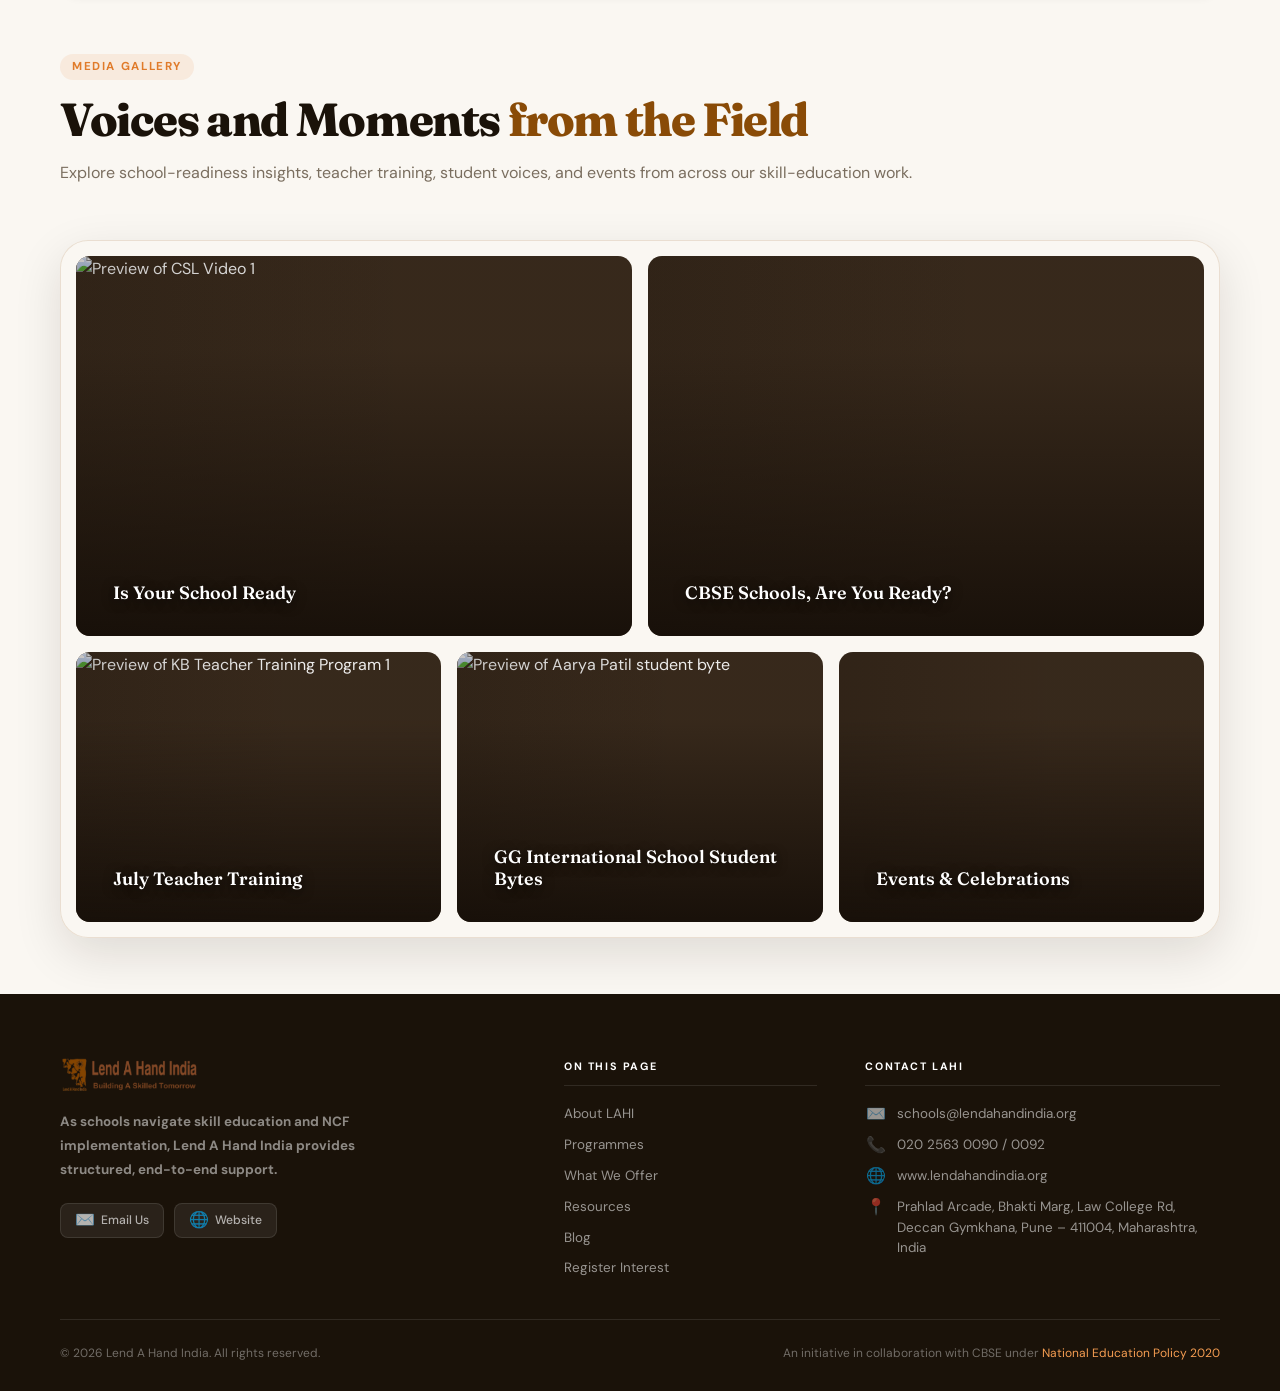
==== commit 489c5b70: "blogs section added" ====
--- a/index.html
+++ b/index.html
@@ -58,6 +58,14 @@
       rel="stylesheet"
     />
     <link rel="stylesheet" href="./styles.css" />
+    <!-- Google Analytics (GA4) -->
+    <script async src="https://www.googletagmanager.com/gtag/js?id=G-2FQH5SQFW0"></script>
+    <script>
+      window.dataLayer = window.dataLayer || [];
+      function gtag() { dataLayer.push(arguments); }
+      gtag('js', new Date());
+      gtag('config', 'G-2FQH5SQFW0');
+    </script>
     <!-- Google Calendar Scheduling Button (lazy-loaded) -->
     <link href="https://calendar.google.com/calendar/scheduling-button-script.css" rel="stylesheet" />
   </head>
@@ -103,19 +111,19 @@
 
     <!-- NAV -->
     <nav>
-      <a href="#" class="nav-logo">
+      <a href="#" class="nav-logo" data-gtag-label="logo_home">
         <img
           src="./assets/logo-lahi.png"
           alt="Lend A Hand India — Building A Skilled Tomorrow"
         />
       </a>
       <ul class="nav-links">
-        <li><a href="#about">About LAHI</a></li>
-        <li><a href="#policy">NEP-NCF</a></li>
-        <li><a href="#programmes">Programmes</a></li>
-        <li><a href="#provides">What We Offer</a></li>
-        <li><a href="#visit">Virtual Tour of Karigar</a></li>
-        <li><a href="#gallery-mosaic">Gallery</a></li>
+        <li><a href="#about" data-gtag-label="about_lahi_nav_desktop">About LAHI</a></li>
+        <li><a href="#policy" data-gtag-label="nep_ncf_nav_desktop">NEP-NCF</a></li>
+        <li><a href="#programmes" data-gtag-label="programmes_nav_desktop">Programmes</a></li>
+        <li><a href="#provides" data-gtag-label="what_we_offer_nav_desktop">What We Offer</a></li>
+        <li><a href="#visit" data-gtag-label="virtual_tour_nav_desktop">Virtual Tour of Karigar</a></li>
+        <li><a href="#gallery-mosaic" data-gtag-label="gallery_nav_desktop">Gallery</a></li>
         <li class="dropdown" id="resources-dropdown">
           <button
             class="dropdown-toggle"
@@ -136,10 +144,10 @@
         <li><a href="./blog/">Blog</a></li>
       </ul>
       <div class="nav-ctas">
-        <a href="#register" class="nav-cta">Register Interest</a>
+        <a href="#register" class="nav-cta" data-gtag-label="register_interest_nav_desktop">Register Interest</a>
         <a href="https://calendar.app.google/NGyU42gqyEWC4U678" target="_blank" rel="noopener" class="nav-cta nav-cta-book">📅 Book a Call</a>
       </div>
-      <a href="#register-form" class="nav-cta mobile-header-cta">Register Interest</a>
+      <a href="#register-form" class="nav-cta mobile-header-cta" data-gtag-label="register_interest_mobile_header">Register Interest</a>
       <button class="nav-hamburger" id="hamburger" aria-label="Open menu" aria-expanded="false" aria-controls="mobile-nav">
         <span></span><span></span><span></span>
       </button>
@@ -147,7 +155,7 @@
 
     <!-- MOBILE NAV OVERLAY -->
     <div class="mobile-nav-overlay" id="mobile-nav">
-      <a href="#about" class="mobile-nav-link">About LAHI</a>
+      <a href="#about" class="mobile-nav-link" data-gtag-label="about_lahi_mobile">About LAHI</a>
       <a href="#policy" class="mobile-nav-link">NEP-NCF</a>
       <a href="#programmes" class="mobile-nav-link">Programmes</a>
       <a href="#provides" class="mobile-nav-link">What We Offer</a>
@@ -1802,9 +1810,9 @@
 
         <!-- Resource Tabs -->
         <div class="res-tabs reveal" role="tablist" aria-label="Resource categories">
-          <button class="res-tab active" data-tab="guides" onclick="switchResTab(this)" role="tab" aria-selected="true">📚 Guides &amp; Tools</button>
-          <button class="res-tab" data-tab="webinars" onclick="switchResTab(this)" role="tab" aria-selected="false">🎥 Webinar Library</button>
-          <button class="res-tab" data-tab="brochures" onclick="switchResTab(this)" role="tab" aria-selected="false">📄 Downloadable Brochures</button>
+          <button class="res-tab active" data-tab="guides" data-gtag-label="resource_tab_guides" onclick="switchResTab(this)" role="tab" aria-selected="true">📚 Guides &amp; Tools</button>
+          <button class="res-tab" data-tab="webinars" data-gtag-label="resource_tab_webinars" onclick="switchResTab(this)" role="tab" aria-selected="false">🎥 Webinar Library</button>
+          <button class="res-tab" data-tab="brochures" data-gtag-label="resource_tab_brochures" onclick="switchResTab(this)" role="tab" aria-selected="false">📄 Downloadable Brochures</button>
         </div>
 
         <!-- ─────────────────────────────────────────────────────────
@@ -2018,7 +2026,7 @@
           <div class="footer-col">
             <h4>On This Page</h4>
             <ul>
-              <li><a href="#about">About LAHI</a></li>
+              <li><a href="#about" data-gtag-label="about_lahi_footer">About LAHI</a></li>
               <!-- <li><a href="#policy">NEP-NCF Context</a></li> -->
               <li><a href="#programmes">Programmes</a></li>
               <li><a href="#provides">What We Offer</a></li>
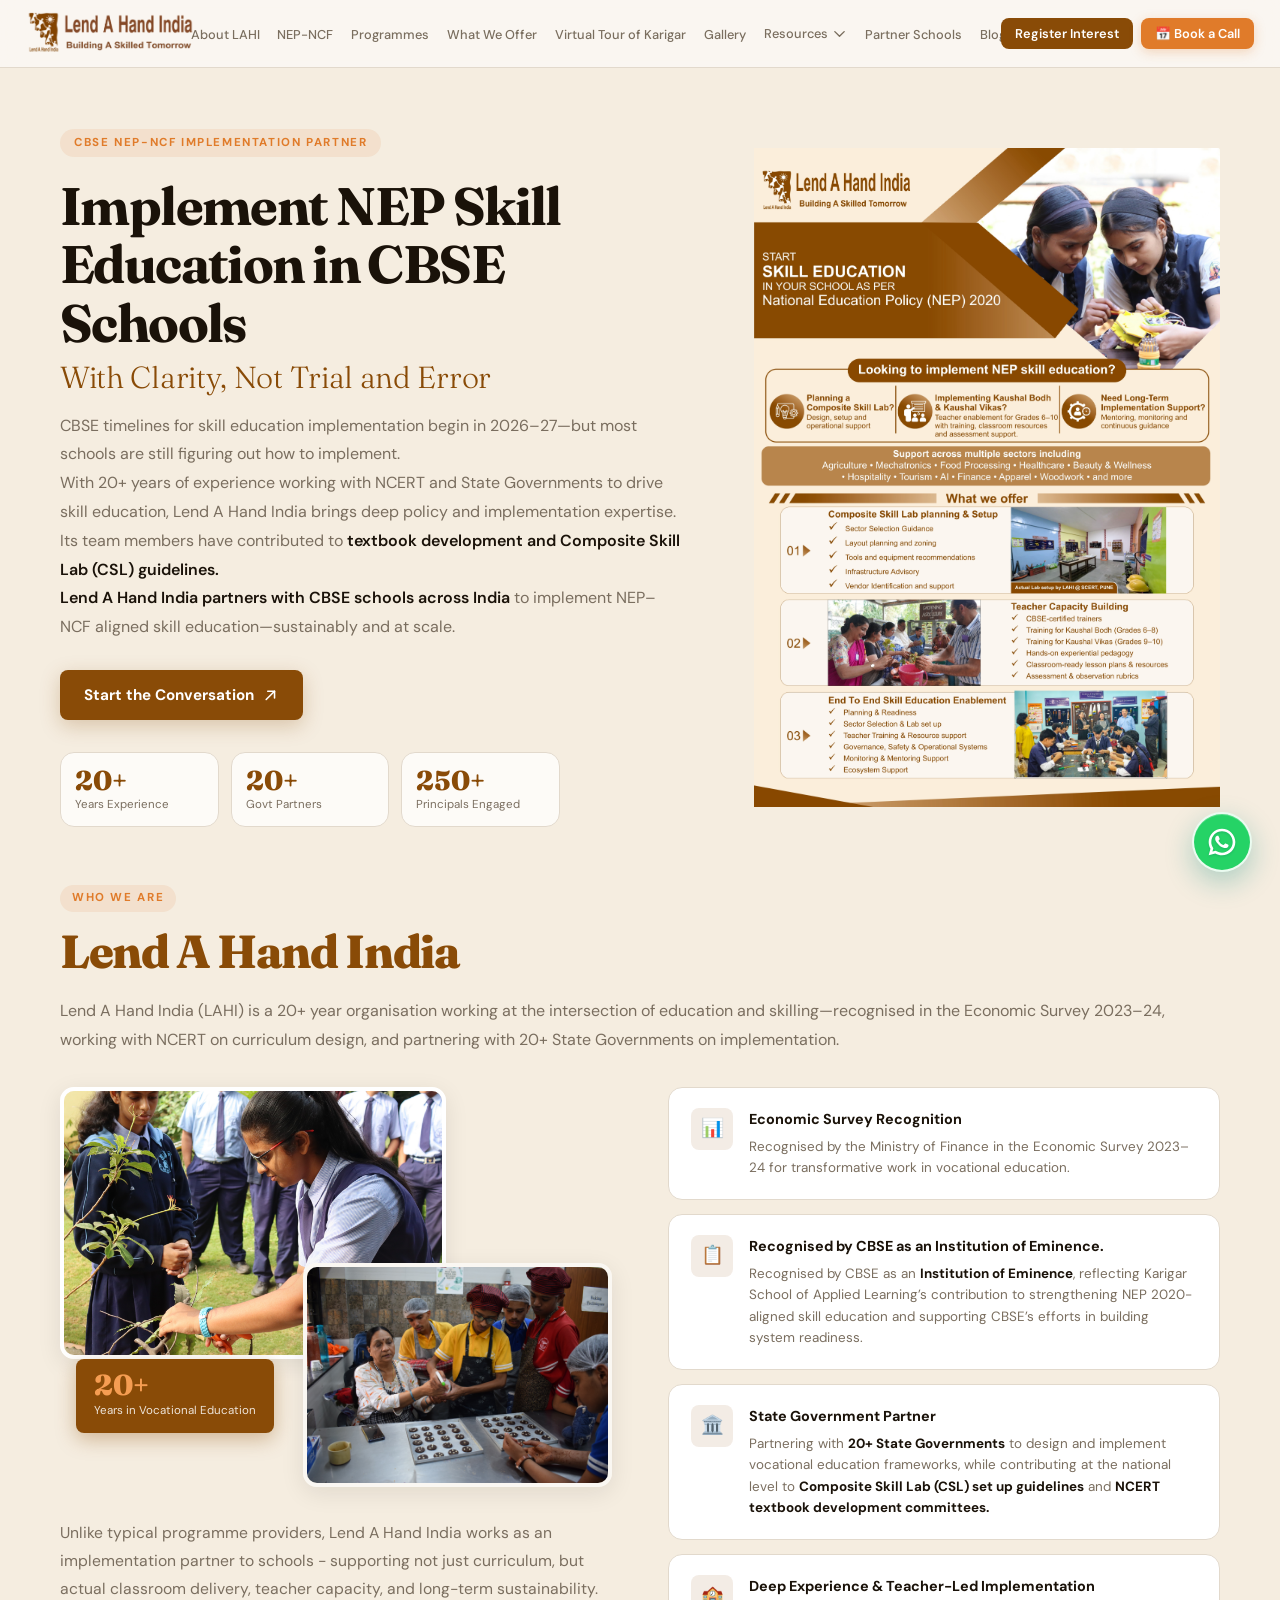
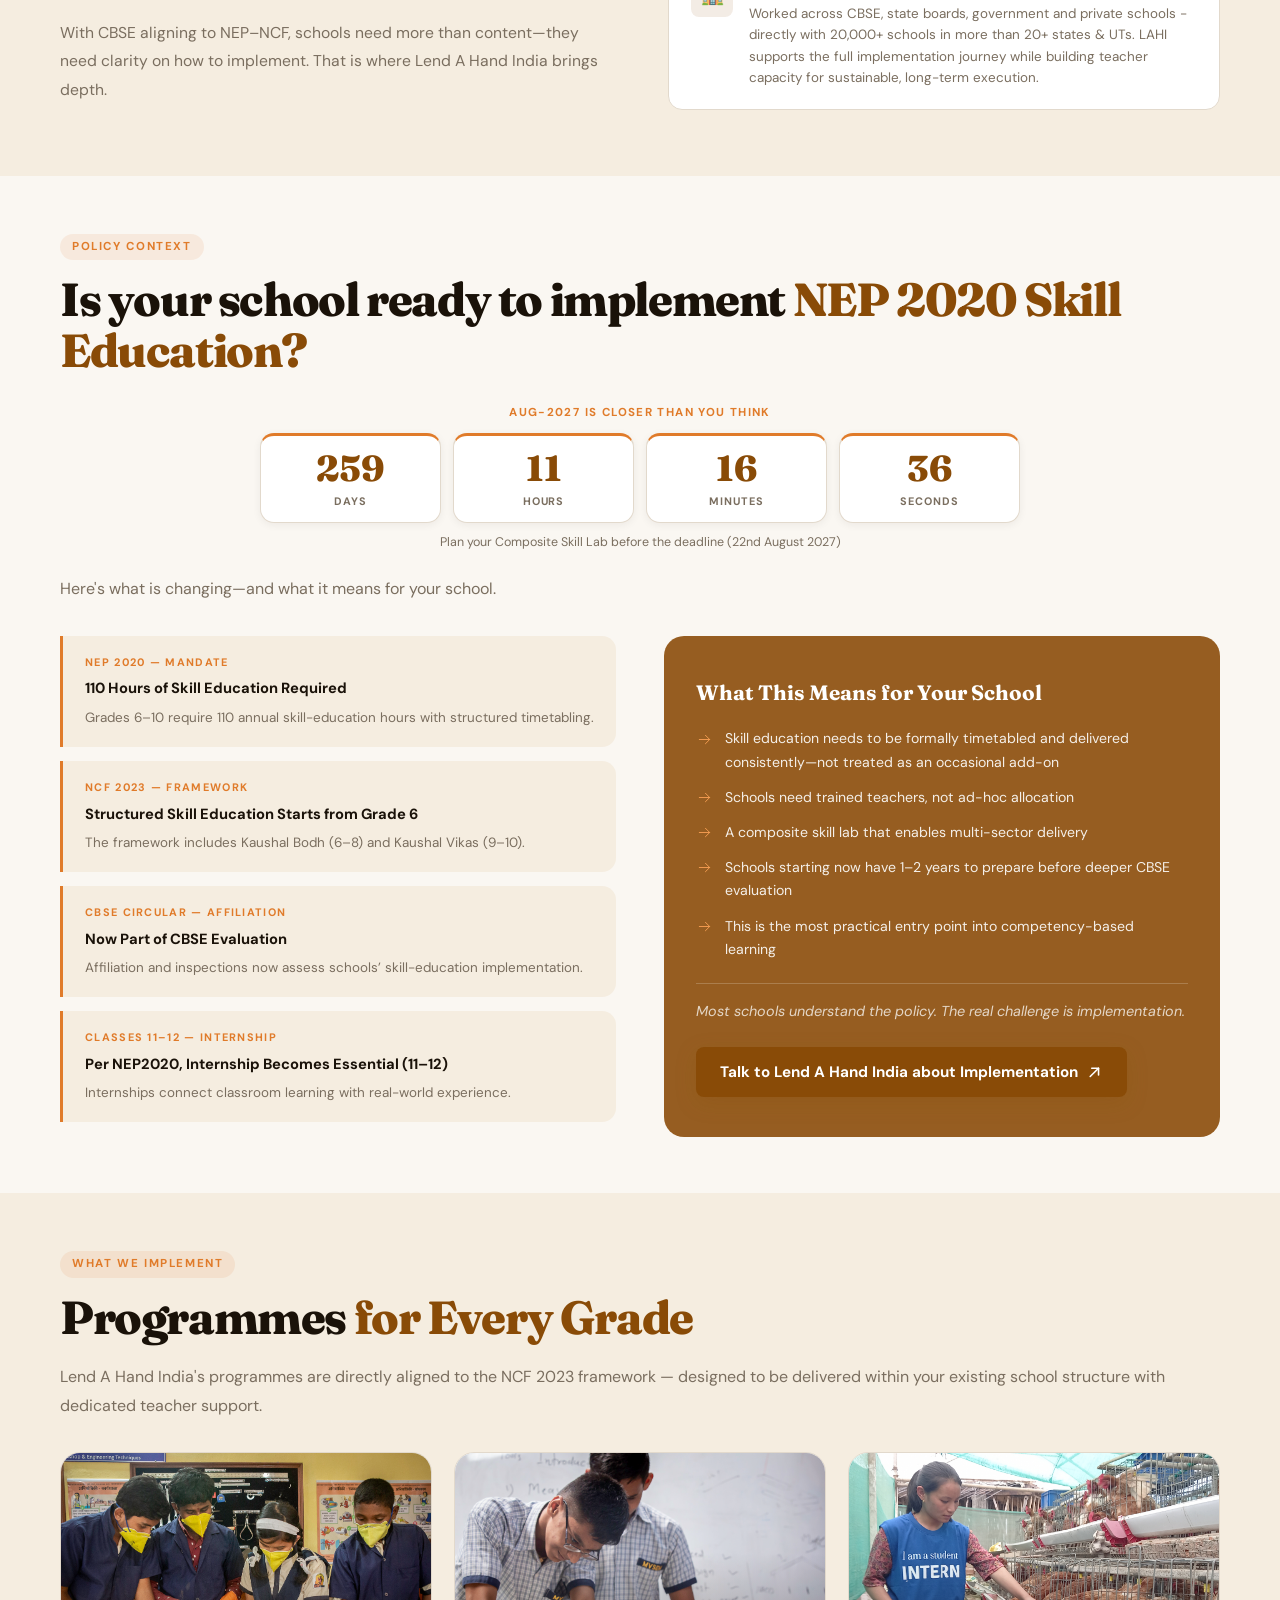
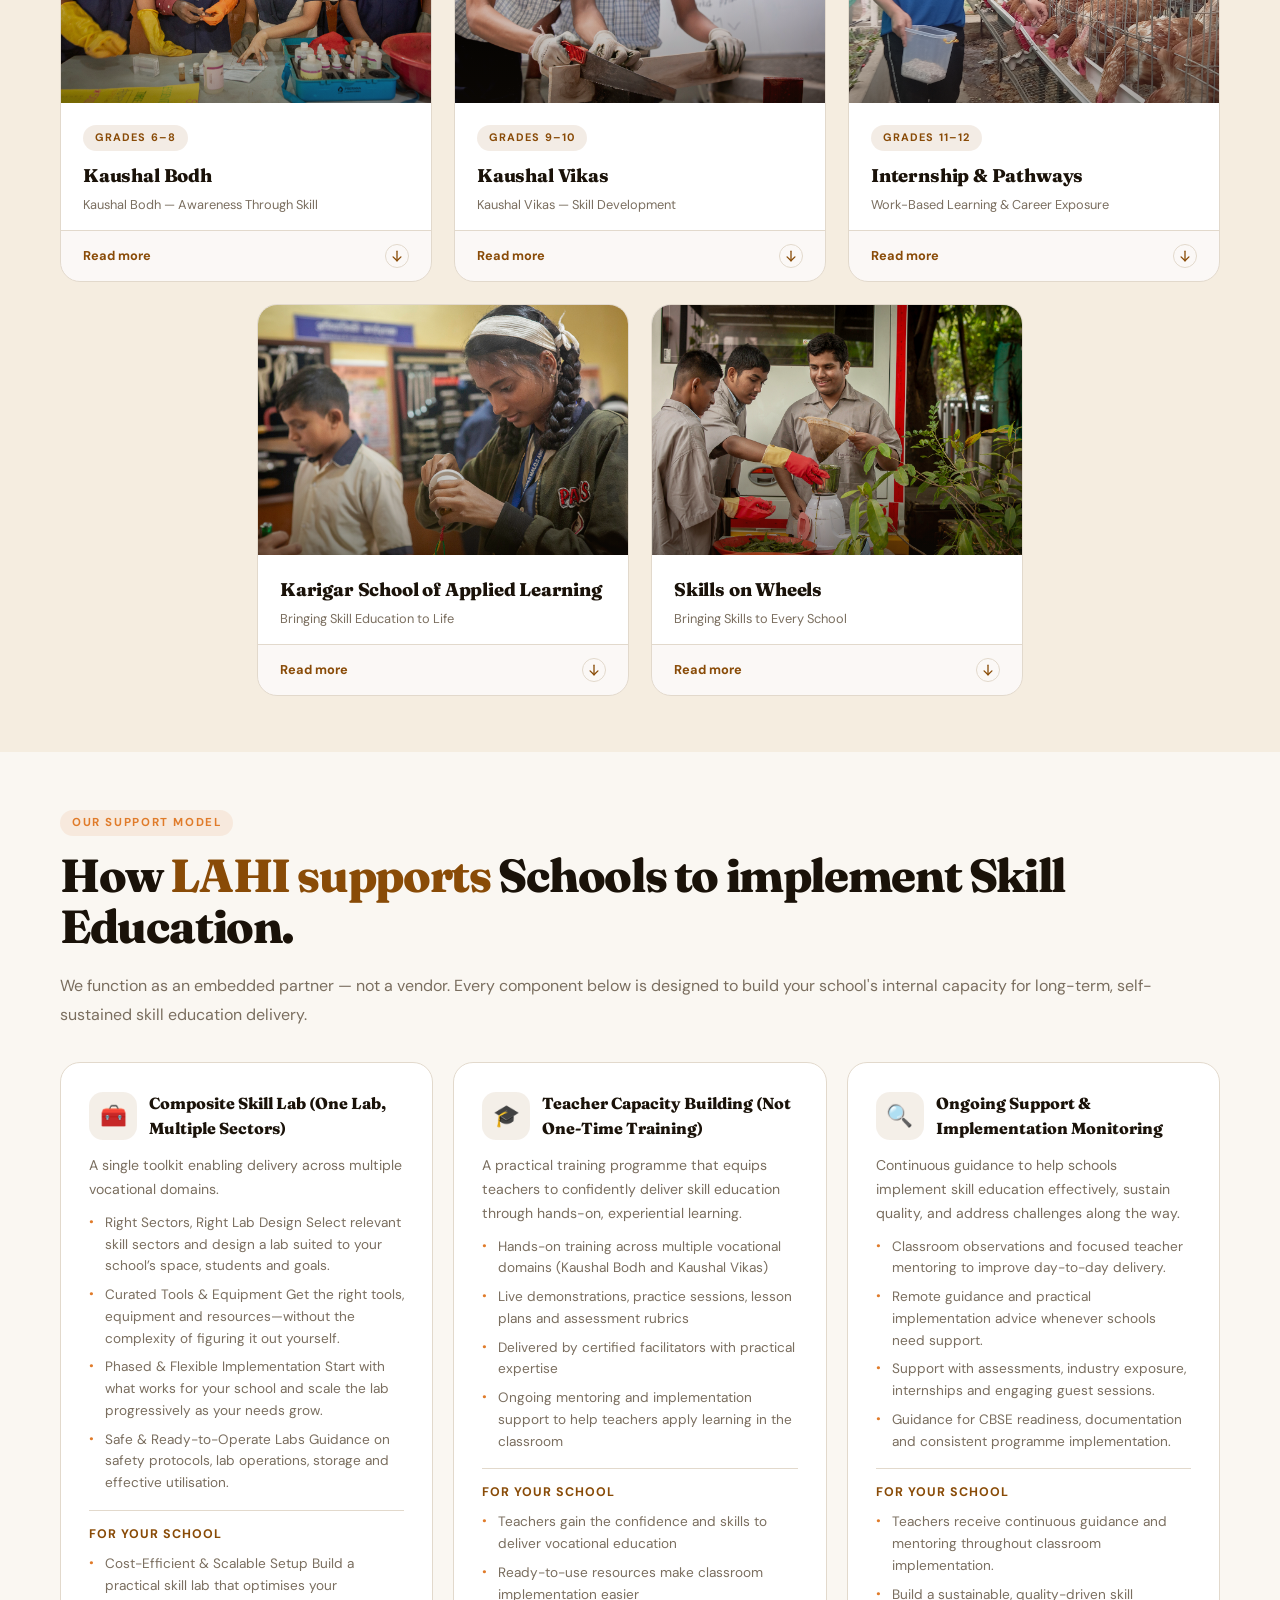
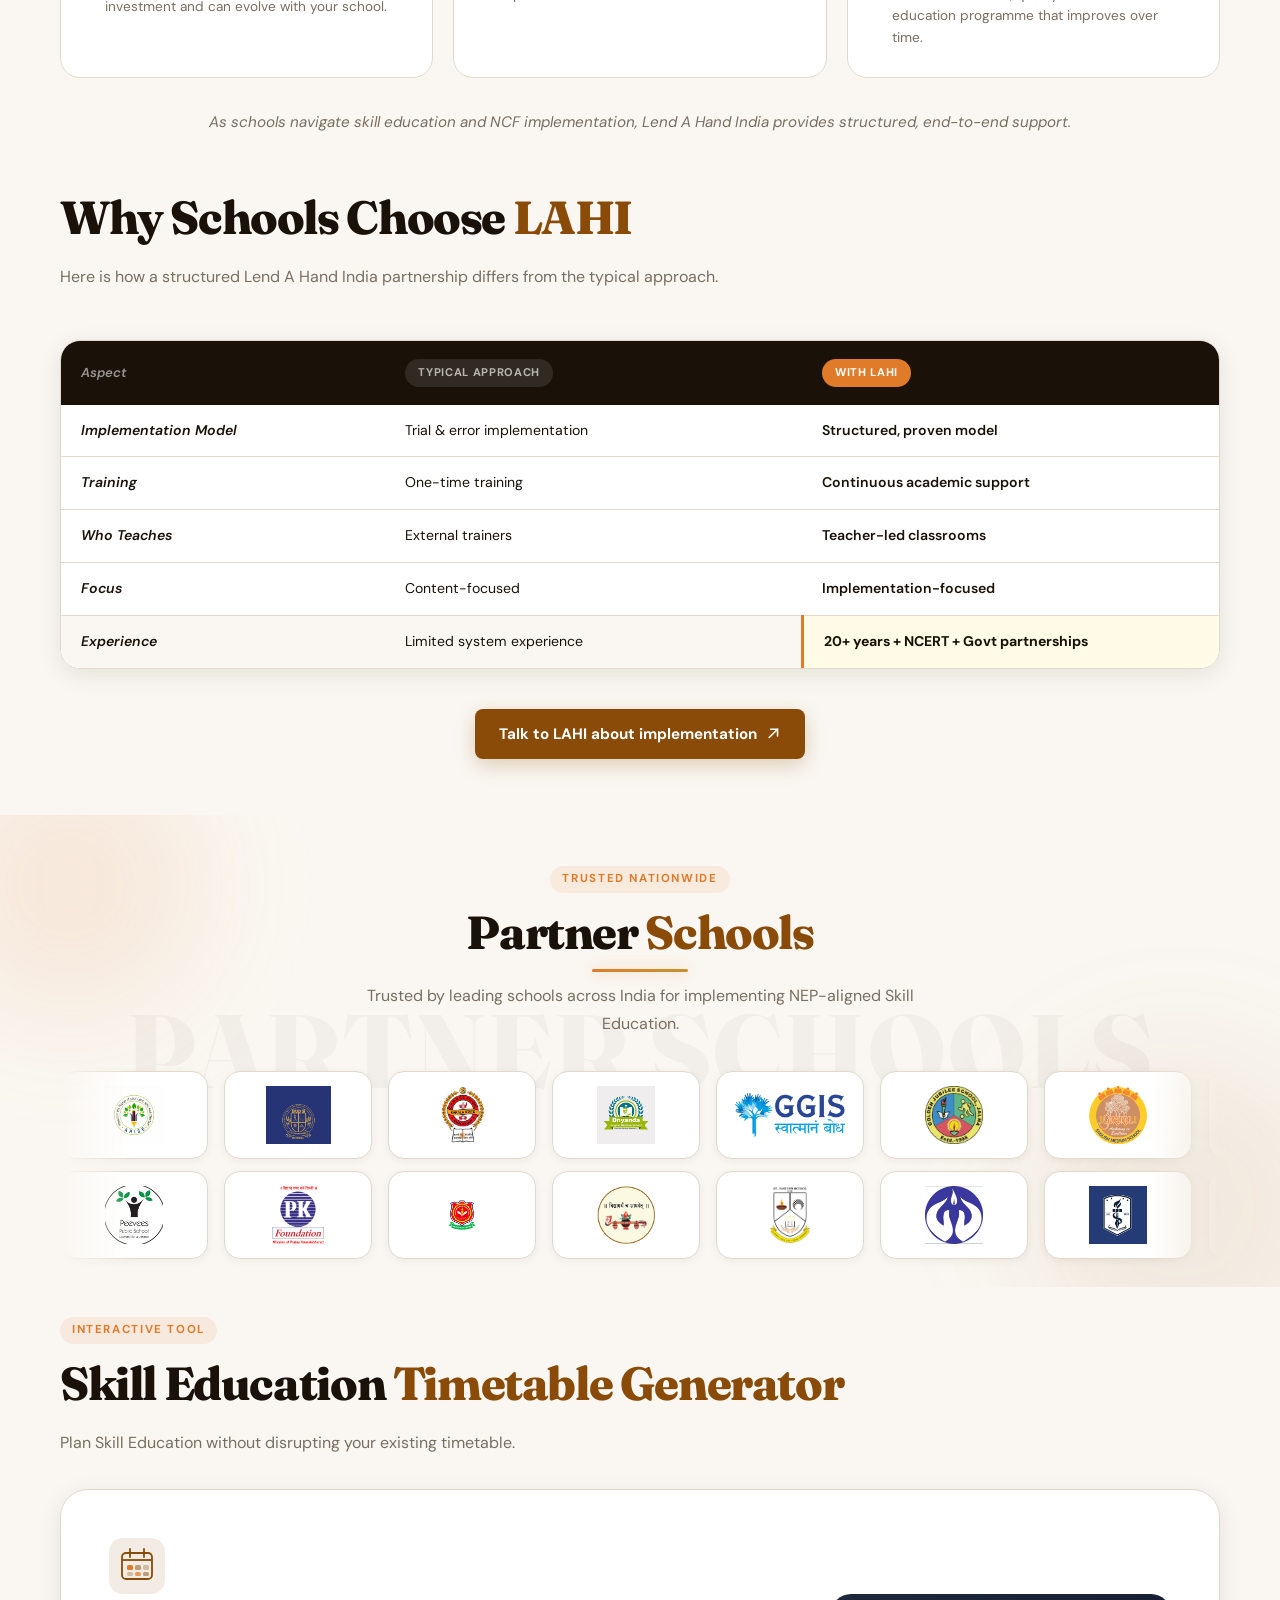
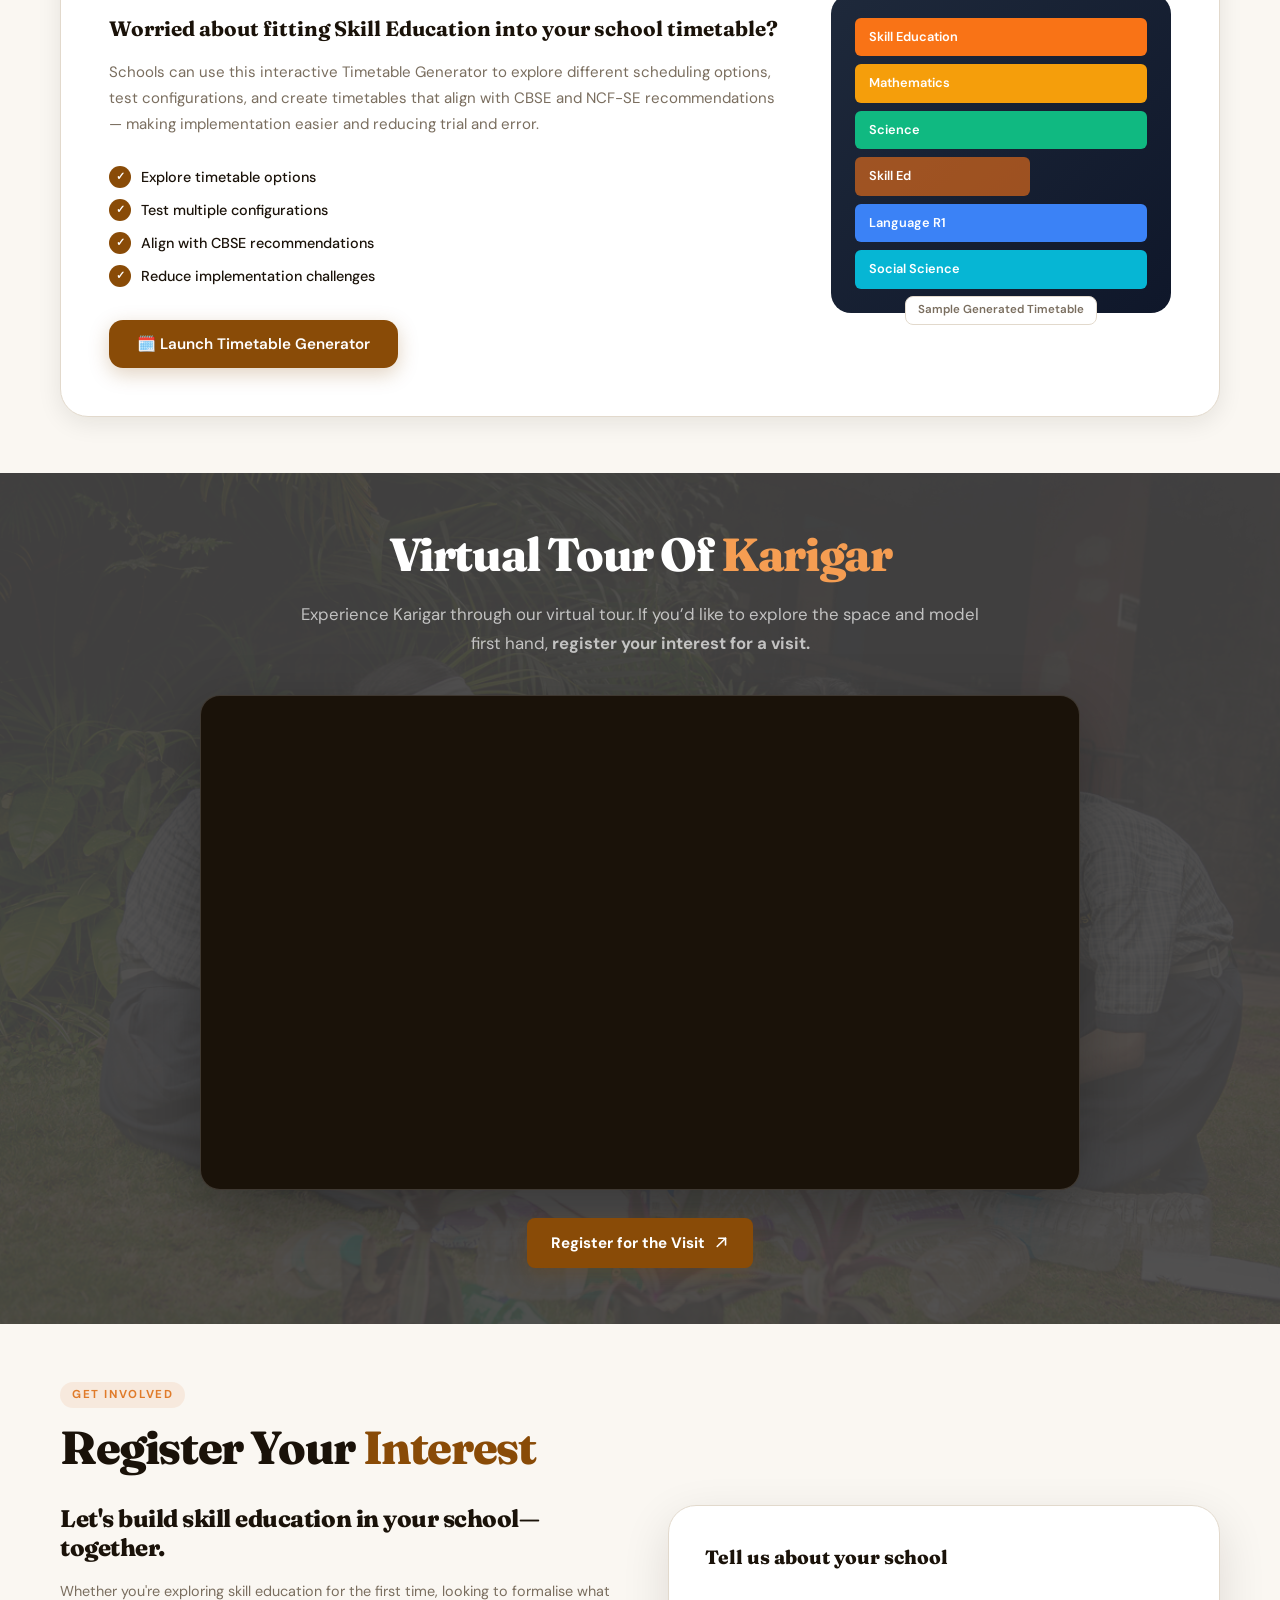
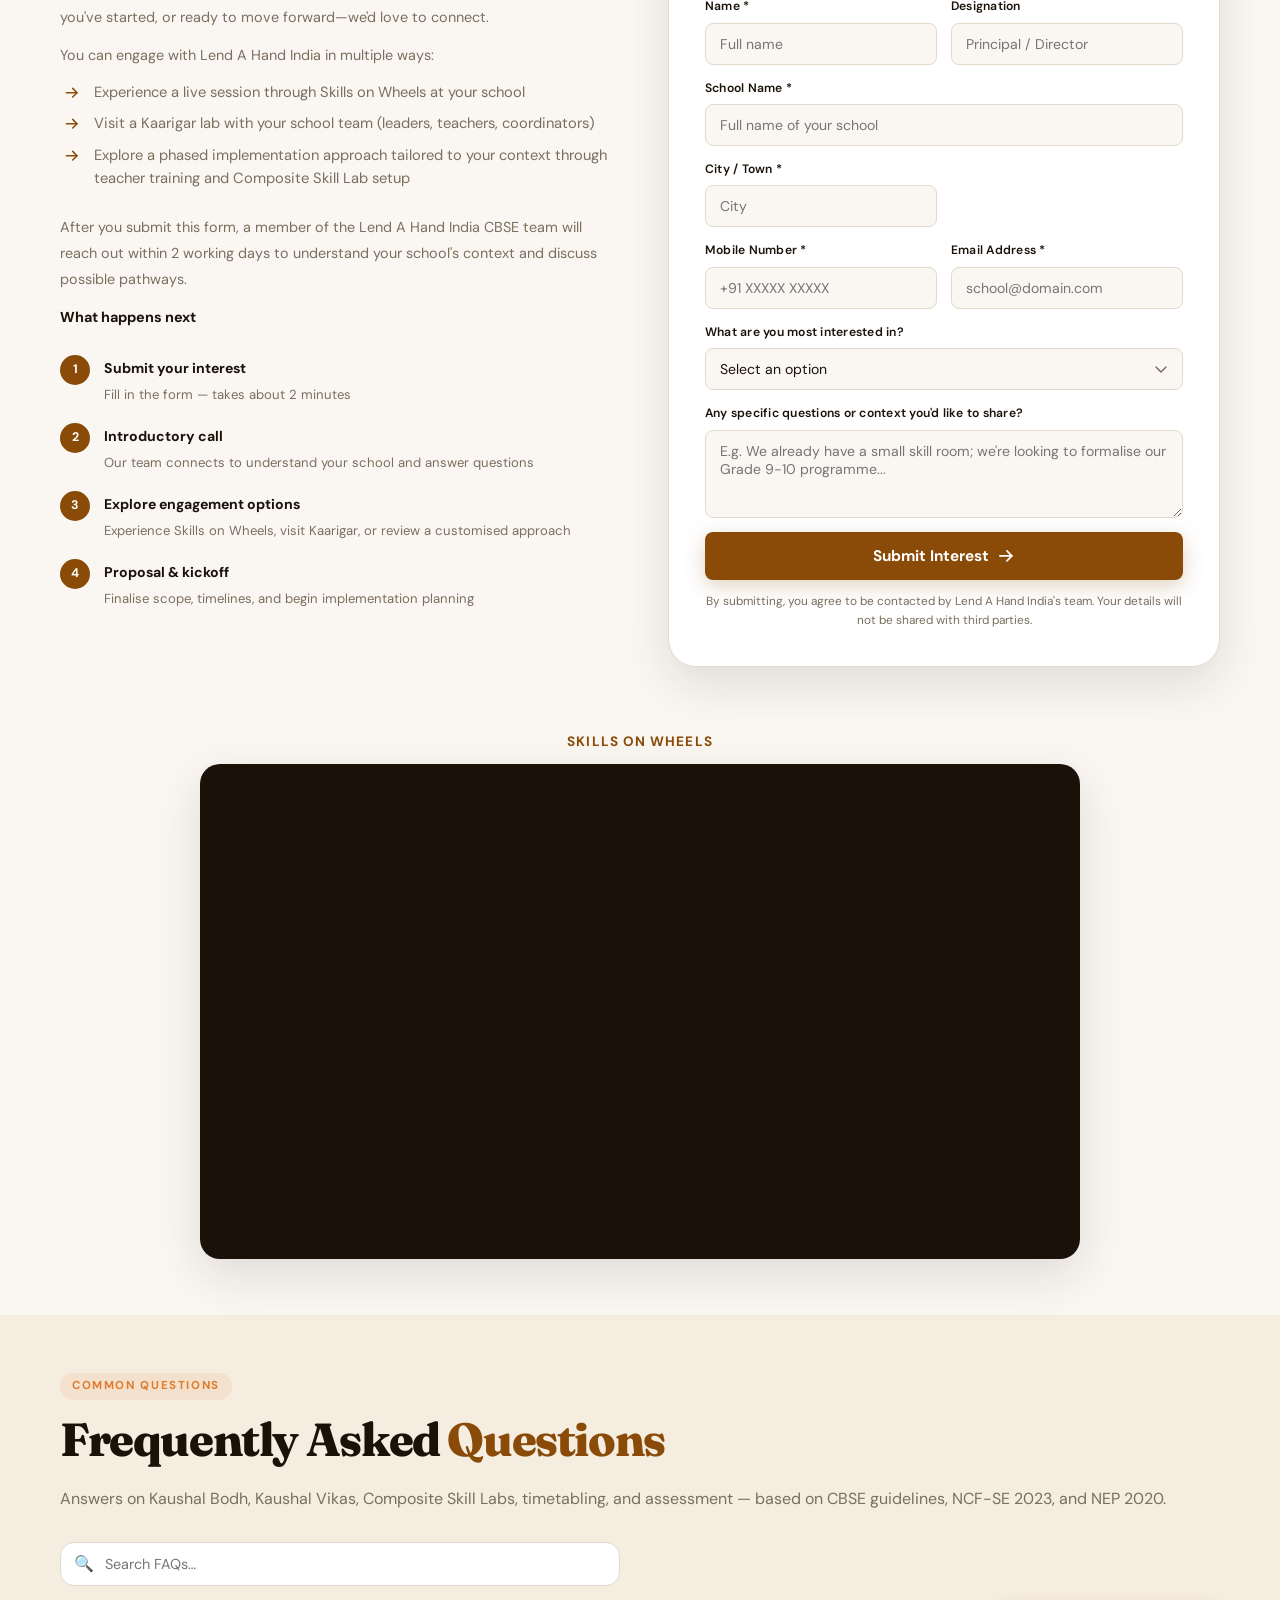
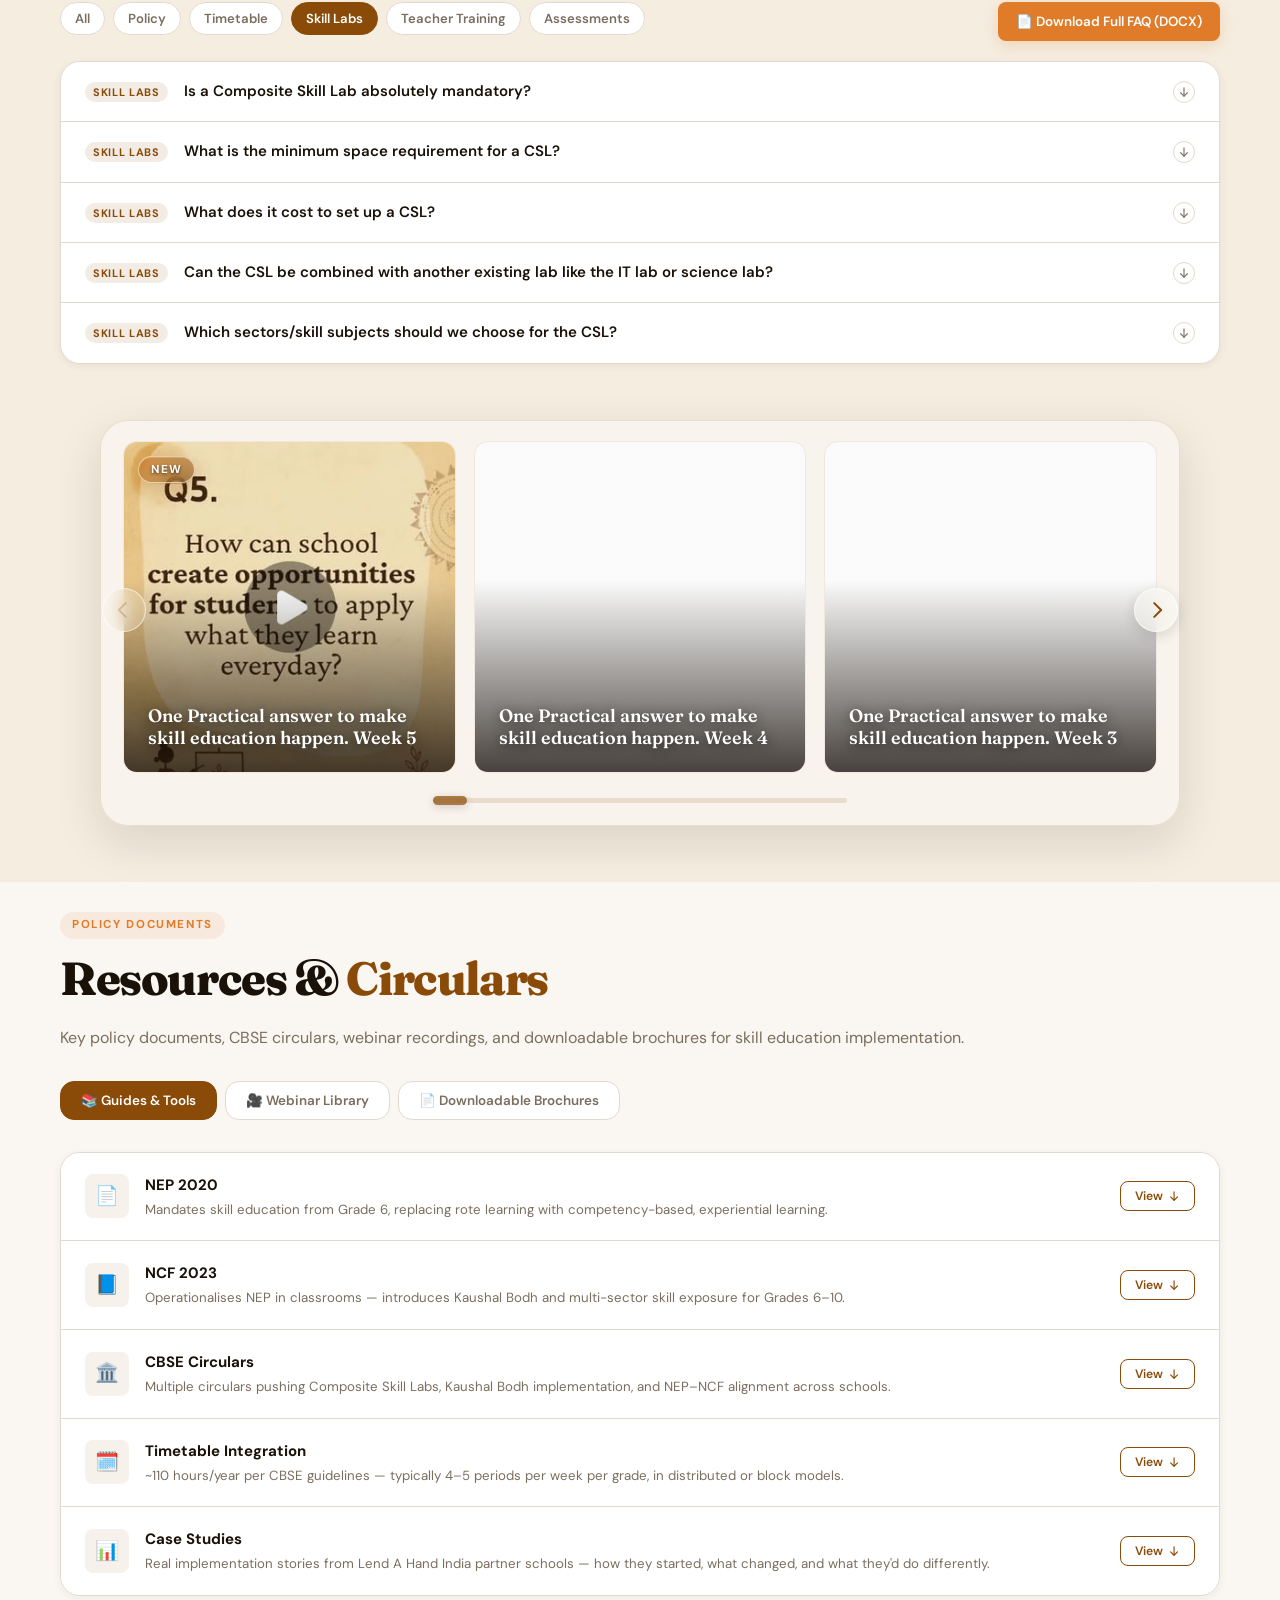
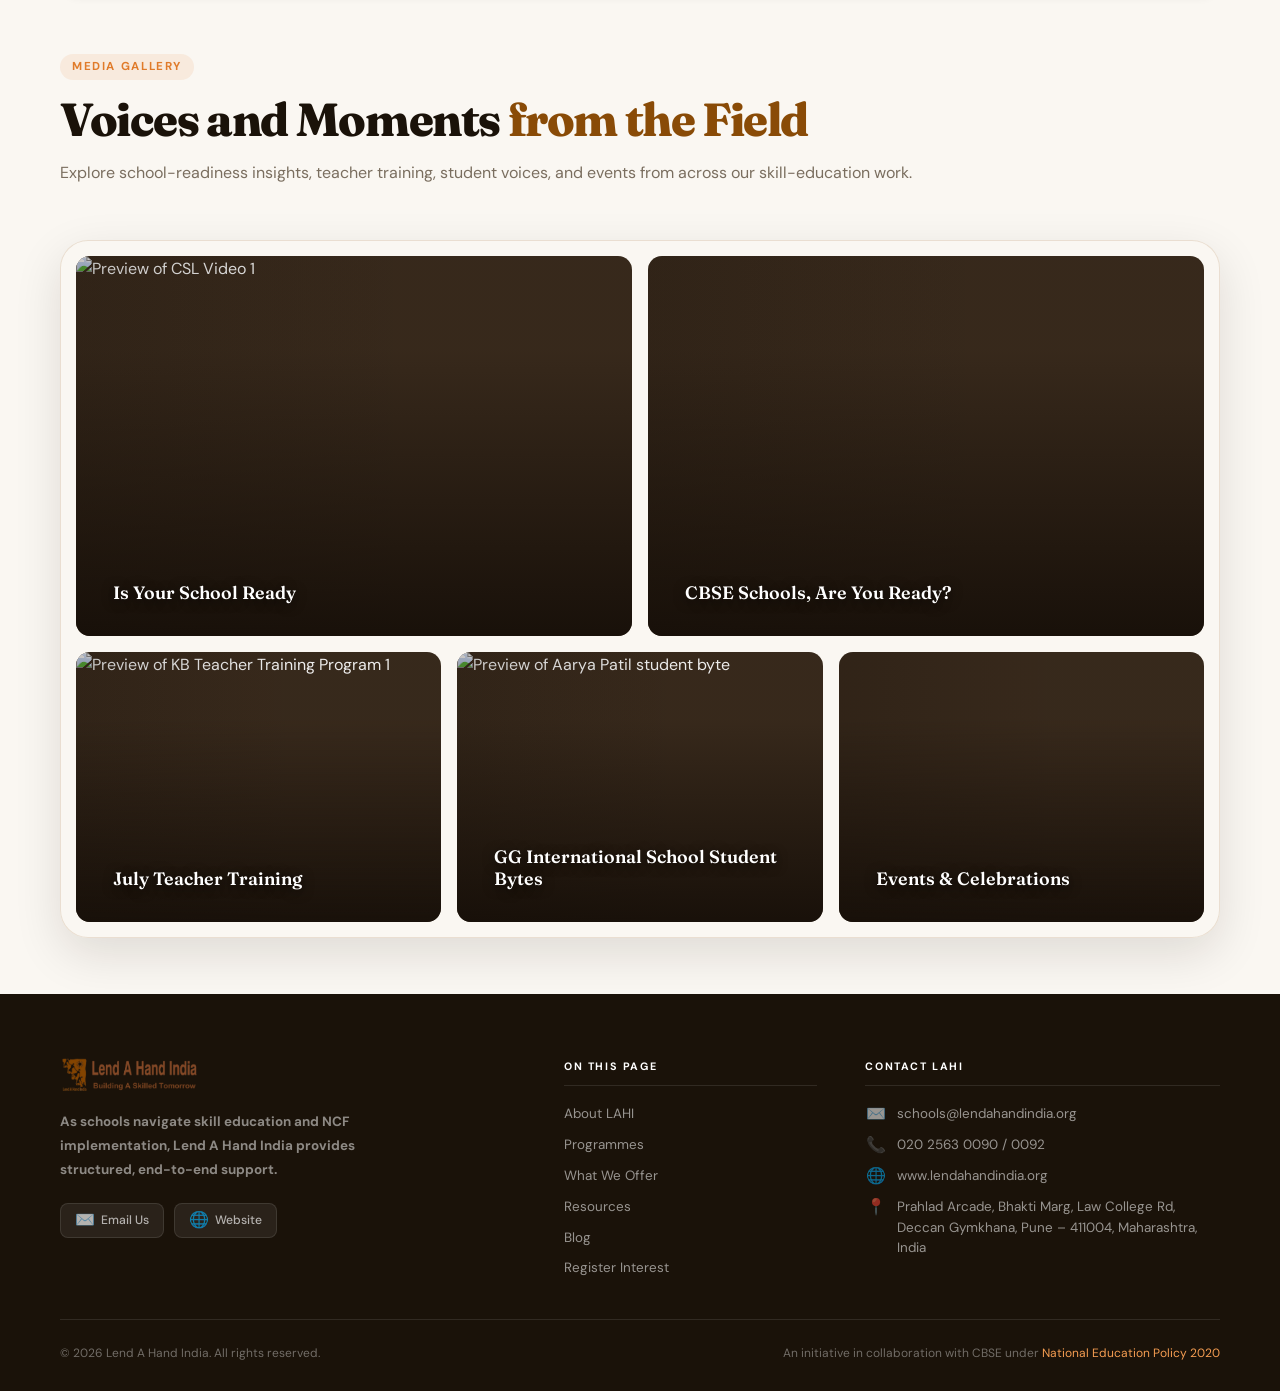
==== commit 73b135da: "fix: add cross-browser favicons and simplify blog listing" ====
--- a/index.html
+++ b/index.html
@@ -2,6 +2,9 @@
 <html lang="en">
   <head>
     <meta charset="UTF-8" />
+    <link rel="icon" href="./favicon.ico" sizes="16x16 32x32 48x48" />
+    <link rel="icon" type="image/png" sizes="32x32" href="./assets/favicon-32x32.png" />
+    <link rel="apple-touch-icon" sizes="180x180" href="./assets/apple-touch-icon.png" />
     <meta name="viewport" content="width=device-width, initial-scale=1.0" />
     <title>Lend A Hand India × CBSE — Skill Education for NEP-NCF</title>
     <meta
@@ -58,14 +61,6 @@
       rel="stylesheet"
     />
     <link rel="stylesheet" href="./styles.css" />
-    <!-- Google Analytics (GA4) -->
-    <script async src="https://www.googletagmanager.com/gtag/js?id=G-2FQH5SQFW0"></script>
-    <script>
-      window.dataLayer = window.dataLayer || [];
-      function gtag() { dataLayer.push(arguments); }
-      gtag('js', new Date());
-      gtag('config', 'G-2FQH5SQFW0');
-    </script>
     <!-- Google Calendar Scheduling Button (lazy-loaded) -->
     <link href="https://calendar.google.com/calendar/scheduling-button-script.css" rel="stylesheet" />
   </head>
@@ -111,19 +106,19 @@
 
     <!-- NAV -->
     <nav>
-      <a href="#" class="nav-logo" data-gtag-label="logo_home">
+      <a href="#" class="nav-logo">
         <img
           src="./assets/logo-lahi.png"
           alt="Lend A Hand India — Building A Skilled Tomorrow"
         />
       </a>
       <ul class="nav-links">
-        <li><a href="#about" data-gtag-label="about_lahi_nav_desktop">About LAHI</a></li>
-        <li><a href="#policy" data-gtag-label="nep_ncf_nav_desktop">NEP-NCF</a></li>
-        <li><a href="#programmes" data-gtag-label="programmes_nav_desktop">Programmes</a></li>
-        <li><a href="#provides" data-gtag-label="what_we_offer_nav_desktop">What We Offer</a></li>
-        <li><a href="#visit" data-gtag-label="virtual_tour_nav_desktop">Virtual Tour of Karigar</a></li>
-        <li><a href="#gallery-mosaic" data-gtag-label="gallery_nav_desktop">Gallery</a></li>
+        <li><a href="#about">About LAHI</a></li>
+        <li><a href="#policy">NEP-NCF</a></li>
+        <li><a href="#programmes">Programmes</a></li>
+        <li><a href="#provides">What We Offer</a></li>
+        <li><a href="#visit">Virtual Tour of Karigar</a></li>
+        <li><a href="#gallery-mosaic">Gallery</a></li>
         <li class="dropdown" id="resources-dropdown">
           <button
             class="dropdown-toggle"
@@ -144,10 +139,10 @@
         <li><a href="./blog/">Blog</a></li>
       </ul>
       <div class="nav-ctas">
-        <a href="#register" class="nav-cta" data-gtag-label="register_interest_nav_desktop">Register Interest</a>
+        <a href="#register" class="nav-cta">Register Interest</a>
         <a href="https://calendar.app.google/NGyU42gqyEWC4U678" target="_blank" rel="noopener" class="nav-cta nav-cta-book">📅 Book a Call</a>
       </div>
-      <a href="#register-form" class="nav-cta mobile-header-cta" data-gtag-label="register_interest_mobile_header">Register Interest</a>
+      <a href="#register-form" class="nav-cta mobile-header-cta">Register Interest</a>
       <button class="nav-hamburger" id="hamburger" aria-label="Open menu" aria-expanded="false" aria-controls="mobile-nav">
         <span></span><span></span><span></span>
       </button>
@@ -155,7 +150,7 @@
 
     <!-- MOBILE NAV OVERLAY -->
     <div class="mobile-nav-overlay" id="mobile-nav">
-      <a href="#about" class="mobile-nav-link" data-gtag-label="about_lahi_mobile">About LAHI</a>
+      <a href="#about" class="mobile-nav-link">About LAHI</a>
       <a href="#policy" class="mobile-nav-link">NEP-NCF</a>
       <a href="#programmes" class="mobile-nav-link">Programmes</a>
       <a href="#provides" class="mobile-nav-link">What We Offer</a>
@@ -1810,9 +1805,9 @@
 
         <!-- Resource Tabs -->
         <div class="res-tabs reveal" role="tablist" aria-label="Resource categories">
-          <button class="res-tab active" data-tab="guides" data-gtag-label="resource_tab_guides" onclick="switchResTab(this)" role="tab" aria-selected="true">📚 Guides &amp; Tools</button>
-          <button class="res-tab" data-tab="webinars" data-gtag-label="resource_tab_webinars" onclick="switchResTab(this)" role="tab" aria-selected="false">🎥 Webinar Library</button>
-          <button class="res-tab" data-tab="brochures" data-gtag-label="resource_tab_brochures" onclick="switchResTab(this)" role="tab" aria-selected="false">📄 Downloadable Brochures</button>
+          <button class="res-tab active" data-tab="guides" onclick="switchResTab(this)" role="tab" aria-selected="true">📚 Guides &amp; Tools</button>
+          <button class="res-tab" data-tab="webinars" onclick="switchResTab(this)" role="tab" aria-selected="false">🎥 Webinar Library</button>
+          <button class="res-tab" data-tab="brochures" onclick="switchResTab(this)" role="tab" aria-selected="false">📄 Downloadable Brochures</button>
         </div>
 
         <!-- ─────────────────────────────────────────────────────────
@@ -2026,7 +2021,7 @@
           <div class="footer-col">
             <h4>On This Page</h4>
             <ul>
-              <li><a href="#about" data-gtag-label="about_lahi_footer">About LAHI</a></li>
+              <li><a href="#about">About LAHI</a></li>
               <!-- <li><a href="#policy">NEP-NCF Context</a></li> -->
               <li><a href="#programmes">Programmes</a></li>
               <li><a href="#provides">What We Offer</a></li>
--- a/styles.css
+++ b/styles.css
@@ -5865,27 +5865,9 @@
   color: var(--saffron);
 }
 
-/* ---- Listing hero ---- */
-.blog-hero {
-  padding: clamp(100px, 11vw, 140px) clamp(16px, 4vw, 40px) clamp(28px, 3.5vw, 44px);
-  background: linear-gradient(180deg, var(--warm), var(--cream));
-  border-bottom: 1px solid var(--border);
-}
-.blog-hero .section-inner {
-  max-width: 760px;
-  text-align: center;
-}
-.blog-hero .section-title {
-  margin-bottom: 16px;
-}
-.blog-hero .section-desc {
-  max-width: 600px;
-  margin-inline: auto;
-}
-
 /* ---- Listing grid ---- */
 .blog-listing {
-  padding-top: clamp(28px, 4vw, 48px);
+  padding-top: clamp(100px, 11vw, 140px);
 }
 .blog-listing .section-inner {
   max-width: 1320px;
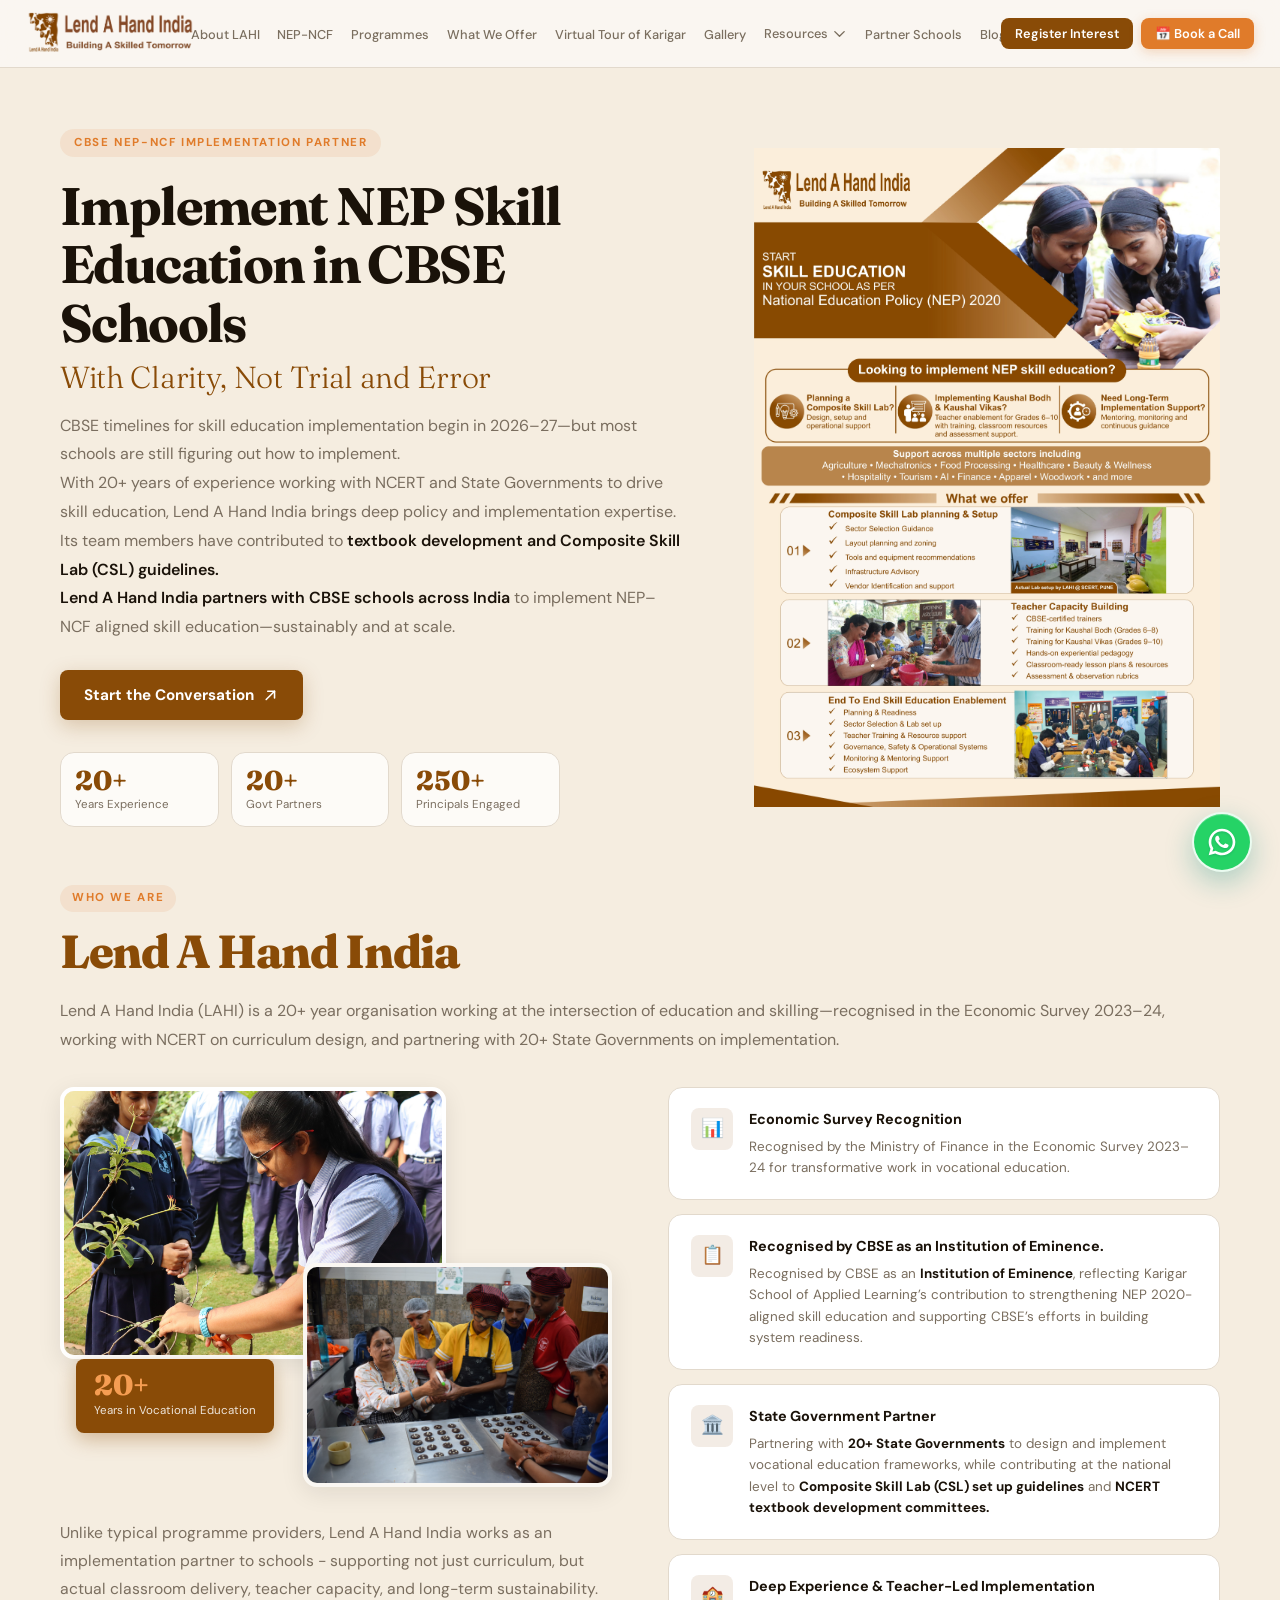
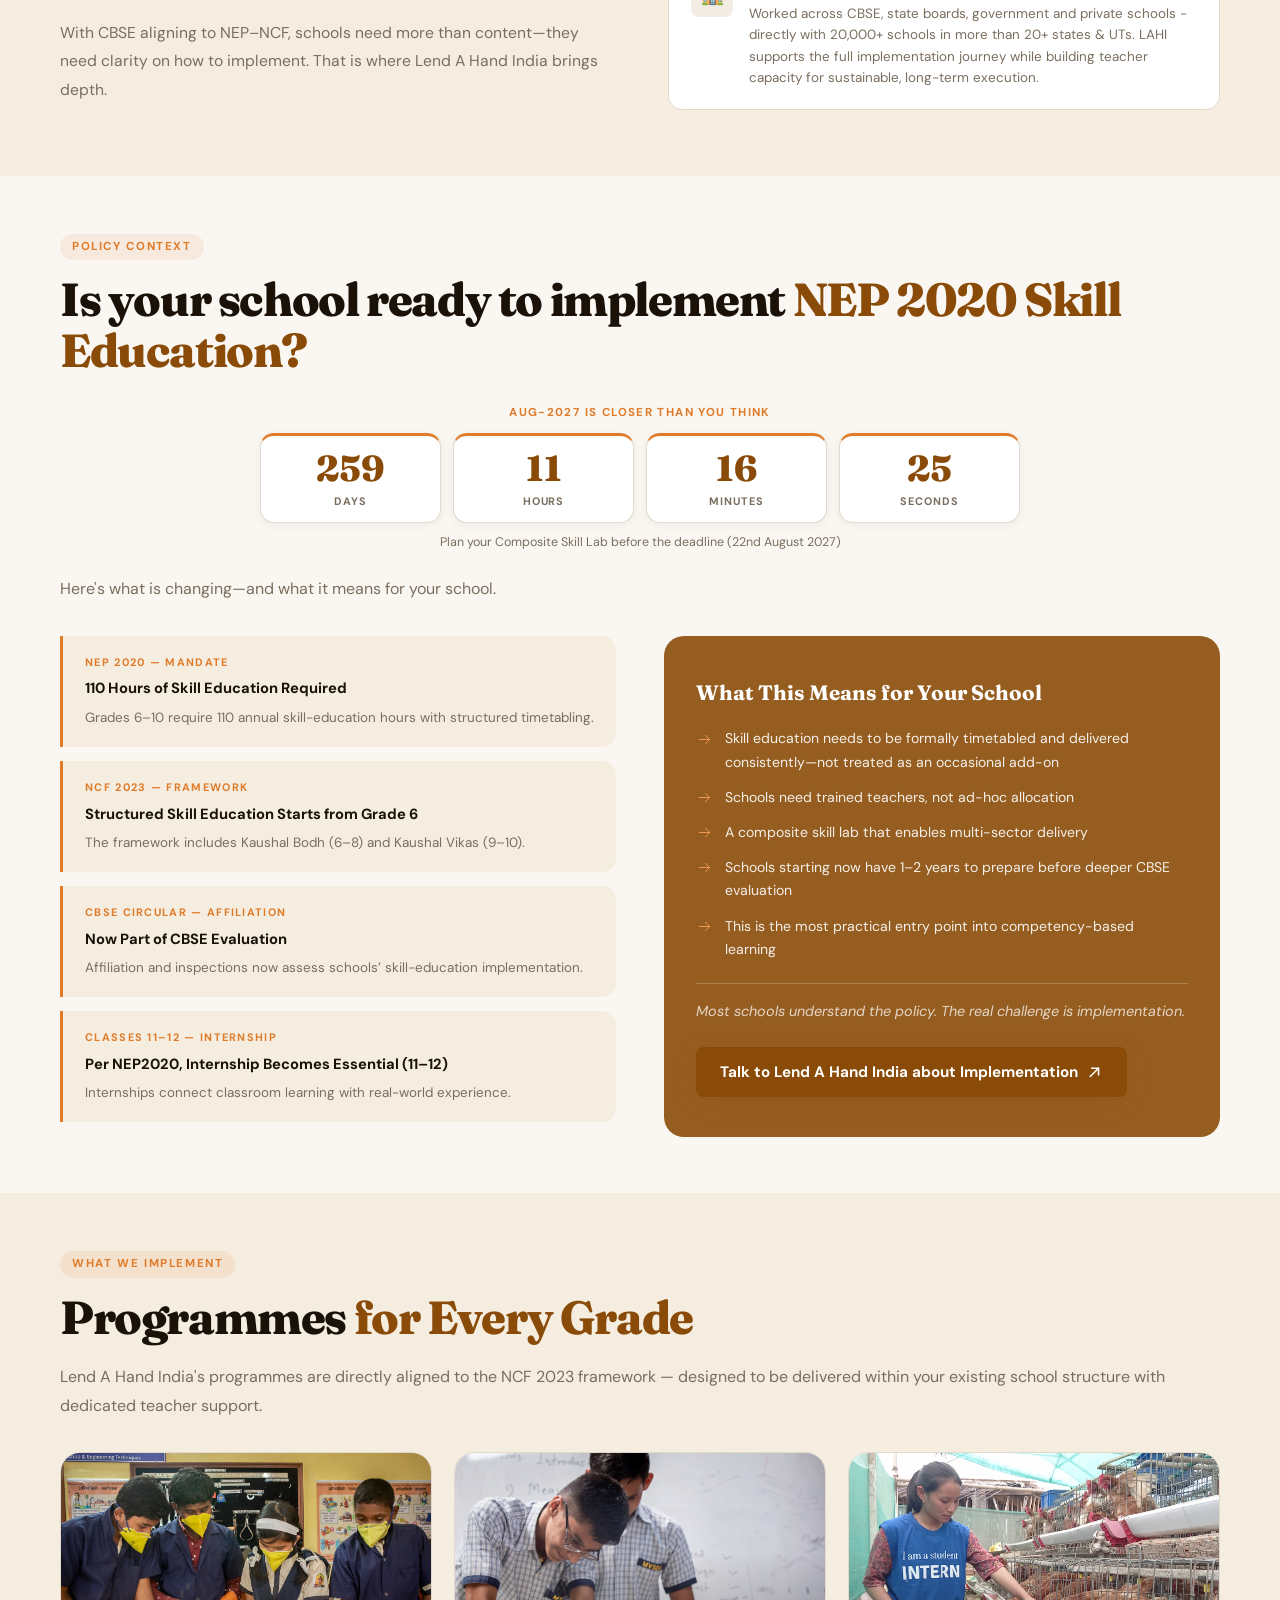
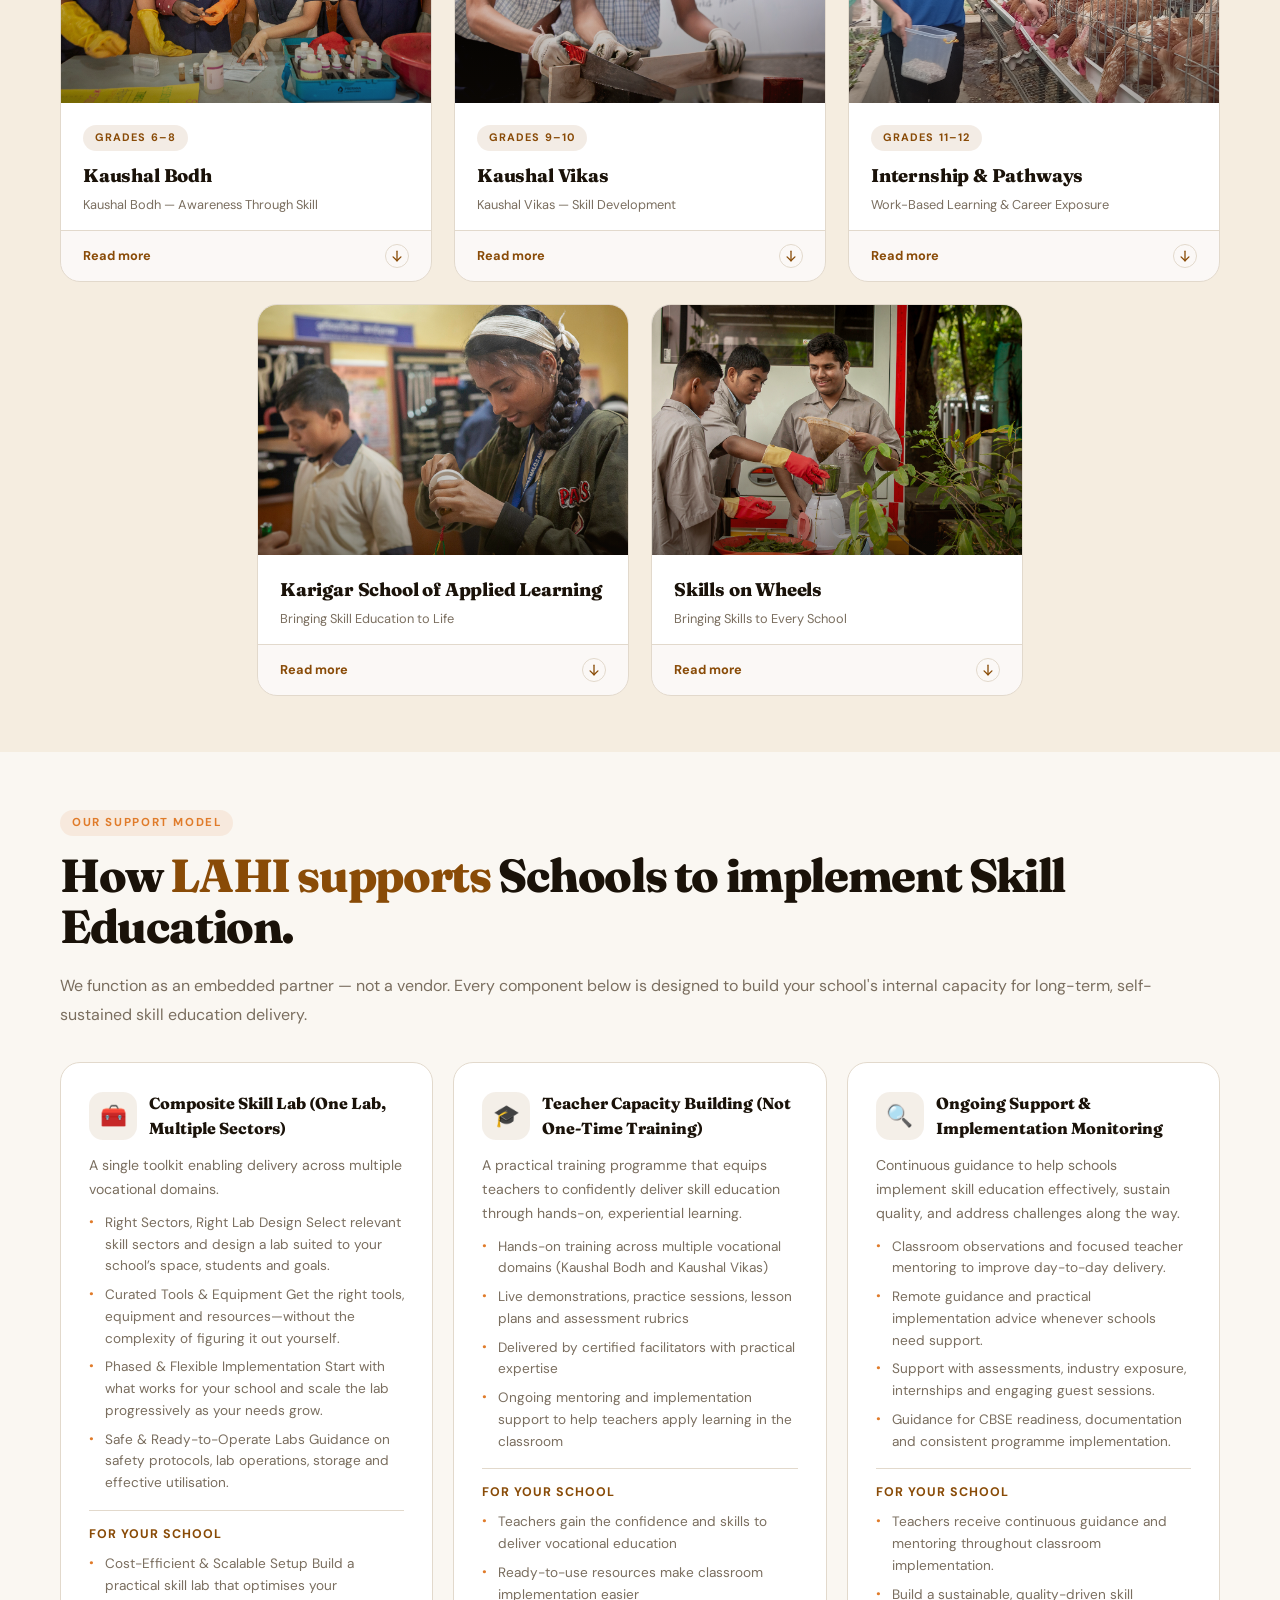
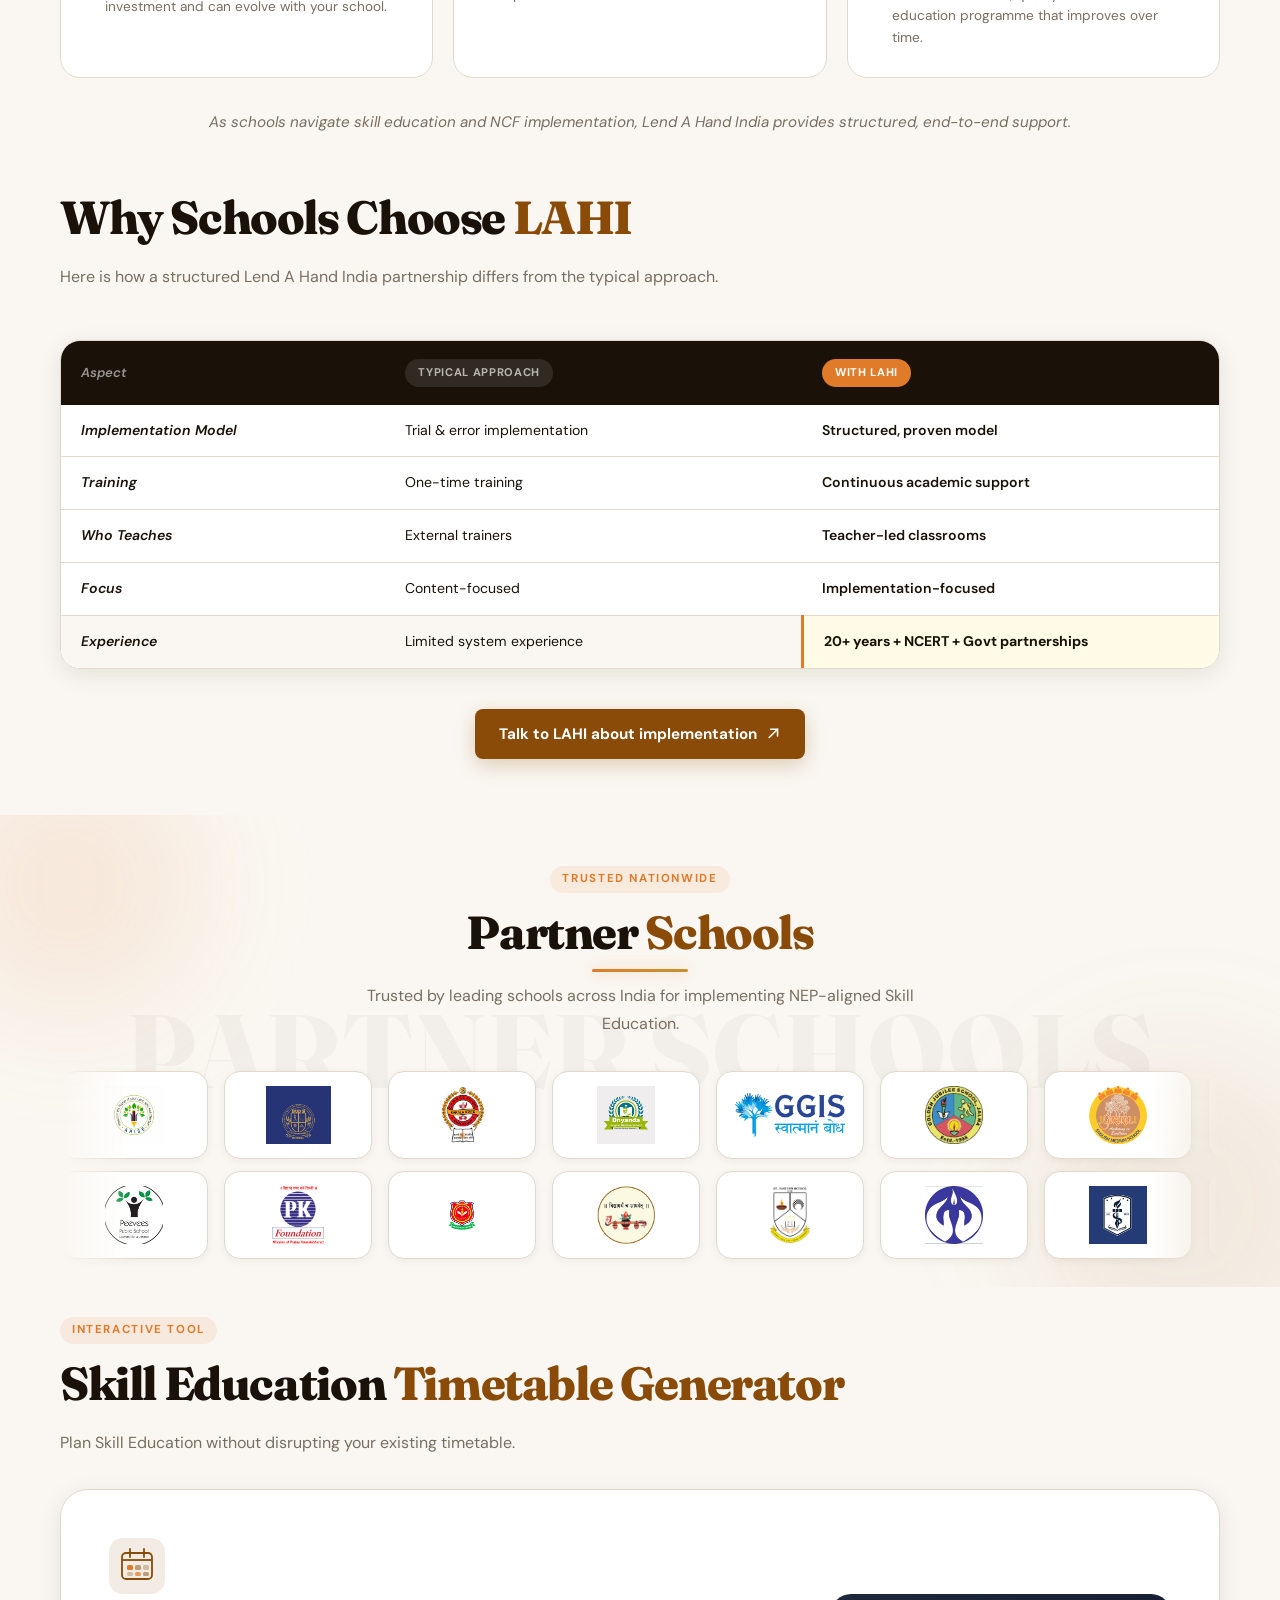
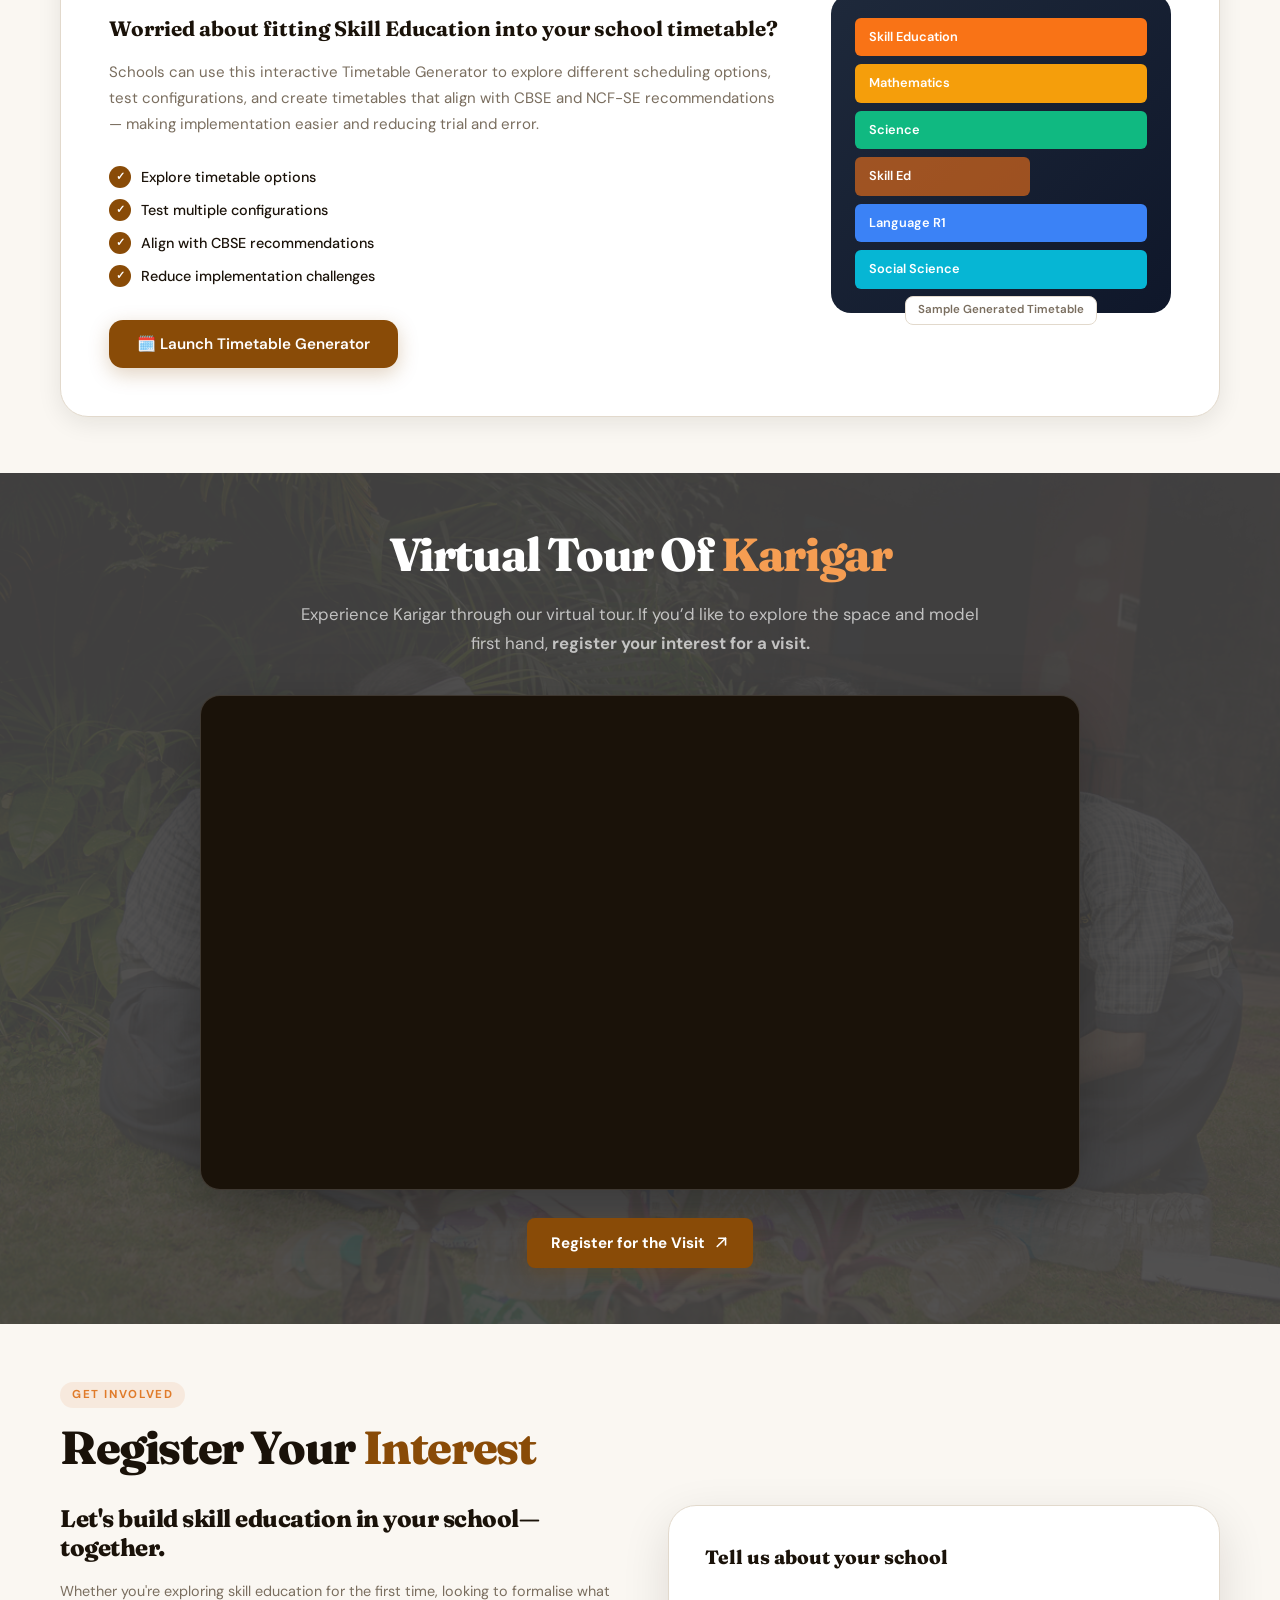
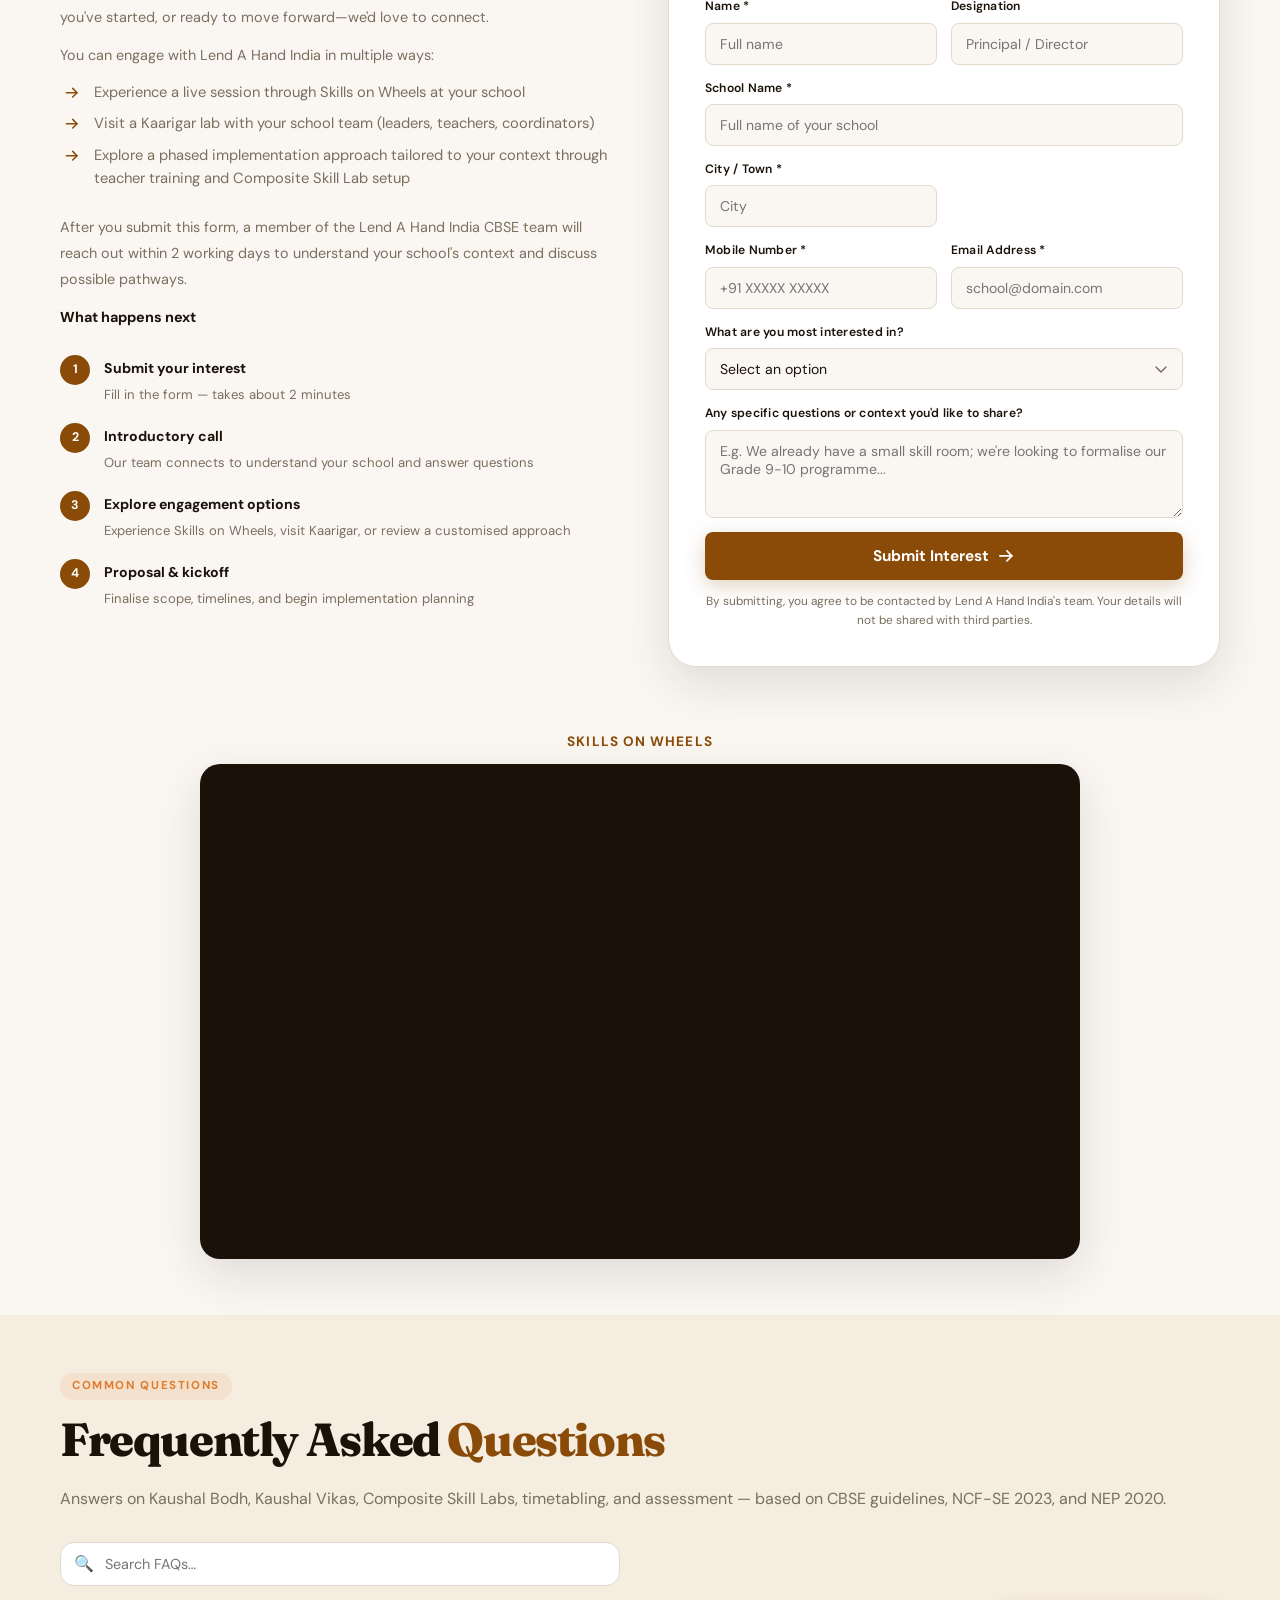
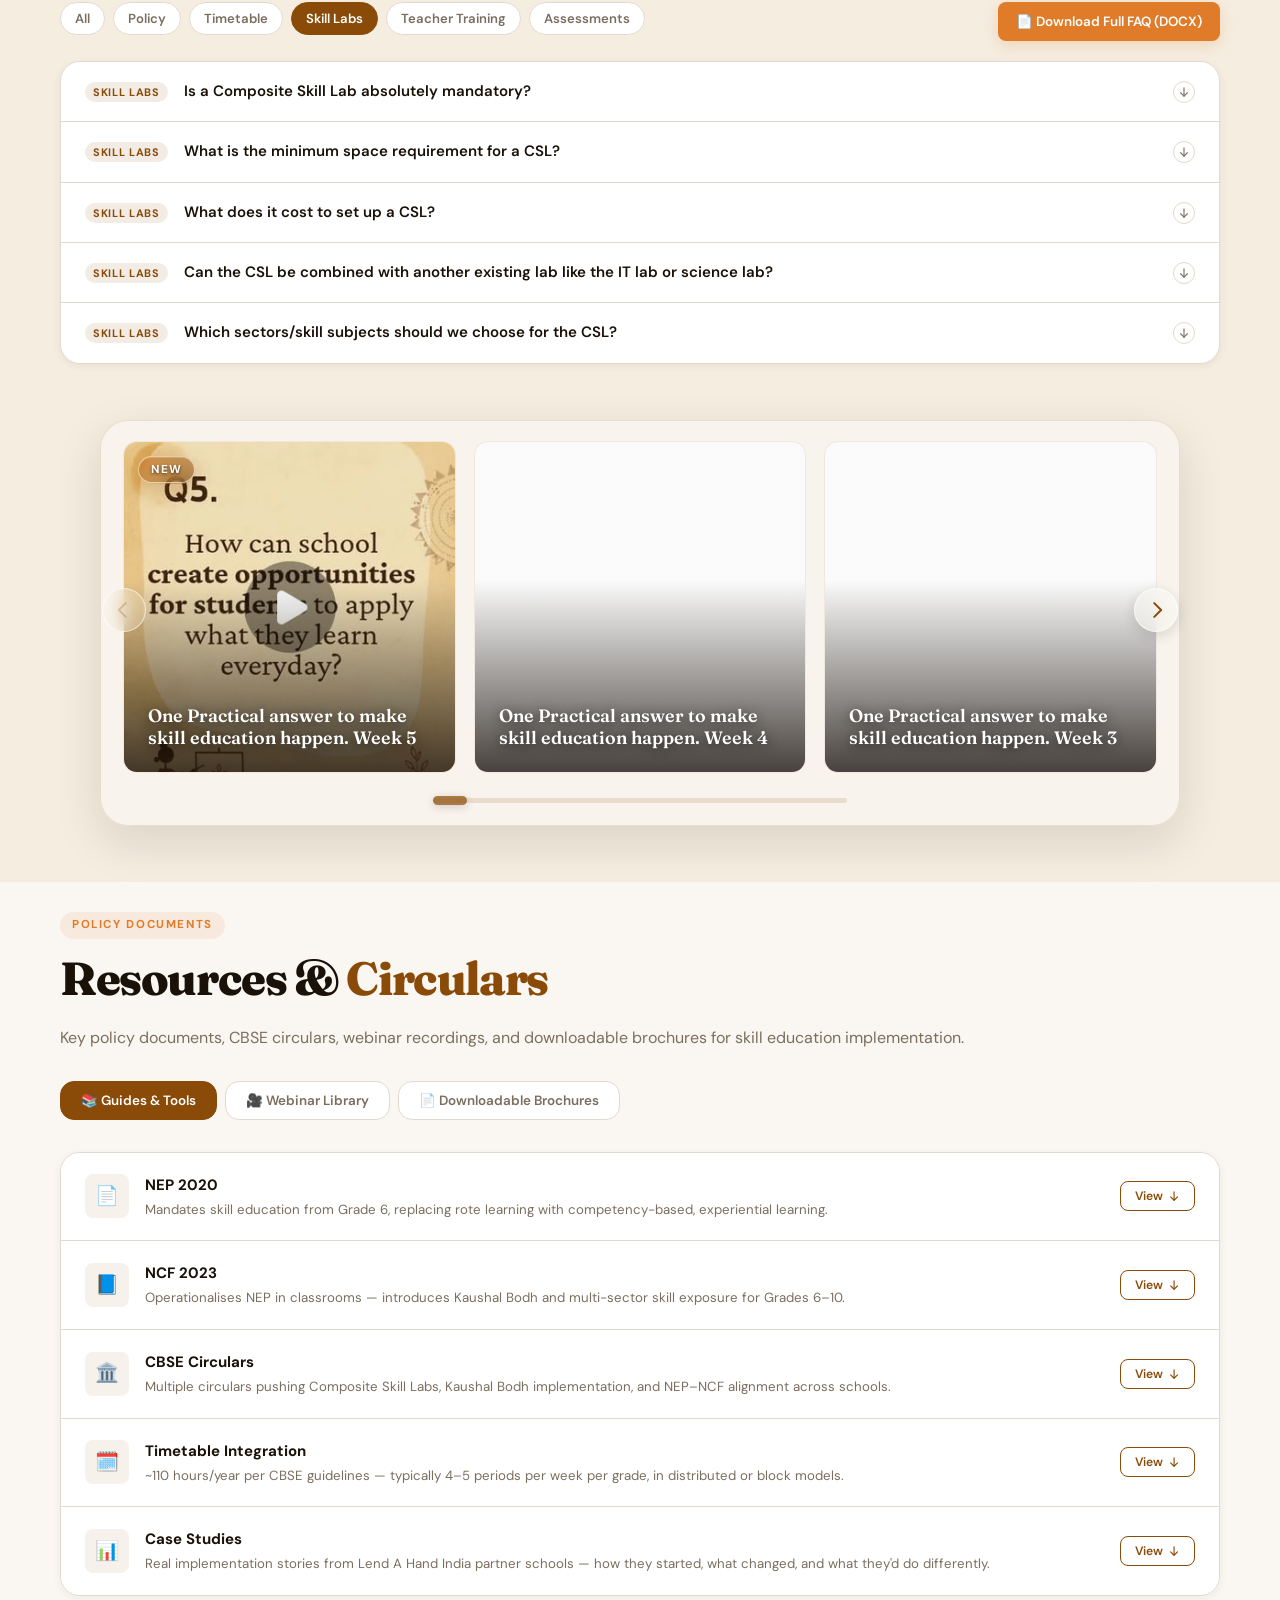
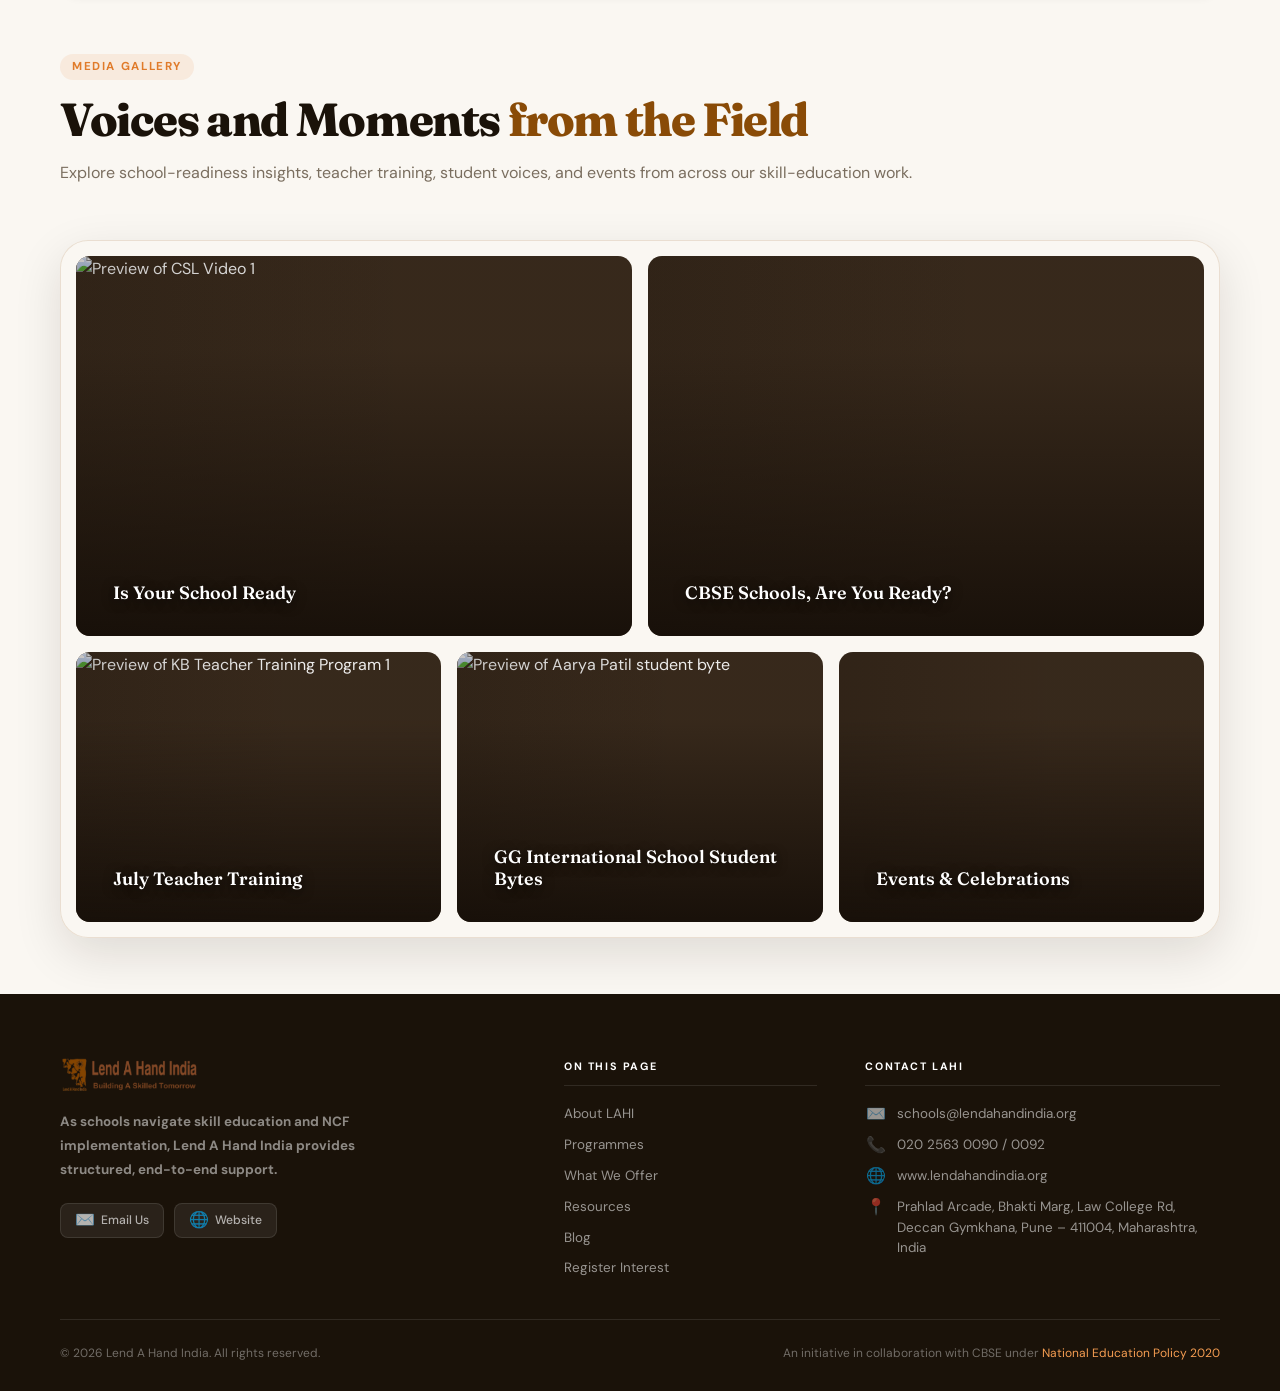
==== commit c890100e: "new changes in blogs" ====
--- a/index.html
+++ b/index.html
@@ -61,6 +61,14 @@
       rel="stylesheet"
     />
     <link rel="stylesheet" href="./styles.css" />
+    <!-- Google Analytics (GA4) -->
+    <script async src="https://www.googletagmanager.com/gtag/js?id=G-2FQH5SQFW0"></script>
+    <script>
+      window.dataLayer = window.dataLayer || [];
+      function gtag() { dataLayer.push(arguments); }
+      gtag('js', new Date());
+      gtag('config', 'G-2FQH5SQFW0');
+    </script>
     <!-- Google Calendar Scheduling Button (lazy-loaded) -->
     <link href="https://calendar.google.com/calendar/scheduling-button-script.css" rel="stylesheet" />
   </head>
@@ -106,19 +114,19 @@
 
     <!-- NAV -->
     <nav>
-      <a href="#" class="nav-logo">
+      <a href="#" class="nav-logo" data-gtag-label="logo_home">
         <img
           src="./assets/logo-lahi.png"
           alt="Lend A Hand India — Building A Skilled Tomorrow"
         />
       </a>
       <ul class="nav-links">
-        <li><a href="#about">About LAHI</a></li>
-        <li><a href="#policy">NEP-NCF</a></li>
-        <li><a href="#programmes">Programmes</a></li>
-        <li><a href="#provides">What We Offer</a></li>
-        <li><a href="#visit">Virtual Tour of Karigar</a></li>
-        <li><a href="#gallery-mosaic">Gallery</a></li>
+        <li><a href="#about" data-gtag-label="about_lahi_nav_desktop">About LAHI</a></li>
+        <li><a href="#policy" data-gtag-label="nep_ncf_nav_desktop">NEP-NCF</a></li>
+        <li><a href="#programmes" data-gtag-label="programmes_nav_desktop">Programmes</a></li>
+        <li><a href="#provides" data-gtag-label="what_we_offer_nav_desktop">What We Offer</a></li>
+        <li><a href="#visit" data-gtag-label="virtual_tour_nav_desktop">Virtual Tour of Karigar</a></li>
+        <li><a href="#gallery-mosaic" data-gtag-label="gallery_nav_desktop">Gallery</a></li>
         <li class="dropdown" id="resources-dropdown">
           <button
             class="dropdown-toggle"
@@ -139,10 +147,10 @@
         <li><a href="./blog/">Blog</a></li>
       </ul>
       <div class="nav-ctas">
-        <a href="#register" class="nav-cta">Register Interest</a>
+        <a href="#register" class="nav-cta" data-gtag-label="register_interest_nav_desktop">Register Interest</a>
         <a href="https://calendar.app.google/NGyU42gqyEWC4U678" target="_blank" rel="noopener" class="nav-cta nav-cta-book">📅 Book a Call</a>
       </div>
-      <a href="#register-form" class="nav-cta mobile-header-cta">Register Interest</a>
+      <a href="#register-form" class="nav-cta mobile-header-cta" data-gtag-label="register_interest_mobile_header">Register Interest</a>
       <button class="nav-hamburger" id="hamburger" aria-label="Open menu" aria-expanded="false" aria-controls="mobile-nav">
         <span></span><span></span><span></span>
       </button>
@@ -150,7 +158,7 @@
 
     <!-- MOBILE NAV OVERLAY -->
     <div class="mobile-nav-overlay" id="mobile-nav">
-      <a href="#about" class="mobile-nav-link">About LAHI</a>
+      <a href="#about" class="mobile-nav-link" data-gtag-label="about_lahi_mobile">About LAHI</a>
       <a href="#policy" class="mobile-nav-link">NEP-NCF</a>
       <a href="#programmes" class="mobile-nav-link">Programmes</a>
       <a href="#provides" class="mobile-nav-link">What We Offer</a>
@@ -1805,9 +1813,9 @@
 
         <!-- Resource Tabs -->
         <div class="res-tabs reveal" role="tablist" aria-label="Resource categories">
-          <button class="res-tab active" data-tab="guides" onclick="switchResTab(this)" role="tab" aria-selected="true">📚 Guides &amp; Tools</button>
-          <button class="res-tab" data-tab="webinars" onclick="switchResTab(this)" role="tab" aria-selected="false">🎥 Webinar Library</button>
-          <button class="res-tab" data-tab="brochures" onclick="switchResTab(this)" role="tab" aria-selected="false">📄 Downloadable Brochures</button>
+          <button class="res-tab active" data-tab="guides" data-gtag-label="resource_tab_guides" onclick="switchResTab(this)" role="tab" aria-selected="true">📚 Guides &amp; Tools</button>
+          <button class="res-tab" data-tab="webinars" data-gtag-label="resource_tab_webinars" onclick="switchResTab(this)" role="tab" aria-selected="false">🎥 Webinar Library</button>
+          <button class="res-tab" data-tab="brochures" data-gtag-label="resource_tab_brochures" onclick="switchResTab(this)" role="tab" aria-selected="false">📄 Downloadable Brochures</button>
         </div>
 
         <!-- ─────────────────────────────────────────────────────────
@@ -2021,7 +2029,7 @@
           <div class="footer-col">
             <h4>On This Page</h4>
             <ul>
-              <li><a href="#about">About LAHI</a></li>
+              <li><a href="#about" data-gtag-label="about_lahi_footer">About LAHI</a></li>
               <!-- <li><a href="#policy">NEP-NCF Context</a></li> -->
               <li><a href="#programmes">Programmes</a></li>
               <li><a href="#provides">What We Offer</a></li>
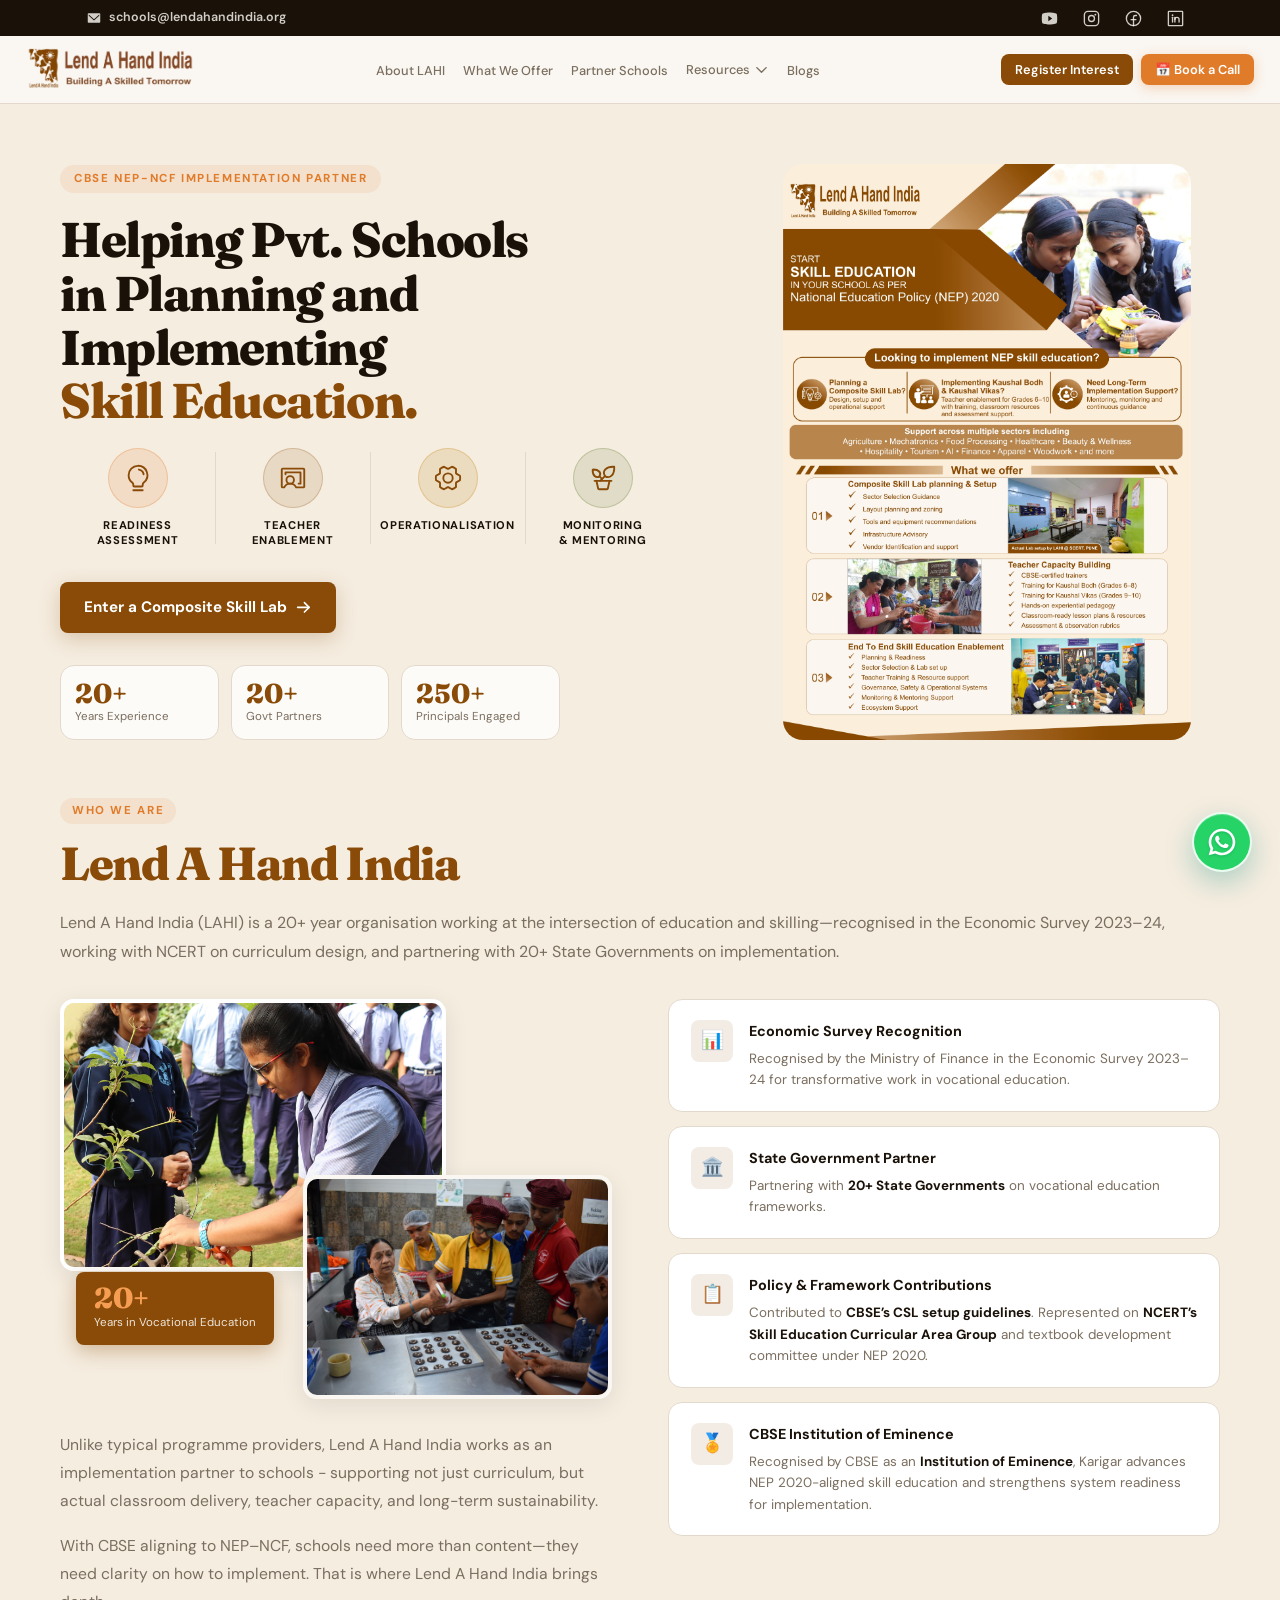
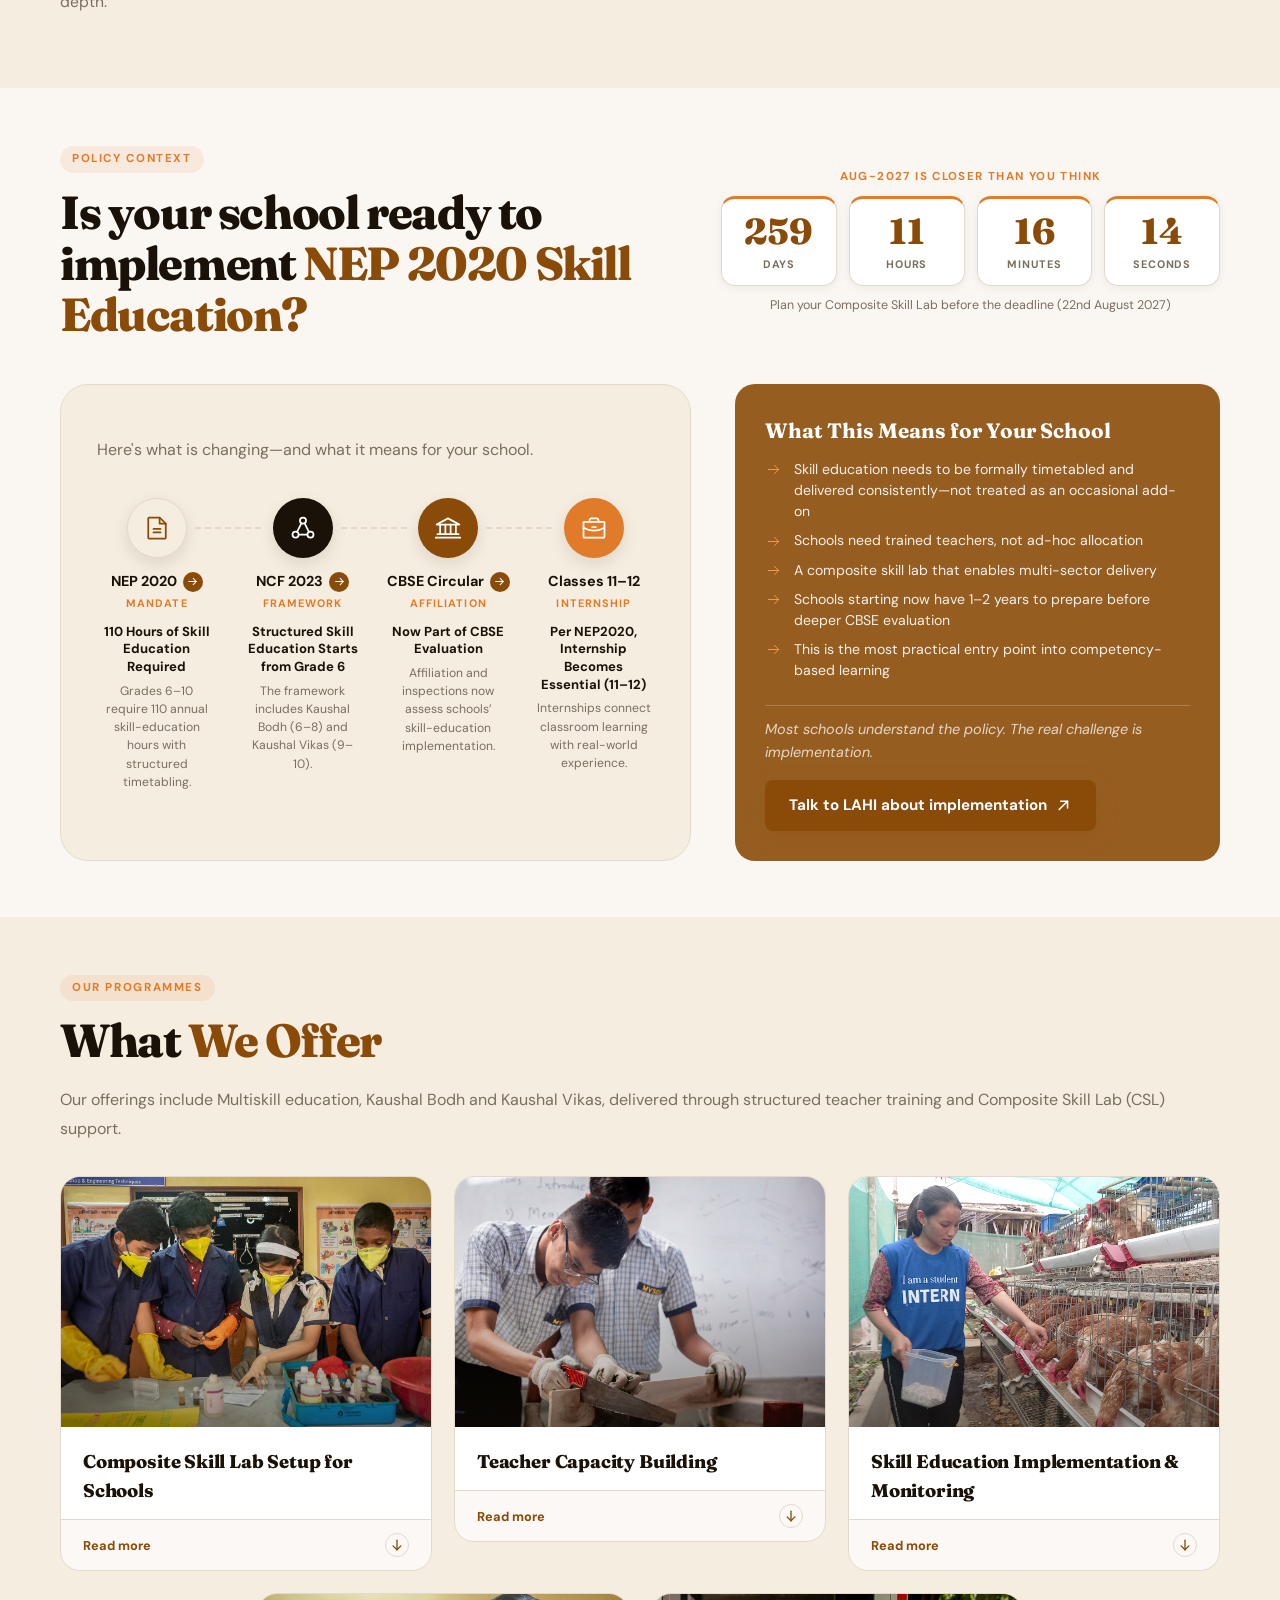
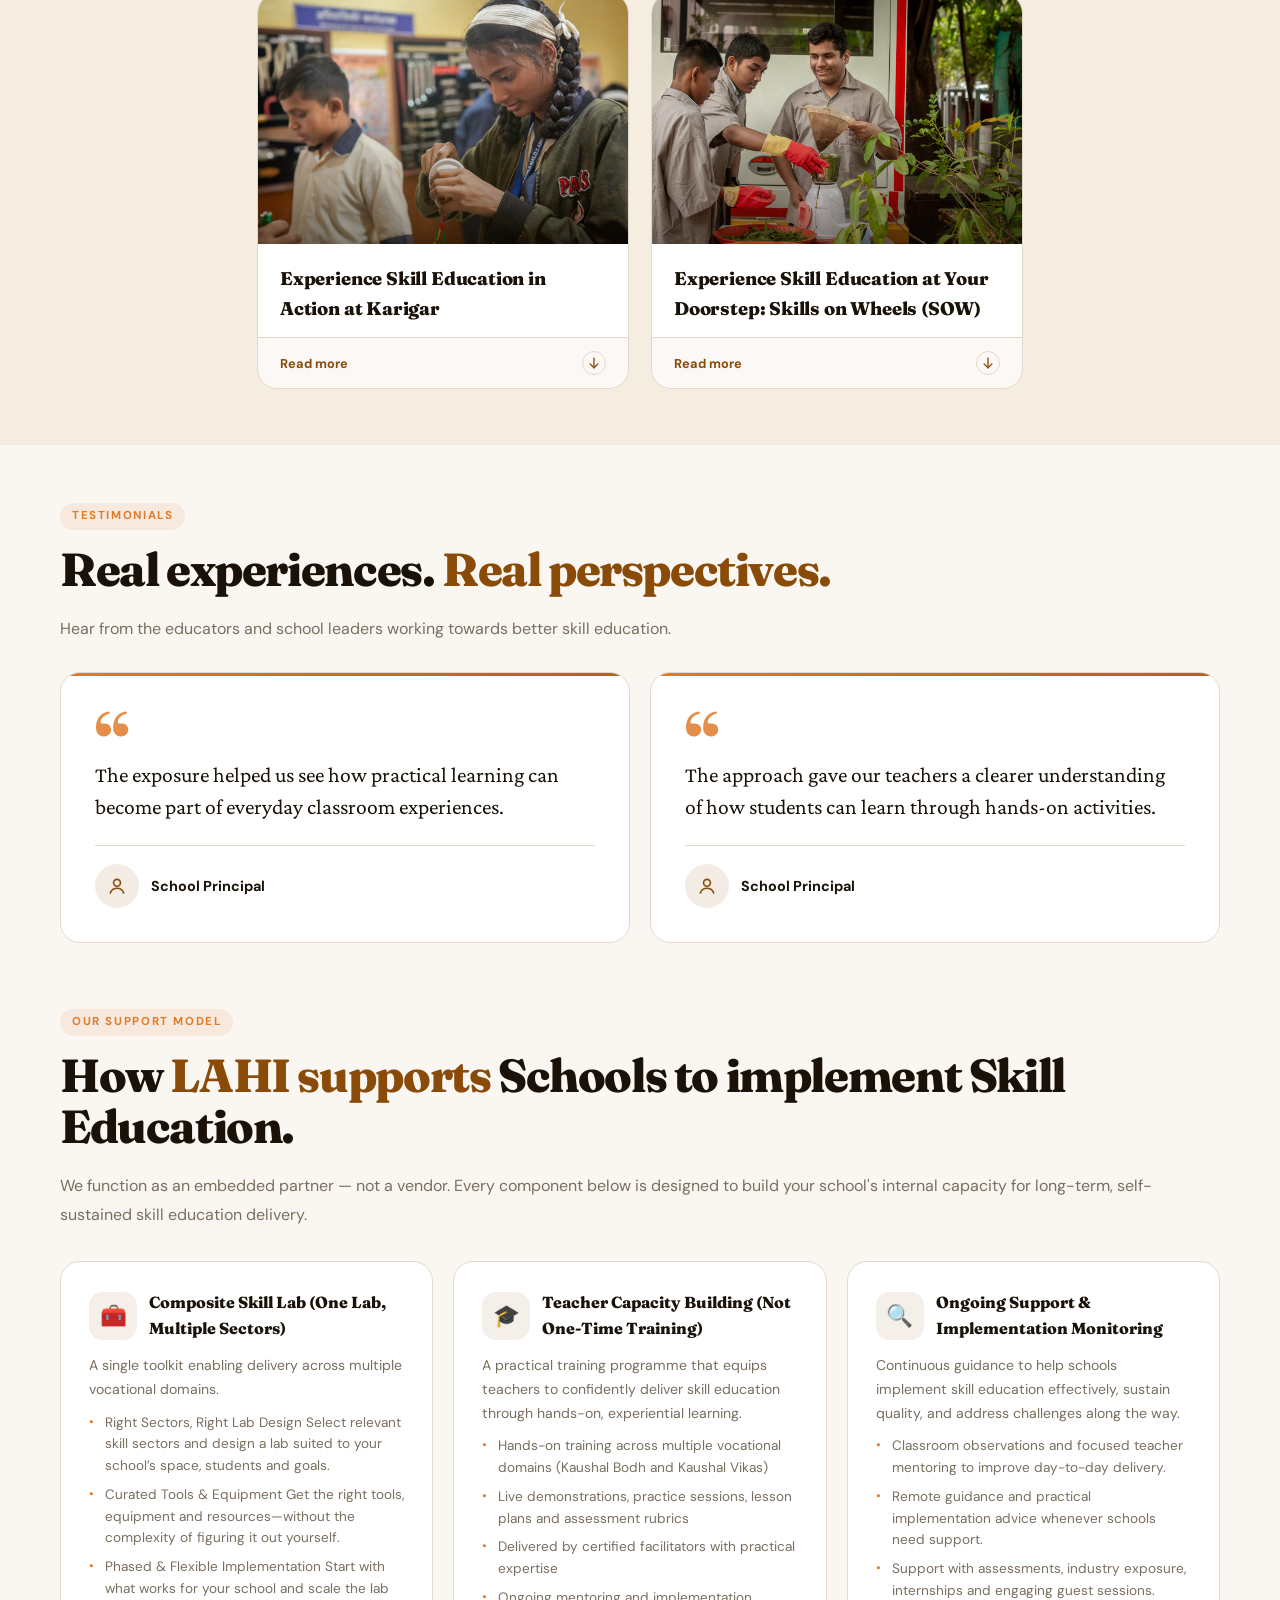
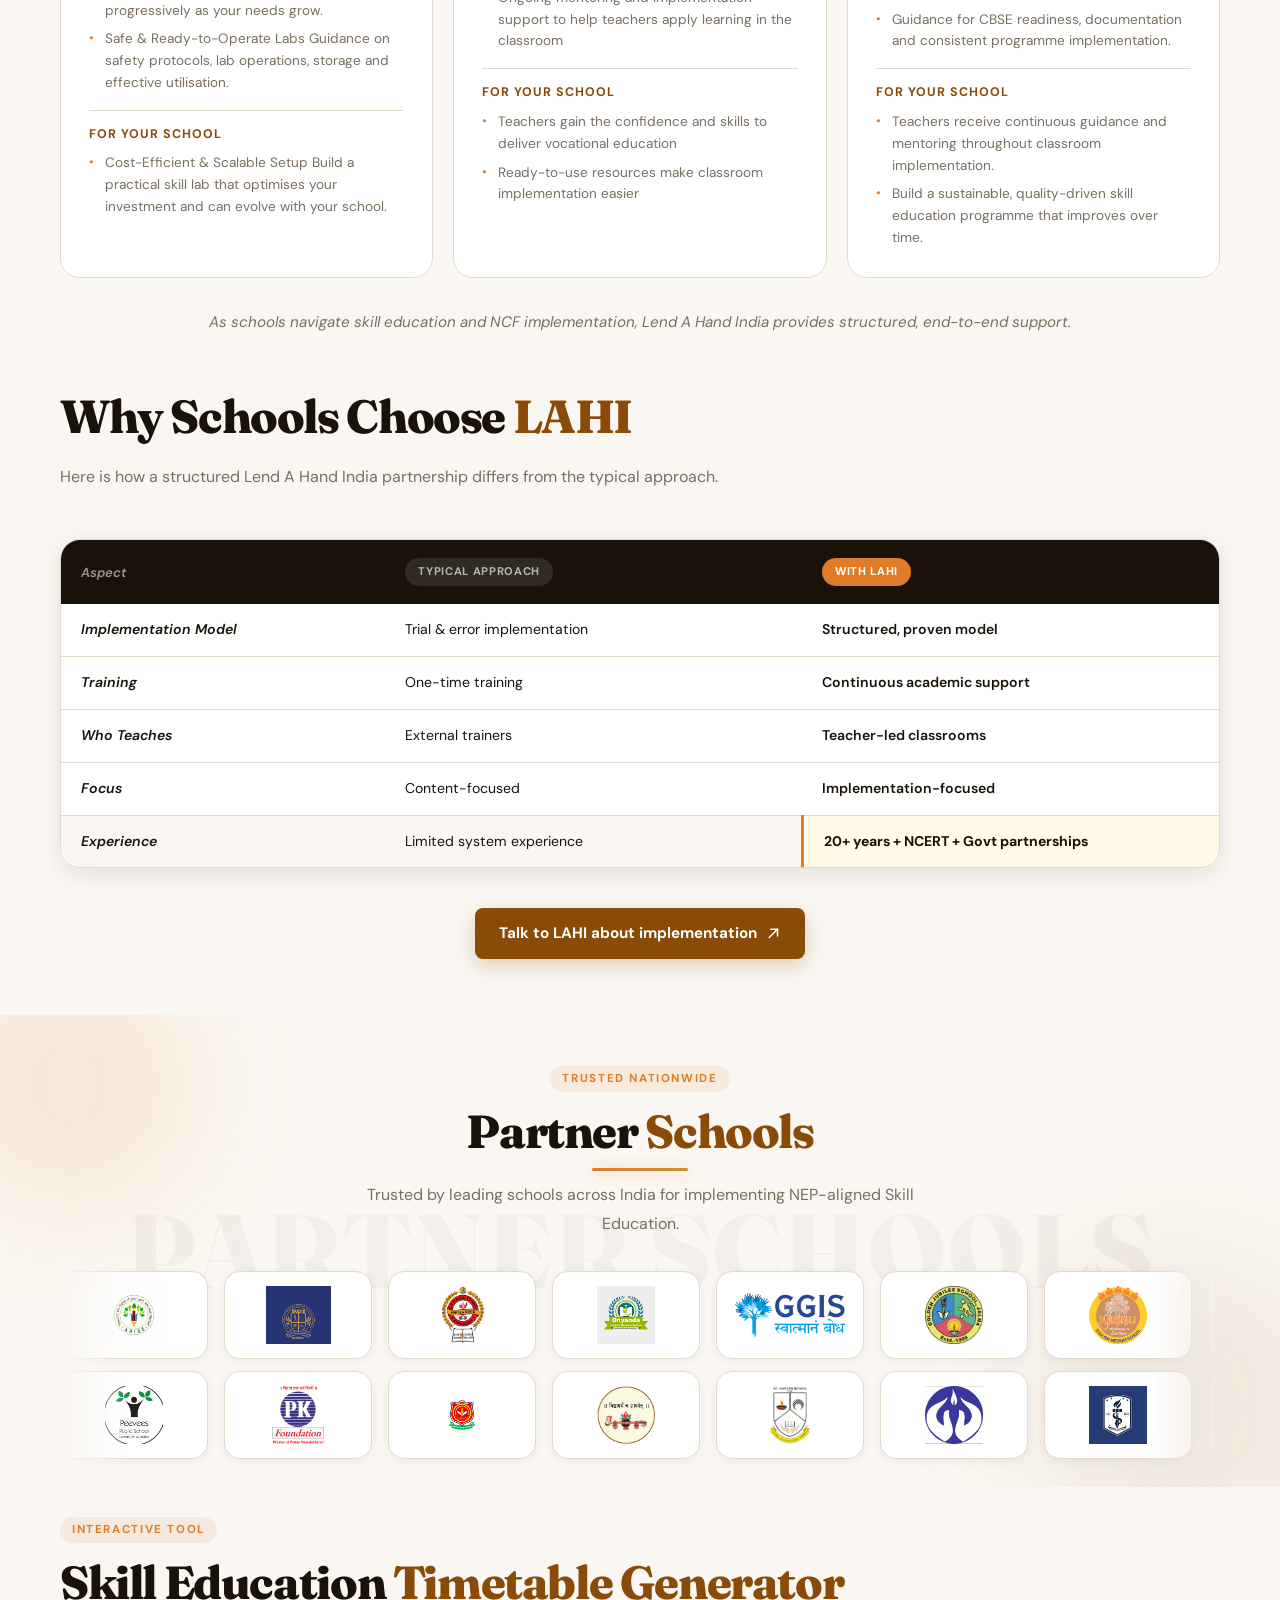
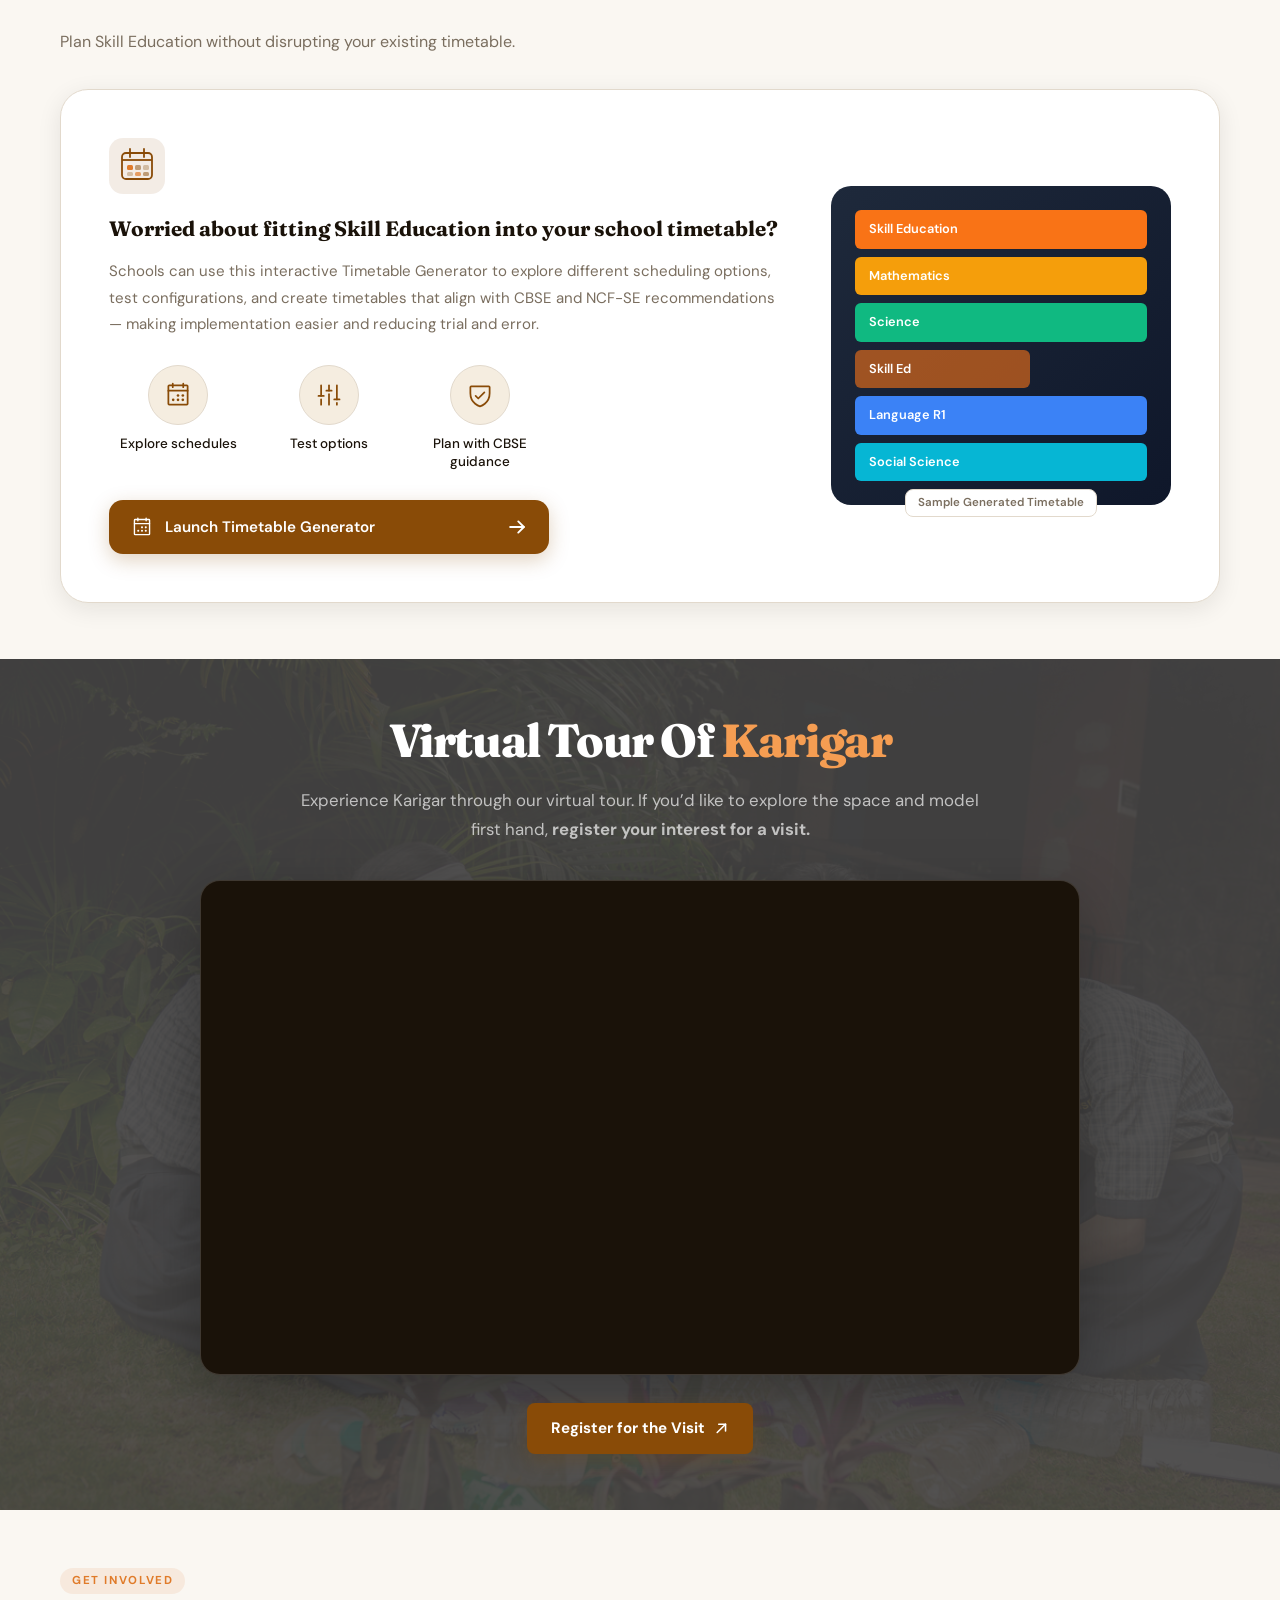
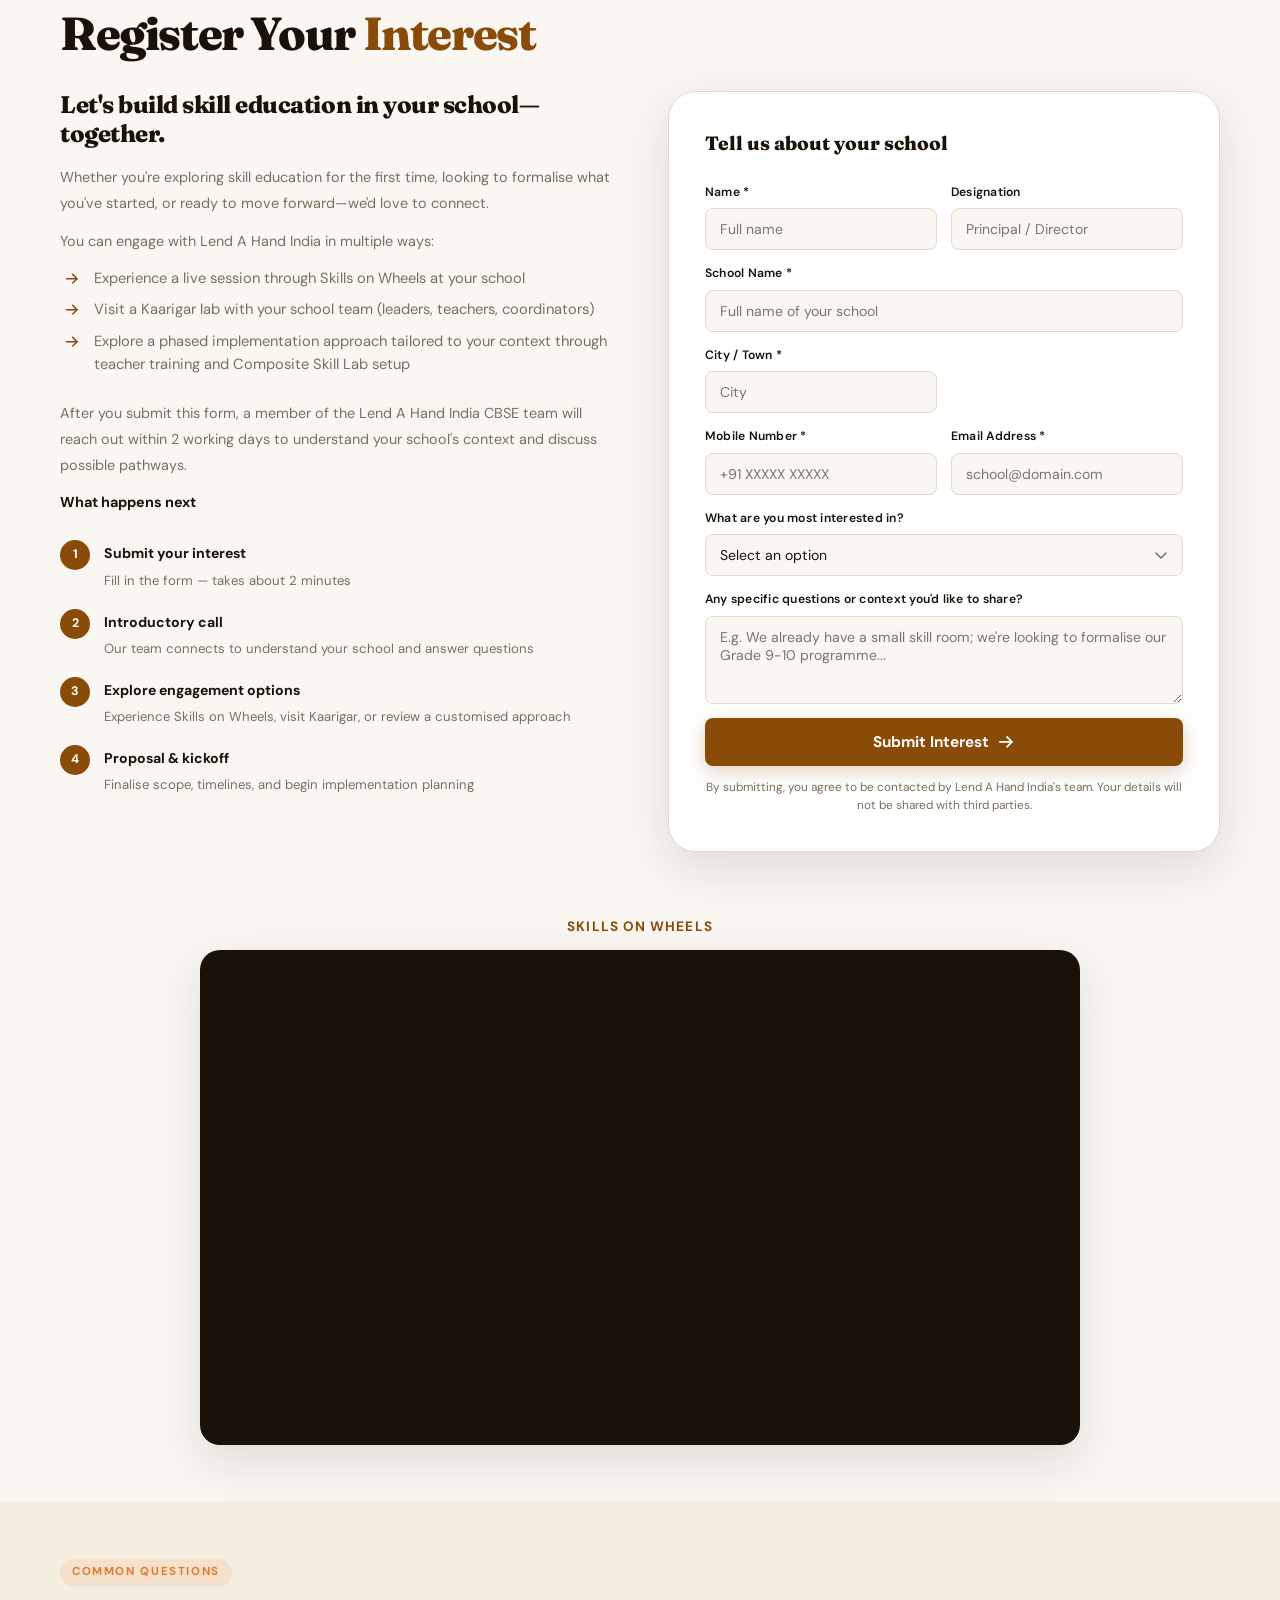
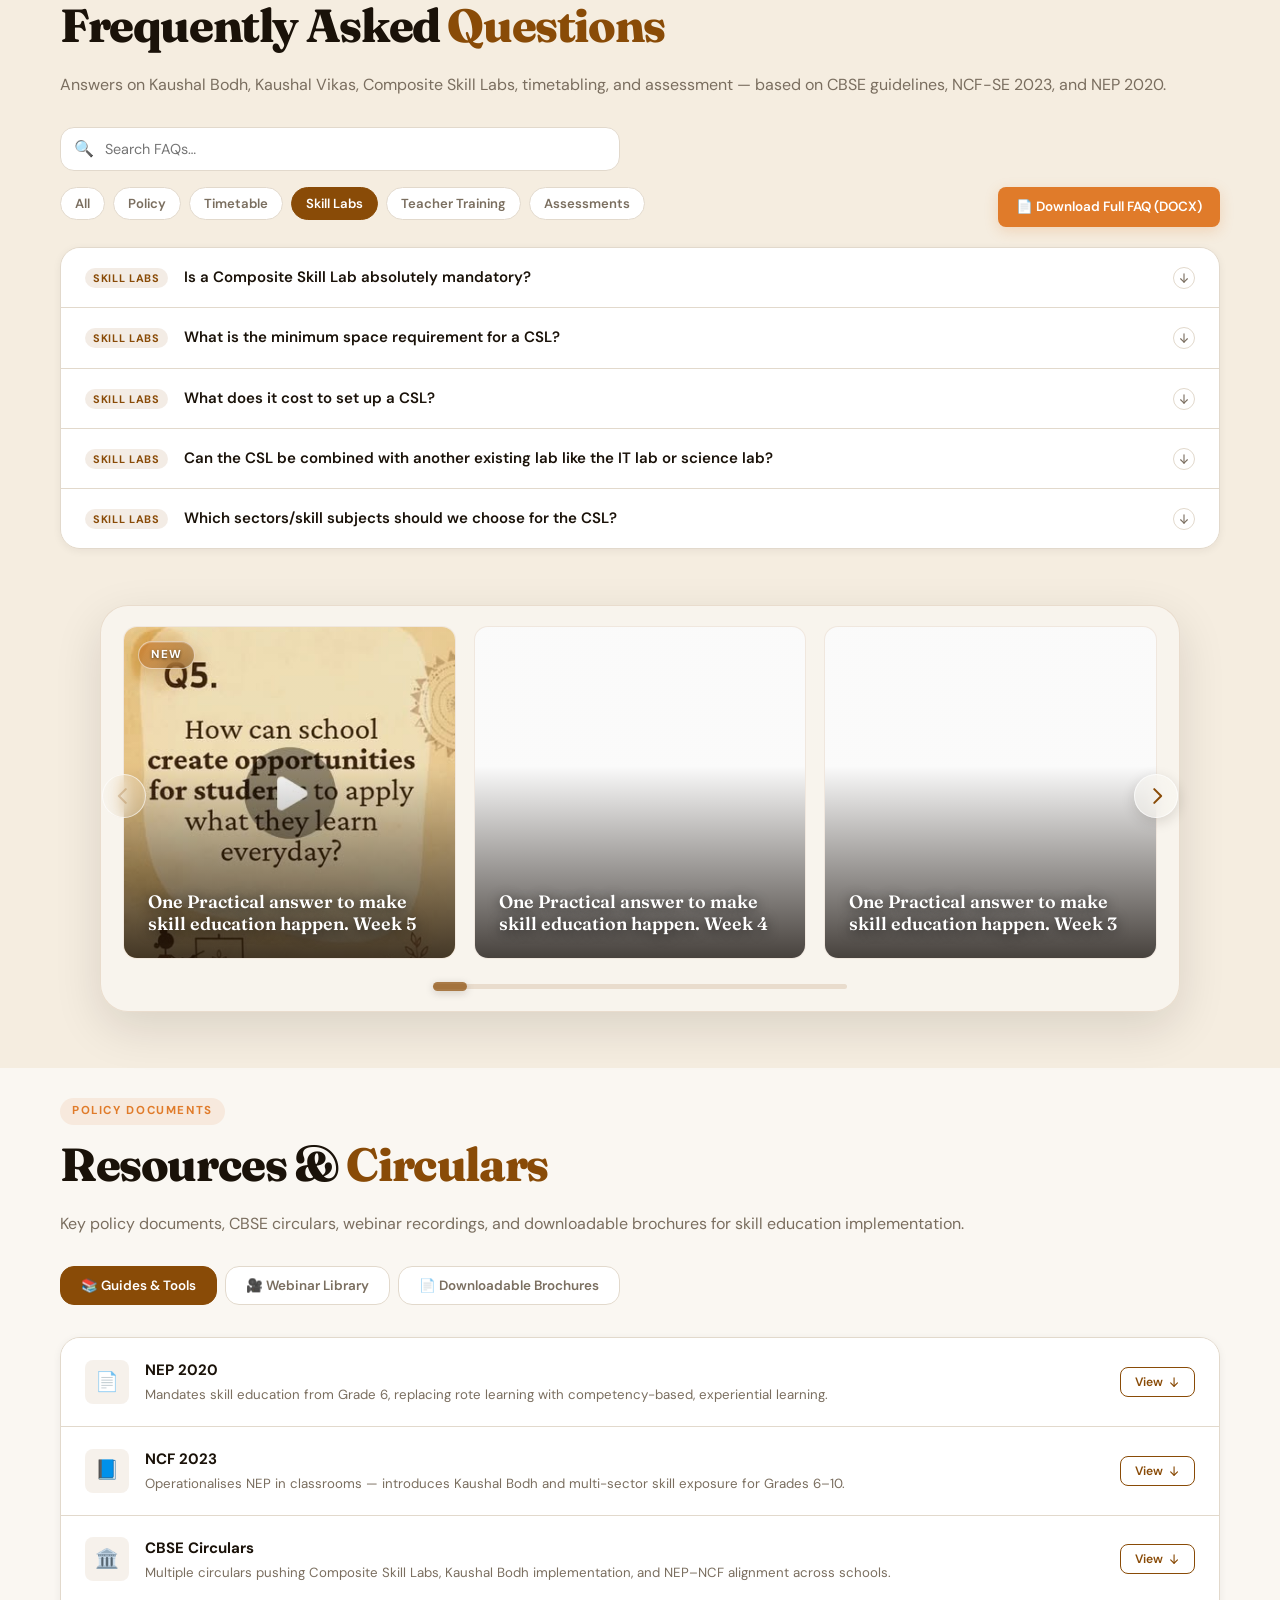
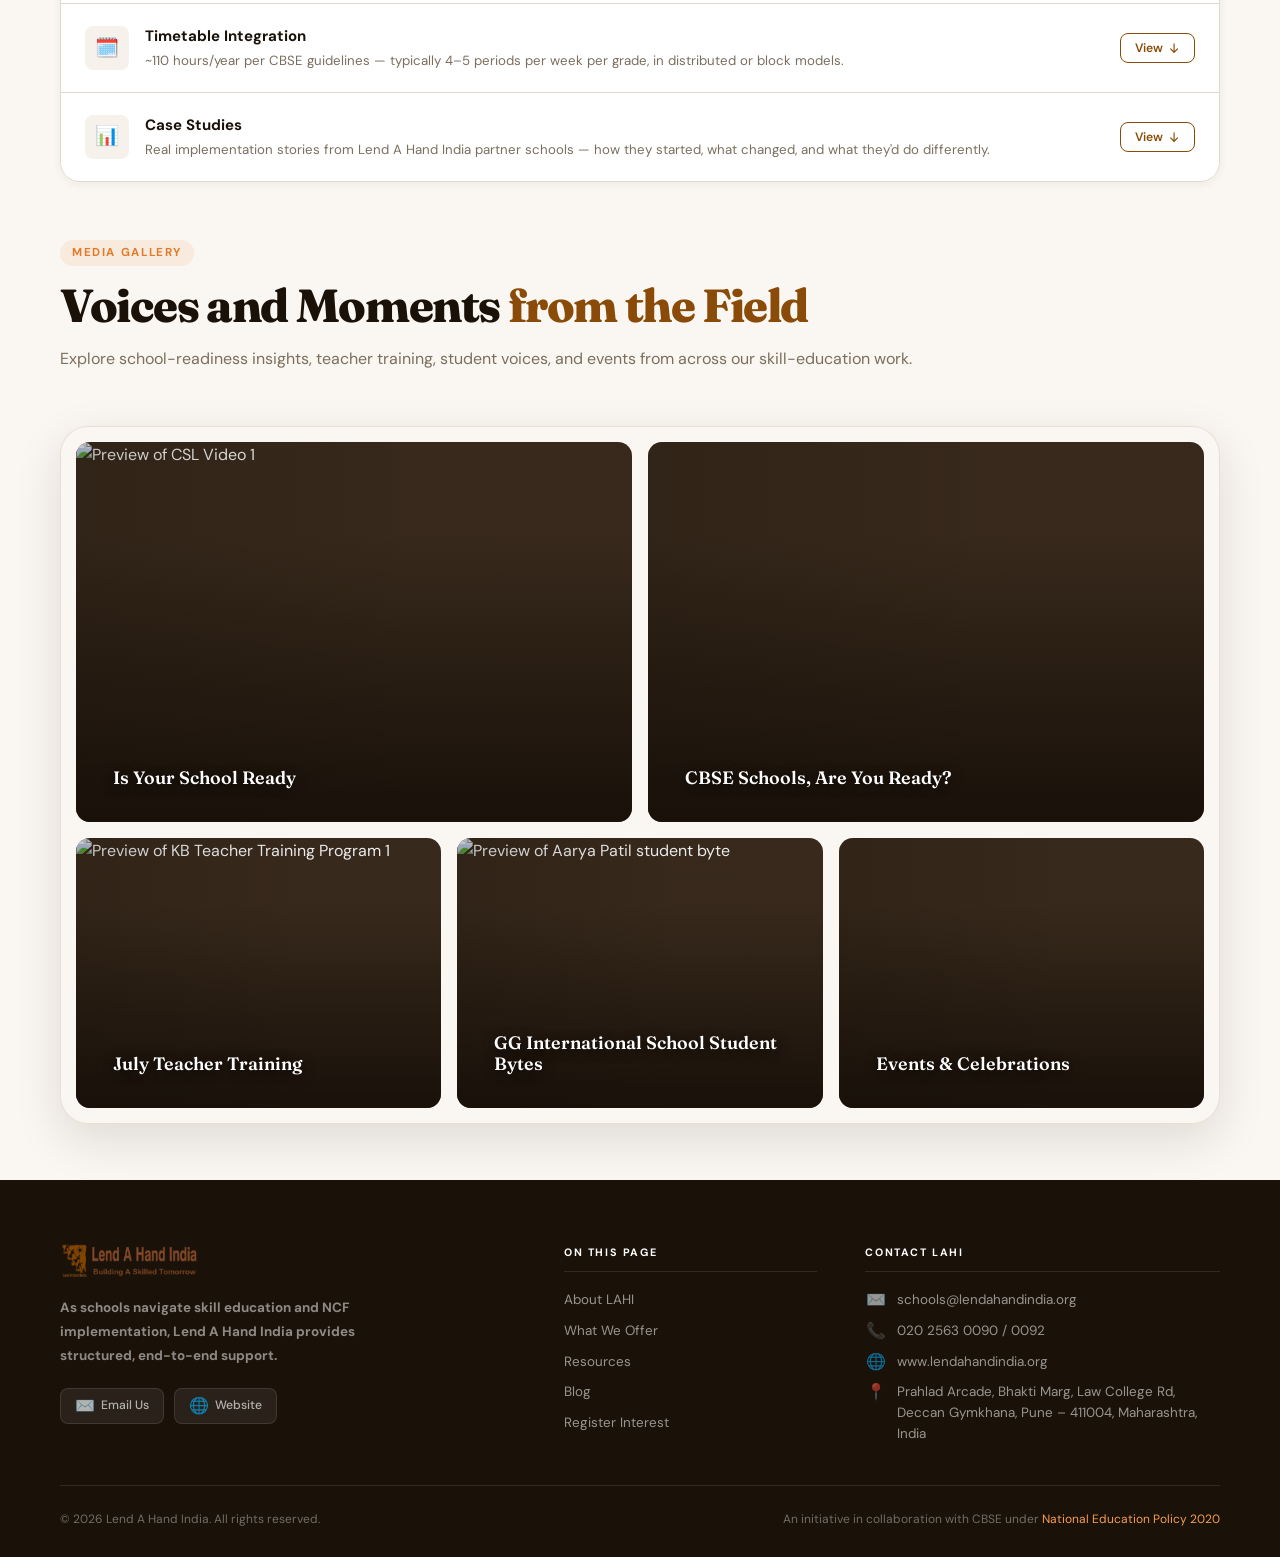
==== commit 9a784b71: "feat: refresh homepage layout, nav and socials" ====
--- a/index.html
+++ b/index.html
@@ -1,5 +1,5 @@
 <!doctype html>
-<html lang="en">
+<html lang="en" class="has-topbar">
   <head>
     <meta charset="UTF-8" />
     <link rel="icon" href="./favicon.ico" sizes="16x16 32x32 48x48" />
@@ -61,14 +61,6 @@
       rel="stylesheet"
     />
     <link rel="stylesheet" href="./styles.css" />
-    <!-- Google Analytics (GA4) -->
-    <script async src="https://www.googletagmanager.com/gtag/js?id=G-2FQH5SQFW0"></script>
-    <script>
-      window.dataLayer = window.dataLayer || [];
-      function gtag() { dataLayer.push(arguments); }
-      gtag('js', new Date());
-      gtag('config', 'G-2FQH5SQFW0');
-    </script>
     <!-- Google Calendar Scheduling Button (lazy-loaded) -->
     <link href="https://calendar.google.com/calendar/scheduling-button-script.css" rel="stylesheet" />
   </head>
@@ -110,23 +102,84 @@
         <rect width="256" height="256" fill="none"></rect>
         <polyline points="48 96 128 176 208 96" fill="none" stroke="currentColor" stroke-linecap="round" stroke-linejoin="round" stroke-width="24"></polyline>
       </symbol>
+      <symbol id="policy-icon-document" viewBox="0 0 256 256">
+        <path d="M200,224H56a8,8,0,0,1-8-8V40a8,8,0,0,1,8-8h96l56,56V216A8,8,0,0,1,200,224Z" fill="none" stroke="currentColor" stroke-linecap="round" stroke-linejoin="round" stroke-width="16"/>
+        <polyline points="152 32 152 88 208 88" fill="none" stroke="currentColor" stroke-linecap="round" stroke-linejoin="round" stroke-width="16"/>
+        <line x1="96" y1="136" x2="160" y2="136" fill="none" stroke="currentColor" stroke-linecap="round" stroke-linejoin="round" stroke-width="16"/>
+        <line x1="96" y1="168" x2="160" y2="168" fill="none" stroke="currentColor" stroke-linecap="round" stroke-linejoin="round" stroke-width="16"/>
+      </symbol>
+      <symbol id="policy-icon-framework" viewBox="0 0 256 256">
+        <circle cx="128" cy="60" r="28" fill="none" stroke="currentColor" stroke-linecap="round" stroke-linejoin="round" stroke-width="16"/>
+        <circle cx="60" cy="188" r="28" fill="none" stroke="currentColor" stroke-linecap="round" stroke-linejoin="round" stroke-width="16"/>
+        <circle cx="196" cy="188" r="28" fill="none" stroke="currentColor" stroke-linecap="round" stroke-linejoin="round" stroke-width="16"/>
+        <line x1="114" y1="84" x2="74" y2="164" fill="none" stroke="currentColor" stroke-linecap="round" stroke-linejoin="round" stroke-width="16"/>
+        <line x1="142" y1="84" x2="182" y2="164" fill="none" stroke="currentColor" stroke-linecap="round" stroke-linejoin="round" stroke-width="16"/>
+        <line x1="88" y1="188" x2="168" y2="188" fill="none" stroke="currentColor" stroke-linecap="round" stroke-linejoin="round" stroke-width="16"/>
+      </symbol>
+      <symbol id="policy-icon-institution" viewBox="0 0 256 256">
+        <polygon points="24 96 128 40 232 96 24 96" fill="none" stroke="currentColor" stroke-linecap="round" stroke-linejoin="round" stroke-width="16"/>
+        <line x1="56" y1="96" x2="56" y2="184" fill="none" stroke="currentColor" stroke-linecap="round" stroke-linejoin="round" stroke-width="16"/>
+        <line x1="104" y1="96" x2="104" y2="184" fill="none" stroke="currentColor" stroke-linecap="round" stroke-linejoin="round" stroke-width="16"/>
+        <line x1="152" y1="96" x2="152" y2="184" fill="none" stroke="currentColor" stroke-linecap="round" stroke-linejoin="round" stroke-width="16"/>
+        <line x1="200" y1="96" x2="200" y2="184" fill="none" stroke="currentColor" stroke-linecap="round" stroke-linejoin="round" stroke-width="16"/>
+        <line x1="32" y1="184" x2="224" y2="184" fill="none" stroke="currentColor" stroke-linecap="round" stroke-linejoin="round" stroke-width="16"/>
+        <line x1="16" y1="216" x2="240" y2="216" fill="none" stroke="currentColor" stroke-linecap="round" stroke-linejoin="round" stroke-width="16"/>
+      </symbol>
+      <symbol id="policy-icon-briefcase" viewBox="0 0 256 256">
+        <rect x="32" y="72" width="192" height="144" rx="8" fill="none" stroke="currentColor" stroke-linecap="round" stroke-linejoin="round" stroke-width="16"/>
+        <path d="M168,72V56a16,16,0,0,0-16-16H104A16,16,0,0,0,88,56V72" fill="none" stroke="currentColor" stroke-linecap="round" stroke-linejoin="round" stroke-width="16"/>
+        <path d="M224,126.1A191.3,191.3,0,0,1,128,152a191.3,191.3,0,0,1-96-25.9" fill="none" stroke="currentColor" stroke-linecap="round" stroke-linejoin="round" stroke-width="16"/>
+        <line x1="112" y1="120" x2="144" y2="120" fill="none" stroke="currentColor" stroke-linecap="round" stroke-linejoin="round" stroke-width="16"/>
+      </symbol>
     </svg>
+
+    <a class="skip-link" href="#home">Skip to content</a>
+
+    <!-- SOCIAL TOP BAR -->
+    <div class="topbar" role="complementary" aria-label="Contact and social links">
+      <div class="topbar-inner">
+        <a class="topbar-link topbar-link--mail" href="mailto:schools@lendahandindia.org" aria-label="Email Lend A Hand India at schools@lendahandindia.org">
+            <svg viewBox="0 0 256 256" aria-hidden="true" focusable="false"><path fill="currentColor" fill-rule="evenodd" d="M40,52H216a12,12,0,0,1,12,12V192a12,12,0,0,1-12,12H40a12,12,0,0,1-12-12V64A12,12,0,0,1,40,52ZM44,70L128,146L212,70L212,92L128,168L44,92Z"/></svg>
+          <span class="topbar-mail-long">schools@lendahandindia.org</span>
+          <span class="topbar-mail-short">Email</span>
+        </a>
+        <ul class="topbar-links" aria-label="Lend A Hand India on social media">
+          <li>
+            <a class="topbar-link topbar-link--icon topbar-link--yt" href="https://www.youtube.com/@LendAHandIndia" target="_blank" rel="noopener" aria-label="Lend A Hand India on YouTube (opens in a new tab)" title="YouTube">
+              <svg viewBox="0 0 256 256" aria-hidden="true" focusable="false"><path fill="currentColor" fill-rule="evenodd" d="M24,128c0,29.91,3.07,47.45,5.41,56.47A16,16,0,0,0,39,195.42C72.52,208.35,128,208,128,208s55.48.35,89-12.58a16,16,0,0,0,9.63-10.95c2.34-9,5.41-26.56,5.41-56.47s-3.07-47.45-5.41-56.47a16,16,0,0,0-9.63-11C183.48,47.65,128,48,128,48s-55.48-.35-89,12.58a16,16,0,0,0-9.63,11C27.07,80.54,24,98.09,24,128ZM112,92l52,36-52,36Z"/><path class="yt-play" fill="none" d="M112,92l52,36-52,36Z"/></svg>
+            </a>
+          </li>
+          <li>
+            <a class="topbar-link topbar-link--icon topbar-link--ig" href="https://www.instagram.com/lendahandindia/" target="_blank" rel="noopener" aria-label="Lend A Hand India on Instagram (opens in a new tab)" title="Instagram">
+              <svg viewBox="0 0 256 256" aria-hidden="true" focusable="false"><defs><radialGradient id="topbar-ig-gradient" gradientUnits="userSpaceOnUse" cx="77" cy="274" r="384"><stop offset="0" stop-color="#fdf497"/><stop offset="0.05" stop-color="#fdf497"/><stop offset="0.45" stop-color="#fd5949"/><stop offset="0.6" stop-color="#d6249f"/><stop offset="0.9" stop-color="#285aeb"/></radialGradient></defs><g class="ig-glyph"><rect x="32" y="32" width="192" height="192" rx="48" fill="none" stroke="currentColor" stroke-linecap="round" stroke-linejoin="round" stroke-width="18"/><circle cx="128" cy="128" r="40" fill="none" stroke="currentColor" stroke-miterlimit="10" stroke-width="18"/><circle class="ig-dot" cx="180" cy="76" r="13" fill="currentColor"/></g></svg>
+            </a>
+          </li>
+          <li>
+            <a class="topbar-link topbar-link--icon topbar-link--fb" href="https://www.facebook.com/lendahandindia/" target="_blank" rel="noopener" aria-label="Lend A Hand India on Facebook (opens in a new tab)" title="Facebook">
+              <svg viewBox="0 0 256 256" aria-hidden="true" focusable="false"><rect width="256" height="256" fill="none"/><circle cx="128" cy="128" r="96" fill="none" stroke="currentColor" stroke-linecap="round" stroke-linejoin="round" stroke-width="18"/><path d="M168,88H152a24,24,0,0,0-24,24V224" fill="none" stroke="currentColor" stroke-linecap="round" stroke-linejoin="round" stroke-width="18"/><line x1="96" y1="144" x2="160" y2="144" fill="none" stroke="currentColor" stroke-linecap="round" stroke-linejoin="round" stroke-width="18"/></svg>
+            </a>
+          </li>
+          <li>
+            <a class="topbar-link topbar-link--icon topbar-link--li" href="https://in.linkedin.com/company/lendahandindia" target="_blank" rel="noopener" aria-label="Lend A Hand India on LinkedIn (opens in a new tab)" title="LinkedIn">
+              <svg viewBox="0 0 256 256" aria-hidden="true" focusable="false"><rect width="256" height="256" fill="none"/><rect x="32" y="32" width="192" height="192" rx="8" fill="none" stroke="currentColor" stroke-linecap="round" stroke-linejoin="round" stroke-width="18"/><line x1="120" y1="112" x2="120" y2="176" fill="none" stroke="currentColor" stroke-linecap="round" stroke-linejoin="round" stroke-width="18"/><line x1="88" y1="112" x2="88" y2="176" fill="none" stroke="currentColor" stroke-linecap="round" stroke-linejoin="round" stroke-width="18"/><path d="M120,140a28,28,0,0,1,56,0v36" fill="none" stroke="currentColor" stroke-linecap="round" stroke-linejoin="round" stroke-width="18"/><circle cx="88" cy="84" r="12" fill="currentColor"/></svg>
+            </a>
+          </li>
+        </ul>
+      </div>
+    </div>
 
     <!-- NAV -->
     <nav>
-      <a href="#" class="nav-logo" data-gtag-label="logo_home">
+      <a href="#" class="nav-logo">
         <img
           src="./assets/logo-lahi.png"
           alt="Lend A Hand India — Building A Skilled Tomorrow"
         />
       </a>
       <ul class="nav-links">
-        <li><a href="#about" data-gtag-label="about_lahi_nav_desktop">About LAHI</a></li>
-        <li><a href="#policy" data-gtag-label="nep_ncf_nav_desktop">NEP-NCF</a></li>
-        <li><a href="#programmes" data-gtag-label="programmes_nav_desktop">Programmes</a></li>
-        <li><a href="#provides" data-gtag-label="what_we_offer_nav_desktop">What We Offer</a></li>
-        <li><a href="#visit" data-gtag-label="virtual_tour_nav_desktop">Virtual Tour of Karigar</a></li>
-        <li><a href="#gallery-mosaic" data-gtag-label="gallery_nav_desktop">Gallery</a></li>
+        <li><a href="#about">About LAHI</a></li>
+        <li><a href="#programmes">What We Offer</a></li>
+        <li><a href="#partners">Partner Schools</a></li>
         <li class="dropdown" id="resources-dropdown">
           <button
             class="dropdown-toggle"
@@ -138,19 +191,22 @@
             <svg class="dropdown-chevron" xmlns="http://www.w3.org/2000/svg" viewBox="0 0 256 256" aria-hidden="true" focusable="false"><use href="#direction-caret-down"></use></svg>
           </button>
           <ul class="dropdown-menu" id="resources-dropdown-menu">
-            <li><a href="#resources">Resources &amp; Circulars</a></li>
             <li><a href="#faq">FAQs</a></li>
-            <li><a href="#timetable-gen">Timetable</a></li>
+            <li><a href="#visit">Virtual Tour of Karigar</a></li>
+            <li><a href="#timetable-gen">Timetable Generator</a></li>
+            <li><a href="#resources-brochures">Downloadable Brochures</a></li>
+            <li><a href="#resources-webinars">Webinars</a></li>
+            <li><a href="#testimonials">Testimonials</a></li>
+            <li><a href="#gallery-mosaic">Gallery</a></li>
           </ul>
         </li>
-        <li><a href="#partners">Partner Schools</a></li>
-        <li><a href="./blog/">Blog</a></li>
+        <li><a href="./blog/">Blogs</a></li>
       </ul>
       <div class="nav-ctas">
-        <a href="#register" class="nav-cta" data-gtag-label="register_interest_nav_desktop">Register Interest</a>
+        <a href="#register" class="nav-cta">Register Interest</a>
         <a href="https://calendar.app.google/NGyU42gqyEWC4U678" target="_blank" rel="noopener" class="nav-cta nav-cta-book">📅 Book a Call</a>
       </div>
-      <a href="#register-form" class="nav-cta mobile-header-cta" data-gtag-label="register_interest_mobile_header">Register Interest</a>
+      <a href="#register-form" class="nav-cta mobile-header-cta">Register Interest</a>
       <button class="nav-hamburger" id="hamburger" aria-label="Open menu" aria-expanded="false" aria-controls="mobile-nav">
         <span></span><span></span><span></span>
       </button>
@@ -158,12 +214,9 @@
 
     <!-- MOBILE NAV OVERLAY -->
     <div class="mobile-nav-overlay" id="mobile-nav">
-      <a href="#about" class="mobile-nav-link" data-gtag-label="about_lahi_mobile">About LAHI</a>
-      <a href="#policy" class="mobile-nav-link">NEP-NCF</a>
-      <a href="#programmes" class="mobile-nav-link">Programmes</a>
-      <a href="#provides" class="mobile-nav-link">What We Offer</a>
-      <a href="#visit" class="mobile-nav-link">Virtual Tour of Karigar</a>
-      <a href="#gallery-mosaic" class="mobile-nav-link">Gallery</a>
+      <a href="#about" class="mobile-nav-link">About LAHI</a>
+      <a href="#programmes" class="mobile-nav-link">What We Offer</a>
+      <a href="#partners" class="mobile-nav-link">Partner Schools</a>
       <div class="mobile-nav-dropdown">
         <button
           class="mobile-nav-link mobile-dropdown-toggle"
@@ -175,13 +228,16 @@
           <svg class="mobile-dropdown-chevron" xmlns="http://www.w3.org/2000/svg" viewBox="0 0 256 256" aria-hidden="true" focusable="false"><use href="#direction-caret-down"></use></svg>
         </button>
         <div class="mobile-dropdown-menu" id="mobile-resources-menu">
-          <a href="#resources" class="mobile-sub-nav-link">Resources &amp; Circulars</a>
           <a href="#faq" class="mobile-sub-nav-link">FAQs</a>
-          <a href="#timetable-gen" class="mobile-sub-nav-link">Timetable</a>
+          <a href="#visit" class="mobile-sub-nav-link">Virtual Tour of Karigar</a>
+          <a href="#timetable-gen" class="mobile-sub-nav-link">Timetable Generator</a>
+          <a href="#resources-brochures" class="mobile-sub-nav-link">Downloadable Brochures</a>
+          <a href="#resources-webinars" class="mobile-sub-nav-link">Webinars</a>
+          <a href="#testimonials" class="mobile-sub-nav-link">Testimonials</a>
+          <a href="#gallery-mosaic" class="mobile-sub-nav-link">Gallery</a>
         </div>
       </div>
-      <a href="#partners" class="mobile-nav-link">Partner Schools</a>
-      <a href="./blog/" class="mobile-nav-link">Blog</a>
+      <a href="./blog/" class="mobile-nav-link">Blogs</a>
       <a href="#register-form" class="mobile-cta mobile-nav-link">Register Interest</a>
       <a href="https://calendar.app.google/NGyU42gqyEWC4U678" target="_blank" rel="noopener" class="mobile-cta mobile-cta-book mobile-nav-link">📅 Book a Call</a>
     </div>
@@ -196,30 +252,32 @@
           </div>
 
           <h1 class="hero-h1-animate">
-            <strong>Implement
-            NEP Skill Education in CBSE Schools</strong><br />
-            <span class="accent hero-subtitle-light"
-              >With Clarity, Not Trial and Error</span
-            >
+            Helping Pvt. Schools in Planning and Implementing
+            <span class="accent">Skill Education.</span>
           </h1>
-          <p class="hero-sub hero-sub-animate">
-            CBSE timelines for skill education implementation begin in
-            2026–27—but most schools are still figuring out how to implement.<br />
-            With 20+ years of experience working with NCERT and State
-            Governments to drive skill education, Lend A Hand India brings deep policy and
-            implementation expertise.<br />
-            Its team members have contributed to<strong>
-              textbook development and Composite Skill Lab (CSL)
-              guidelines.</strong
-            ><br />
-            <strong>Lend A Hand India partners with CBSE schools across India</strong> to
-            implement NEP–NCF aligned skill education—sustainably and at scale.
-          </p>
+          <ul class="hero-pillars hero-sub-animate" aria-label="How we support schools">
+            <li class="hero-pillar">
+              <span class="hero-pillar-icon"><img src="./assets/icons/hero-readiness-assessment.svg" alt="" width="30" height="30" /></span>
+              <span class="hero-pillar-label">Readiness Assessment</span>
+            </li>
+            <li class="hero-pillar">
+              <span class="hero-pillar-icon"><img src="./assets/icons/hero-teacher-enablement.svg" alt="" width="30" height="30" /></span>
+              <span class="hero-pillar-label">Teacher Enablement</span>
+            </li>
+            <li class="hero-pillar">
+              <span class="hero-pillar-icon"><img src="./assets/icons/hero-operationalisation.svg" alt="" width="30" height="30" /></span>
+              <span class="hero-pillar-label">Operationalisation</span>
+            </li>
+            <li class="hero-pillar">
+              <span class="hero-pillar-icon"><img src="./assets/icons/hero-monitoring-mentoring.svg" alt="" width="30" height="30" /></span>
+              <span class="hero-pillar-label">Monitoring &amp; Mentoring</span>
+            </li>
+          </ul>
 
           <div class="hero-actions hero-actions-animate">
-            <a href="#register" class="btn-primary" id="conversation-register-cta" data-responsive-register-cta>
-              Start the Conversation
-              <svg class="direction-icon up-right-arrow-icon" viewBox="0 0 256 256" aria-hidden="true" focusable="false"><use href="#direction-arrow-up-right"></use></svg>
+            <a href="#offer-csl" class="btn-primary" id="hero-csl-cta">
+              Enter a Composite Skill Lab
+              <svg class="direction-icon" viewBox="0 0 256 256" aria-hidden="true" focusable="false" style="width:1.1em;height:1.1em"><use href="#direction-arrow-right"></use></svg>
             </a>
           </div>
 
@@ -311,9 +369,9 @@
           </div>
           <div class="about-highlights reveal">
             <div class="highlight-card">
-              <div class="highlight-icon">📊</div>
+              <div class="highlight-icon" aria-hidden="true">📊</div>
               <div class="highlight-body">
-                <h4>Economic Survey Recognition</h4>
+                <h3>Economic Survey Recognition</h3>
                 <p>
                   Recognised by the Ministry of Finance in the Economic Survey
                   2023–24 for transformative work in vocational education.
@@ -321,35 +379,34 @@
               </div>
             </div>
             <div class="highlight-card">
-              <div class="highlight-icon">📋</div>
+              <div class="highlight-icon" aria-hidden="true">🏛️</div>
               <div class="highlight-body">
-                <h4>Recognised by CBSE as an Institution of Eminence.</h4>
+                <h3>State Government Partner</h3>
                 <p>
-                  Recognised by CBSE as an <strong>Institution of Eminence</strong>, reflecting
-                  Karigar School of Applied Learning’s contribution to
-                  strengthening NEP 2020-aligned skill education and supporting
-                  CBSE’s efforts in building system readiness.
+                  Partnering with <strong>20+ State Governments</strong> on
+                  vocational education frameworks.
                 </p>
               </div>
             </div>
             <div class="highlight-card">
-              <div class="highlight-icon">🏛️</div>
+              <div class="highlight-icon" aria-hidden="true">📋</div>
               <div class="highlight-body">
-                <h4>State Government Partner</h4>
+                <h3>Policy &amp; Framework Contributions</h3>
                 <p>
-                  Partnering with <strong>20+ State Governments</strong> to design and implement
-                  vocational education frameworks, while contributing at the
-                  national level to <strong>Composite Skill Lab (CSL) set up guidelines</strong>
-                  and <strong>NCERT textbook development committees.</strong>
+                  Contributed to <strong>CBSE’s CSL setup guidelines</strong>.
+                  Represented on <strong>NCERT’s Skill Education Curricular Area
+                  Group</strong> and textbook development committee under NEP 2020.
                 </p>
               </div>
             </div>
             <div class="highlight-card">
-              <div class="highlight-icon">🏫</div>
+              <div class="highlight-icon" aria-hidden="true">🏅</div>
               <div class="highlight-body">
-                <h4>Deep Experience &amp; Teacher-Led Implementation</h4>
+                <h3>CBSE Institution of Eminence</h3>
                 <p>
-                  Worked across CBSE, state boards, government and private schools - directly with 20,000+ schools in more than 20+ states &amp; UTs. LAHI supports the full implementation journey while building teacher capacity for sustainable, long-term execution.
+                  Recognised by CBSE as an <strong>Institution of Eminence</strong>,
+                  Karigar advances NEP 2020-aligned skill education and strengthens
+                  system readiness for implementation.
                 </p>
               </div>
             </div>
@@ -361,78 +418,103 @@
     <!-- NEP-NCF POLICY CONTEXT -->
     <section id="policy">
       <div class="section-inner">
-        <div class="section-label reveal">Policy Context</div>
-        <h2 class="section-title reveal">
-          Is your school ready to implement
-          <span class="it">NEP 2020 Skill Education?</span>
-        </h2>
-        <div
-          class="policy-countdown reveal"
-          id="policy-countdown"
-          role="timer"
-          aria-label="Time remaining until 22 August 2027 at 11:59 PM India Standard Time"
-        >
-          <p class="countdown-kicker">Aug-2027 is closer than you think</p>
-          <div class="countdown-units" aria-hidden="true">
-            <div class="countdown-unit">
-              <span class="countdown-value" data-countdown="days">000</span>
-              <span class="countdown-label">Days</span>
-            </div>
-            <div class="countdown-unit">
-              <span class="countdown-value" data-countdown="hours">00</span>
-              <span class="countdown-label">Hours</span>
-            </div>
-            <div class="countdown-unit">
-              <span class="countdown-value" data-countdown="minutes">00</span>
-              <span class="countdown-label">Minutes</span>
-            </div>
-            <div class="countdown-unit">
-              <span class="countdown-value" data-countdown="seconds">00</span>
-              <span class="countdown-label">Seconds</span>
-            </div>
-          </div>
-          <p class="countdown-status" id="countdown-status">
-            Plan your Composite Skill Lab before the deadline (22nd August 2027)
-          </p>
-        </div>
-        <p class="section-desc reveal">
-          Here's what is changing—and what it means for your school.
-        </p>
+        <div class="policy-top">
+          <div class="policy-intro">
+            <div class="section-label reveal">Policy Context</div>
+            <h2 class="section-title reveal">
+              Is your school ready to implement
+              <span class="it">NEP 2020 Skill Education?</span>
+            </h2>
+          </div>
+          <div
+            class="policy-countdown reveal"
+            id="policy-countdown"
+            role="timer"
+            aria-label="Time remaining until 22 August 2027 at 11:59 PM India Standard Time"
+          >
+            <p class="countdown-kicker">Aug-2027 is closer than you think</p>
+            <div class="countdown-units" aria-hidden="true">
+              <div class="countdown-unit">
+                <span class="countdown-value" data-countdown="days">000</span>
+                <span class="countdown-label">Days</span>
+              </div>
+              <div class="countdown-unit">
+                <span class="countdown-value" data-countdown="hours">00</span>
+                <span class="countdown-label">Hours</span>
+              </div>
+              <div class="countdown-unit">
+                <span class="countdown-value" data-countdown="minutes">00</span>
+                <span class="countdown-label">Minutes</span>
+              </div>
+              <div class="countdown-unit">
+                <span class="countdown-value" data-countdown="seconds">00</span>
+                <span class="countdown-label">Seconds</span>
+              </div>
+            </div>
+            <p class="countdown-status" id="countdown-status">
+              Plan your Composite Skill Lab before the deadline (22nd August 2027)
+            </p>
+          </div>
+        </div>
 
         <div class="policy-content">
-          <div class="circular-cards reveal">
-            <div class="circular-card">
-              <div class="tag">NEP 2020 — Mandate</div>
-              <h4>110 Hours of Skill Education Required</h4>
-              <p>
-                Grades 6–10 require 110 annual skill-education hours with
-                structured timetabling.
-              </p>
-            </div>
-            <div class="circular-card">
-              <div class="tag">NCF 2023 — Framework</div>
-              <h4>Structured Skill Education Starts from Grade 6</h4>
-              <p>
-                The framework includes Kaushal Bodh (6–8) and Kaushal Vikas
-                (9–10).
-              </p>
-            </div>
-            <div class="circular-card">
-              <div class="tag">CBSE Circular — Affiliation</div>
-              <h4>Now Part of CBSE Evaluation</h4>
-              <p>
-                Affiliation and inspections now assess schools’ skill-education
-                implementation.
-              </p>
-            </div>
-            <div class="circular-card">
-              <div class="tag">Classes 11–12 — Internship</div>
-              <h4>Per NEP2020, Internship Becomes Essential (11–12)</h4>
-              <p>
-                Internships connect classroom learning with real-world
-                experience.
-              </p>
-            </div>
+          <div class="policy-updates reveal">
+            <p class="section-desc">
+              Here's what is changing—and what it means for your school.
+            </p>
+            <ol class="policy-timeline">
+              <li>
+                <a class="policy-step" href="#resource-nep2020">
+                  <span class="policy-step-icon policy-step-icon--document" aria-hidden="true"><svg viewBox="0 0 256 256" focusable="false"><use href="#policy-icon-document"></use></svg></span>
+                  <span class="policy-step-year">NEP 2020<span class="policy-step-go" aria-hidden="true"><svg viewBox="0 0 256 256" focusable="false"><use href="#direction-arrow-right"></use></svg></span></span>
+                  <span class="policy-step-kind">Mandate</span>
+                  <span class="policy-step-title">110 Hours of Skill Education Required</span>
+                  <span class="policy-step-text">
+                    Grades 6–10 require 110 annual skill-education hours with
+                    structured timetabling.
+                  </span>
+                  <span class="visually-hidden">Open the NEP 2020 policy documents in Resources</span>
+                </a>
+              </li>
+              <li>
+                <a class="policy-step" href="#resource-ncf2023">
+                  <span class="policy-step-icon policy-step-icon--framework" aria-hidden="true"><svg viewBox="0 0 256 256" focusable="false"><use href="#policy-icon-framework"></use></svg></span>
+                  <span class="policy-step-year">NCF 2023<span class="policy-step-go" aria-hidden="true"><svg viewBox="0 0 256 256" focusable="false"><use href="#direction-arrow-right"></use></svg></span></span>
+                  <span class="policy-step-kind">Framework</span>
+                  <span class="policy-step-title">Structured Skill Education Starts from Grade 6</span>
+                  <span class="policy-step-text">
+                    The framework includes Kaushal Bodh (6–8) and Kaushal Vikas
+                    (9–10).
+                  </span>
+                  <span class="visually-hidden">Open the NCF 2023 policy documents in Resources</span>
+                </a>
+              </li>
+              <li>
+                <a class="policy-step" href="#resource-cbse-circulars">
+                  <span class="policy-step-icon policy-step-icon--institution" aria-hidden="true"><svg viewBox="0 0 256 256" focusable="false"><use href="#policy-icon-institution"></use></svg></span>
+                  <span class="policy-step-year">CBSE Circular<span class="policy-step-go" aria-hidden="true"><svg viewBox="0 0 256 256" focusable="false"><use href="#direction-arrow-right"></use></svg></span></span>
+                  <span class="policy-step-kind">Affiliation</span>
+                  <span class="policy-step-title">Now Part of CBSE Evaluation</span>
+                  <span class="policy-step-text">
+                    Affiliation and inspections now assess schools’ skill-education
+                    implementation.
+                  </span>
+                  <span class="visually-hidden">Open the CBSE Circular policy documents in Resources</span>
+                </a>
+              </li>
+              <li>
+                <div class="policy-step policy-step--static">
+                  <span class="policy-step-icon policy-step-icon--briefcase" aria-hidden="true"><svg viewBox="0 0 256 256" focusable="false"><use href="#policy-icon-briefcase"></use></svg></span>
+                  <span class="policy-step-year">Classes 11–12</span>
+                  <span class="policy-step-kind">Internship</span>
+                  <span class="policy-step-title">Per NEP2020, Internship Becomes Essential (11–12)</span>
+                  <span class="policy-step-text">
+                    Internships connect classroom learning with real-world
+                    experience.
+                  </span>
+                </div>
+              </li>
+            </ol>
           </div>
           <div class="what-it-means reveal">
             <h3>What This Means for Your School</h3>
@@ -454,20 +536,20 @@
             </ul>
             <p
               style="
-                margin-top: 20px;
+                margin-top: 12px;
                 font-size: 0.9rem;
                 color: rgba(255, 255, 255, 0.75);
                 font-style: italic;
                 border-top: 1px solid rgba(255, 255, 255, 0.2);
-                padding-top: 16px;
+                padding-top: 12px;
               "
             >
               Most schools understand the policy. The real challenge is
               implementation.
             </p>
-            <div style="margin-top: 24px;">
+            <div style="margin-top: 16px;">
               <a href="#register" class="btn-primary" style="display: inline-flex;" data-responsive-register-cta>
-                Talk to Lend A Hand India about Implementation
+                Talk to LAHI about implementation
                 <svg class="direction-icon up-right-arrow-icon" viewBox="0 0 256 256" aria-hidden="true" focusable="false"><use href="#direction-arrow-up-right"></use></svg>
               </a>
             </div>
@@ -476,22 +558,22 @@
       </div>
     </section>
 
-    <!-- PROGRAMMES -->
+    <!-- WHAT WE OFFER (formerly "What We Implement") -->
     <section id="programmes">
       <div class="section-inner">
-        <div class="section-label reveal">What We Implement</div>
+        <div class="section-label reveal">Our Programmes</div>
         <h2 class="section-title reveal">
-          Programmes <span class="it">for Every Grade</span>
+          What <span class="it">We Offer</span>
         </h2>
         <p class="section-desc reveal">
-          Lend A Hand India's programmes are directly aligned to the NCF 2023 framework —
-          designed to be delivered within your existing school structure with
-          dedicated teacher support.
+          Our offerings include Multiskill education, Kaushal Bodh and Kaushal
+          Vikas, delivered through structured teacher training and Composite
+          Skill Lab (CSL) support.
         </p>
 
         <div class="programmes-grid">
-          <!-- Kaushal Bodh Card -->
-          <article class="programme-card reveal">
+          <!-- Composite Skill Lab Setup Card -->
+          <article class="programme-card reveal" id="offer-csl">
             <div class="programme-card-img">
               <img
                 src="./assets/p9.jpg"
@@ -499,130 +581,31 @@
               />
             </div>
             <div class="programme-header">
-              <div class="programme-grade">Grades 6–8</div>
-              <h3>Kaushal Bodh</h3>
-              <div class="hindi">Kaushal Bodh — Awareness Through Skill</div>
-            </div>
-            <button class="programme-toggle" id="programme-toggle-kaushal-bodh" type="button" aria-expanded="false" aria-controls="programme-details-kaushal-bodh">
+              <h3>Composite Skill Lab Setup for Schools</h3>
+            </div>
+            <button class="programme-toggle" id="programme-toggle-csl" type="button" aria-expanded="false" aria-controls="programme-details-csl">
               <span>Read more</span><span class="programme-toggle-icon" aria-hidden="true"><svg class="direction-icon toggle-arrow-icon" viewBox="0 0 256 256" focusable="false"><use href="#direction-arrow-down"></use></svg></span>
             </button>
-            <div class="programme-details" id="programme-details-kaushal-bodh" role="region" aria-labelledby="programme-toggle-kaushal-bodh" hidden>
-            <div class="programme-body">
-              <p>
-                An exploratory, hands-on programme that introduces students to the world of work through structured activities across life forms, machines &amp; materials, and human services—building curiosity, practical thinking, and real-life connections.
-              </p>
-              <p>
-                <strong style="font-size: 0.82rem; color: var(--ink)"
-                  >Sample Activity Areas:</strong
-                >
-              </p>
-              <div class="sectors-list">
-                <span class="sector-chip">Gardening</span>
-                <span class="sector-chip">Simple Machines</span>
-                <span class="sector-chip">Basic Circuits</span>
-                <span class="sector-chip">First Aid</span>
-                <span class="sector-chip">Financial Literacy</span>
-              </div>
-              <div
-                style="
-                  margin-top: 20px;
-                  padding-top: 16px;
-                  border-top: 1px solid var(--border);
-                "
-              >
-                <p
-                  style="
-                    font-size: 0.8rem;
-                    font-weight: 700;
-                    color: var(--teal);
-                    text-transform: uppercase;
-                    letter-spacing: 0.08em;
-                    margin-bottom: 10px;
-                  "
-                >
-                  What this means for your school
-                </p>
-                <ul
-                  style="
-                    list-style: none;
-                    display: flex;
-                    flex-direction: column;
-                    gap: 6px;
-                  "
-                >
-                  <li
-                    style="
-                      font-size: 0.85rem;
-                      color: var(--muted);
-                      padding-left: 14px;
-                      position: relative;
-                      line-height: 1.55;
-                    "
-                  >
-                    <span
-                      style="
-                        position: absolute;
-                        left: 0;
-                        color: var(--saffron);
-                        font-weight: 700;
-                      "
-                      >·</span
-                    >
-                    Integrated into timetable
-                  </li>
-                  <li
-                    style="
-                      font-size: 0.85rem;
-                      color: var(--muted);
-                      padding-left: 14px;
-                      position: relative;
-                      line-height: 1.55;
-                    "
-                  >
-                    <span
-                      style="
-                        position: absolute;
-                        left: 0;
-                        color: var(--saffron);
-                        font-weight: 700;
-                      "
-                      >·</span
-                    >
-                    Minimal infrastructure required
-                  </li>
-                  <li
-                    style="
-                      font-size: 0.85rem;
-                      color: var(--muted);
-                      padding-left: 14px;
-                      position: relative;
-                      line-height: 1.55;
-                    "
-                  >
-                    <span
-                      style="
-                        position: absolute;
-                        left: 0;
-                        color: var(--saffron);
-                        font-weight: 700;
-                      "
-                      >·</span
-                    >
-                    Build early exposure + foundational skills
-                  </li>
+            <div class="programme-details" id="programme-details-csl" role="region" aria-labelledby="programme-toggle-csl" hidden>
+              <div class="programme-body">
+                <p class="programme-intro">One toolkit for multiple skill domains.</p>
+                <ul class="programme-benefits">
+                  <li><strong>Sector Selection &amp; Lab Design:</strong> Choose the right sectors, tools and equipment based on your school’s space, students and goals.</li>
+                  <li><strong>Flexible &amp; Phased Setup:</strong> Build a cost-efficient lab that fits your investment and scales with your school’s needs.</li>
+                  <li><strong>Safe &amp; Effective Operations:</strong> Get guidance on safety, storage, lab operations and optimal utilisation.</li>
                 </ul>
-              </div>
-            </div>
-            <div class="programme-footer">
-              <span
-                >📚 Supplementary project guides · Teacher guides · Toolkit</span
-              >
-            </div>
+                <div class="programme-school-impact">
+                  <p class="programme-impact-title">What this means for your school</p>
+                  <ul class="programme-benefits">
+                    <li><strong>Cost-Efficient &amp; Scalable Setup:</strong> Optimise investment with a practical lab that grows with your school.</li>
+                  </ul>
+                </div>
+              </div>
             </div>
           </article>
 
-          <!-- Kaushal Vikas Card -->
-          <article class="programme-card reveal">
+          <!-- Teacher Capacity Building Card -->
+          <article class="programme-card reveal" id="offer-teachers">
             <div class="programme-card-img">
               <img
                 src="./assets/p8.jpg"
@@ -630,147 +613,25 @@
               />
             </div>
             <div class="programme-header">
-              <div class="programme-grade">Grades 9–10</div>
-              <h3>Kaushal Vikas</h3>
-              <div class="hindi">Kaushal Vikas — Skill Development</div>
-            </div>
-            <button class="programme-toggle" id="programme-toggle-kaushal-vikas" type="button" aria-expanded="false" aria-controls="programme-details-kaushal-vikas">
+              <h3>Teacher Capacity Building</h3>
+            </div>
+            <button class="programme-toggle" id="programme-toggle-teachers" type="button" aria-expanded="false" aria-controls="programme-details-teachers">
               <span>Read more</span><span class="programme-toggle-icon" aria-hidden="true"><svg class="direction-icon toggle-arrow-icon" viewBox="0 0 256 256" focusable="false"><use href="#direction-arrow-down"></use></svg></span>
             </button>
-            <div class="programme-details" id="programme-details-kaushal-vikas" role="region" aria-labelledby="programme-toggle-kaushal-vikas" hidden>
-            <div class="programme-body">
-              <p>
-                Multi-sector skill education aligned to NSQF Level 1–2, introducing students to real-world vocational pathways. Each grade covers three sector modules, delivered through structured, hands-on learning using NCERT's curriculum and teaching-learning materials.
-              </p>
-              <p>
-                <strong style="font-size: 0.82rem; color: var(--ink)"
-                  >Indicative sectors:</strong
-                >
-              </p>
-              <div class="sectors-list" style="margin-bottom: 12px">
-                <span class="sector-chip">Agriculture</span>
-                <span class="sector-chip">Construction</span>
-                <span class="sector-chip">Apparel</span>
-                <span class="sector-chip">Healthcare</span>
-                <span class="sector-chip">Tourism</span>
-                <span class="sector-chip">Gardening</span>
-              </div>
-              <div
-                style="
-                  margin-top: 20px;
-                  padding-top: 16px;
-                  border-top: 1px solid var(--border);
-                "
-              >
-                <p
-                  style="
-                    font-size: 0.8rem;
-                    font-weight: 700;
-                    color: var(--teal);
-                    text-transform: uppercase;
-                    letter-spacing: 0.08em;
-                    margin-bottom: 10px;
-                  "
-                >
-                  What this means for your school
-                </p>
-                <ul
-                  style="
-                    list-style: none;
-                    display: flex;
-                    flex-direction: column;
-                    gap: 6px;
-                  "
-                >
-                  <li
-                    style="
-                      font-size: 0.85rem;
-                      color: var(--muted);
-                      padding-left: 14px;
-                      position: relative;
-                      line-height: 1.55;
-                    "
-                  >
-                    <span
-                      style="
-                        position: absolute;
-                        left: 0;
-                        color: var(--saffron);
-                        font-weight: 700;
-                      "
-                      >·</span
-                    >
-                    Structured modules aligned to NSQF levels and CBSE
-                    expectations
-                  </li>
-                  <li
-                    style="
-                      font-size: 0.85rem;
-                      color: var(--muted);
-                      padding-left: 14px;
-                      position: relative;
-                      line-height: 1.55;
-                    "
-                  >
-                    <span
-                      style="
-                        position: absolute;
-                        left: 0;
-                        color: var(--saffron);
-                        font-weight: 700;
-                      "
-                      >·</span
-                    >
-                    Delivered by trained in-school teachers
-                  </li>
-                  <li
-                    style="
-                      font-size: 0.85rem;
-                      color: var(--muted);
-                      padding-left: 14px;
-                      position: relative;
-                      line-height: 1.55;
-                    "
-                  >
-                    <span
-                      style="
-                        position: absolute;
-                        left: 0;
-                        color: var(--saffron);
-                        font-weight: 700;
-                      "
-                      >·</span
-                    >
-                    Requires a composite skill lab (CSL)
-                  </li>
-                  <li
-                    style="
-                      font-size: 0.85rem;
-                      color: var(--muted);
-                      padding-left: 14px;
-                      position: relative;
-                      line-height: 1.55;
-                    "
-                  >
-                    <span
-                      style="
-                        position: absolute;
-                        left: 0;
-                        color: var(--saffron);
-                        font-weight: 700;
-                      "
-                      >·</span
-                    >
-                    Enables clear, assessable implementation
-                  </li>
+            <div class="programme-details" id="programme-details-teachers" role="region" aria-labelledby="programme-toggle-teachers" hidden>
+              <div class="programme-body">
+                <p class="programme-intro">Practical training that builds teacher confidence to deliver hands-on, experiential skill education.</p>
+                <ul class="programme-benefits">
+                  <li>Delivered by certified facilitators with practical expertise.</li>
+                  <li><strong>Hands-On Training:</strong> Training across vocational domains through Kaushal Bodh and Kaushal Vikas, with live demonstrations and practice sessions.</li>
+                  <li><strong>Practical Tools &amp; Resources:</strong> Ready-to-use lesson plans, assessment rubrics and other teaching-learning materials (TLM).</li>
                 </ul>
               </div>
             </div>
-            </div>
           </article>
 
-          <!-- Internship Card -->
-          <article class="programme-card reveal">
+          <!-- Implementation & Monitoring Card -->
+          <article class="programme-card reveal" id="offer-implementation">
             <div class="programme-card-img">
               <img
                 src="./assets/p13.jpeg"
@@ -778,107 +639,39 @@
               />
             </div>
             <div class="programme-header">
-              <div class="programme-grade">Grades 11–12</div>
-              <h3>Internship & Pathways</h3>
-              <div class="hindi">Work-Based Learning & Career Exposure</div>
-            </div>
-            <button class="programme-toggle" id="programme-toggle-internship" type="button" aria-expanded="false" aria-controls="programme-details-internship">
+              <h3>Skill Education Implementation &amp; Monitoring</h3>
+            </div>
+            <button class="programme-toggle" id="programme-toggle-implementation" type="button" aria-expanded="false" aria-controls="programme-details-implementation">
               <span>Read more</span><span class="programme-toggle-icon" aria-hidden="true"><svg class="direction-icon toggle-arrow-icon" viewBox="0 0 256 256" focusable="false"><use href="#direction-arrow-down"></use></svg></span>
             </button>
-            <div class="programme-details" id="programme-details-internship" role="region" aria-labelledby="programme-toggle-internship" hidden>
-            <div class="programme-body">
-              <p>
-                A structured internship programme for Grades 11–12 that enables students to experience the world of work and bridge the gap between school and careers.
-              </p>
-              <p>
-                Internships are facilitated with local micro, small, and medium enterprises (MSMEs), ensuring accessible, real-world exposure aligned to student interests and local opportunities.
-              </p>
-              <p>
-                <strong style="font-size: 0.82rem; color: var(--ink)"
-                  >Key Components:</strong
-                >
-              </p>
-              <div class="sectors-list">
-                <span class="sector-chip">Structured Internships</span>
-                <span class="sector-chip">Pathways App Demo</span>
-                <span class="sector-chip">Career Mapping</span>
-                <span class="sector-chip">Industry Connect</span>
-                <span class="sector-chip">Implementation Playbook</span>
-              </div>
-              <div
-                style="
-                  margin-top: 20px;
-                  padding-top: 16px;
-                  border-top: 1px solid var(--border);
-                "
-              >
-                <p
-                  style="
-                    font-size: 0.8rem;
-                    font-weight: 700;
-                    color: var(--teal);
-                    text-transform: uppercase;
-                    letter-spacing: 0.08em;
-                    margin-bottom: 10px;
-                  "
-                >
-                  What this means for your school
-                </p>
-                <ul
-                  style="
-                    list-style: none;
-                    display: flex;
-                    flex-direction: column;
-                    gap: 6px;
-                  "
-                >
-                  <li
-                    style="
-                      font-size: 0.85rem;
-                      color: var(--muted);
-                      padding-left: 14px;
-                      position: relative;
-                      line-height: 1.55;
-                    "
-                  >
-                    <span style="position:absolute;left:0;color:var(--saffron);font-weight:700;">·</span>
-                    Clear pathway to implement NEP-aligned internships (Grades 11–12)
-                  </li>
-                  <li
-                    style="
-                      font-size: 0.85rem;
-                      color: var(--muted);
-                      padding-left: 14px;
-                      position: relative;
-                      line-height: 1.55;
-                    "
-                  >
-                    <span style="position:absolute;left:0;color:var(--saffron);font-weight:700;">·</span>
-                    Access to Lend A Hand India's proven model and industry network
-                  </li>
-                  <li
-                    style="
-                      font-size: 0.85rem;
-                      color: var(--muted);
-                      padding-left: 14px;
-                      position: relative;
-                      line-height: 1.55;
-                    "
-                  >
-                    <span style="position:absolute;left:0;color:var(--saffron);font-weight:700;">·</span>
-                    Real workplace exposure with reduced setup and management effort
-                  </li>
+            <div class="programme-details" id="programme-details-implementation" role="region" aria-labelledby="programme-toggle-implementation" hidden>
+              <div class="programme-body">
+                <p class="programme-intro">Ongoing support for vocational education implementation in schools to ensure quality, consistency and continuous improvement.</p>
+                <p class="programme-impact-title">1. Kaushal Saathi App</p>
+                <ul class="programme-benefits">
+                  <li><strong>Plan Smarter:</strong> Generate activity-based lesson plans and timetables in minutes.</li>
+                  <li><strong>Teach Effectively:</strong> Access AI-powered guidance, projects and ready-to-use classroom resources.</li>
+                  <li><strong>Monitor &amp; Improve:</strong> Support classroom implementation through Teach Mode and continuously improve teaching practices.</li>
                 </ul>
-              </div>
-            </div>
-            <div class="programme-footer">
-              <span>🔗 Linked to Kaarigar's network of industry &amp; alumni, internship playbook and platform</span>
-            </div>
+                <div class="programme-school-impact">
+                  <p class="programme-impact-title">2. Teacher Community &amp; Continuous Learning</p>
+                  <ul class="programme-benefits">
+                    <li><strong>Peer Learning Community:</strong> Connect trained teachers on one platform to share experiences, challenges and best practices for continuous improvement to strengthen skill education delivery.</li>
+                  </ul>
+                </div>
+                <div class="programme-school-impact">
+                  <p class="programme-impact-title">3. Ongoing Mentoring &amp; Implementation Support</p>
+                  <ul class="programme-benefits">
+                    <li><strong>Ongoing Implementation Support:</strong> Practical advice on assessments, industry exposure, internships and guest sessions.</li>
+                    <li><strong>Quality &amp; CBSE Readiness:</strong> Support with documentation, compliance and sustainable programme implementation.</li>
+                  </ul>
+                </div>
+              </div>
             </div>
           </article>
 
           <!-- Karigar School of Applied Learning Card -->
-          <article class="programme-card reveal">
+          <article class="programme-card reveal" id="offer-karigar">
             <div class="programme-card-img">
               <img
                 src="./assets/p12.jpg"
@@ -886,20 +679,19 @@
               />
             </div>
             <div class="programme-header">
-              <!-- <div class="programme-grade"></div> -->
-              <h3>Karigar School of Applied Learning</h3>
-              <div class="hindi">Bringing Skill Education to Life</div>
+              <h3>Experience Skill Education in Action at Karigar</h3>
             </div>
             <button class="programme-toggle" id="programme-toggle-karigar" type="button" aria-expanded="false" aria-controls="programme-details-karigar">
               <span>Read more</span><span class="programme-toggle-icon" aria-hidden="true"><svg class="direction-icon toggle-arrow-icon" viewBox="0 0 256 256" focusable="false"><use href="#direction-arrow-down"></use></svg></span>
             </button>
             <div class="programme-details" id="programme-details-karigar" role="region" aria-labelledby="programme-toggle-karigar" hidden>
               <div class="programme-body">
+                <p class="programme-intro">Karigar School of Applied Learning — Recognised by CBSE as an Institution of Eminence</p>
                 <p>
-                  An experiential learning programme that enables schools to witness how NEP-aligned skill education is implemented through hands-on learning, industry-inspired labs, and practical vocational experiences—making skill education engaging, relevant, and future-ready.
+                  An experiential learning destination where schools explore NEP 2020 and NCF 2023-aligned skill education through hands-on activities, industry-inspired labs, and practical vocational experiences.
                 </p>
                 <p>
-                  <strong style="font-size: 0.82rem; color: var(--ink)">Sample Activity Areas:</strong>
+                  <strong style="font-size: 0.82rem; color: var(--ink)">Explore Multiple Skill Sectors:</strong>
                 </p>
                 <div class="sectors-list">
                   <span class="sector-chip">Woodworking</span>
@@ -911,22 +703,13 @@
                   <span class="sector-chip">Gardening</span>
                   <span class="sector-chip">Healthcare</span>
                 </div>
-                <div class="programme-school-impact">
-                  <p class="programme-impact-title">What this means for your school</p>
-                  <ul class="programme-benefits">
-                    <li>Experience NEP 2020 &amp; NCF 2023 skill education in practice</li>
-                    <li>Gain exposure to multiple vocational sectors</li>
-                    <li>Inspire students and educators through hands-on learning</li>
-                    <li>Understand the connection between academics and real-world skills</li>
-                    <li>Support career awareness and practical skill development</li>
-                  </ul>
-                </div>
+                <p class="programme-tour-link"><a class="programme-footer-link" href="https://www.youtube.com/watch?v=hZq72CPGl8s" target="_blank" rel="noopener">▶ Watch the Karigar Virtual Tour<span class="visually-hidden"> (opens YouTube in a new tab)</span></a></p>
               </div>
             </div>
           </article>
 
           <!-- Skills on Wheels Card -->
-          <article class="programme-card reveal">
+          <article class="programme-card reveal" id="offer-sow">
             <div class="programme-card-img">
               <img
                 src="./assets/p7.jpg"
@@ -934,20 +717,19 @@
               />
             </div>
             <div class="programme-header">
-              <!-- <div class="programme-grade"></div> -->
-              <h3>Skills on Wheels</h3>
-              <div class="hindi">Bringing Skills to Every School</div>
+              <h3>Experience Skill Education at Your Doorstep: Skills on Wheels (SOW)</h3>
             </div>
             <button class="programme-toggle" id="programme-toggle-skills-on-wheels" type="button" aria-expanded="false" aria-controls="programme-details-skills-on-wheels">
               <span>Read more</span><span class="programme-toggle-icon" aria-hidden="true"><svg class="direction-icon toggle-arrow-icon" viewBox="0 0 256 256" focusable="false"><use href="#direction-arrow-down"></use></svg></span>
             </button>
             <div class="programme-details" id="programme-details-skills-on-wheels" role="region" aria-labelledby="programme-toggle-skills-on-wheels" hidden>
               <div class="programme-body">
+                <p class="programme-intro">Skill Education at Your Doorstep</p>
                 <p>
-                  A travelling, experiential learning programme that introduces students to the world of work through hands-on activities across multiple vocational sectors—making skill education accessible, engaging, and relevant, regardless of school infrastructure.
+                  A travelling experiential learning programme that brings hands-on skill education to schools, introducing students to diverse vocational sectors and career pathways—without requiring dedicated school infrastructure.
                 </p>
                 <p>
-                  <strong style="font-size: 0.82rem; color: var(--ink)">Sample Activity Areas:</strong>
+                  <strong style="font-size: 0.82rem; color: var(--ink)">Explore Multiple Skill Sectors:</strong>
                 </p>
                 <div class="sectors-list">
                   <span class="sector-chip">Agriculture</span>
@@ -960,18 +742,63 @@
                   <span class="sector-chip">Fashion</span>
                   <span class="sector-chip">Automobile</span>
                 </div>
-                <div class="programme-school-impact">
-                  <p class="programme-impact-title">What this means for your school</p>
-                  <ul class="programme-benefits">
-                    <li>Skill education at your doorstep</li>
-                    <li>Learn from trained practitioners</li>
-                    <li>Explore skills and career pathways</li>
-                    <li>NEP 2020 &amp; NCF 2023-aligned learning</li>
-                  </ul>
-                </div>
               </div>
             </div>
           </article>
+        </div>
+      </div>
+    </section>
+
+    <!-- TESTIMONIALS -->
+    <section id="testimonials" class="testimonials-section" aria-labelledby="testimonials-title">
+      <div class="section-inner">
+        <div class="section-label reveal">Testimonials</div>
+        <h2 class="section-title reveal" id="testimonials-title">
+          Real experiences. <span class="it">Real perspectives.</span>
+        </h2>
+        <p class="section-desc reveal">
+          Hear from the educators and school leaders working towards better skill education.
+        </p>
+
+        <div class="testimonials reveal" data-testimonials>
+          <ul class="testimonial-track" tabindex="0" aria-label="Testimonials from school leaders">
+            <li class="testimonial-card">
+              <figure>
+                <span class="testimonial-mark" aria-hidden="true">&ldquo;</span>
+                <blockquote>
+                  <p>The exposure helped us see how practical learning can become part of everyday classroom experiences.</p>
+                </blockquote>
+                <figcaption class="testimonial-author">
+                  <span class="testimonial-avatar" aria-hidden="true">
+                    <svg viewBox="0 0 24 24"><circle cx="12" cy="8.5" r="3.75" fill="none" stroke="currentColor" stroke-width="1.8"/><path d="M4.75 19.5c1.2-3.3 4-5 7.25-5s6.05 1.7 7.25 5" fill="none" stroke="currentColor" stroke-width="1.8" stroke-linecap="round"/></svg>
+                  </span>
+                  <span class="testimonial-role">School Principal</span>
+                </figcaption>
+              </figure>
+            </li>
+            <li class="testimonial-card">
+              <figure>
+                <span class="testimonial-mark" aria-hidden="true">&ldquo;</span>
+                <blockquote>
+                  <p>The approach gave our teachers a clearer understanding of how students can learn through hands-on activities.</p>
+                </blockquote>
+                <figcaption class="testimonial-author">
+                  <span class="testimonial-avatar" aria-hidden="true">
+                    <svg viewBox="0 0 24 24"><circle cx="12" cy="8.5" r="3.75" fill="none" stroke="currentColor" stroke-width="1.8"/><path d="M4.75 19.5c1.2-3.3 4-5 7.25-5s6.05 1.7 7.25 5" fill="none" stroke="currentColor" stroke-width="1.8" stroke-linecap="round"/></svg>
+                  </span>
+                  <span class="testimonial-role">School Principal</span>
+                </figcaption>
+              </figure>
+            </li>
+          </ul>
+          <div class="testimonial-controls" hidden>
+            <button class="testimonial-btn" type="button" data-dir="-1" aria-label="Previous testimonial">
+              <svg viewBox="0 0 256 256" aria-hidden="true" focusable="false"><use href="#direction-caret-left"></use></svg>
+            </button>
+            <button class="testimonial-btn" type="button" data-dir="1" aria-label="Next testimonial">
+              <svg viewBox="0 0 256 256" aria-hidden="true" focusable="false"><use href="#direction-caret-right"></use></svg>
+            </button>
+          </div>
         </div>
       </div>
     </section>
@@ -1445,14 +1272,24 @@
             </p>
 
             <ul class="tg-features">
-              <li><span class="tg-check">✓</span> Explore timetable options</li>
-              <li><span class="tg-check">✓</span> Test multiple configurations</li>
-              <li><span class="tg-check">✓</span> Align with CBSE recommendations</li>
-              <li><span class="tg-check">✓</span> Reduce implementation challenges</li>
+              <li>
+                <span class="tg-feature-icon"><img src="./assets/icons/tt-explore-schedules.svg" alt="" width="28" height="28" /></span>
+                <span class="tg-feature-label">Explore schedules</span>
+              </li>
+              <li>
+                <span class="tg-feature-icon"><img src="./assets/icons/tt-test-options.svg" alt="" width="28" height="28" /></span>
+                <span class="tg-feature-label">Test options</span>
+              </li>
+              <li>
+                <span class="tg-feature-icon"><img src="./assets/icons/tt-cbse-guidance.svg" alt="" width="28" height="28" /></span>
+                <span class="tg-feature-label">Plan with CBSE guidance</span>
+              </li>
             </ul>
 
-            <button class="btn-primary tg-launch-btn" onclick="openTimetableModal()">
-              🗓️ Launch Timetable Generator
+            <button class="btn-primary tg-launch-btn" type="button" onclick="openTimetableModal()">
+              <img class="tg-launch-icon" src="./assets/icons/tt-launch-calendar.svg" alt="" width="22" height="22" />
+              <span class="tg-launch-text">Launch Timetable Generator</span>
+              <svg class="tg-launch-arrow" viewBox="0 0 256 256" aria-hidden="true" focusable="false"><use href="#direction-arrow-right"></use></svg>
             </button>
           </div>
 
@@ -1813,9 +1650,9 @@
 
         <!-- Resource Tabs -->
         <div class="res-tabs reveal" role="tablist" aria-label="Resource categories">
-          <button class="res-tab active" data-tab="guides" data-gtag-label="resource_tab_guides" onclick="switchResTab(this)" role="tab" aria-selected="true">📚 Guides &amp; Tools</button>
-          <button class="res-tab" data-tab="webinars" data-gtag-label="resource_tab_webinars" onclick="switchResTab(this)" role="tab" aria-selected="false">🎥 Webinar Library</button>
-          <button class="res-tab" data-tab="brochures" data-gtag-label="resource_tab_brochures" onclick="switchResTab(this)" role="tab" aria-selected="false">📄 Downloadable Brochures</button>
+          <button class="res-tab active" data-tab="guides" onclick="switchResTab(this)" role="tab" aria-selected="true">📚 Guides &amp; Tools</button>
+          <button class="res-tab" data-tab="webinars" onclick="switchResTab(this)" role="tab" aria-selected="false">🎥 Webinar Library</button>
+          <button class="res-tab" data-tab="brochures" onclick="switchResTab(this)" role="tab" aria-selected="false">📄 Downloadable Brochures</button>
         </div>
 
         <!-- ─────────────────────────────────────────────────────────
@@ -1825,7 +1662,7 @@
           <div class="resource-cards">
 
             <!-- NEP 2020 -->
-            <div class="resource-card">
+            <div class="resource-card" id="resource-nep2020">
               <div class="resource-card-visible">
                 <div class="resource-icon">📄</div>
                 <div class="resource-summary">
@@ -1847,7 +1684,7 @@
             </div>
 
             <!-- NCF 2023 -->
-            <div class="resource-card">
+            <div class="resource-card" id="resource-ncf2023">
               <div class="resource-card-visible">
                 <div class="resource-icon">📘</div>
                 <div class="resource-summary">
@@ -1869,7 +1706,7 @@
             </div>
 
             <!-- CBSE Circulars -->
-            <div class="resource-card">
+            <div class="resource-card" id="resource-cbse-circulars">
               <div class="resource-card-visible">
                 <div class="resource-icon">🏛️</div>
                 <div class="resource-summary">
@@ -2029,10 +1866,9 @@
           <div class="footer-col">
             <h4>On This Page</h4>
             <ul>
-              <li><a href="#about" data-gtag-label="about_lahi_footer">About LAHI</a></li>
+              <li><a href="#about">About LAHI</a></li>
               <!-- <li><a href="#policy">NEP-NCF Context</a></li> -->
-              <li><a href="#programmes">Programmes</a></li>
-              <li><a href="#provides">What We Offer</a></li>
+              <li><a href="#programmes">What We Offer</a></li>
               <!-- <li><a href="#timetable-gen">Timetable Generator</a></li> -->
               <!-- <li><a href="#visit">Exposure Visit</a></li> -->
               <!-- <li><a href="#faq">FAQs</a></li> -->
--- a/styles.css
+++ b/styles.css
@@ -25,6 +25,10 @@
   --font-body: "DM Sans", Arial, sans-serif;
   --font-display: "Fraunces", "Crimson Pro", serif;
   --font-serif: "Crimson Pro", Georgia, serif;
+  /* Social top bar: --topbar-h tracks the visible height (collapses on scroll),
+     --topbar-space is the constant space reserved at the top of the hero. */
+  --topbar-h: 0px;
+  --topbar-space: 0px;
   --icon-arrow-right: url("data:image/svg+xml,%3Csvg xmlns='http://www.w3.org/2000/svg' viewBox='0 0 256 256'%3E%3Cline x1='40' y1='128' x2='216' y2='128' fill='none' stroke='black' stroke-linecap='round' stroke-linejoin='round' stroke-width='16'/%3E%3Cpolyline points='144 56 216 128 144 200' fill='none' stroke='black' stroke-linecap='round' stroke-linejoin='round' stroke-width='16'/%3E%3C/svg%3E");
 }
 
@@ -78,7 +82,7 @@
 /* NAV */
 nav {
   position: fixed;
-  top: 0;
+  top: var(--topbar-h);
   left: 0;
   right: 0;
   z-index: 200;
@@ -119,7 +123,7 @@
 .dropdown-toggle {
   text-decoration: none;
   color: var(--muted);
-  font-size: clamp(0.72rem, 1vw, 0.83rem);
+  font-size: clamp(0.8rem, 1vw, 0.88rem);
   font-weight: 500;
   transition: color 0.2s;
   white-space: nowrap;
@@ -345,12 +349,12 @@
 .mobile-nav-overlay {
   display: none;
   position: fixed;
-  top: 68px;
+  top: calc(68px + var(--topbar-h));
   right: 0;
   bottom: auto;
   left: 0;
-  height: calc(100vh - 68px);
-  height: calc(100dvh - 68px);
+  height: calc(100vh - 68px - var(--topbar-h));
+  height: calc(100dvh - 68px - var(--topbar-h));
   z-index: 250;
   background: rgba(250, 247, 242, 0.97);
   backdrop-filter: blur(16px);
@@ -399,7 +403,7 @@
 .mobile-nav-overlay .mobile-cta-book:hover {
   background: #c96a1a;
 }
-@media (max-width: 1260px) {
+@media (max-width: 1080px) {
   .nav-links {
     display: none;
   }
@@ -515,7 +519,7 @@
 /* SECTION BASICS */
 section {
   padding: clamp(32px, 4.5vw, 56px) clamp(16px, 4vw, 40px);
-  scroll-margin-top: 68px;
+  scroll-margin-top: calc(68px + var(--topbar-h));
 }
 .section-inner {
   max-width: 1160px;
@@ -606,7 +610,7 @@
 
 /* HERO */
 #home {
-  padding: clamp(88px, 12vw, 128px) clamp(16px, 4vw, 40px) 28px;
+  padding: calc(clamp(88px, 12vw, 128px) + var(--topbar-space)) clamp(16px, 4vw, 40px) 28px;
   background: var(--warm);
   min-height: 100vh;
   display: flex;
@@ -644,7 +648,8 @@
 }
 .hero-content h1 {
   font-family: var(--font-display);
-  font-size: clamp(2.1rem, 4.5vw, 3.3rem);
+  font-size: clamp(2rem, 4.2vw, 3.05rem);
+  text-wrap: balance;
   line-height: 1.1;
   font-weight: 800;
   letter-spacing: -0.03em;
@@ -962,6 +967,7 @@
   font-size: 1.15rem;
   flex-shrink: 0;
 }
+.highlight-body h3,
 .highlight-body h4 {
   font-size: 0.9rem;
   font-weight: 700;
@@ -1107,35 +1113,38 @@
   align-self: stretch;
   background: #894b07e3;
   border-radius: var(--radius-lg);
-  padding: 40px 32px;
+  padding: clamp(24px, 3vw, 30px) clamp(22px, 3vw, 30px);
   color: white;
+  display: flex;
+  flex-direction: column;
+  justify-content: center;
 }
 .what-it-means h3 {
   font-family: var(--font-display);
   font-size: 1.3rem;
   font-weight: 700;
-  margin-bottom: 18px;
+  margin-bottom: 12px;
   color: white;
 }
 .what-it-means ul {
   list-style: none;
   display: flex;
   flex-direction: column;
-  gap: 12px;
-  margin-bottom: 22px;
+  gap: 8px;
+  margin-bottom: 12px;
 }
 .what-it-means li {
   display: flex;
   gap: 12px;
   align-items: flex-start;
   font-size: 0.88rem;
-  line-height: 1.65;
+  line-height: 1.5;
   color: rgba(255, 255, 255, 0.9);
 }
 .what-it-means li::before {
   content: "";
   width: 1.2em;
-  height: 1.65em;
+  height: 1.5em;
   background: var(--saffron-light);
   -webkit-mask: var(--icon-arrow-right) center / 1.05em no-repeat;
   mask: var(--icon-arrow-right) center / 1.05em no-repeat;
@@ -1780,7 +1789,7 @@
   line-height: 1.5;
 }
 .register-form-wrap {
-  scroll-margin-top: 84px;
+  scroll-margin-top: calc(84px + var(--topbar-h));
   align-self: stretch;
   display: flex;
   flex-direction: column;
@@ -6429,7 +6438,7 @@
 /* ---- Reading progress bar (article pages) ---- */
 .reading-progress {
   position: fixed;
-  top: 68px; /* flush under the fixed 68px nav */
+  top: calc(68px + var(--topbar-h)); /* flush under the fixed 68px nav */
   left: 0;
   right: 0;
   height: 3px;
@@ -6558,3 +6567,806 @@
     font-size: 1.05rem;
   }
 }
+
+/* ═══════════════════════════════════════════════
+   ACCESSIBILITY HELPERS
+═══════════════════════════════════════════════ */
+.visually-hidden {
+  position: absolute !important;
+  width: 1px;
+  height: 1px;
+  padding: 0;
+  margin: -1px;
+  overflow: hidden;
+  clip: rect(0 0 0 0);
+  white-space: nowrap;
+  border: 0;
+}
+.skip-link {
+  position: fixed;
+  top: 8px;
+  left: 8px;
+  z-index: 1000;
+  padding: 10px 16px;
+  border-radius: var(--radius-sm);
+  background: var(--ink);
+  color: var(--cream);
+  font-weight: 700;
+  font-size: 0.85rem;
+  text-decoration: none;
+  transform: translateY(-160%);
+  transition: transform 0.2s ease;
+}
+.skip-link:focus {
+  transform: translateY(0);
+}
+
+/* ═══════════════════════════════════════════════
+   SOCIAL TOP BAR (sits above the fixed nav)
+═══════════════════════════════════════════════ */
+html.has-topbar {
+  --topbar-h: 36px;
+  --topbar-space: 36px;
+}
+.topbar {
+  position: fixed;
+  top: 0;
+  left: 0;
+  right: 0;
+  z-index: 210;
+  height: 36px;
+  background: var(--ink);
+  color: rgba(250, 247, 242, 0.82);
+  font-size: 0.78rem;
+}
+.topbar-inner {
+  max-width: 1160px;
+  height: 100%;
+  margin: 0 auto;
+  padding: 0 clamp(12px, 2vw, 32px);
+  display: flex;
+  align-items: center;
+  justify-content: space-between;
+  gap: 16px;
+}
+.topbar-text {
+  margin: 0;
+  white-space: nowrap;
+  overflow: hidden;
+  text-overflow: ellipsis;
+  min-width: 0;
+  letter-spacing: 0.01em;
+}
+.topbar-text-short,
+.topbar-mail-short {
+  display: none;
+}
+.topbar-links {
+  list-style: none;
+  display: flex;
+  align-items: center;
+  gap: 4px;
+  height: 100%;
+  flex-shrink: 0;
+}
+.topbar-links li {
+  height: 100%;
+}
+.topbar-link {
+  display: inline-flex;
+  align-items: center;
+  gap: 7px;
+  height: 100%;
+  padding: 0 10px;
+  color: inherit;
+  text-decoration: none;
+  font-weight: 600;
+  border-radius: 6px;
+  transition: color 0.2s ease, background 0.2s ease;
+}
+.topbar-link svg {
+  width: 16px;
+  height: 16px;
+  flex-shrink: 0;
+}
+.topbar-link:hover {
+  color: #fff;
+  background: rgba(255, 255, 255, 0.08);
+}
+/* Brand colours on hover/focus: YouTube red with white play, Instagram gradient */
+.topbar-link--yt:hover svg,
+.topbar-link--yt:focus-visible svg {
+  color: #ff0000;
+}
+.topbar-link--yt:hover .yt-play,
+.topbar-link--yt:focus-visible .yt-play {
+  fill: #ffffff;
+}
+.topbar-link--li:hover svg,
+.topbar-link--li:focus-visible svg {
+  color: #0a66c2;
+}
+.topbar-link--fb:hover svg,
+.topbar-link--fb:focus-visible svg {
+  color: #1877f2;
+}
+.topbar-link--ig:hover .ig-glyph rect,
+.topbar-link--ig:hover .ig-glyph circle,
+.topbar-link--ig:focus-visible .ig-glyph rect,
+.topbar-link--ig:focus-visible .ig-glyph circle {
+  stroke: url(#topbar-ig-gradient);
+}
+.topbar-link--ig:hover .ig-dot,
+.topbar-link--ig:focus-visible .ig-dot {
+  fill: url(#topbar-ig-gradient);
+  stroke: none;
+}
+.topbar-link--mail:hover svg {
+  color: var(--saffron-light);
+}
+.topbar-link:focus-visible,
+.skip-link:focus-visible {
+  outline: 2px solid var(--saffron-light);
+  outline-offset: -2px;
+}
+.topbar-link--mail {
+  margin-left: -10px;
+  min-width: 0;
+}
+.topbar-mail-long {
+  overflow: hidden;
+  text-overflow: ellipsis;
+}
+@media (max-width: 420px) {
+  .topbar-mail-long {
+    display: none;
+  }
+  .topbar-mail-short {
+    display: inline;
+  }
+  .topbar-link--mail {
+    margin-left: -8px;
+    padding: 0 8px;
+  }
+}
+
+@media (prefers-reduced-motion: reduce) {
+  .skip-link {
+    transition: none;
+  }
+}
+
+/* Footer link inside a programme card (e.g. Karigar virtual tour) */
+.programme-footer-link {
+  font-size: 0.8rem;
+  font-weight: 700;
+  color: var(--teal);
+  text-decoration: none;
+}
+.programme-footer-link:hover {
+  text-decoration: underline;
+}
+#hero-csl-cta:focus-visible,
+.programme-footer-link:focus-visible {
+  outline: 3px solid var(--saffron);
+  outline-offset: 3px;
+}
+.programme-card {
+  scroll-margin-top: calc(84px + var(--topbar-h));
+}
+
+/* ═══════════════════════════════════════════════
+   TESTIMONIALS
+═══════════════════════════════════════════════ */
+#testimonials {
+  background: var(--cream);
+  padding-bottom: 28px;
+}
+#testimonials + #provides {
+  padding-top: 28px;
+}
+.testimonials {
+  --t-gap: 20px;
+  margin-top: 28px;
+}
+.testimonial-track {
+  list-style: none;
+  display: grid;
+  grid-auto-flow: column;
+  grid-auto-columns: calc((100% - var(--t-gap)) / 2);
+  gap: var(--t-gap);
+  overflow-x: auto;
+  scroll-snap-type: x mandatory;
+  scroll-behavior: smooth;
+  overscroll-behavior-x: contain;
+  scrollbar-width: none;
+  padding: 4px 2px 8px;
+  margin: -4px -2px 0;
+  border-radius: var(--radius-lg);
+}
+.testimonial-track::-webkit-scrollbar {
+  display: none;
+}
+.testimonial-track:focus-visible {
+  outline: 3px solid var(--saffron);
+  outline-offset: 4px;
+}
+.testimonial-card {
+  scroll-snap-align: start;
+  display: flex;
+}
+.testimonial-card figure {
+  position: relative;
+  display: flex;
+  flex-direction: column;
+  width: 100%;
+  margin: 0;
+  padding: clamp(24px, 3vw, 34px);
+  background: var(--surface);
+  border: 1px solid var(--border);
+  border-radius: var(--radius-lg);
+  overflow: hidden;
+  transition: box-shadow 0.25s ease, transform 0.25s ease, border-color 0.25s ease;
+}
+.testimonial-card figure::before {
+  content: "";
+  position: absolute;
+  top: 0;
+  left: 0;
+  right: 0;
+  height: 3px;
+  background: linear-gradient(90deg, var(--saffron), var(--teal-light));
+}
+@media (hover: hover) {
+  .testimonial-card figure:hover {
+    border-color: rgba(137, 75, 7, 0.35);
+    box-shadow: var(--shadow-md);
+    transform: translateY(-3px);
+  }
+}
+.testimonial-mark {
+  display: block;
+  height: 44px;
+  font-family: var(--font-display);
+  font-size: 4.5rem;
+  font-weight: 800;
+  line-height: 1;
+  color: var(--saffron);
+  opacity: 0.85;
+}
+.testimonial-card blockquote {
+  flex: 1;
+  margin: 8px 0 22px;
+}
+.testimonial-card blockquote p {
+  font-family: var(--font-serif);
+  font-size: clamp(1.15rem, 1.8vw, 1.35rem);
+  line-height: 1.5;
+  color: var(--ink);
+}
+.testimonial-author {
+  display: flex;
+  align-items: center;
+  gap: 12px;
+  padding-top: 18px;
+  border-top: 1px solid var(--border);
+}
+.testimonial-avatar {
+  width: 44px;
+  height: 44px;
+  flex-shrink: 0;
+  display: flex;
+  align-items: center;
+  justify-content: center;
+  border-radius: 50%;
+  background: rgba(137, 75, 7, 0.1);
+  color: var(--teal);
+}
+.testimonial-avatar svg {
+  width: 22px;
+  height: 22px;
+}
+.testimonial-role {
+  font-size: 0.9rem;
+  font-weight: 700;
+  color: var(--ink);
+}
+.testimonial-controls {
+  display: flex;
+  justify-content: flex-end;
+  gap: 10px;
+  margin-top: 16px;
+}
+.testimonial-controls[hidden] {
+  display: none;
+}
+.testimonial-btn {
+  width: 44px;
+  height: 44px;
+  display: inline-flex;
+  align-items: center;
+  justify-content: center;
+  border-radius: 50%;
+  border: 1.5px solid var(--teal);
+  background: var(--surface);
+  color: var(--teal);
+  cursor: pointer;
+  transition: background 0.2s ease, color 0.2s ease, opacity 0.2s ease;
+}
+.testimonial-btn svg {
+  width: 18px;
+  height: 18px;
+}
+.testimonial-btn:hover:not(:disabled) {
+  background: var(--teal);
+  color: #fff;
+}
+.testimonial-btn:disabled {
+  opacity: 0.35;
+  cursor: default;
+}
+.testimonial-btn:focus-visible {
+  outline: 3px solid var(--saffron);
+  outline-offset: 3px;
+}
+@media (max-width: 760px) {
+  .testimonials {
+    --t-gap: 14px;
+  }
+  /* Peek at the next card so it's obvious the row scrolls */
+  .testimonial-track {
+    grid-auto-columns: 86%;
+  }
+  .testimonial-controls {
+    justify-content: center;
+  }
+}
+@media (prefers-reduced-motion: reduce) {
+  .testimonial-track {
+    scroll-behavior: auto;
+  }
+  .testimonial-card figure {
+    transition: none;
+  }
+}
+
+/* Card lede now sits inside the "Read more" panel */
+.programme-body .programme-intro {
+  color: var(--ink);
+  font-weight: 600;
+}
+.programme-body .programme-tour-link {
+  margin: 16px 0 0;
+}
+.programme-header h3 {
+  margin-bottom: 0;
+}
+
+/* ═══════════════════════════════════════════════
+   HERO PILLARS (icons replace the hero paragraph)
+   Icons live in assets/icons/hero-*.svg — swap the files to update.
+═══════════════════════════════════════════════ */
+.hero-pillars {
+  list-style: none;
+  display: grid;
+  grid-template-columns: repeat(4, minmax(0, 1fr));
+  margin: 8px 0 30px;
+  max-width: 640px;
+}
+.hero-pillar {
+  display: flex;
+  flex-direction: column;
+  align-items: center;
+  gap: 10px;
+  padding: 4px 10px;
+  text-align: center;
+  position: relative;
+}
+.hero-pillar + .hero-pillar::before {
+  content: "";
+  position: absolute;
+  left: 0;
+  top: 8px;
+  bottom: 8px;
+  width: 1px;
+  background: var(--border);
+}
+.hero-pillar-icon {
+  width: 60px;
+  height: 60px;
+  display: flex;
+  align-items: center;
+  justify-content: center;
+  border-radius: 50%;
+  background: var(--surface);
+  border: 1px solid var(--border);
+  box-shadow: var(--shadow-sm);
+  transition: transform 0.2s ease, box-shadow 0.2s ease;
+}
+.hero-pillar-icon img {
+  width: 30px;
+  height: 30px;
+  object-fit: contain;
+}
+@media (hover: hover) {
+  .hero-pillar:hover .hero-pillar-icon {
+    transform: translateY(-2px);
+    box-shadow: var(--shadow-md);
+  }
+}
+.hero-pillar-label {
+  font-size: 0.7rem;
+  font-weight: 700;
+  line-height: 1.35;
+  letter-spacing: 0.06em;
+  text-transform: uppercase;
+  color: var(--ink);
+  text-wrap: balance;
+  overflow-wrap: anywhere;
+}
+@media (max-width: 520px) {
+  .hero-pillars {
+    grid-template-columns: repeat(2, minmax(0, 1fr));
+    row-gap: 18px;
+  }
+  .hero-pillar:nth-child(3)::before {
+    display: none;
+  }
+}
+
+/* ═══════════════════════════════════════════════
+   TIMETABLE FEATURES (icons replace the checklist)
+   Icons live in assets/icons/tt-*.svg — swap the files to update.
+═══════════════════════════════════════════════ */
+.tg-features {
+  flex-direction: row;
+  display: grid;
+  grid-template-columns: repeat(3, minmax(0, 1fr));
+  gap: 12px;
+  max-width: 440px;
+  margin-bottom: 28px;
+}
+.tg-features li {
+  flex-direction: column;
+  justify-content: flex-start;
+  gap: 10px;
+  text-align: center;
+  font-size: 0.84rem;
+  font-weight: 500;
+  line-height: 1.35;
+}
+.tg-feature-icon {
+  width: 60px;
+  height: 60px;
+  display: flex;
+  align-items: center;
+  justify-content: center;
+  border-radius: 50%;
+  background: var(--warm);
+  border: 1px solid var(--border);
+}
+.tg-feature-icon img {
+  width: 28px;
+  height: 28px;
+  object-fit: contain;
+}
+.tg-launch-btn {
+  display: flex;
+  align-items: center;
+  gap: 12px;
+  width: 100%;
+  max-width: 440px;
+  min-height: 54px;
+  padding: 14px 22px;
+  text-align: left;
+}
+.tg-launch-icon {
+  width: 22px;
+  height: 22px;
+  flex-shrink: 0;
+}
+.tg-launch-text {
+  flex: 1;
+}
+.tg-launch-arrow {
+  width: 20px;
+  height: 20px;
+  flex-shrink: 0;
+  transition: transform 0.2s ease;
+}
+.tg-launch-btn:hover .tg-launch-arrow {
+  transform: translateX(3px);
+}
+.tg-launch-btn:focus-visible {
+  outline: 3px solid var(--saffron);
+  outline-offset: 3px;
+}
+@media (max-width: 380px) {
+  .tg-features {
+    gap: 6px;
+  }
+  .tg-feature-icon {
+    width: 52px;
+    height: 52px;
+  }
+  .tg-features li {
+    font-size: 0.78rem;
+  }
+}
+
+/* ═══════════════════════════════════════════════
+   POLICY CONTEXT — layout
+   Top: heading | countdown.  Bottom: key-updates timeline | "What this means".
+═══════════════════════════════════════════════ */
+.policy-top {
+  display: grid;
+  grid-template-columns: minmax(0, 1.1fr) minmax(0, 0.9fr);
+  gap: clamp(24px, 4vw, 56px);
+  align-items: center;
+}
+.policy-top .section-title {
+  margin-bottom: 0;
+}
+.policy-top .policy-countdown {
+  margin: 0;
+  max-width: none;
+}
+#policy .policy-content {
+  grid-template-columns: minmax(0, 1.3fr) minmax(0, 1fr);
+  gap: clamp(24px, 3.5vw, 44px);
+  margin-top: clamp(28px, 4vw, 44px);
+  align-items: stretch;
+}
+.policy-updates {
+  display: flex;
+  flex-direction: column;
+  justify-content: center;
+  padding: clamp(20px, 3vw, 36px) clamp(14px, 2.4vw, 28px);
+  background: var(--warm);
+  border: 1px solid var(--border);
+  border-radius: var(--radius-xl);
+}
+.policy-updates .section-desc {
+  margin-bottom: 20px;
+  padding: 0 8px;
+}
+
+/* Key updates timeline */
+.policy-timeline {
+  --step-gap: 10px;
+  --icon: 60px;
+  list-style: none;
+  display: grid;
+  grid-template-columns: repeat(4, minmax(0, 1fr));
+  gap: var(--step-gap);
+}
+.policy-timeline li {
+  position: relative;
+  display: flex;
+}
+/* connector between neighbouring icons */
+.policy-timeline li:not(:last-child)::after {
+  content: "";
+  position: absolute;
+  top: calc(12px + var(--icon) / 2);
+  left: calc(50% + var(--icon) / 2 + 8px);
+  right: calc(-50% - var(--step-gap) + var(--icon) / 2 + 8px);
+  height: 2px;
+  background: repeating-linear-gradient(90deg, var(--border) 0 6px, transparent 6px 10px);
+  pointer-events: none;
+}
+.policy-step {
+  display: flex;
+  flex-direction: column;
+  align-items: center;
+  width: 100%;
+  padding: 12px 8px 16px;
+  border-radius: var(--radius-md);
+  border: 1px solid transparent;
+  color: inherit;
+  text-align: center;
+  text-decoration: none;
+  transition: background 0.2s ease, border-color 0.2s ease, box-shadow 0.2s ease;
+}
+.policy-step:hover {
+  background: var(--surface);
+  border-color: var(--border);
+  box-shadow: var(--shadow-sm);
+}
+.policy-step:focus-visible {
+  outline: 3px solid var(--saffron);
+  outline-offset: 2px;
+}
+.policy-step-icon {
+  width: var(--icon);
+  height: var(--icon);
+  flex-shrink: 0;
+  display: flex;
+  align-items: center;
+  justify-content: center;
+  border-radius: 50%;
+  margin-bottom: 12px;
+  color: #fff;
+  box-shadow: 0 6px 16px rgba(26, 18, 9, 0.1);
+  transition: transform 0.2s ease;
+}
+.policy-step-icon svg {
+  width: 28px;
+  height: 28px;
+}
+.policy-step:hover .policy-step-icon {
+  transform: translateY(-2px);
+}
+.policy-step-icon--document {
+  background: var(--warm);
+  color: var(--teal);
+  border: 1px solid var(--border);
+}
+.policy-step-icon--framework {
+  background: var(--ink);
+}
+.policy-step-icon--institution {
+  background: var(--teal);
+}
+.policy-step-icon--briefcase {
+  background: var(--saffron);
+}
+.policy-step-year {
+  display: inline-flex;
+  align-items: center;
+  gap: 6px;
+  font-size: 0.9rem;
+  font-weight: 700;
+  color: var(--ink);
+  white-space: nowrap;
+}
+.policy-step-go {
+  width: 20px;
+  height: 20px;
+  display: inline-flex;
+  align-items: center;
+  justify-content: center;
+  border-radius: 50%;
+  background: var(--teal);
+  color: #fff;
+  transition: transform 0.2s ease;
+}
+.policy-step-go svg {
+  width: 11px;
+  height: 11px;
+}
+.policy-step:hover .policy-step-go {
+  transform: translateX(2px);
+}
+.policy-step-kind {
+  margin-top: 2px;
+  font-size: 0.68rem;
+  font-weight: 700;
+  letter-spacing: 0.1em;
+  text-transform: uppercase;
+  color: var(--saffron);
+}
+.policy-step-title {
+  margin-top: 10px;
+  font-size: 0.82rem;
+  font-weight: 700;
+  line-height: 1.35;
+  color: var(--ink);
+}
+.policy-step-text {
+  margin-top: 6px;
+  font-size: 0.76rem;
+  line-height: 1.5;
+  color: var(--muted);
+}
+
+@media (max-width: 1080px) {
+  #policy .policy-content {
+    grid-template-columns: minmax(0, 1fr);
+  }
+}
+@media (max-width: 900px) {
+  .policy-top {
+    grid-template-columns: minmax(0, 1fr);
+  }
+}
+/* Narrow screens: vertical timeline, icon on the left */
+@media (max-width: 680px) {
+  .policy-updates {
+    padding: 18px 8px;
+    border-radius: var(--radius-lg);
+  }
+  .policy-timeline {
+    --icon: 52px;
+    grid-template-columns: minmax(0, 1fr);
+    gap: 4px;
+  }
+  .policy-timeline li:not(:last-child)::after {
+    top: calc(12px + var(--icon) + 6px);
+    bottom: -10px;
+    left: calc(12px + var(--icon) / 2 - 1px);
+    right: auto;
+    width: 2px;
+    height: auto;
+    background: repeating-linear-gradient(180deg, var(--border) 0 6px, transparent 6px 10px);
+  }
+  .policy-step {
+    display: grid;
+    grid-template-columns: var(--icon) minmax(0, 1fr);
+    column-gap: 14px;
+    align-items: start;
+    padding: 12px;
+    text-align: left;
+  }
+  .policy-step-icon {
+    grid-row: 1 / span 4;
+    margin-bottom: 0;
+  }
+  .policy-step-icon svg {
+    width: 24px;
+    height: 24px;
+  }
+  .policy-step-title {
+    margin-top: 6px;
+  }
+}
+@media (prefers-reduced-motion: reduce) {
+  .policy-step,
+  .policy-step-icon,
+  .policy-step-go {
+    transition: none;
+  }
+}
+
+/* Deep-link targets inside Resources → Guides & Tools */
+.resource-card {
+  scroll-margin-top: calc(84px + var(--topbar-h));
+}
+
+/* Classes 11–12 step: not linked yet (documents to be added) */
+.policy-step--static {
+  cursor: default;
+}
+.policy-step--static:hover {
+  background: none;
+  border-color: transparent;
+  box-shadow: none;
+}
+.policy-step--static:hover .policy-step-icon {
+  transform: none;
+}
+
+/* Hero pillar icons: tinted, translucent backgrounds instead of plain white */
+.hero-pillar-icon {
+  background: rgba(224, 123, 42, 0.14);
+  border-color: rgba(224, 123, 42, 0.28);
+  box-shadow: none;
+}
+.hero-pillar:nth-child(2) .hero-pillar-icon {
+  background: rgba(137, 75, 7, 0.12);
+  border-color: rgba(137, 75, 7, 0.24);
+}
+.hero-pillar:nth-child(3) .hero-pillar-icon {
+  background: rgba(201, 146, 46, 0.18);
+  border-color: rgba(201, 146, 46, 0.34);
+}
+.hero-pillar:nth-child(4) .hero-pillar-icon {
+  background: rgba(110, 130, 60, 0.15);
+  border-color: rgba(110, 130, 60, 0.3);
+}
+@media (hover: hover) {
+  .hero-pillar:hover .hero-pillar-icon {
+    box-shadow: var(--shadow-sm);
+  }
+}
+
+/* Icon-only social links in the top bar */
+.topbar-link--icon {
+  justify-content: center;
+  min-width: 38px;
+  padding: 0 8px;
+}
+.topbar-link--icon svg {
+  width: 19px;
+  height: 19px;
+}
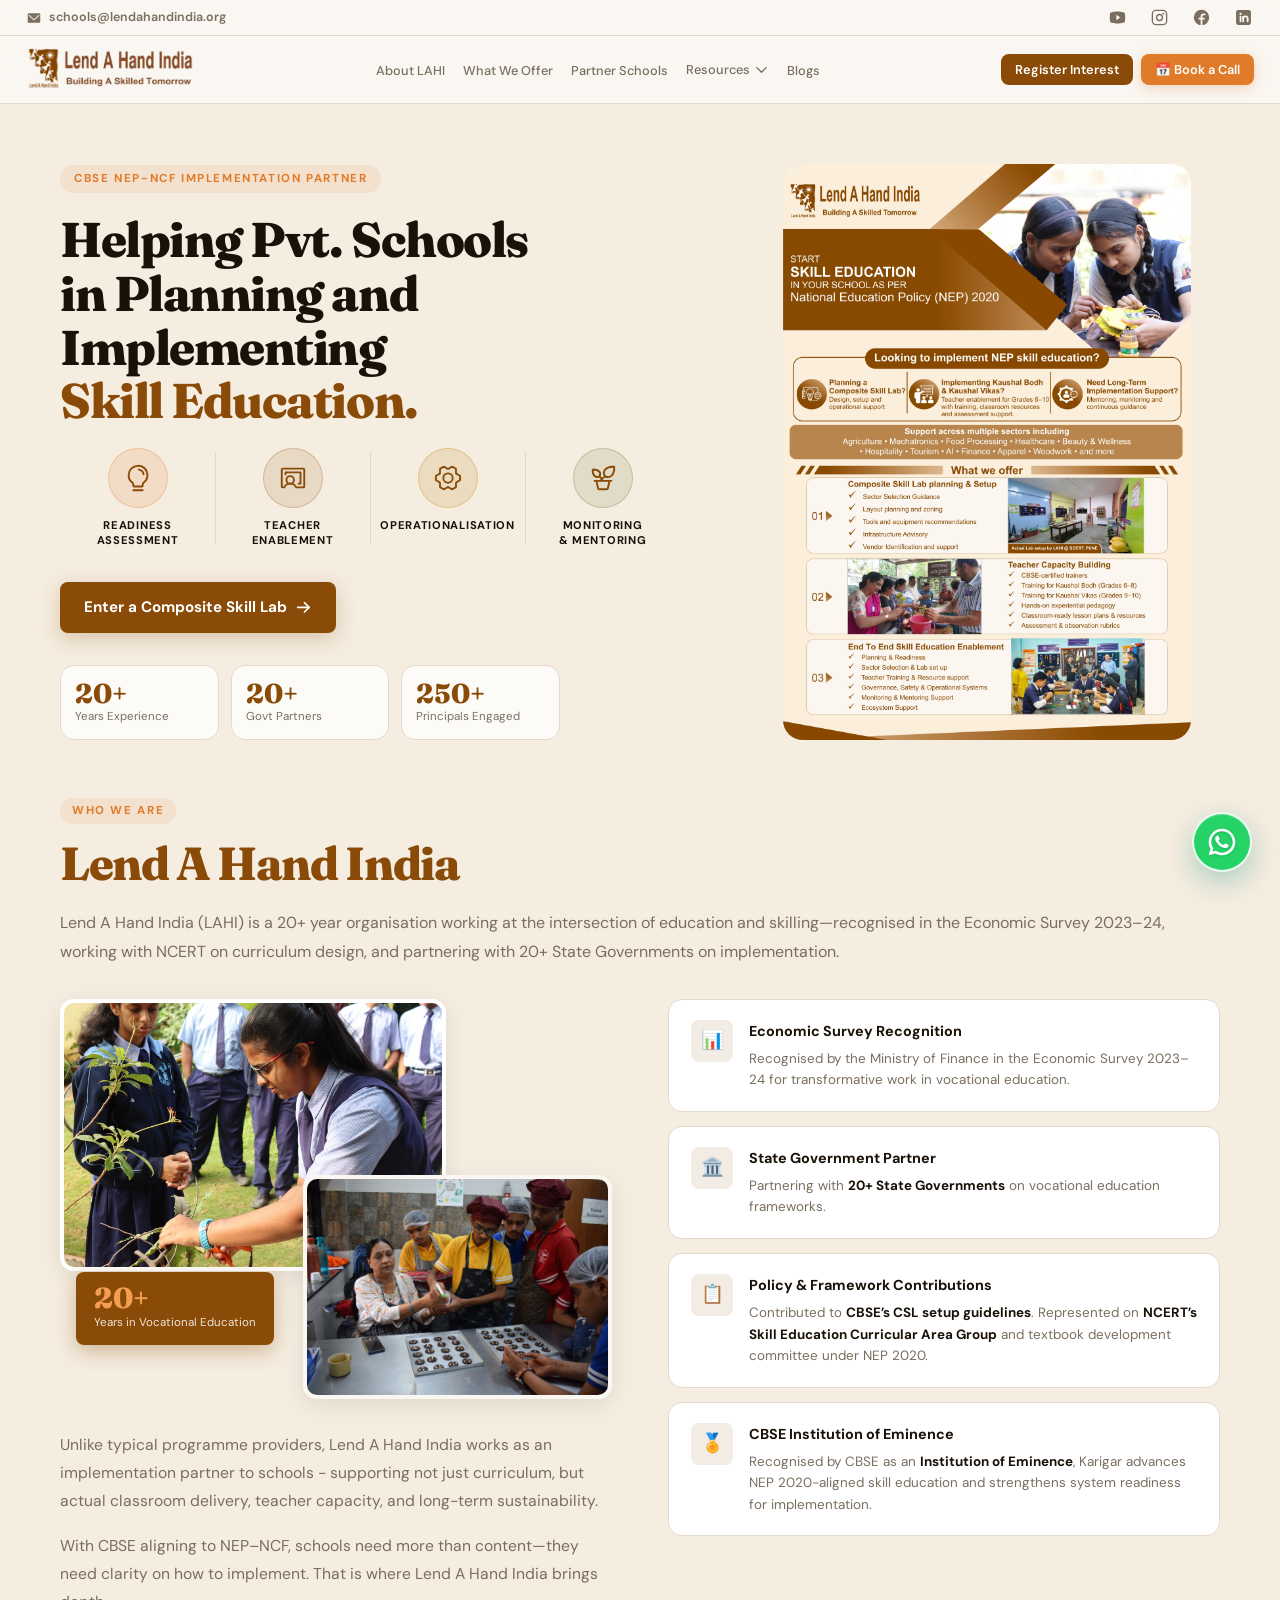
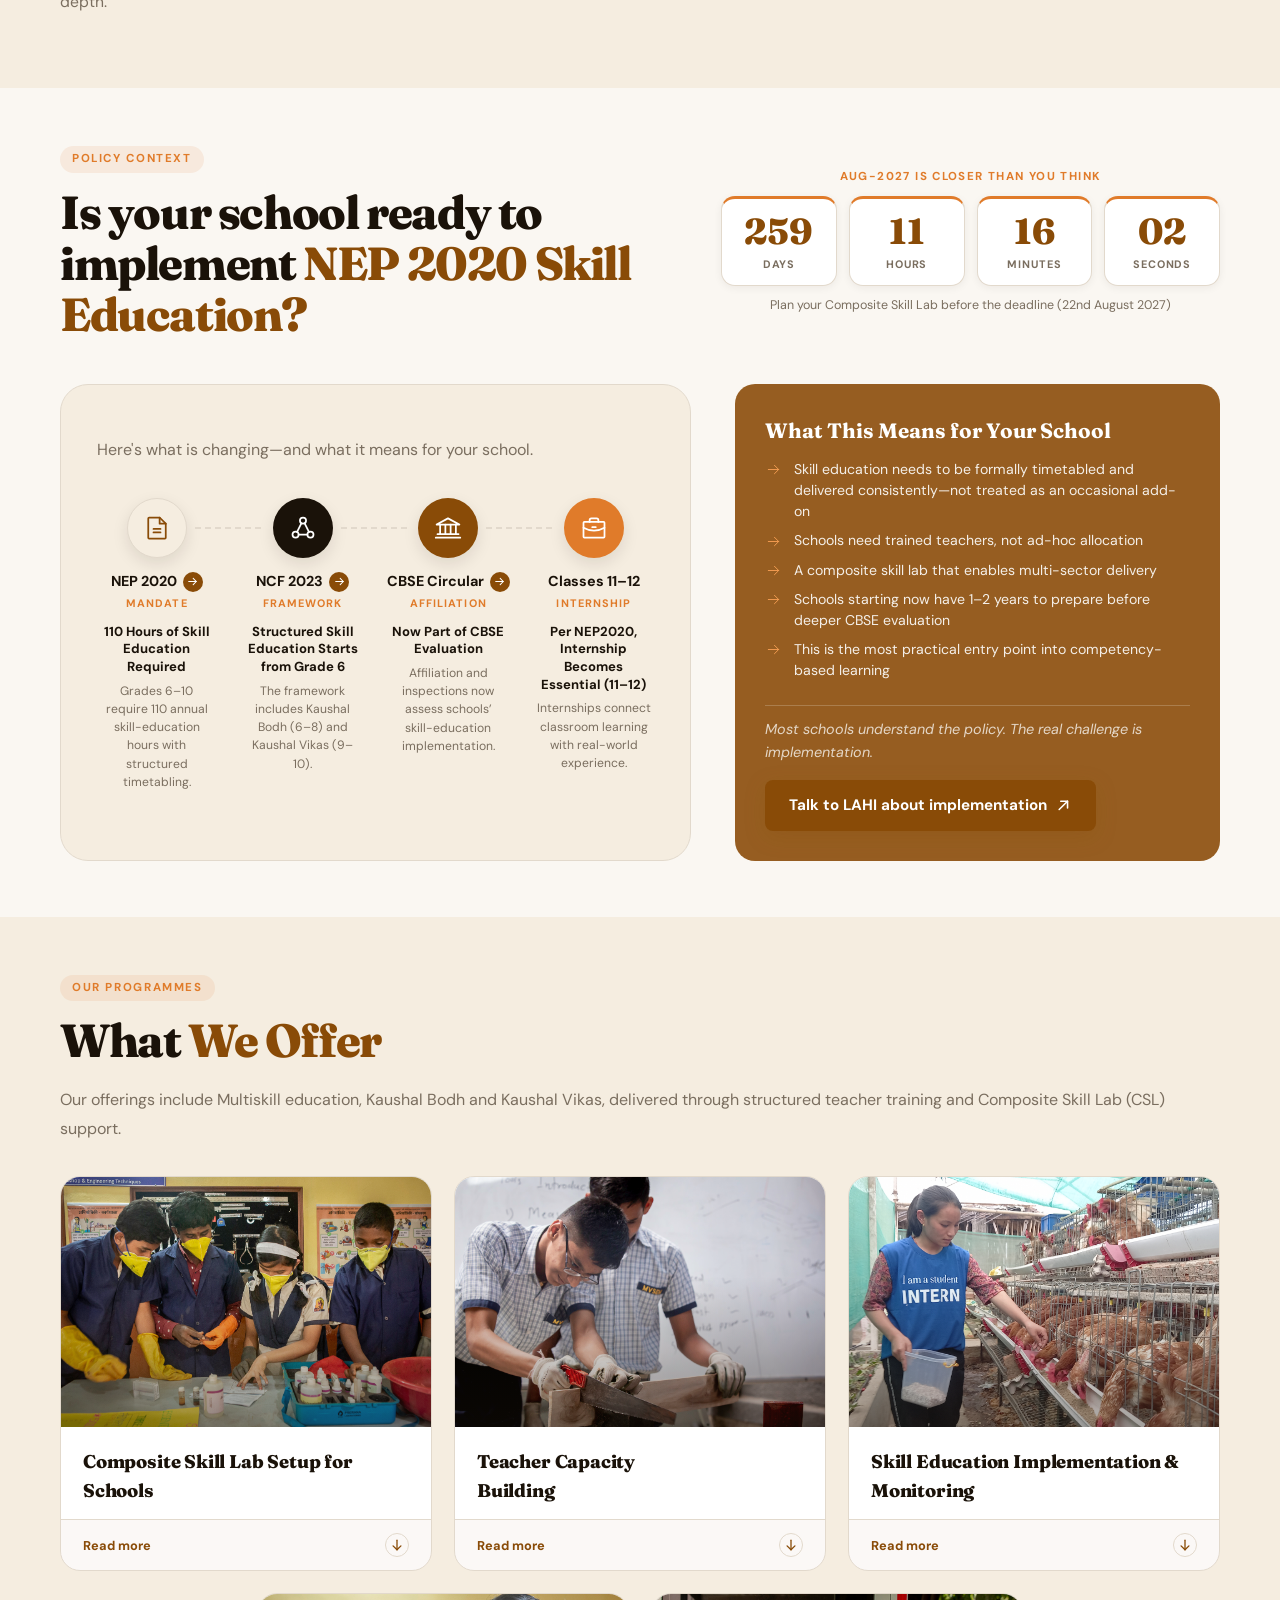
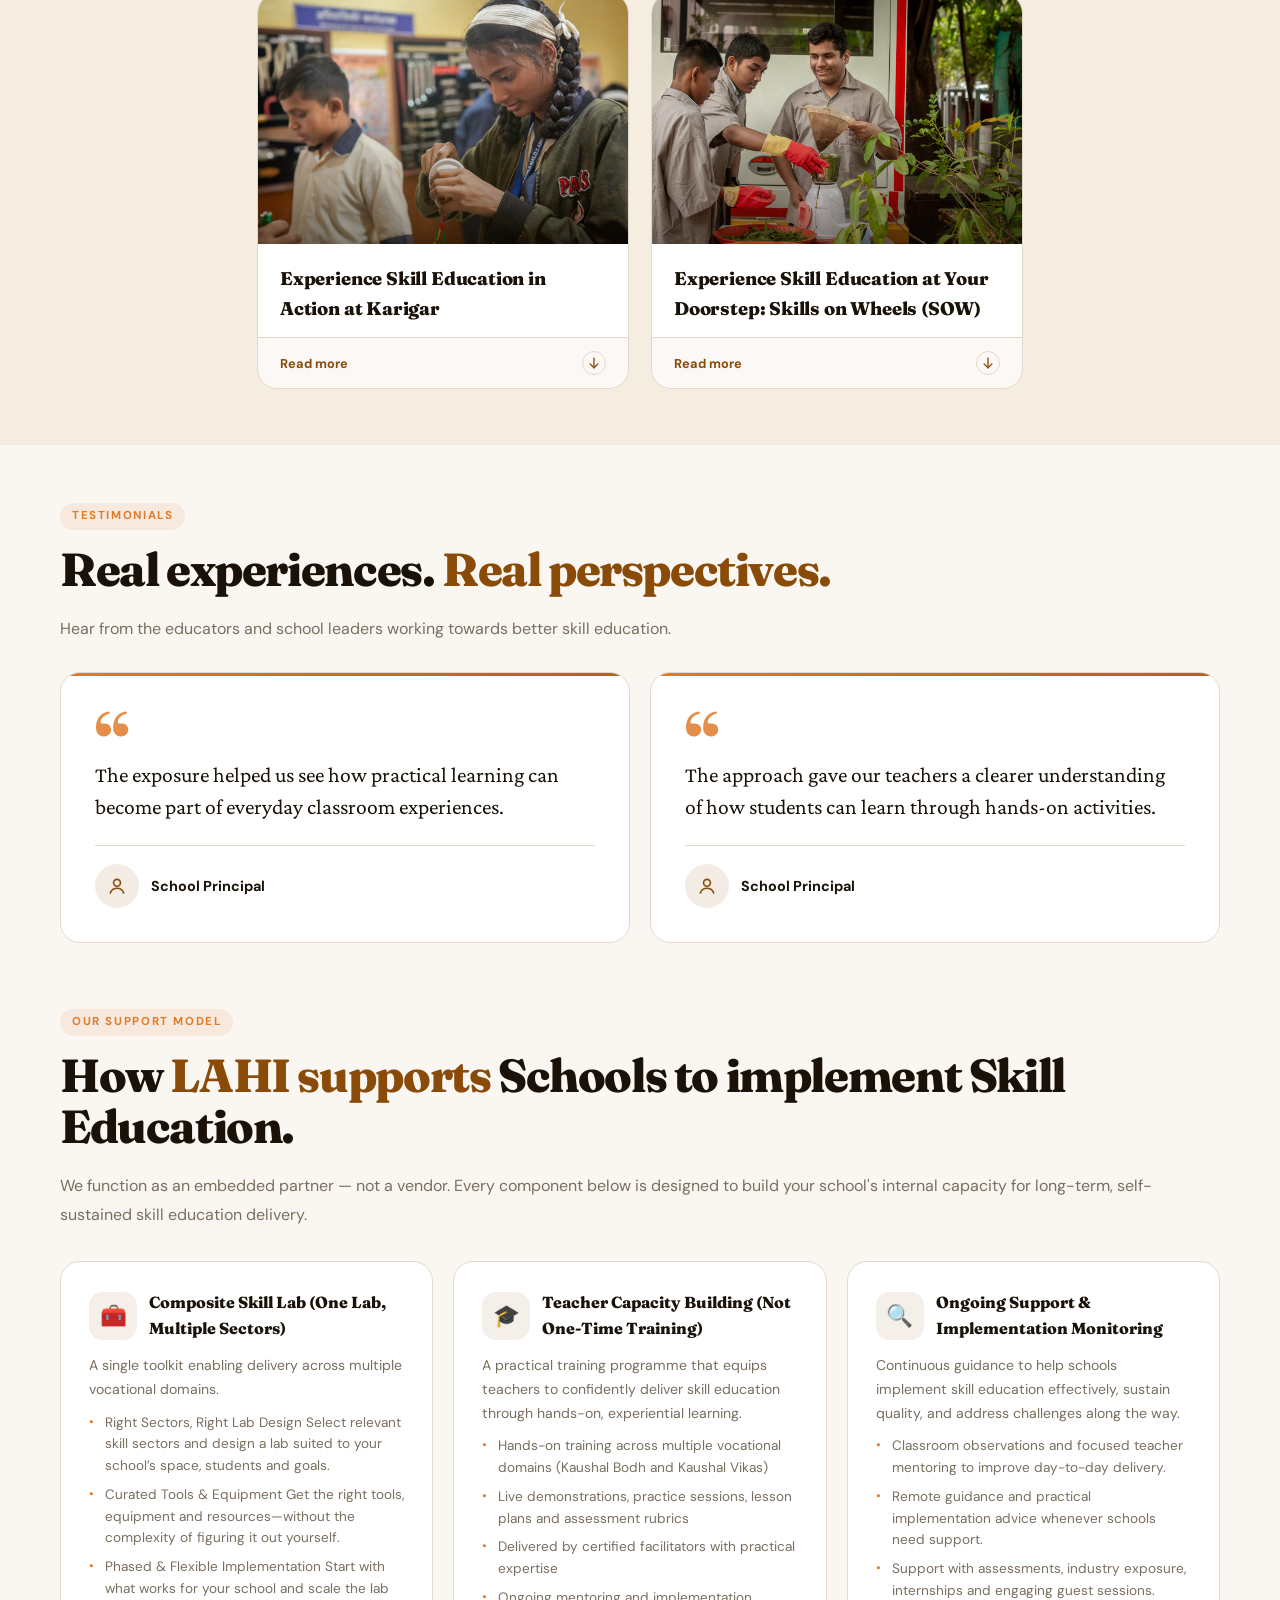
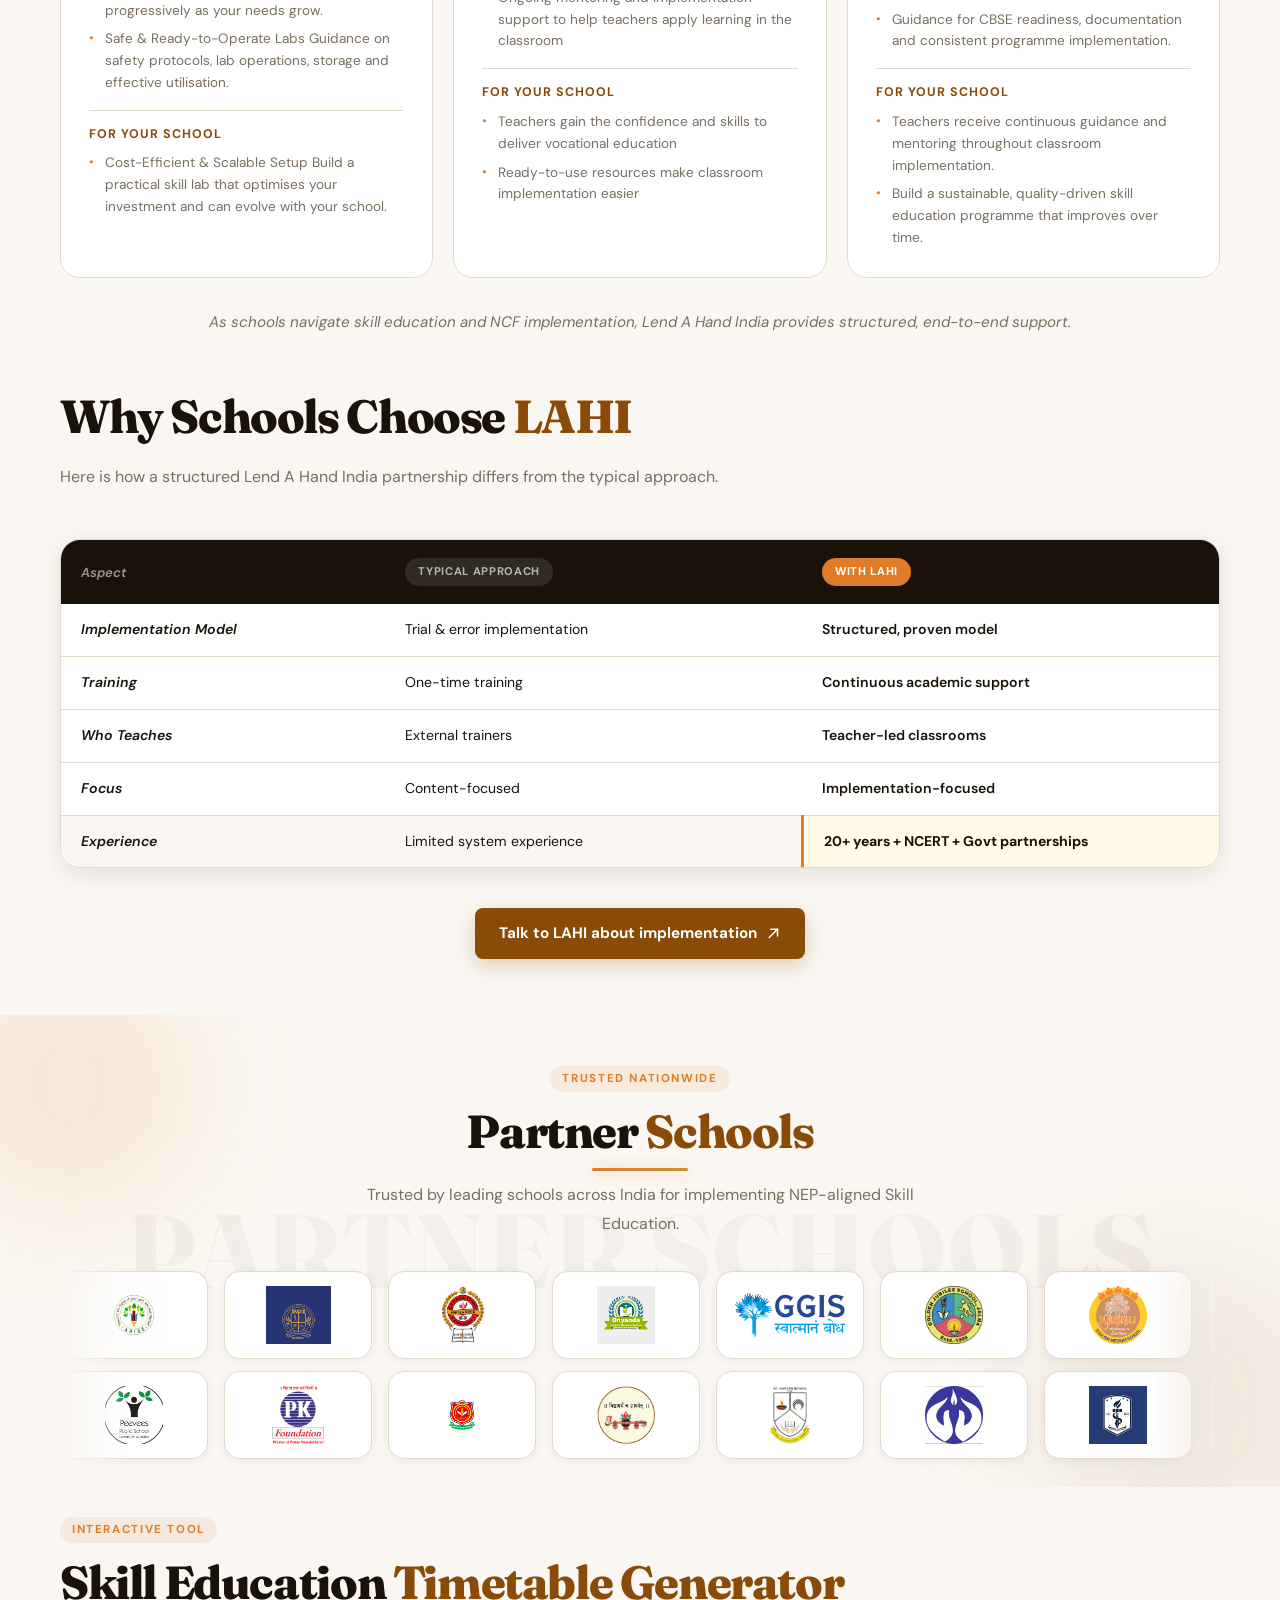
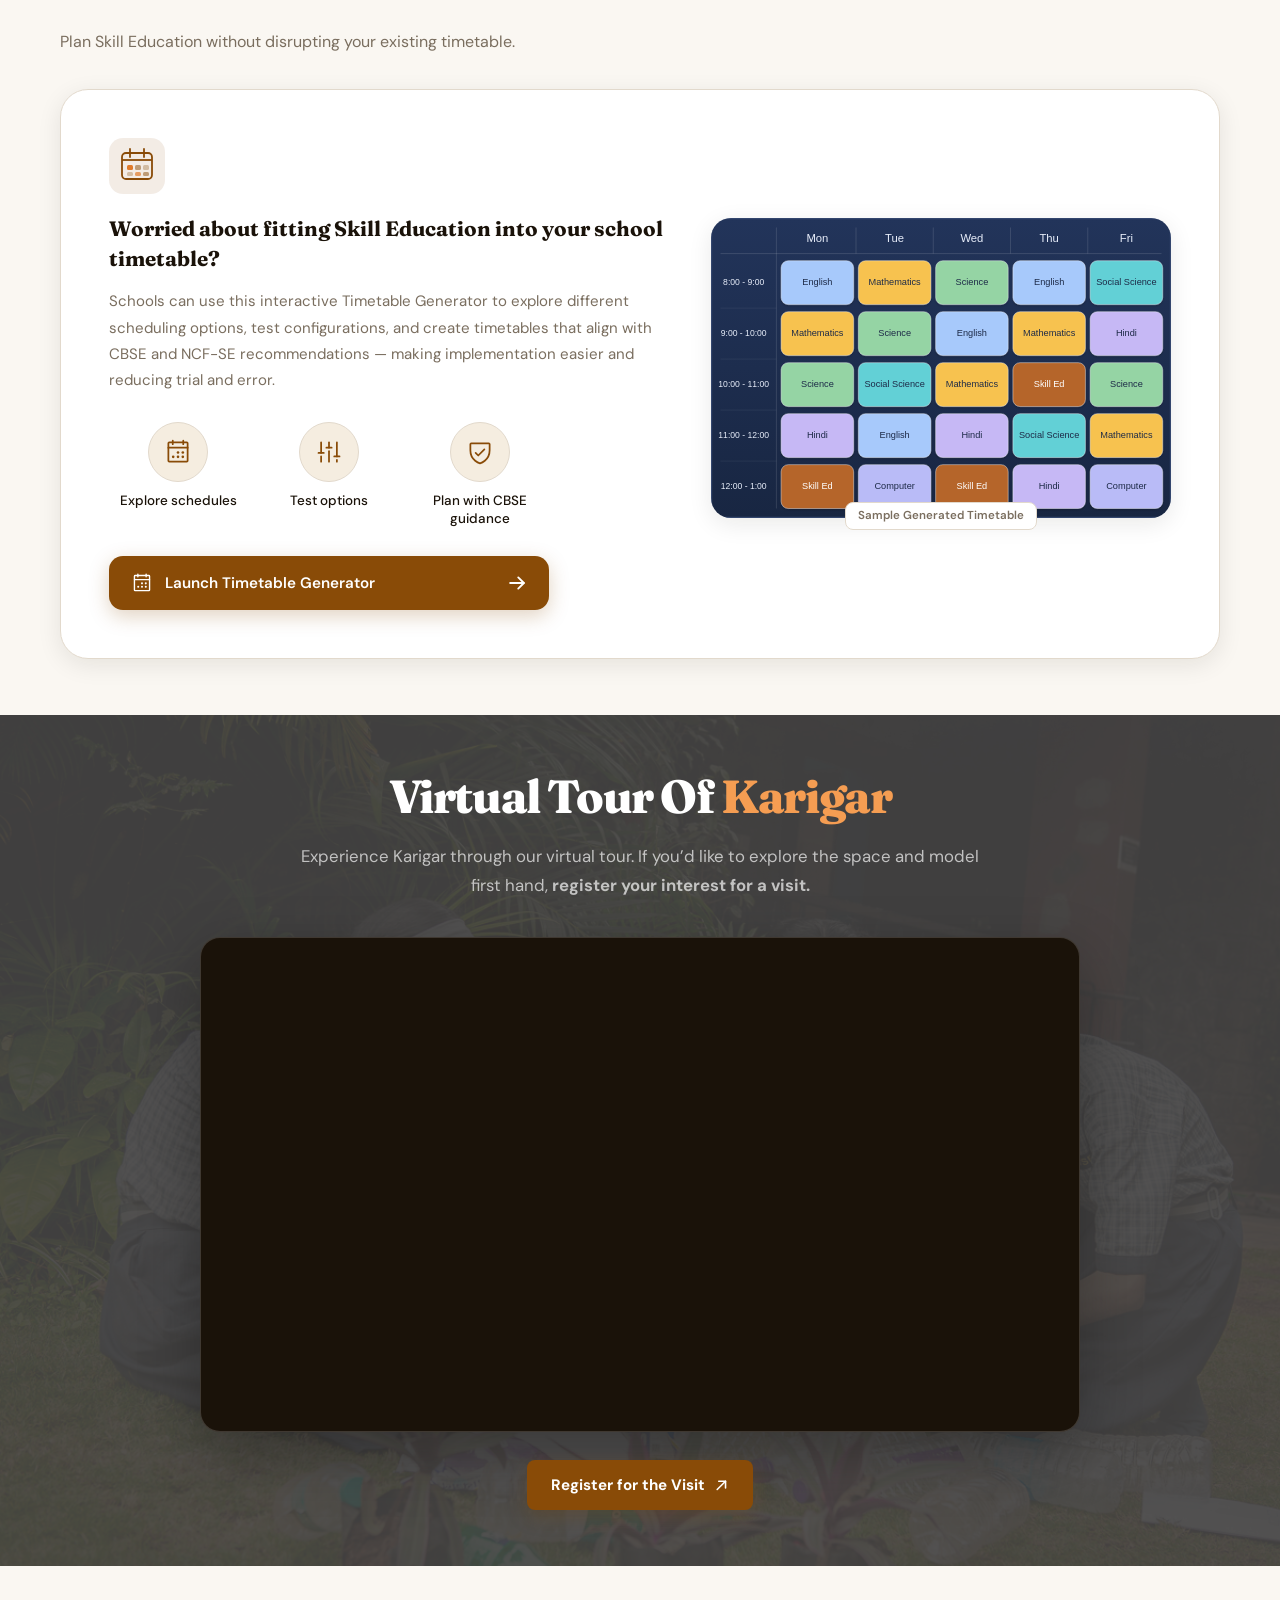
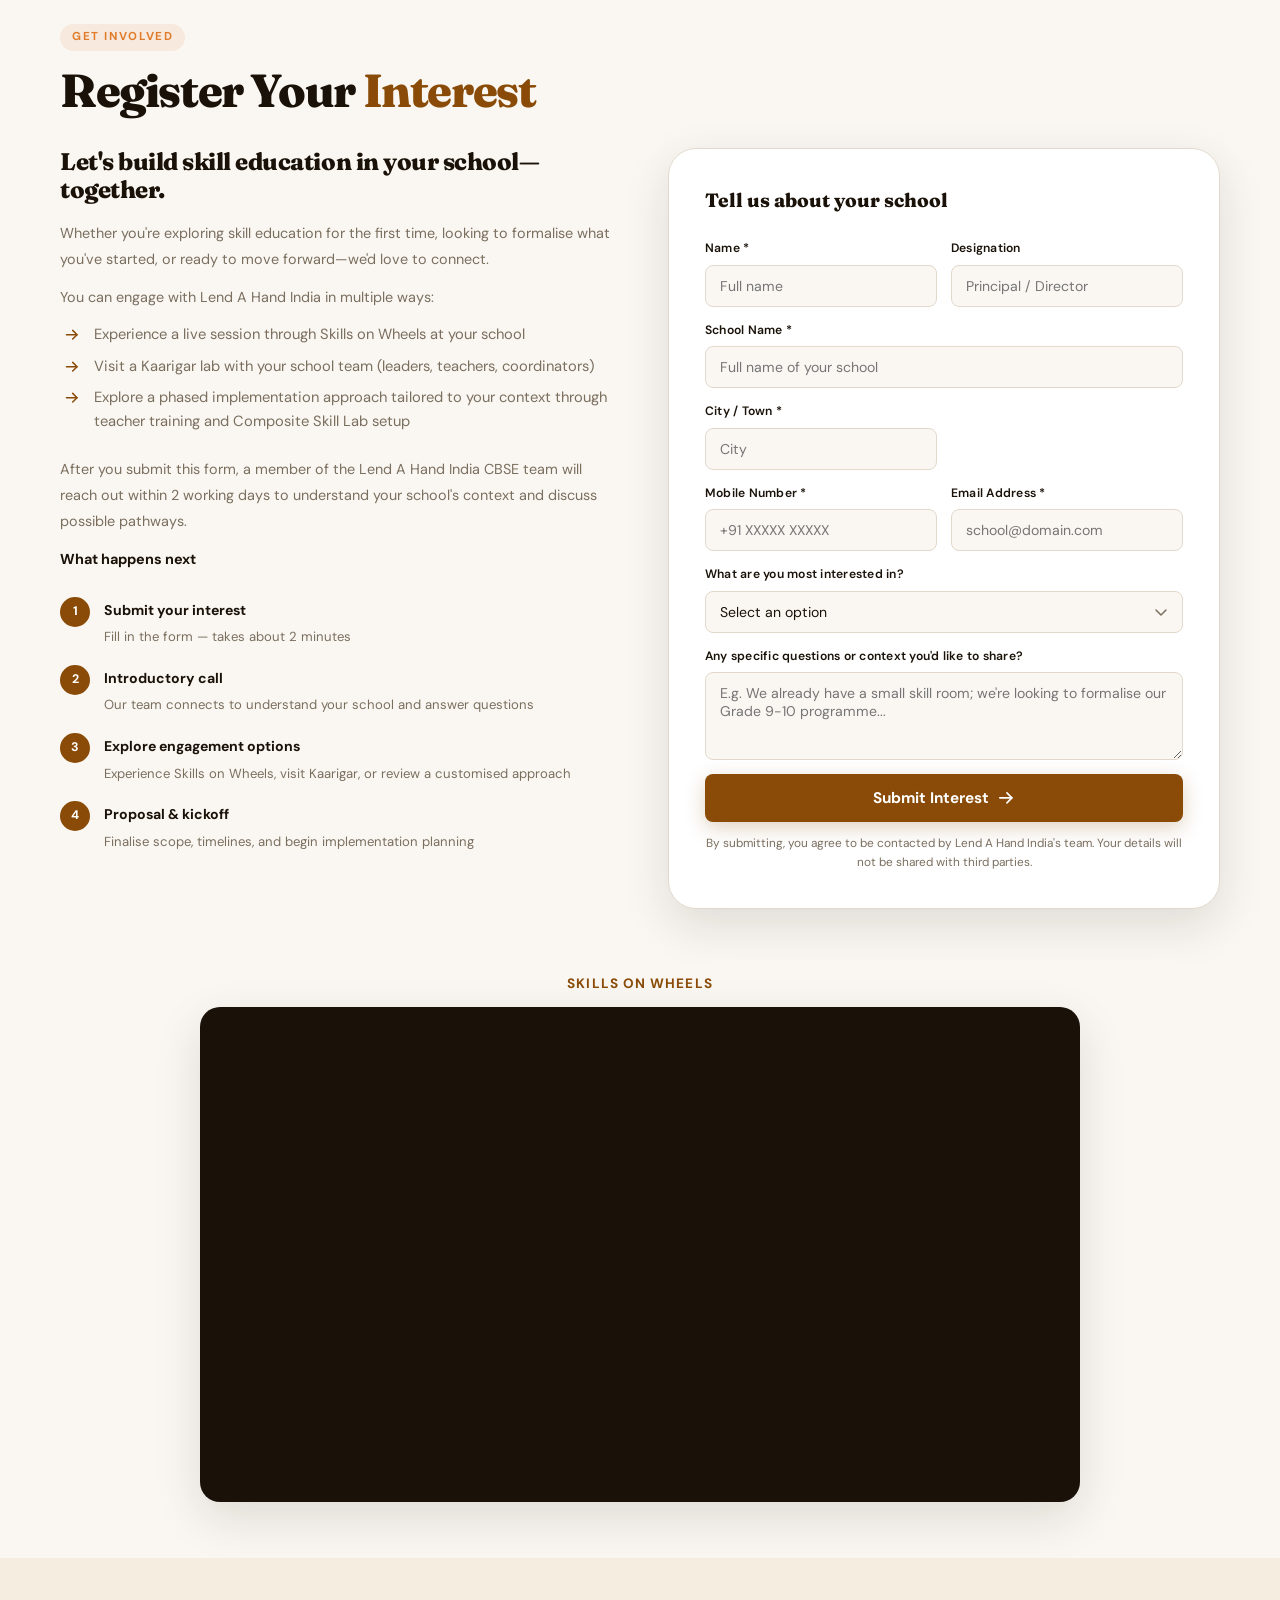
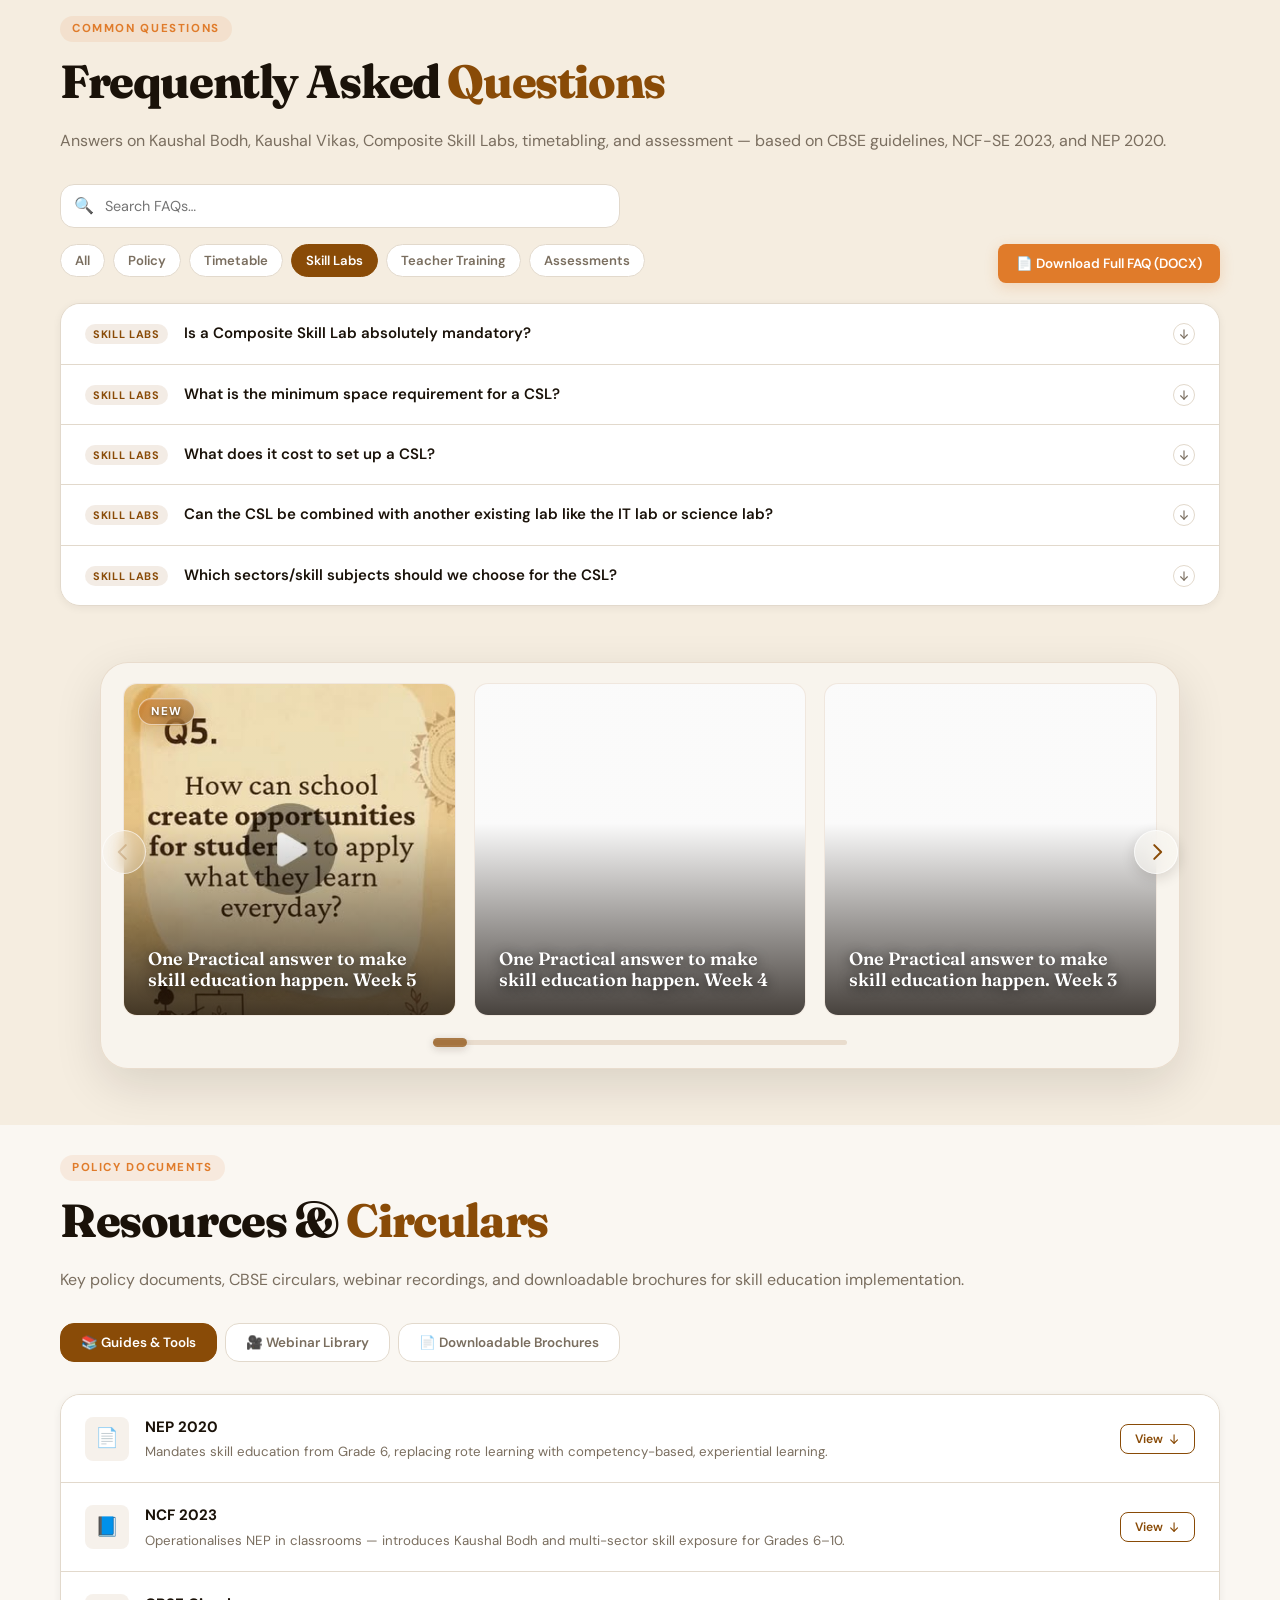
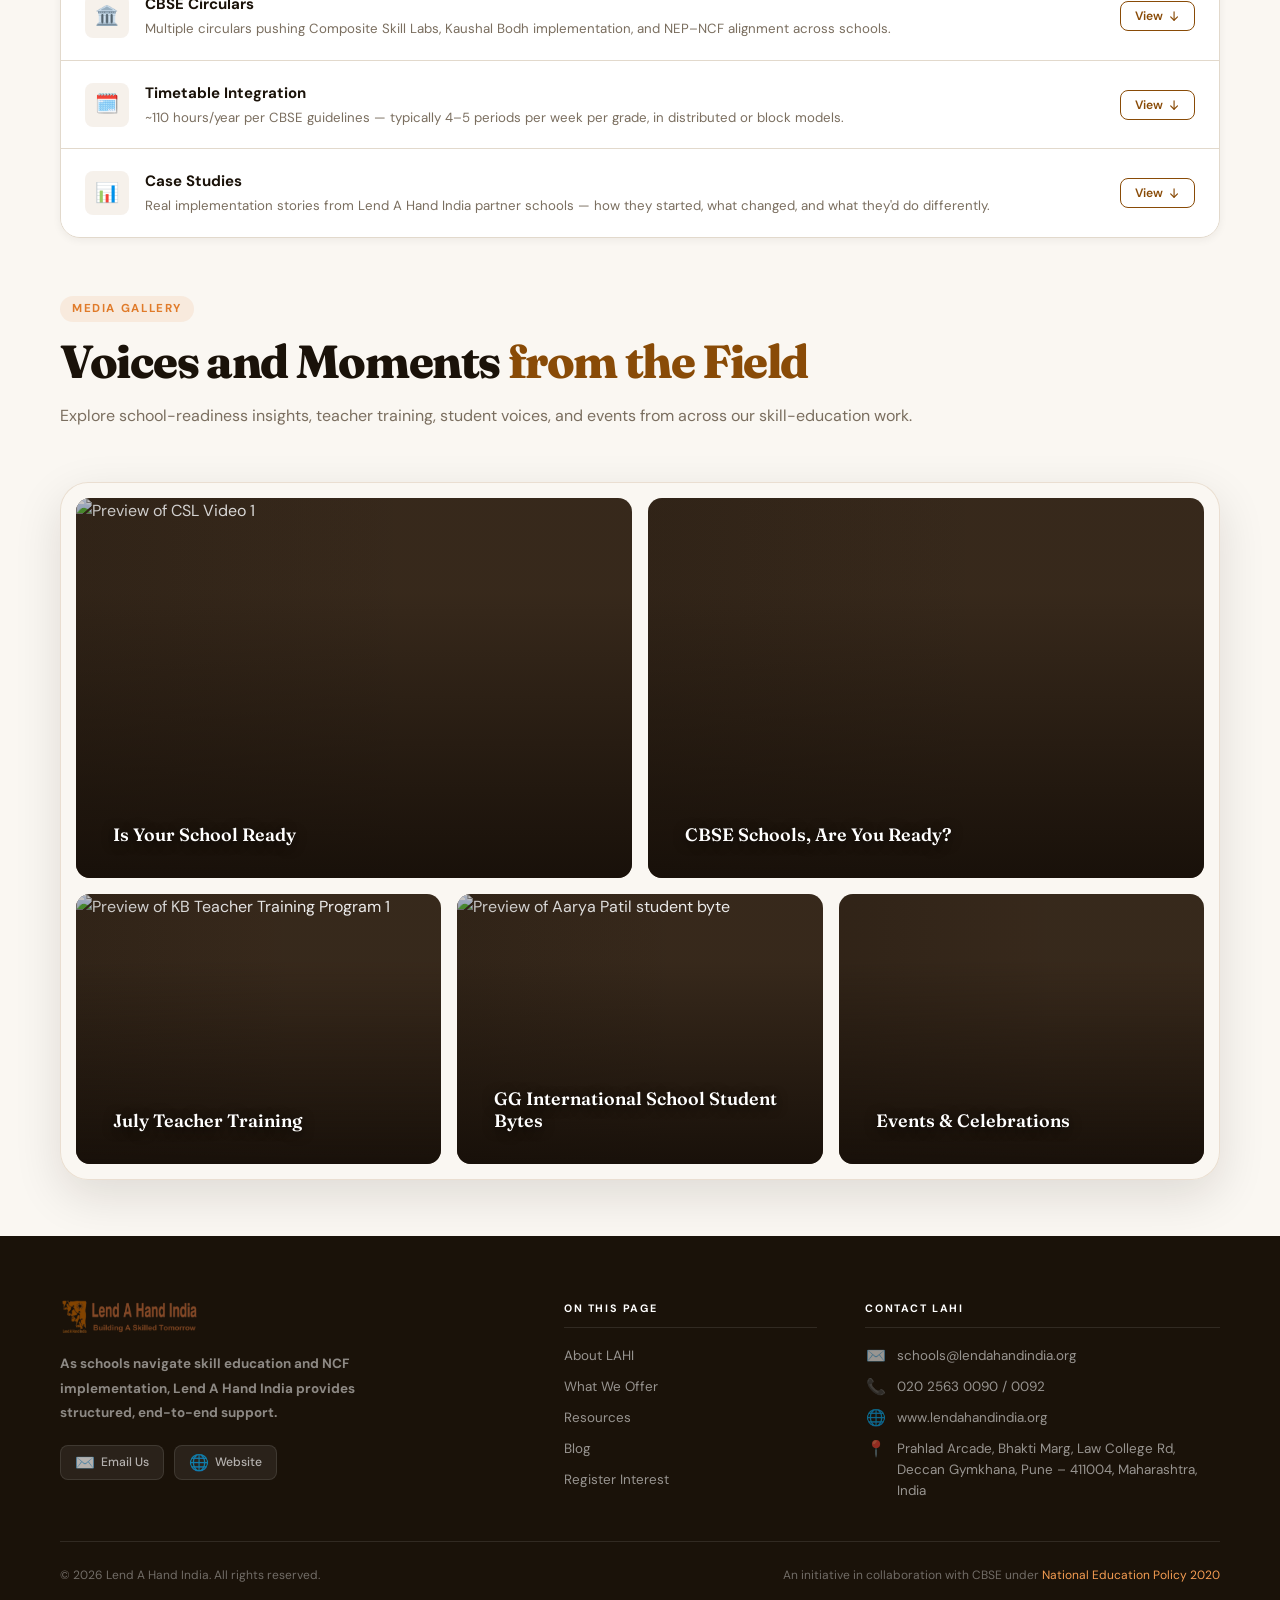
==== commit 563632fb: "fix: mobile menu, timetable preview and social bar" ====
--- a/index.html
+++ b/index.html
@@ -156,12 +156,12 @@
           </li>
           <li>
             <a class="topbar-link topbar-link--icon topbar-link--fb" href="https://www.facebook.com/lendahandindia/" target="_blank" rel="noopener" aria-label="Lend A Hand India on Facebook (opens in a new tab)" title="Facebook">
-              <svg viewBox="0 0 256 256" aria-hidden="true" focusable="false"><rect width="256" height="256" fill="none"/><circle cx="128" cy="128" r="96" fill="none" stroke="currentColor" stroke-linecap="round" stroke-linejoin="round" stroke-width="18"/><path d="M168,88H152a24,24,0,0,0-24,24V224" fill="none" stroke="currentColor" stroke-linecap="round" stroke-linejoin="round" stroke-width="18"/><line x1="96" y1="144" x2="160" y2="144" fill="none" stroke="currentColor" stroke-linecap="round" stroke-linejoin="round" stroke-width="18"/></svg>
+              <svg viewBox="0 0 256 256" aria-hidden="true" focusable="false"><defs><mask id="topbar-fb-mask"><rect width="256" height="256" fill="#fff"/><path d="M170,86H153a25,25,0,0,0-25,25V240" fill="none" stroke="#000" stroke-width="24" stroke-linecap="round" stroke-linejoin="round"/><line x1="98" y1="144" x2="160" y2="144" stroke="#000" stroke-width="24" stroke-linecap="round"/></mask></defs><circle cx="128" cy="128" r="104" fill="currentColor" mask="url(#topbar-fb-mask)"/></svg>
             </a>
           </li>
           <li>
             <a class="topbar-link topbar-link--icon topbar-link--li" href="https://in.linkedin.com/company/lendahandindia" target="_blank" rel="noopener" aria-label="Lend A Hand India on LinkedIn (opens in a new tab)" title="LinkedIn">
-              <svg viewBox="0 0 256 256" aria-hidden="true" focusable="false"><rect width="256" height="256" fill="none"/><rect x="32" y="32" width="192" height="192" rx="8" fill="none" stroke="currentColor" stroke-linecap="round" stroke-linejoin="round" stroke-width="18"/><line x1="120" y1="112" x2="120" y2="176" fill="none" stroke="currentColor" stroke-linecap="round" stroke-linejoin="round" stroke-width="18"/><line x1="88" y1="112" x2="88" y2="176" fill="none" stroke="currentColor" stroke-linecap="round" stroke-linejoin="round" stroke-width="18"/><path d="M120,140a28,28,0,0,1,56,0v36" fill="none" stroke="currentColor" stroke-linecap="round" stroke-linejoin="round" stroke-width="18"/><circle cx="88" cy="84" r="12" fill="currentColor"/></svg>
+              <svg viewBox="0 0 256 256" aria-hidden="true" focusable="false"><defs><mask id="topbar-li-mask"><rect width="256" height="256" fill="#fff"/><line x1="88" y1="116" x2="88" y2="180" stroke="#000" stroke-width="24" stroke-linecap="round"/><line x1="124" y1="116" x2="124" y2="180" stroke="#000" stroke-width="24" stroke-linecap="round"/><path d="M124,144a30,30,0,0,1,60,0v36" fill="none" stroke="#000" stroke-width="24" stroke-linecap="round" stroke-linejoin="round"/><circle cx="88" cy="80" r="15" fill="#000"/></mask></defs><rect x="28" y="28" width="200" height="200" rx="28" fill="currentColor" mask="url(#topbar-li-mask)"/></svg>
             </a>
           </li>
         </ul>
@@ -613,7 +613,7 @@
               />
             </div>
             <div class="programme-header">
-              <h3>Teacher Capacity Building</h3>
+              <h3>Teacher Capacity<br />Building</h3>
             </div>
             <button class="programme-toggle" id="programme-toggle-teachers" type="button" aria-expanded="false" aria-controls="programme-details-teachers">
               <span>Read more</span><span class="programme-toggle-icon" aria-hidden="true"><svg class="direction-icon toggle-arrow-icon" viewBox="0 0 256 256" focusable="false"><use href="#direction-arrow-down"></use></svg></span>
@@ -1295,15 +1295,10 @@
 
           <!-- Right: preview graphic -->
           <div class="tg-card-right" aria-hidden="true">
-            <div class="tg-preview-wrap">
-              <div class="tg-preview-bar tg-bar-skill">Skill Education</div>
-              <div class="tg-preview-bar tg-bar-math">Mathematics</div>
-              <div class="tg-preview-bar tg-bar-sci">Science</div>
-              <div class="tg-preview-bar tg-bar-skill tg-bar-sm">Skill Ed</div>
-              <div class="tg-preview-bar tg-bar-lang">Language R1</div>
-              <div class="tg-preview-bar tg-bar-sst">Social Science</div>
-              <div class="tg-preview-label">Sample Generated Timetable</div>
-            </div>
+            <figure class="tg-preview">
+              <img src="./assets/timetable-sample.svg" alt="" width="774" height="506" loading="lazy" decoding="async" />
+              <figcaption class="tg-preview-label">Sample Generated Timetable</figcaption>
+            </figure>
           </div>
         </div>
       </div>
--- a/styles.css
+++ b/styles.css
@@ -259,7 +259,8 @@
 }
 
 .mobile-nav-dropdown.is-open .mobile-dropdown-menu {
-  max-height: 150px;
+  /* room for all 7 resource links; the overlay itself scrolls if the screen is short */
+  max-height: 480px;
   opacity: 1;
 }
 
@@ -6615,14 +6616,17 @@
   right: 0;
   z-index: 210;
   height: 36px;
-  background: var(--ink);
-  color: rgba(250, 247, 242, 0.82);
+  /* same surface as the nav below */
+  background: rgba(250, 247, 242, 0.94);
+  backdrop-filter: blur(16px);
+  border-bottom: 1px solid var(--border);
+  color: var(--muted);
   font-size: 0.78rem;
 }
 .topbar-inner {
-  max-width: 1160px;
+  /* same width and side padding as the nav, so the mail lines up with the logo
+     and the social icons line up with the CTA buttons */
   height: 100%;
-  margin: 0 auto;
   padding: 0 clamp(12px, 2vw, 32px);
   display: flex;
   align-items: center;
@@ -6651,6 +6655,8 @@
 }
 .topbar-links li {
   height: 100%;
+  display: flex;
+  align-items: center;
 }
 .topbar-link {
   display: inline-flex;
@@ -6670,8 +6676,7 @@
   flex-shrink: 0;
 }
 .topbar-link:hover {
-  color: #fff;
-  background: rgba(255, 255, 255, 0.08);
+  color: var(--ink);
 }
 /* Brand colours on hover/focus: YouTube red with white play, Instagram gradient */
 .topbar-link--yt:hover svg,
@@ -6706,7 +6711,7 @@
 }
 .topbar-link:focus-visible,
 .skip-link:focus-visible {
-  outline: 2px solid var(--saffron-light);
+  outline: 2px solid var(--saffron);
   outline-offset: -2px;
 }
 .topbar-link--mail {
@@ -7370,3 +7375,49 @@
   width: 19px;
   height: 19px;
 }
+
+/* Timetable preview image (assets/timetable-sample.svg) */
+.tg-card {
+  grid-template-columns: minmax(0, 1fr) minmax(0, 460px);
+}
+.tg-preview {
+  position: relative;
+  width: 100%;
+  margin: 0 0 12px;
+}
+.tg-preview img {
+  display: block;
+  width: 100%;
+  height: auto;
+  border-radius: var(--radius-lg);
+  box-shadow: var(--shadow-md);
+}
+@media (max-width: 860px) {
+  .tg-card {
+    grid-template-columns: minmax(0, 1fr);
+  }
+}
+
+/* Light pill behind icons on hover so brand colours stay legible on the brown bar */
+.topbar-link--icon {
+  height: 28px;
+  align-self: center;
+  border-radius: 8px;
+}
+.topbar-link--icon:hover,
+.topbar-link--icon:focus-visible {
+  background: var(--surface);
+  box-shadow: var(--shadow-sm);
+}
+.topbar-link--mail:hover {
+  color: var(--teal);
+  background: rgba(137, 75, 7, 0.07);
+}
+.topbar-link--mail:hover svg {
+  color: var(--teal);
+}
+
+/* cancel the links' own inner padding at the outer edges */
+.topbar-links {
+  margin-right: -8px;
+}
